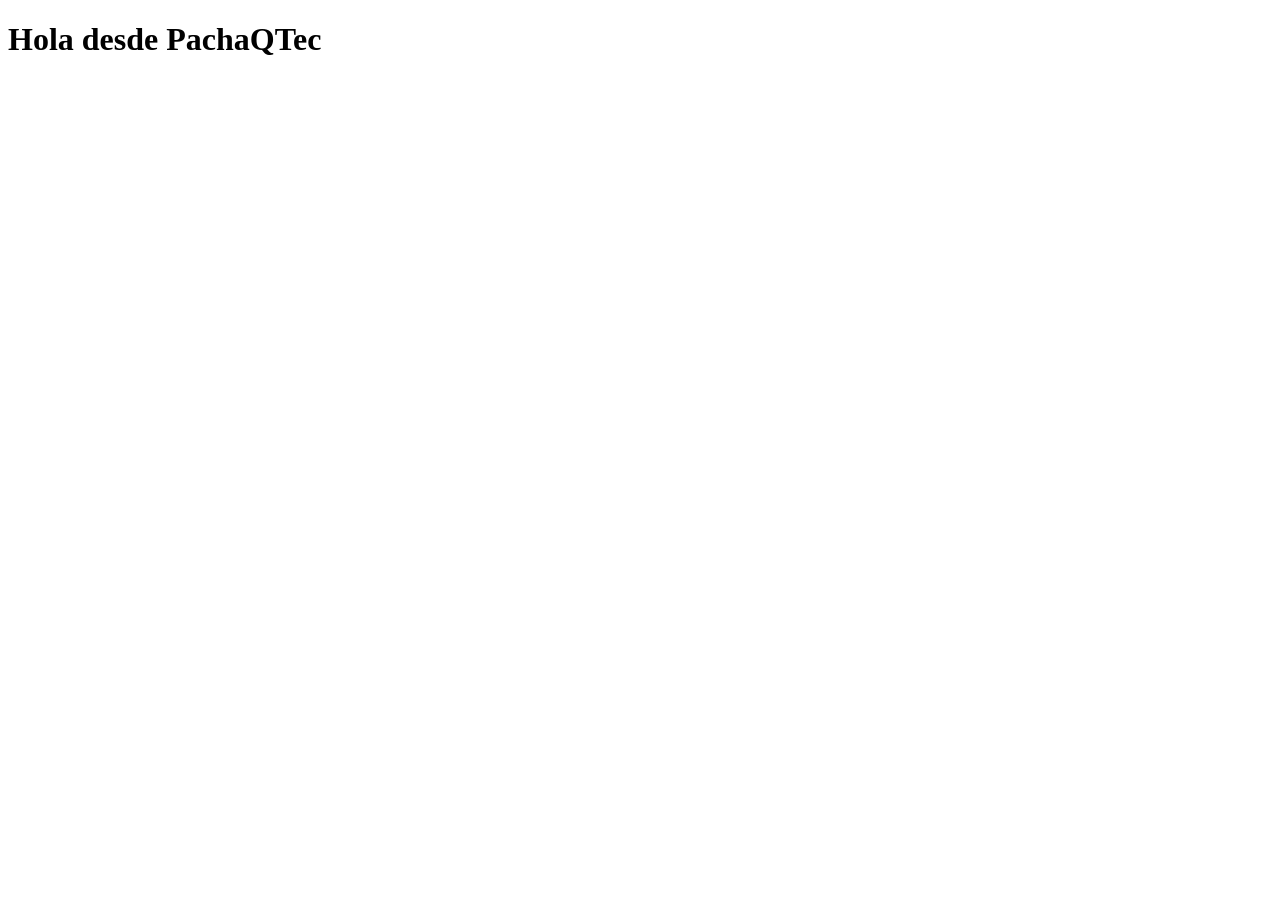
==== index.html @ 9135c5d6 "First commit" ====
<!DOCTYPE html>
<html lang="en">
<head>
    <meta charset="UTF-8">
    <meta http-equiv="X-UA-Compatible" content="IE=edge">
    <meta name="viewport" content="width=device-width, initial-scale=1.0">
    <title>Mi Primera Pagina</title>
</head>
<body>
    <h1>Hola desde PachaQTec</h1>
</body>
</html>
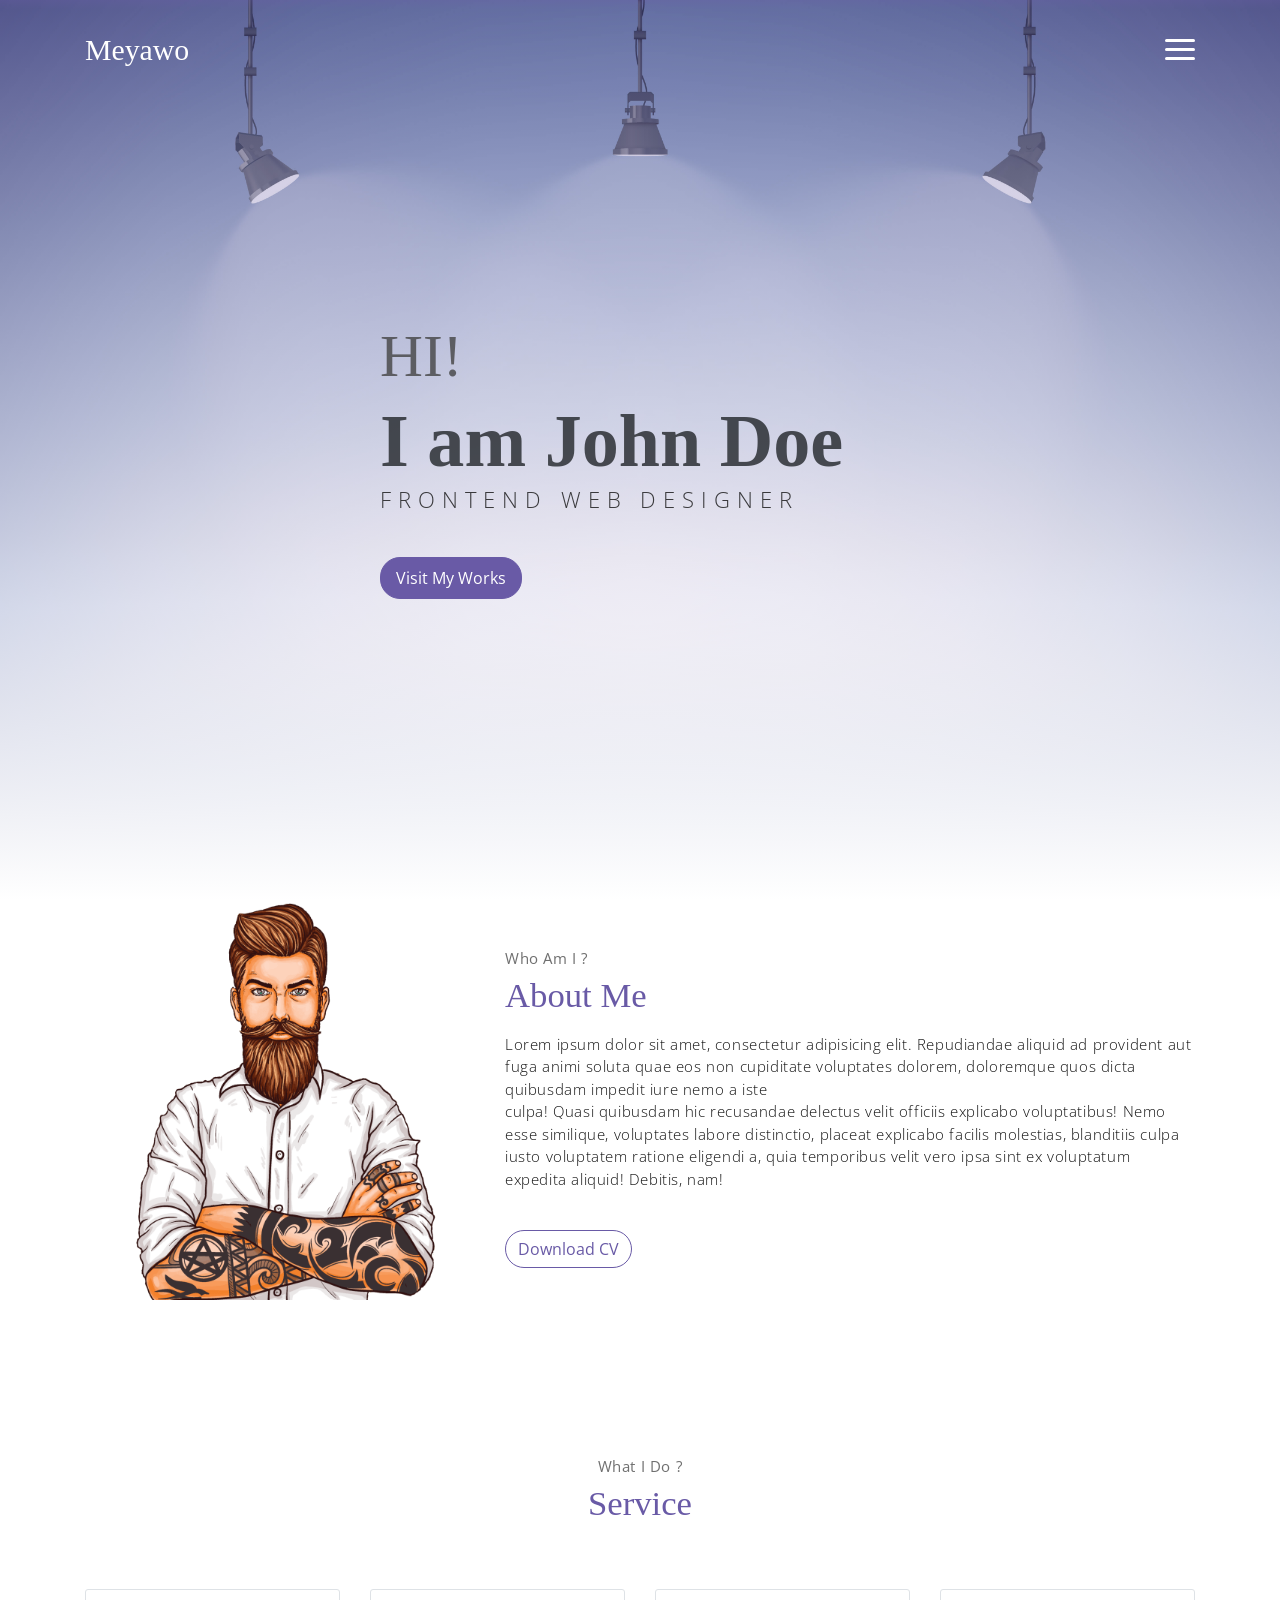
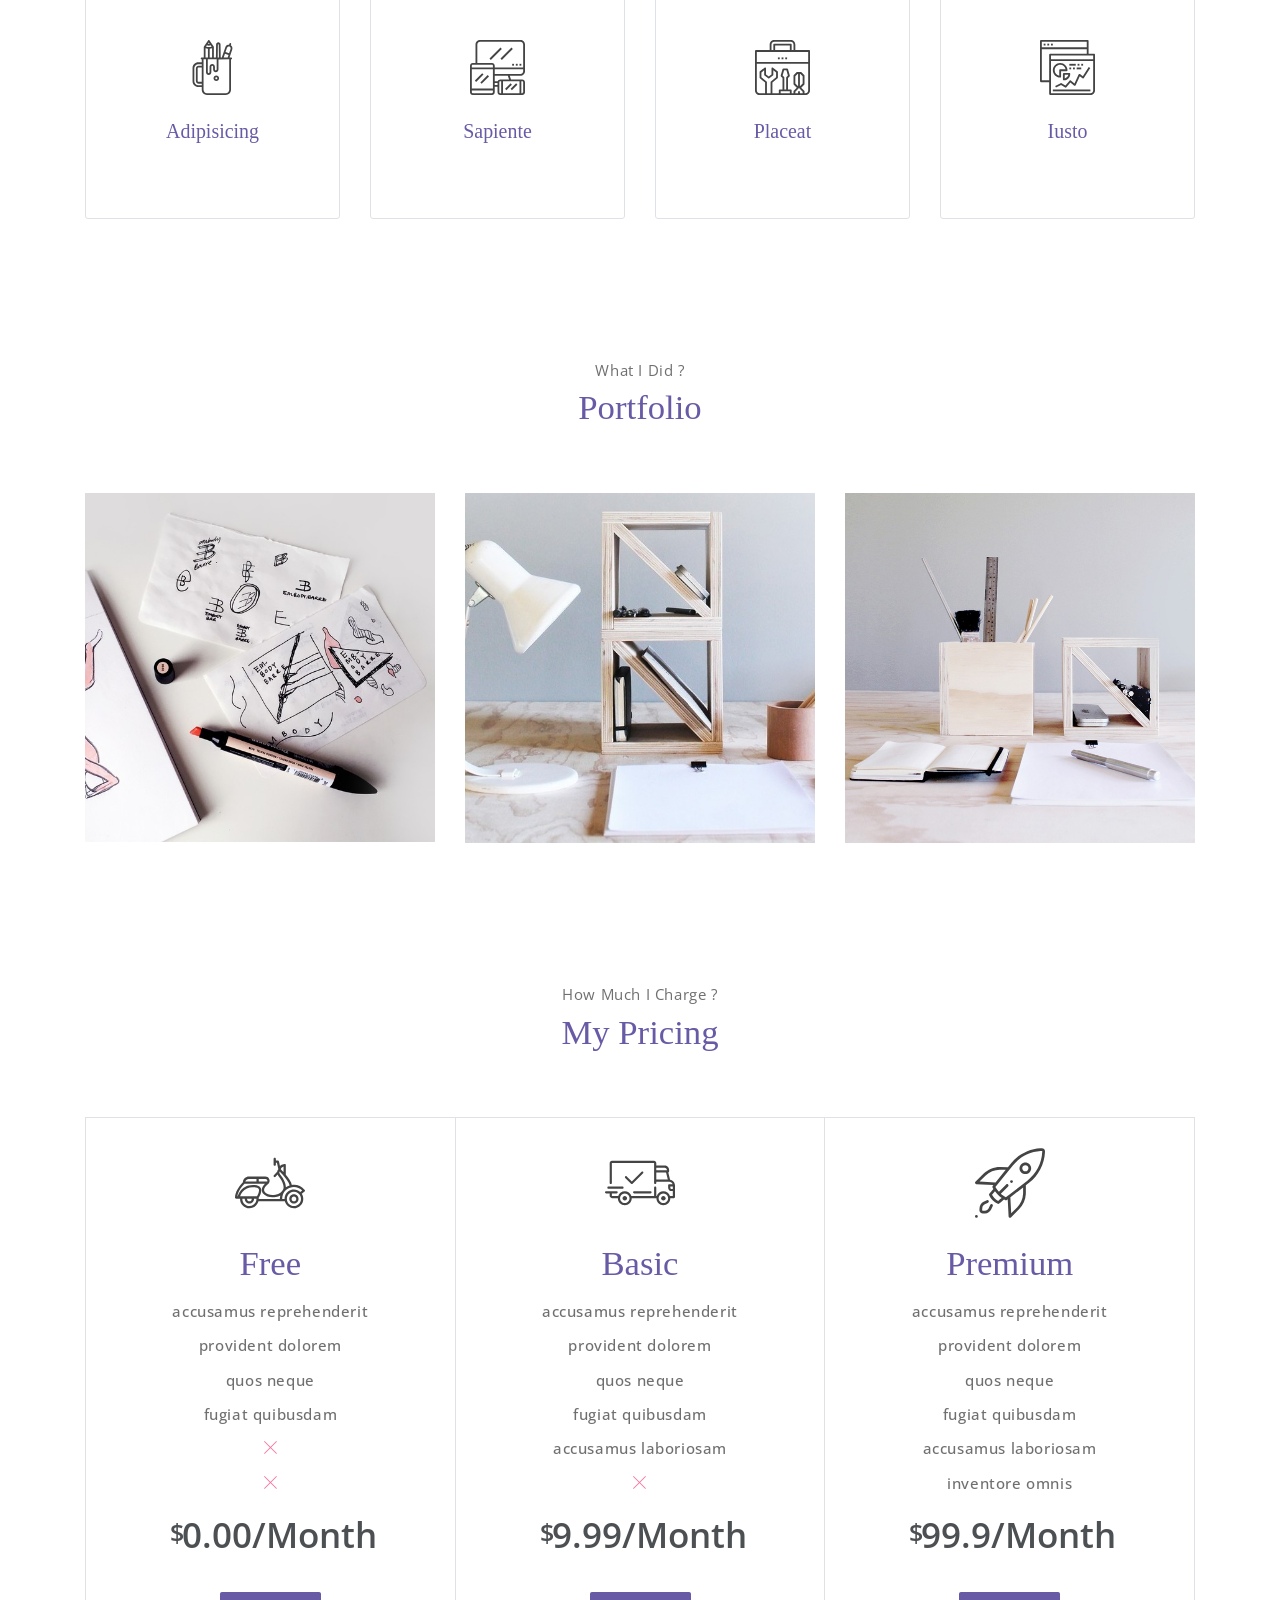
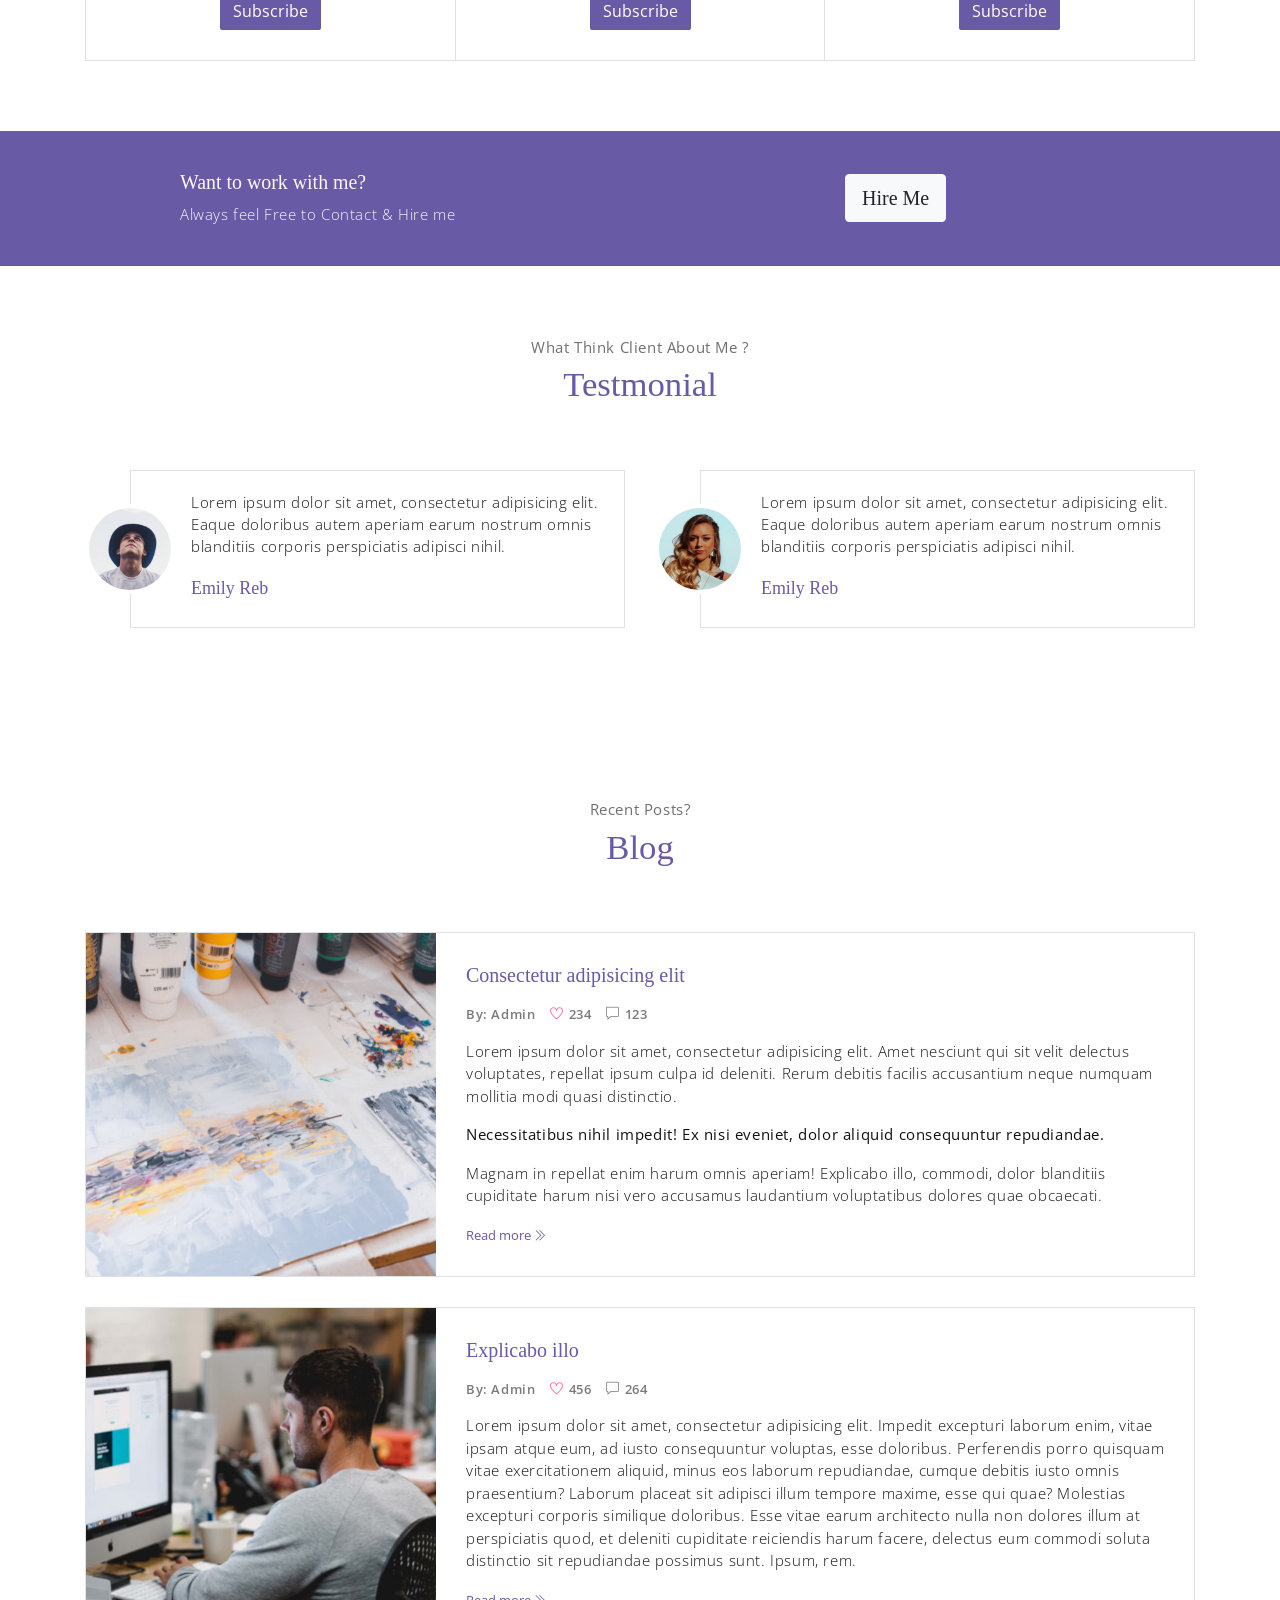
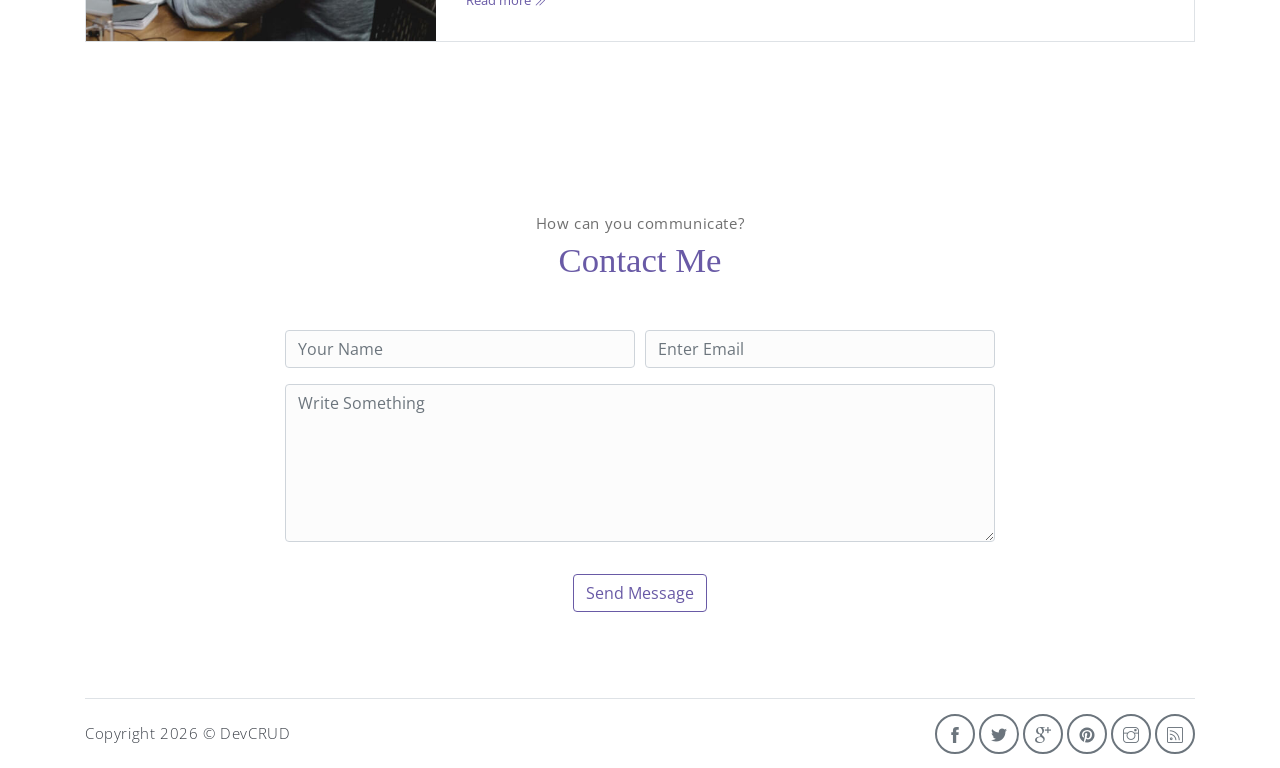
==== commit f02b9e07: "Adding Template" ====
--- a/index.html
+++ b/index.html
@@ -1,12 +1,406 @@
 <!DOCTYPE html>
 <html lang="en">
 <head>
-    <meta charset="UTF-8">
-    <meta http-equiv="X-UA-Compatible" content="IE=edge">
-    <meta name="viewport" content="width=device-width, initial-scale=1.0">
-    <title>Mi Primera Pagina</title>
+	<meta charset="utf-8">
+    <meta name="viewport" content="width=device-width, initial-scale=1, shrink-to-fit=no">
+    <meta name="description" content="Start your development with Meyawo landing page.">
+    <meta name="author" content="Devcrud">
+    <title>Meyawo Landing page | Free Bootstrap 4.3.x landing page</title>
+    <!-- font icons -->
+    <link rel="stylesheet" href="assets/vendors/themify-icons/css/themify-icons.css">
+    <!-- Bootstrap + Meyawo main styles -->
+	<link rel="stylesheet" href="assets/css/meyawo.css">
 </head>
-<body>
-    <h1>Hola desde PachaQTec</h1>
+<body data-spy="scroll" data-target=".navbar" data-offset="40" id="home">
+
+    <!-- Page Navbar -->
+    <nav class="custom-navbar" data-spy="affix" data-offset-top="20">
+        <div class="container">
+            <a class="logo" href="#">Meyawo</a>         
+            <ul class="nav">
+                <li class="item">
+                    <a class="link" href="#home">Home</a>
+                </li>
+                <li class="item">
+                    <a class="link" href="#about">About</a>
+                </li>
+                <li class="item">
+                    <a class="link" href="#portfolio">Portfolio</a>
+                </li>
+                <li class="item">
+                    <a class="link" href="#testmonial">Testmonial</a>
+                </li>
+                <li class="item">
+                    <a class="link" href="#blog">Blog</a>
+                </li>
+                <li class="item">
+                    <a class="link" href="#contact">Contact</a>
+                </li>
+                <li class="item ml-md-3">
+                    <a href="components.html" class="btn btn-primary">Components</a>
+                </li>
+            </ul>
+            <a href="javascript:void(0)" id="nav-toggle" class="hamburger hamburger--elastic">
+                <div class="hamburger-box">
+                  <div class="hamburger-inner"></div>
+                </div>
+            </a>
+        </div>          
+    </nav><!-- End of Page Navbar -->
+
+    <!-- page header -->
+    <header id="home" class="header">
+        <div class="overlay"></div>
+        <div class="header-content container">
+            <h1 class="header-title">
+                <span class="up">HI!</span>
+                <span class="down">I am John Doe</span>
+            </h1>
+            <p class="header-subtitle">FRONTEND WEB DESIGNER</p>            
+
+            <button class="btn btn-primary">Visit My Works</button>
+        </div>              
+    </header><!-- end of page header -->
+
+    <!-- about section -->
+    <section class="section pt-0" id="about">
+        <!-- container -->
+        <div class="container text-center">
+            <!-- about wrapper -->
+            <div class="about">
+                <div class="about-img-holder">
+                    <img src="assets/imgs/man.png" class="about-img" alt="Download free bootstrap 4 landing page, free boootstrap 4 templates, Download free bootstrap 4.1 landing page, free boootstrap 4.1.1 templates, meyawo Landing page">
+                </div>
+                <div class="about-caption">
+                    <p class="section-subtitle">Who Am I ?</p>
+                    <h2 class="section-title mb-3">About Me</h2>
+                    <p>
+                        Lorem ipsum dolor sit amet, consectetur adipisicing elit. Repudiandae aliquid ad provident aut fuga animi soluta quae eos non cupiditate voluptates dolorem, doloremque quos dicta quibusdam impedit iure nemo a iste 
+                        <br>culpa! Quasi quibusdam hic recusandae delectus velit officiis explicabo voluptatibus! Nemo esse similique, voluptates labore distinctio, placeat explicabo facilis molestias, blanditiis culpa iusto voluptatem ratione eligendi a, quia temporibus velit vero ipsa sint ex voluptatum expedita aliquid! Debitis, nam!              
+                    </p>
+                    <button class="btn-rounded btn btn-outline-primary mt-4">Download CV</button>
+                </div>              
+            </div><!-- end of about wrapper -->
+        </div><!-- end of container -->
+    </section> <!-- end of about section -->
+
+    <!-- service section -->
+    <section class="section" id="service">
+        <div class="container text-center">
+            <p class="section-subtitle">What I Do ?</p>
+            <h6 class="section-title mb-6">Service</h6>
+            <!-- row -->
+            <div class="row">
+                <div class="col-md-6 col-lg-3">
+                    <div class="service-card">
+                        <div class="body">
+                            <img src="assets/imgs/pencil-case.svg" alt="Download free bootstrap 4 landing page, free boootstrap 4 templates, Download free bootstrap 4.1 landing page, free boootstrap 4.1.1 templates, meyawo Landing page" class="icon">
+                            <h6 class="title">Adipisicing</h6>
+                            <p class="subtitle">Labore velit culpa adipisci excepturi consequuntur itaque in nam molestias dolorem iste quod.</p>
+                        </div>
+                    </div>
+                </div>
+                <div class="col-md-6 col-lg-3">
+                    <div class="service-card">
+                        <div class="body">
+                            <img src="assets/imgs/responsive.svg" alt="Download free bootstrap 4 landing page, free boootstrap 4 templates, Download free bootstrap 4.1 landing page, free boootstrap 4.1.1 templates, meyawo Landing page" class="icon">
+                            <h6 class="title">Sapiente</h6>
+                            <p class="subtitle">Labore velit culpa adipisci excepturi consequuntur itaque in nam molestias dolorem iste quod.</p>
+                        </div>
+                    </div>
+                </div>
+                <div class="col-md-6 col-lg-3">
+                    <div class="service-card">
+                        <div class="body">
+                            <img src="assets/imgs/toolbox.svg" alt="Download free bootstrap 4 landing page, free boootstrap 4 templates, Download free bootstrap 4.1 landing page, free boootstrap 4.1.1 templates, meyawo Landing page" class="icon">
+                            <h6 class="title">Placeat</h6>
+                            <p class="subtitle">Labore velit culpa adipisci excepturi consequuntur itaque in nam molestias dolorem iste quod.</p>
+                        </div>
+                    </div>
+                </div>
+                <div class="col-md-6 col-lg-3">
+                    <div class="service-card">
+                        <div class="body">
+                            <img src="assets/imgs/analytics.svg" alt="Download free bootstrap 4 landing page, free boootstrap 4 templates, Download free bootstrap 4.1 landing page, free boootstrap 4.1.1 templates, meyawo Landing page" class="icon">
+                            <h6 class="title">Iusto</h6>
+                            <p class="subtitle">Labore velit culpa adipisci excepturi consequuntur itaque in nam molestias dolorem iste quod.</p>
+                        </div>
+                    </div>
+                </div>
+            </div><!-- end of row -->
+        </div>
+    </section><!-- end of service section -->
+
+    <!-- portfolio section -->
+    <section class="section" id="portfolio">
+        <div class="container text-center">
+            <p class="section-subtitle">What I Did ?</p>
+            <h6 class="section-title mb-6">Portfolio</h6>
+            <!-- row -->
+            <div class="row">
+                <div class="col-md-4">
+                    <a href="#" class="portfolio-card">
+                        <img src="assets/imgs/folio-1.jpg" class="portfolio-card-img" alt="Download free bootstrap 4 landing page, free boootstrap 4 templates, Download free bootstrap 4.1 landing page, free boootstrap 4.1.1 templates, meyawo Landing page">    
+                        <span class="portfolio-card-overlay">
+                            <span class="portfolio-card-caption">
+                                <h4>Web Designing</h5>
+                                <p class="font-weight-normal">Category: Web Templates</p>
+                            </span>                         
+                        </span>                     
+                    </a>
+                </div>
+                <div class="col-md-4">
+                    <a href="#" class="portfolio-card">
+                        <img class="portfolio-card-img" src="assets/imgs/folio-2.jpg" class="img-responsive rounded" alt="Download free bootstrap 4 landing page, free boootstrap 4 templates, Download free bootstrap 4.1 landing page, free boootstrap 4.1.1 templates, meyawo Landing page">
+                        <span class="portfolio-card-overlay">
+                            <span class="portfolio-card-caption">
+                                <h4>Web Designing</h5>
+                                <p class="font-weight-normal">Category: Web Templates</p>
+                            </span>                         
+                        </span>                         
+                    </a>
+                </div>
+                <div class="col-md-4">
+                    <a href="#" class="portfolio-card">
+                        <img class="portfolio-card-img" src="assets/imgs/folio-3.jpg" class="img-responsive rounded" alt="Download free bootstrap 4 landing page, free boootstrap 4 templates, Download free bootstrap 4.1 landing page, free boootstrap 4.1.1 templates, meyawo Landing page">    
+                        <span class="portfolio-card-overlay">
+                            <span class="portfolio-card-caption">
+                                <h4>Web Designing</h5>
+                                <p class="font-weight-normal">Category: Web Templates</p>
+                            </span>                         
+                        </span>                     
+                    </a>
+                </div>
+            </div><!-- end of row -->
+        </div><!-- end of container -->
+    </section> <!-- end of portfolio section -->
+
+    <!-- pricing section -->
+    <section class="section" id="pricing">
+        <div class="container text-center">
+            <p class="section-subtitle">How Much I Charge ?</p>
+            <h6 class="section-title mb-6">My Pricing</h6>
+            <!-- row -->
+            <div class="pricing-wrapper">
+                <div class="pricing-card">
+                    <div class="pricing-card-header">
+                        <img class="pricing-card-icon" src="assets/imgs/scooter.svg" alt="Download free bootstrap 4 landing page, free boootstrap 4 templates, Download free bootstrap 4.1 landing page, free boootstrap 4.1.1 templates, meyawo Landing page">
+                    </div>
+                    <div class="pricing-card-body">
+                        <h6 class="pricing-card-title">Free</h6>
+                        <div class="pricing-card-list">
+                            <p>accusamus reprehenderit</p>
+                            <p>provident dolorem </p>
+                            <p>quos neque</p>
+                            <p>fugiat quibusdam</p>
+                            <p><i class="ti-close"></i></p>
+                            <p><i class="ti-close"></i></p>
+                        </div>
+                    </div>
+                    <div class="pricing-card-footer">
+                        <span>$</span>
+                        <span>0.00/Month</span>
+                    </div>
+                    <a href="#" class="btn btn-primary mt-3 pricing-card-btn">Subscribe</a>
+                </div>
+                <div class="pricing-card">
+                    <div class="pricing-card-header">
+                        <img class="pricing-card-icon" src="assets/imgs/shipped.svg" alt="Download free bootstrap 4 landing page, free boootstrap 4 templates, Download free bootstrap 4.1 landing page, free boootstrap 4.1.1 templates, meyawo Landing page">
+                    </div>
+                    <div class="pricing-card-body">
+                        <h6 class="pricing-card-title">Basic</h6>
+                        <div class="pricing-card-list">
+                            <p>accusamus reprehenderit</p>
+                            <p>provident dolorem </p>
+                            <p>quos neque</p>
+                            <p>fugiat quibusdam</p>
+                            <p>accusamus laboriosam</p>
+                            <p><i class="ti-close"></i></p>
+                        </div>
+                    </div>
+                    <div class="pricing-card-footer">
+                        <span>$</span>
+                        <span>9.99/Month</span>
+                    </div>
+                    <a href="#" class="btn btn-primary mt-3 pricing-card-btn">Subscribe</a>
+                </div>
+                <div class="pricing-card">
+                    <div class="pricing-card-header">
+                        <img class="pricing-card-icon" src="assets/imgs/startup.svg" alt="Download free bootstrap 4 landing page, free boootstrap 4 templates, Download free bootstrap 4.1 landing page, free boootstrap 4.1.1 templates, meyawo Landing page">
+                    </div>
+                    <div class="pricing-card-body">
+                        <h6 class="pricing-card-title">Premium</h6>
+                        <div class="pricing-card-list">
+                            <p>accusamus reprehenderit</p>
+                            <p>provident dolorem </p>
+                            <p>quos neque</p>
+                            <p>fugiat quibusdam</p>
+                            <p>accusamus laboriosam</p>
+                            <p>inventore omnis</p>
+                        </div>
+                    </div>
+                    <div class="pricing-card-footer">
+                        <span>$</span>
+                        <span>99.9/Month</span>
+                    </div>
+                    <a href="#" class="btn btn-primary mt-3 pricing-card-btn">Subscribe</a>
+                </div>
+
+            </div><!-- end of pricing wrapper -->
+        </div> <!-- end of container -->
+    </section><!-- end of pricing section -->
+
+    <!-- section -->
+    <section class="section-sm bg-primary">
+        <!-- container -->
+        <div class="container text-center text-sm-left">
+            <!-- row -->
+            <div class="row align-items-center">
+                <div class="col-sm offset-md-1 mb-4 mb-md-0">
+                    <h6 class="title text-light">Want to work with me?</h6>
+                    <p class="m-0 text-light">Always feel Free to Contact & Hire me</p>
+                </div>
+                <div class="col-sm offset-sm-2 offset-md-3">
+                    <button class="btn btn-lg my-font btn-light rounded">Hire Me</button>
+                </div>
+            </div> <!-- end of row -->
+        </div> <!-- end of container -->
+    </section> <!-- end of section -->
+
+    <!-- testimonial section -->
+    <section class="section" id="testmonial">
+        <div class="container text-center">
+            <p class="section-subtitle">What Think Client About Me ?</p>
+            <h6 class="section-title mb-6">Testmonial</h6>
+
+            <!-- row -->
+            <div class="row">
+                <div class="col-md-6">
+                    <div class="testimonial-card">
+                        <div class="testimonial-card-img-holder">
+                            <img src="assets/imgs/avatar2.jpg" class="testimonial-card-img" alt="Download free bootstrap 4 landing page, free boootstrap 4 templates, Download free bootstrap 4.1 landing page, free boootstrap 4.1.1 templates, meyawo Landing page">                           
+                        </div>
+                        <div class="testimonial-card-body">
+                            <p class="testimonial-card-subtitle">Lorem ipsum dolor sit amet, consectetur adipisicing elit. Eaque doloribus autem aperiam earum nostrum omnis blanditiis corporis perspiciatis adipisci nihil.</p>
+                            <h6 class="testimonial-card-title">Emily Reb</h6>
+                        </div>
+                    </div>
+                </div>
+                <div class="col-md-6">
+                    <div class="testimonial-card">
+                        <div class="testimonial-card-img-holder">
+                            <img src="assets/imgs/avatar3.jpg" class="testimonial-card-img" alt="Download free bootstrap 4 landing page, free boootstrap 4 templates, Download free bootstrap 4.1 landing page, free boootstrap 4.1.1 templates, meyawo Landing page">                        
+                        </div>
+                        <div class="testimonial-card-body">
+                            <p class="testimonial-card-subtitle">Lorem ipsum dolor sit amet, consectetur adipisicing elit. Eaque doloribus autem aperiam earum nostrum omnis blanditiis corporis perspiciatis adipisci nihil.</p>
+                            <h6 class="testimonial-card-title">Emily Reb</h6>
+                        </div>
+                    </div>
+                </div>
+            </div>
+        </div> <!-- end of container -->
+    </section> <!-- end of testimonial section -->
+    
+    <!-- blog section -->
+    <section class="section" id="blog">
+        <!-- container -->
+        <div class="container text-center">
+            <p class="section-subtitle">Recent Posts?</p>
+            <h6 class="section-title mb-6">Blog</h6>
+            <!-- blog-wrapper -->
+            <div class="blog-card">
+                <div class="blog-card-header">
+                    <img src="assets/imgs/img-1.jpg" class="blog-card-img" alt="Download free bootstrap 4 landing page, free boootstrap 4 templates, Download free bootstrap 4.1 landing page, free boootstrap 4.1.1 templates, meyawo Landing page">
+                </div>
+                <div class="blog-card-body">
+                    <h5 class="blog-card-title">Consectetur adipisicing elit</h6>
+
+                    <p class="blog-card-caption">
+                        <a href="#">By: Admin</a>
+                        <a href="#"><i class="ti-heart text-danger"></i> 234</a>
+                        <a href="#"><i class="ti-comment"></i> 123</a>
+                    </p>
+                    <p>Lorem ipsum dolor sit amet, consectetur adipisicing elit. Amet nesciunt qui sit velit delectus voluptates, repellat ipsum culpa id deleniti. Rerum debitis facilis accusantium neque numquam mollitia modi quasi distinctio.</p>
+
+                    <p><b>Necessitatibus nihil impedit! Ex nisi eveniet, dolor aliquid consequuntur repudiandae.</b></p>
+                    <p>Magnam in repellat enim harum omnis aperiam! Explicabo illo, commodi, dolor blanditiis cupiditate harum nisi vero accusamus laudantium voluptatibus dolores quae obcaecati.</p>
+
+                    <a href="#" class="blog-card-link">Read more <i class="ti-angle-double-right"></i></a>
+                </div>
+            </div><!-- end of blog wrapper -->
+
+            <!-- blog-wrapper -->
+            <div class="blog-card">
+                <div class="blog-card-header">
+                    <img src="assets/imgs/img-2.jpg" class="blog-card-img" alt="Download free bootstrap 4 landing page, free boootstrap 4 templates, Download free bootstrap 4.1 landing page, free boootstrap 4.1.1 templates, meyawo Landing page">
+                </div>
+                <div class="blog-card-body">
+                    <h5 class="blog-card-title">Explicabo illo</h6>
+
+                    <p class="blog-card-caption">
+                        <a href="#">By: Admin</a>
+                        <a href="#"><i class="ti-heart text-danger"></i> 456</a>
+                        <a href="#"><i class="ti-comment"></i> 264</a>
+                    </p>
+                    
+                    <p>Lorem ipsum dolor sit amet, consectetur adipisicing elit. Impedit excepturi laborum enim, vitae ipsam atque eum, ad iusto consequuntur voluptas, esse doloribus. Perferendis porro quisquam vitae exercitationem aliquid, minus eos laborum repudiandae, cumque debitis iusto omnis praesentium? Laborum placeat sit adipisci illum tempore maxime, esse qui quae? Molestias excepturi corporis similique doloribus. Esse vitae earum architecto nulla non dolores illum at perspiciatis quod, et deleniti cupiditate reiciendis harum facere, delectus eum commodi soluta distinctio sit repudiandae possimus sunt. Ipsum, rem.</p>
+
+                    <a href="#" class="blog-card-link">Read more <i class="ti-angle-double-right"></i></a>
+                </div>
+            </div><!-- end of blog wrapper -->
+
+        </div><!-- end of container -->
+    </section><!-- end of blog section -->
+
+    <!-- contact section -->
+    <section class="section" id="contact">
+        <div class="container text-center">
+            <p class="section-subtitle">How can you communicate?</p>
+            <h6 class="section-title mb-5">Contact Me</h6>
+            <!-- contact form -->
+            <form action="" class="contact-form col-md-10 col-lg-8 m-auto">
+                <div class="form-row">
+                    <div class="form-group col-sm-6">
+                        <input type="text" size="50" class="form-control" placeholder="Your Name" required>                 
+                    </div>
+                    <div class="form-group col-sm-6">
+                        <input type="email" class="form-control" placeholder="Enter Email"requried>                 
+                    </div>
+                    <div class="form-group col-sm-12">
+                        <textarea name="comment" id="comment" rows="6"   class="form-control" placeholder="Write Something"></textarea>
+                    </div>
+                    <div class="form-group col-sm-12 mt-3">
+                        <input type="submit" value="Send Message" class="btn btn-outline-primary rounded">                  
+                    </div>
+                </div>  
+            </form><!-- end of contact form -->
+        </div><!-- end of container -->
+    </section><!-- end of contact section -->
+
+    <!-- footer -->
+    <div class="container">
+        <footer class="footer">       
+            <p class="mb-0">Copyright <script>document.write(new Date().getFullYear())</script> &copy; <a href="http://www.devcrud.com">DevCRUD</a></p>
+            <div class="social-links text-right m-auto ml-sm-auto">
+                <a href="javascript:void(0)" class="link"><i class="ti-facebook"></i></a>
+                <a href="javascript:void(0)" class="link"><i class="ti-twitter-alt"></i></a>
+                <a href="javascript:void(0)" class="link"><i class="ti-google"></i></a>
+                <a href="javascript:void(0)" class="link"><i class="ti-pinterest-alt"></i></a>
+                <a href="javascript:void(0)" class="link"><i class="ti-instagram"></i></a>
+                <a href="javascript:void(0)" class="link"><i class="ti-rss"></i></a>
+            </div>
+        </footer>
+    </div> <!-- end of page footer -->
+	
+	<!-- core  -->
+    <script src="assets/vendors/jquery/jquery-3.4.1.js"></script>
+    <script src="assets/vendors/bootstrap/bootstrap.bundle.js"></script>
+
+    <!-- bootstrap 3 affix -->
+	<script src="assets/vendors/bootstrap/bootstrap.affix.js"></script>
+
+    <!-- Meyawo js -->
+    <script src="assets/js/meyawo.js"></script>
+
 </body>
-</html>+</html>
--- a/assets/vendors/themify-icons/css/themify-icons.css
+++ b/assets/vendors/themify-icons/css/themify-icons.css
@@ -0,0 +1,1081 @@
+@font-face {
+	font-family: 'themify';
+	src:url("../fonts/themify.eot?-fvbane");
+	src:url("../fonts/themify.eot?#iefix-fvbane") format("embedded-opentype"),
+		url("../fonts/themify.woff?-fvbane") format("woff"),
+		url("../fonts/themify.ttf?-fvbane") format("truetype"),
+		url("../fonts/themify.svg?-fvbane#themify") format("svg");
+	font-weight: normal;
+	font-style: normal;
+}
+
+[class^="ti-"], [class*=" ti-"] {
+	font-family: 'themify';
+	speak: none;
+	font-style: normal;
+	font-weight: normal;
+	font-variant: normal;
+	text-transform: none;
+	line-height: 1;
+
+	/* Better Font Rendering =========== */
+	-webkit-font-smoothing: antialiased;
+	-moz-osx-font-smoothing: grayscale;
+}
+
+.ti-wand:before {
+	content: "\e600";
+}
+.ti-volume:before {
+	content: "\e601";
+}
+.ti-user:before {
+	content: "\e602";
+}
+.ti-unlock:before {
+	content: "\e603";
+}
+.ti-unlink:before {
+	content: "\e604";
+}
+.ti-trash:before {
+	content: "\e605";
+}
+.ti-thought:before {
+	content: "\e606";
+}
+.ti-target:before {
+	content: "\e607";
+}
+.ti-tag:before {
+	content: "\e608";
+}
+.ti-tablet:before {
+	content: "\e609";
+}
+.ti-star:before {
+	content: "\e60a";
+}
+.ti-spray:before {
+	content: "\e60b";
+}
+.ti-signal:before {
+	content: "\e60c";
+}
+.ti-shopping-cart:before {
+	content: "\e60d";
+}
+.ti-shopping-cart-full:before {
+	content: "\e60e";
+}
+.ti-settings:before {
+	content: "\e60f";
+}
+.ti-search:before {
+	content: "\e610";
+}
+.ti-zoom-in:before {
+	content: "\e611";
+}
+.ti-zoom-out:before {
+	content: "\e612";
+}
+.ti-cut:before {
+	content: "\e613";
+}
+.ti-ruler:before {
+	content: "\e614";
+}
+.ti-ruler-pencil:before {
+	content: "\e615";
+}
+.ti-ruler-alt:before {
+	content: "\e616";
+}
+.ti-bookmark:before {
+	content: "\e617";
+}
+.ti-bookmark-alt:before {
+	content: "\e618";
+}
+.ti-reload:before {
+	content: "\e619";
+}
+.ti-plus:before {
+	content: "\e61a";
+}
+.ti-pin:before {
+	content: "\e61b";
+}
+.ti-pencil:before {
+	content: "\e61c";
+}
+.ti-pencil-alt:before {
+	content: "\e61d";
+}
+.ti-paint-roller:before {
+	content: "\e61e";
+}
+.ti-paint-bucket:before {
+	content: "\e61f";
+}
+.ti-na:before {
+	content: "\e620";
+}
+.ti-mobile:before {
+	content: "\e621";
+}
+.ti-minus:before {
+	content: "\e622";
+}
+.ti-medall:before {
+	content: "\e623";
+}
+.ti-medall-alt:before {
+	content: "\e624";
+}
+.ti-marker:before {
+	content: "\e625";
+}
+.ti-marker-alt:before {
+	content: "\e626";
+}
+.ti-arrow-up:before {
+	content: "\e627";
+}
+.ti-arrow-right:before {
+	content: "\e628";
+}
+.ti-arrow-left:before {
+	content: "\e629";
+}
+.ti-arrow-down:before {
+	content: "\e62a";
+}
+.ti-lock:before {
+	content: "\e62b";
+}
+.ti-location-arrow:before {
+	content: "\e62c";
+}
+.ti-link:before {
+	content: "\e62d";
+}
+.ti-layout:before {
+	content: "\e62e";
+}
+.ti-layers:before {
+	content: "\e62f";
+}
+.ti-layers-alt:before {
+	content: "\e630";
+}
+.ti-key:before {
+	content: "\e631";
+}
+.ti-import:before {
+	content: "\e632";
+}
+.ti-image:before {
+	content: "\e633";
+}
+.ti-heart:before {
+	content: "\e634";
+}
+.ti-heart-broken:before {
+	content: "\e635";
+}
+.ti-hand-stop:before {
+	content: "\e636";
+}
+.ti-hand-open:before {
+	content: "\e637";
+}
+.ti-hand-drag:before {
+	content: "\e638";
+}
+.ti-folder:before {
+	content: "\e639";
+}
+.ti-flag:before {
+	content: "\e63a";
+}
+.ti-flag-alt:before {
+	content: "\e63b";
+}
+.ti-flag-alt-2:before {
+	content: "\e63c";
+}
+.ti-eye:before {
+	content: "\e63d";
+}
+.ti-export:before {
+	content: "\e63e";
+}
+.ti-exchange-vertical:before {
+	content: "\e63f";
+}
+.ti-desktop:before {
+	content: "\e640";
+}
+.ti-cup:before {
+	content: "\e641";
+}
+.ti-crown:before {
+	content: "\e642";
+}
+.ti-comments:before {
+	content: "\e643";
+}
+.ti-comment:before {
+	content: "\e644";
+}
+.ti-comment-alt:before {
+	content: "\e645";
+}
+.ti-close:before {
+	content: "\e646";
+}
+.ti-clip:before {
+	content: "\e647";
+}
+.ti-angle-up:before {
+	content: "\e648";
+}
+.ti-angle-right:before {
+	content: "\e649";
+}
+.ti-angle-left:before {
+	content: "\e64a";
+}
+.ti-angle-down:before {
+	content: "\e64b";
+}
+.ti-check:before {
+	content: "\e64c";
+}
+.ti-check-box:before {
+	content: "\e64d";
+}
+.ti-camera:before {
+	content: "\e64e";
+}
+.ti-announcement:before {
+	content: "\e64f";
+}
+.ti-brush:before {
+	content: "\e650";
+}
+.ti-briefcase:before {
+	content: "\e651";
+}
+.ti-bolt:before {
+	content: "\e652";
+}
+.ti-bolt-alt:before {
+	content: "\e653";
+}
+.ti-blackboard:before {
+	content: "\e654";
+}
+.ti-bag:before {
+	content: "\e655";
+}
+.ti-move:before {
+	content: "\e656";
+}
+.ti-arrows-vertical:before {
+	content: "\e657";
+}
+.ti-arrows-horizontal:before {
+	content: "\e658";
+}
+.ti-fullscreen:before {
+	content: "\e659";
+}
+.ti-arrow-top-right:before {
+	content: "\e65a";
+}
+.ti-arrow-top-left:before {
+	content: "\e65b";
+}
+.ti-arrow-circle-up:before {
+	content: "\e65c";
+}
+.ti-arrow-circle-right:before {
+	content: "\e65d";
+}
+.ti-arrow-circle-left:before {
+	content: "\e65e";
+}
+.ti-arrow-circle-down:before {
+	content: "\e65f";
+}
+.ti-angle-double-up:before {
+	content: "\e660";
+}
+.ti-angle-double-right:before {
+	content: "\e661";
+}
+.ti-angle-double-left:before {
+	content: "\e662";
+}
+.ti-angle-double-down:before {
+	content: "\e663";
+}
+.ti-zip:before {
+	content: "\e664";
+}
+.ti-world:before {
+	content: "\e665";
+}
+.ti-wheelchair:before {
+	content: "\e666";
+}
+.ti-view-list:before {
+	content: "\e667";
+}
+.ti-view-list-alt:before {
+	content: "\e668";
+}
+.ti-view-grid:before {
+	content: "\e669";
+}
+.ti-uppercase:before {
+	content: "\e66a";
+}
+.ti-upload:before {
+	content: "\e66b";
+}
+.ti-underline:before {
+	content: "\e66c";
+}
+.ti-truck:before {
+	content: "\e66d";
+}
+.ti-timer:before {
+	content: "\e66e";
+}
+.ti-ticket:before {
+	content: "\e66f";
+}
+.ti-thumb-up:before {
+	content: "\e670";
+}
+.ti-thumb-down:before {
+	content: "\e671";
+}
+.ti-text:before {
+	content: "\e672";
+}
+.ti-stats-up:before {
+	content: "\e673";
+}
+.ti-stats-down:before {
+	content: "\e674";
+}
+.ti-split-v:before {
+	content: "\e675";
+}
+.ti-split-h:before {
+	content: "\e676";
+}
+.ti-smallcap:before {
+	content: "\e677";
+}
+.ti-shine:before {
+	content: "\e678";
+}
+.ti-shift-right:before {
+	content: "\e679";
+}
+.ti-shift-left:before {
+	content: "\e67a";
+}
+.ti-shield:before {
+	content: "\e67b";
+}
+.ti-notepad:before {
+	content: "\e67c";
+}
+.ti-server:before {
+	content: "\e67d";
+}
+.ti-quote-right:before {
+	content: "\e67e";
+}
+.ti-quote-left:before {
+	content: "\e67f";
+}
+.ti-pulse:before {
+	content: "\e680";
+}
+.ti-printer:before {
+	content: "\e681";
+}
+.ti-power-off:before {
+	content: "\e682";
+}
+.ti-plug:before {
+	content: "\e683";
+}
+.ti-pie-chart:before {
+	content: "\e684";
+}
+.ti-paragraph:before {
+	content: "\e685";
+}
+.ti-panel:before {
+	content: "\e686";
+}
+.ti-package:before {
+	content: "\e687";
+}
+.ti-music:before {
+	content: "\e688";
+}
+.ti-music-alt:before {
+	content: "\e689";
+}
+.ti-mouse:before {
+	content: "\e68a";
+}
+.ti-mouse-alt:before {
+	content: "\e68b";
+}
+.ti-money:before {
+	content: "\e68c";
+}
+.ti-microphone:before {
+	content: "\e68d";
+}
+.ti-menu:before {
+	content: "\e68e";
+}
+.ti-menu-alt:before {
+	content: "\e68f";
+}
+.ti-map:before {
+	content: "\e690";
+}
+.ti-map-alt:before {
+	content: "\e691";
+}
+.ti-loop:before {
+	content: "\e692";
+}
+.ti-location-pin:before {
+	content: "\e693";
+}
+.ti-list:before {
+	content: "\e694";
+}
+.ti-light-bulb:before {
+	content: "\e695";
+}
+.ti-Italic:before {
+	content: "\e696";
+}
+.ti-info:before {
+	content: "\e697";
+}
+.ti-infinite:before {
+	content: "\e698";
+}
+.ti-id-badge:before {
+	content: "\e699";
+}
+.ti-hummer:before {
+	content: "\e69a";
+}
+.ti-home:before {
+	content: "\e69b";
+}
+.ti-help:before {
+	content: "\e69c";
+}
+.ti-headphone:before {
+	content: "\e69d";
+}
+.ti-harddrives:before {
+	content: "\e69e";
+}
+.ti-harddrive:before {
+	content: "\e69f";
+}
+.ti-gift:before {
+	content: "\e6a0";
+}
+.ti-game:before {
+	content: "\e6a1";
+}
+.ti-filter:before {
+	content: "\e6a2";
+}
+.ti-files:before {
+	content: "\e6a3";
+}
+.ti-file:before {
+	content: "\e6a4";
+}
+.ti-eraser:before {
+	content: "\e6a5";
+}
+.ti-envelope:before {
+	content: "\e6a6";
+}
+.ti-download:before {
+	content: "\e6a7";
+}
+.ti-direction:before {
+	content: "\e6a8";
+}
+.ti-direction-alt:before {
+	content: "\e6a9";
+}
+.ti-dashboard:before {
+	content: "\e6aa";
+}
+.ti-control-stop:before {
+	content: "\e6ab";
+}
+.ti-control-shuffle:before {
+	content: "\e6ac";
+}
+.ti-control-play:before {
+	content: "\e6ad";
+}
+.ti-control-pause:before {
+	content: "\e6ae";
+}
+.ti-control-forward:before {
+	content: "\e6af";
+}
+.ti-control-backward:before {
+	content: "\e6b0";
+}
+.ti-cloud:before {
+	content: "\e6b1";
+}
+.ti-cloud-up:before {
+	content: "\e6b2";
+}
+.ti-cloud-down:before {
+	content: "\e6b3";
+}
+.ti-clipboard:before {
+	content: "\e6b4";
+}
+.ti-car:before {
+	content: "\e6b5";
+}
+.ti-calendar:before {
+	content: "\e6b6";
+}
+.ti-book:before {
+	content: "\e6b7";
+}
+.ti-bell:before {
+	content: "\e6b8";
+}
+.ti-basketball:before {
+	content: "\e6b9";
+}
+.ti-bar-chart:before {
+	content: "\e6ba";
+}
+.ti-bar-chart-alt:before {
+	content: "\e6bb";
+}
+.ti-back-right:before {
+	content: "\e6bc";
+}
+.ti-back-left:before {
+	content: "\e6bd";
+}
+.ti-arrows-corner:before {
+	content: "\e6be";
+}
+.ti-archive:before {
+	content: "\e6bf";
+}
+.ti-anchor:before {
+	content: "\e6c0";
+}
+.ti-align-right:before {
+	content: "\e6c1";
+}
+.ti-align-left:before {
+	content: "\e6c2";
+}
+.ti-align-justify:before {
+	content: "\e6c3";
+}
+.ti-align-center:before {
+	content: "\e6c4";
+}
+.ti-alert:before {
+	content: "\e6c5";
+}
+.ti-alarm-clock:before {
+	content: "\e6c6";
+}
+.ti-agenda:before {
+	content: "\e6c7";
+}
+.ti-write:before {
+	content: "\e6c8";
+}
+.ti-window:before {
+	content: "\e6c9";
+}
+.ti-widgetized:before {
+	content: "\e6ca";
+}
+.ti-widget:before {
+	content: "\e6cb";
+}
+.ti-widget-alt:before {
+	content: "\e6cc";
+}
+.ti-wallet:before {
+	content: "\e6cd";
+}
+.ti-video-clapper:before {
+	content: "\e6ce";
+}
+.ti-video-camera:before {
+	content: "\e6cf";
+}
+.ti-vector:before {
+	content: "\e6d0";
+}
+.ti-themify-logo:before {
+	content: "\e6d1";
+}
+.ti-themify-favicon:before {
+	content: "\e6d2";
+}
+.ti-themify-favicon-alt:before {
+	content: "\e6d3";
+}
+.ti-support:before {
+	content: "\e6d4";
+}
+.ti-stamp:before {
+	content: "\e6d5";
+}
+.ti-split-v-alt:before {
+	content: "\e6d6";
+}
+.ti-slice:before {
+	content: "\e6d7";
+}
+.ti-shortcode:before {
+	content: "\e6d8";
+}
+.ti-shift-right-alt:before {
+	content: "\e6d9";
+}
+.ti-shift-left-alt:before {
+	content: "\e6da";
+}
+.ti-ruler-alt-2:before {
+	content: "\e6db";
+}
+.ti-receipt:before {
+	content: "\e6dc";
+}
+.ti-pin2:before {
+	content: "\e6dd";
+}
+.ti-pin-alt:before {
+	content: "\e6de";
+}
+.ti-pencil-alt2:before {
+	content: "\e6df";
+}
+.ti-palette:before {
+	content: "\e6e0";
+}
+.ti-more:before {
+	content: "\e6e1";
+}
+.ti-more-alt:before {
+	content: "\e6e2";
+}
+.ti-microphone-alt:before {
+	content: "\e6e3";
+}
+.ti-magnet:before {
+	content: "\e6e4";
+}
+.ti-line-double:before {
+	content: "\e6e5";
+}
+.ti-line-dotted:before {
+	content: "\e6e6";
+}
+.ti-line-dashed:before {
+	content: "\e6e7";
+}
+.ti-layout-width-full:before {
+	content: "\e6e8";
+}
+.ti-layout-width-default:before {
+	content: "\e6e9";
+}
+.ti-layout-width-default-alt:before {
+	content: "\e6ea";
+}
+.ti-layout-tab:before {
+	content: "\e6eb";
+}
+.ti-layout-tab-window:before {
+	content: "\e6ec";
+}
+.ti-layout-tab-v:before {
+	content: "\e6ed";
+}
+.ti-layout-tab-min:before {
+	content: "\e6ee";
+}
+.ti-layout-slider:before {
+	content: "\e6ef";
+}
+.ti-layout-slider-alt:before {
+	content: "\e6f0";
+}
+.ti-layout-sidebar-right:before {
+	content: "\e6f1";
+}
+.ti-layout-sidebar-none:before {
+	content: "\e6f2";
+}
+.ti-layout-sidebar-left:before {
+	content: "\e6f3";
+}
+.ti-layout-placeholder:before {
+	content: "\e6f4";
+}
+.ti-layout-menu:before {
+	content: "\e6f5";
+}
+.ti-layout-menu-v:before {
+	content: "\e6f6";
+}
+.ti-layout-menu-separated:before {
+	content: "\e6f7";
+}
+.ti-layout-menu-full:before {
+	content: "\e6f8";
+}
+.ti-layout-media-right-alt:before {
+	content: "\e6f9";
+}
+.ti-layout-media-right:before {
+	content: "\e6fa";
+}
+.ti-layout-media-overlay:before {
+	content: "\e6fb";
+}
+.ti-layout-media-overlay-alt:before {
+	content: "\e6fc";
+}
+.ti-layout-media-overlay-alt-2:before {
+	content: "\e6fd";
+}
+.ti-layout-media-left-alt:before {
+	content: "\e6fe";
+}
+.ti-layout-media-left:before {
+	content: "\e6ff";
+}
+.ti-layout-media-center-alt:before {
+	content: "\e700";
+}
+.ti-layout-media-center:before {
+	content: "\e701";
+}
+.ti-layout-list-thumb:before {
+	content: "\e702";
+}
+.ti-layout-list-thumb-alt:before {
+	content: "\e703";
+}
+.ti-layout-list-post:before {
+	content: "\e704";
+}
+.ti-layout-list-large-image:before {
+	content: "\e705";
+}
+.ti-layout-line-solid:before {
+	content: "\e706";
+}
+.ti-layout-grid4:before {
+	content: "\e707";
+}
+.ti-layout-grid3:before {
+	content: "\e708";
+}
+.ti-layout-grid2:before {
+	content: "\e709";
+}
+.ti-layout-grid2-thumb:before {
+	content: "\e70a";
+}
+.ti-layout-cta-right:before {
+	content: "\e70b";
+}
+.ti-layout-cta-left:before {
+	content: "\e70c";
+}
+.ti-layout-cta-center:before {
+	content: "\e70d";
+}
+.ti-layout-cta-btn-right:before {
+	content: "\e70e";
+}
+.ti-layout-cta-btn-left:before {
+	content: "\e70f";
+}
+.ti-layout-column4:before {
+	content: "\e710";
+}
+.ti-layout-column3:before {
+	content: "\e711";
+}
+.ti-layout-column2:before {
+	content: "\e712";
+}
+.ti-layout-accordion-separated:before {
+	content: "\e713";
+}
+.ti-layout-accordion-merged:before {
+	content: "\e714";
+}
+.ti-layout-accordion-list:before {
+	content: "\e715";
+}
+.ti-ink-pen:before {
+	content: "\e716";
+}
+.ti-info-alt:before {
+	content: "\e717";
+}
+.ti-help-alt:before {
+	content: "\e718";
+}
+.ti-headphone-alt:before {
+	content: "\e719";
+}
+.ti-hand-point-up:before {
+	content: "\e71a";
+}
+.ti-hand-point-right:before {
+	content: "\e71b";
+}
+.ti-hand-point-left:before {
+	content: "\e71c";
+}
+.ti-hand-point-down:before {
+	content: "\e71d";
+}
+.ti-gallery:before {
+	content: "\e71e";
+}
+.ti-face-smile:before {
+	content: "\e71f";
+}
+.ti-face-sad:before {
+	content: "\e720";
+}
+.ti-credit-card:before {
+	content: "\e721";
+}
+.ti-control-skip-forward:before {
+	content: "\e722";
+}
+.ti-control-skip-backward:before {
+	content: "\e723";
+}
+.ti-control-record:before {
+	content: "\e724";
+}
+.ti-control-eject:before {
+	content: "\e725";
+}
+.ti-comments-smiley:before {
+	content: "\e726";
+}
+.ti-brush-alt:before {
+	content: "\e727";
+}
+.ti-youtube:before {
+	content: "\e728";
+}
+.ti-vimeo:before {
+	content: "\e729";
+}
+.ti-twitter:before {
+	content: "\e72a";
+}
+.ti-time:before {
+	content: "\e72b";
+}
+.ti-tumblr:before {
+	content: "\e72c";
+}
+.ti-skype:before {
+	content: "\e72d";
+}
+.ti-share:before {
+	content: "\e72e";
+}
+.ti-share-alt:before {
+	content: "\e72f";
+}
+.ti-rocket:before {
+	content: "\e730";
+}
+.ti-pinterest:before {
+	content: "\e731";
+}
+.ti-new-window:before {
+	content: "\e732";
+}
+.ti-microsoft:before {
+	content: "\e733";
+}
+.ti-list-ol:before {
+	content: "\e734";
+}
+.ti-linkedin:before {
+	content: "\e735";
+}
+.ti-layout-sidebar-2:before {
+	content: "\e736";
+}
+.ti-layout-grid4-alt:before {
+	content: "\e737";
+}
+.ti-layout-grid3-alt:before {
+	content: "\e738";
+}
+.ti-layout-grid2-alt:before {
+	content: "\e739";
+}
+.ti-layout-column4-alt:before {
+	content: "\e73a";
+}
+.ti-layout-column3-alt:before {
+	content: "\e73b";
+}
+.ti-layout-column2-alt:before {
+	content: "\e73c";
+}
+.ti-instagram:before {
+	content: "\e73d";
+}
+.ti-google:before {
+	content: "\e73e";
+}
+.ti-github:before {
+	content: "\e73f";
+}
+.ti-flickr:before {
+	content: "\e740";
+}
+.ti-facebook:before {
+	content: "\e741";
+}
+.ti-dropbox:before {
+	content: "\e742";
+}
+.ti-dribbble:before {
+	content: "\e743";
+}
+.ti-apple:before {
+	content: "\e744";
+}
+.ti-android:before {
+	content: "\e745";
+}
+.ti-save:before {
+	content: "\e746";
+}
+.ti-save-alt:before {
+	content: "\e747";
+}
+.ti-yahoo:before {
+	content: "\e748";
+}
+.ti-wordpress:before {
+	content: "\e749";
+}
+.ti-vimeo-alt:before {
+	content: "\e74a";
+}
+.ti-twitter-alt:before {
+	content: "\e74b";
+}
+.ti-tumblr-alt:before {
+	content: "\e74c";
+}
+.ti-trello:before {
+	content: "\e74d";
+}
+.ti-stack-overflow:before {
+	content: "\e74e";
+}
+.ti-soundcloud:before {
+	content: "\e74f";
+}
+.ti-sharethis:before {
+	content: "\e750";
+}
+.ti-sharethis-alt:before {
+	content: "\e751";
+}
+.ti-reddit:before {
+	content: "\e752";
+}
+.ti-pinterest-alt:before {
+	content: "\e753";
+}
+.ti-microsoft-alt:before {
+	content: "\e754";
+}
+.ti-linux:before {
+	content: "\e755";
+}
+.ti-jsfiddle:before {
+	content: "\e756";
+}
+.ti-joomla:before {
+	content: "\e757";
+}
+.ti-html5:before {
+	content: "\e758";
+}
+.ti-flickr-alt:before {
+	content: "\e759";
+}
+.ti-email:before {
+	content: "\e75a";
+}
+.ti-drupal:before {
+	content: "\e75b";
+}
+.ti-dropbox-alt:before {
+	content: "\e75c";
+}
+.ti-css3:before {
+	content: "\e75d";
+}
+.ti-rss:before {
+	content: "\e75e";
+}
+.ti-rss-alt:before {
+	content: "\e75f";
+}
--- a/assets/css/meyawo.css
+++ b/assets/css/meyawo.css
@@ -0,0 +1,12234 @@
+@charset "UTF-8";
+/*!
+=========================================================
+* Meyawo Landing page
+=========================================================
+
+* Copyright: 2019 DevCRUD (https://devcrud.com)
+* Licensed: (https://devcrud.com/licenses)
+* Coded by www.devcrud.com
+
+=========================================================
+
+* The above copyright notice and this permission notice shall be included in all copies or substantial portions of the Software.
+*/
+@import url("https://fonts.googleapis.com/css?family=Baloo+Paaji|Open+Sans:300,300i,400,400i,600,600i,700,700i");
+:root {
+  --blue: #1e549f;
+  --indigo: #695aa6;
+  --purple: #6f42c1;
+  --pink: #e83e8c;
+  --red: #ec185d;
+  --orange: #ff6d02;
+  --yellow: #ffc107;
+  --green: #1bb74f;
+  --teal: #20c997;
+  --cyan: #17a2b8;
+  --white: #fff;
+  --gray: #6c757d;
+  --gray-dark: #393e46;
+  --primary: #695aa6;
+  --secondary: #393e46;
+  --success: #1bb74f;
+  --info: #17a2b8;
+  --warning: #ff6d02;
+  --danger: #ec185d;
+  --light: #f8f9fa;
+  --dark: #212529;
+  --breakpoint-xs: 0;
+  --breakpoint-sm: 576px;
+  --breakpoint-md: 768px;
+  --breakpoint-lg: 992px;
+  --breakpoint-xl: 1200px;
+  --font-family-sans-serif: "Open Sans", sans-serif;
+  --font-family-monospace: SFMono-Regular, Menlo, Monaco, Consolas, "Liberation Mono", "Courier New", monospace;
+}
+
+*,
+*::before,
+*::after {
+  box-sizing: border-box;
+}
+
+html {
+  font-family: sans-serif;
+  line-height: 1.15;
+  -webkit-text-size-adjust: 100%;
+  -webkit-tap-highlight-color: rgba(0, 0, 0, 0);
+}
+
+article, aside, figcaption, figure, footer, header, hgroup, main, nav, section {
+  display: block;
+}
+
+body {
+  margin: 0;
+  font-family: "Open Sans", sans-serif;
+  font-size: 1rem;
+  font-weight: 400;
+  line-height: 1.5;
+  color: #212529;
+  text-align: left;
+  background-color: #fff;
+}
+
+[tabindex="-1"]:focus {
+  outline: 0 !important;
+}
+
+hr {
+  box-sizing: content-box;
+  height: 0;
+  overflow: visible;
+}
+
+h1, h2, h3, h4, h5, h6 {
+  margin-top: 0;
+  margin-bottom: 0.5rem;
+}
+
+p {
+  margin-top: 0;
+  margin-bottom: 1rem;
+}
+
+abbr[title],
+abbr[data-original-title] {
+  text-decoration: underline;
+  -webkit-text-decoration: underline dotted;
+          text-decoration: underline dotted;
+  cursor: help;
+  border-bottom: 0;
+  -webkit-text-decoration-skip-ink: none;
+          text-decoration-skip-ink: none;
+}
+
+address {
+  margin-bottom: 1rem;
+  font-style: normal;
+  line-height: inherit;
+}
+
+ol,
+ul,
+dl {
+  margin-top: 0;
+  margin-bottom: 1rem;
+}
+
+ol ol,
+ul ul,
+ol ul,
+ul ol {
+  margin-bottom: 0;
+}
+
+dt {
+  font-weight: 700;
+}
+
+dd {
+  margin-bottom: .5rem;
+  margin-left: 0;
+}
+
+blockquote {
+  margin: 0 0 1rem;
+}
+
+b,
+strong {
+  font-weight: bolder;
+}
+
+small {
+  font-size: 80%;
+}
+
+sub,
+sup {
+  position: relative;
+  font-size: 75%;
+  line-height: 0;
+  vertical-align: baseline;
+}
+
+sub {
+  bottom: -.25em;
+}
+
+sup {
+  top: -.5em;
+}
+
+a {
+  color: #695aa6;
+  text-decoration: none;
+  background-color: transparent;
+}
+
+a:hover {
+  color: #493f75;
+  text-decoration: none;
+}
+
+a:not([href]):not([tabindex]) {
+  color: inherit;
+  text-decoration: none;
+}
+
+a:not([href]):not([tabindex]):hover, a:not([href]):not([tabindex]):focus {
+  color: inherit;
+  text-decoration: none;
+}
+
+a:not([href]):not([tabindex]):focus {
+  outline: 0;
+}
+
+pre,
+code,
+kbd,
+samp {
+  font-family: SFMono-Regular, Menlo, Monaco, Consolas, "Liberation Mono", "Courier New", monospace;
+  font-size: 1em;
+}
+
+pre {
+  margin-top: 0;
+  margin-bottom: 1rem;
+  overflow: auto;
+}
+
+figure {
+  margin: 0 0 1rem;
+}
+
+img {
+  vertical-align: middle;
+  border-style: none;
+}
+
+svg {
+  overflow: hidden;
+  vertical-align: middle;
+}
+
+table {
+  border-collapse: collapse;
+}
+
+caption {
+  padding-top: 0.75rem;
+  padding-bottom: 0.75rem;
+  color: #6c757d;
+  text-align: left;
+  caption-side: bottom;
+}
+
+th {
+  text-align: inherit;
+}
+
+label {
+  display: inline-block;
+  margin-bottom: 0.5rem;
+}
+
+button {
+  border-radius: 0;
+}
+
+button:focus {
+  outline: 1px dotted;
+  outline: 5px auto -webkit-focus-ring-color;
+}
+
+input,
+button,
+select,
+optgroup,
+textarea {
+  margin: 0;
+  font-family: inherit;
+  font-size: inherit;
+  line-height: inherit;
+}
+
+button,
+input {
+  overflow: visible;
+}
+
+button,
+select {
+  text-transform: none;
+}
+
+select {
+  word-wrap: normal;
+}
+
+button,
+[type="button"],
+[type="reset"],
+[type="submit"] {
+  -webkit-appearance: button;
+}
+
+button:not(:disabled),
+[type="button"]:not(:disabled),
+[type="reset"]:not(:disabled),
+[type="submit"]:not(:disabled) {
+  cursor: pointer;
+}
+
+button::-moz-focus-inner,
+[type="button"]::-moz-focus-inner,
+[type="reset"]::-moz-focus-inner,
+[type="submit"]::-moz-focus-inner {
+  padding: 0;
+  border-style: none;
+}
+
+input[type="radio"],
+input[type="checkbox"] {
+  box-sizing: border-box;
+  padding: 0;
+}
+
+input[type="date"],
+input[type="time"],
+input[type="datetime-local"],
+input[type="month"] {
+  -webkit-appearance: listbox;
+}
+
+textarea {
+  overflow: auto;
+  resize: vertical;
+}
+
+fieldset {
+  min-width: 0;
+  padding: 0;
+  margin: 0;
+  border: 0;
+}
+
+legend {
+  display: block;
+  width: 100%;
+  max-width: 100%;
+  padding: 0;
+  margin-bottom: .5rem;
+  font-size: 1.5rem;
+  line-height: inherit;
+  color: inherit;
+  white-space: normal;
+}
+
+progress {
+  vertical-align: baseline;
+}
+
+[type="number"]::-webkit-inner-spin-button,
+[type="number"]::-webkit-outer-spin-button {
+  height: auto;
+}
+
+[type="search"] {
+  outline-offset: -2px;
+  -webkit-appearance: none;
+}
+
+[type="search"]::-webkit-search-decoration {
+  -webkit-appearance: none;
+}
+
+::-webkit-file-upload-button {
+  font: inherit;
+  -webkit-appearance: button;
+}
+
+output {
+  display: inline-block;
+}
+
+summary {
+  display: list-item;
+  cursor: pointer;
+}
+
+template {
+  display: none;
+}
+
+[hidden] {
+  display: none !important;
+}
+
+h1, h2, h3, h4, h5, h6,
+.h1, .h2, .h3, .h4, .h5, .h6 {
+  margin-bottom: 0.5rem;
+  font-weight: 500;
+  line-height: 1.2;
+}
+
+h1, .h1 {
+  font-size: 2.5rem;
+}
+
+h2, .h2 {
+  font-size: 2rem;
+}
+
+h3, .h3 {
+  font-size: 1.75rem;
+}
+
+h4, .h4 {
+  font-size: 1.5rem;
+}
+
+h5, .h5 {
+  font-size: 1.25rem;
+}
+
+h6, .h6 {
+  font-size: 1rem;
+}
+
+.lead {
+  font-size: 1.25rem;
+  font-weight: 300;
+}
+
+.display-1 {
+  font-size: 6rem;
+  font-weight: 300;
+  line-height: 1.2;
+}
+
+.display-2 {
+  font-size: 5.5rem;
+  font-weight: 300;
+  line-height: 1.2;
+}
+
+.display-3 {
+  font-size: 4.5rem;
+  font-weight: 300;
+  line-height: 1.2;
+}
+
+.display-4 {
+  font-size: 3.5rem;
+  font-weight: 300;
+  line-height: 1.2;
+}
+
+hr {
+  margin-top: 1rem;
+  margin-bottom: 1rem;
+  border: 0;
+  border-top: 1px solid rgba(0, 0, 0, 0.1);
+}
+
+small,
+.small {
+  font-size: 80%;
+  font-weight: 400;
+}
+
+mark,
+.mark {
+  padding: 0.2em;
+  background-color: #fcf8e3;
+}
+
+.list-unstyled {
+  padding-left: 0;
+  list-style: none;
+}
+
+.list-inline {
+  padding-left: 0;
+  list-style: none;
+}
+
+.list-inline-item {
+  display: inline-block;
+}
+
+.list-inline-item:not(:last-child) {
+  margin-right: 0.5rem;
+}
+
+.initialism {
+  font-size: 90%;
+  text-transform: uppercase;
+}
+
+.blockquote {
+  margin-bottom: 1rem;
+  font-size: 1.25rem;
+}
+
+.blockquote-footer {
+  display: block;
+  font-size: 80%;
+  color: #6c757d;
+}
+
+.blockquote-footer::before {
+  content: "\2014\00A0";
+}
+
+.img-fluid {
+  max-width: 100%;
+  height: auto;
+}
+
+.img-thumbnail {
+  padding: 0.25rem;
+  background-color: #fff;
+  border: 1px solid #dee2e6;
+  border-radius: 0.25rem;
+  max-width: 100%;
+  height: auto;
+}
+
+.figure {
+  display: inline-block;
+}
+
+.figure-img {
+  margin-bottom: 0.5rem;
+  line-height: 1;
+}
+
+.figure-caption {
+  font-size: 90%;
+  color: #6c757d;
+}
+
+code {
+  font-size: 87.5%;
+  color: #e83e8c;
+  word-break: break-word;
+}
+
+a > code {
+  color: inherit;
+}
+
+kbd {
+  padding: 0.2rem 0.4rem;
+  font-size: 87.5%;
+  color: #fff;
+  background-color: #212529;
+  border-radius: 0.2rem;
+}
+
+kbd kbd {
+  padding: 0;
+  font-size: 100%;
+  font-weight: 700;
+}
+
+pre {
+  display: block;
+  font-size: 87.5%;
+  color: #212529;
+}
+
+pre code {
+  font-size: inherit;
+  color: inherit;
+  word-break: normal;
+}
+
+.pre-scrollable {
+  max-height: 340px;
+  overflow-y: scroll;
+}
+
+.container {
+  width: 100%;
+  padding-right: 15px;
+  padding-left: 15px;
+  margin-right: auto;
+  margin-left: auto;
+}
+
+@media (min-width: 576px) {
+  .container {
+    max-width: 540px;
+  }
+}
+
+@media (min-width: 768px) {
+  .container {
+    max-width: 720px;
+  }
+}
+
+@media (min-width: 992px) {
+  .container {
+    max-width: 960px;
+  }
+}
+
+@media (min-width: 1200px) {
+  .container {
+    max-width: 1140px;
+  }
+}
+
+.container-fluid {
+  width: 100%;
+  padding-right: 15px;
+  padding-left: 15px;
+  margin-right: auto;
+  margin-left: auto;
+}
+
+.row {
+  display: -webkit-box;
+  display: -webkit-flex;
+  display: -ms-flexbox;
+  display: flex;
+  -webkit-flex-wrap: wrap;
+      -ms-flex-wrap: wrap;
+          flex-wrap: wrap;
+  margin-right: -15px;
+  margin-left: -15px;
+}
+
+.no-gutters {
+  margin-right: 0;
+  margin-left: 0;
+}
+
+.no-gutters > .col,
+.no-gutters > [class*="col-"] {
+  padding-right: 0;
+  padding-left: 0;
+}
+
+.col-1, .col-2, .col-3, .col-4, .col-5, .col-6, .col-7, .col-8, .col-9, .col-10, .col-11, .col-12, .col,
+.col-auto, .col-sm-1, .col-sm-2, .col-sm-3, .col-sm-4, .col-sm-5, .col-sm-6, .col-sm-7, .col-sm-8, .col-sm-9, .col-sm-10, .col-sm-11, .col-sm-12, .col-sm,
+.col-sm-auto, .col-md-1, .col-md-2, .col-md-3, .col-md-4, .col-md-5, .col-md-6, .col-md-7, .col-md-8, .col-md-9, .col-md-10, .col-md-11, .col-md-12, .col-md,
+.col-md-auto, .col-lg-1, .col-lg-2, .col-lg-3, .col-lg-4, .col-lg-5, .col-lg-6, .col-lg-7, .col-lg-8, .col-lg-9, .col-lg-10, .col-lg-11, .col-lg-12, .col-lg,
+.col-lg-auto, .col-xl-1, .col-xl-2, .col-xl-3, .col-xl-4, .col-xl-5, .col-xl-6, .col-xl-7, .col-xl-8, .col-xl-9, .col-xl-10, .col-xl-11, .col-xl-12, .col-xl,
+.col-xl-auto {
+  position: relative;
+  width: 100%;
+  padding-right: 15px;
+  padding-left: 15px;
+}
+
+.col {
+  -webkit-flex-basis: 0;
+      -ms-flex-preferred-size: 0;
+          flex-basis: 0;
+  -webkit-box-flex: 1;
+  -webkit-flex-grow: 1;
+      -ms-flex-positive: 1;
+          flex-grow: 1;
+  max-width: 100%;
+}
+
+.col-auto {
+  -webkit-box-flex: 0;
+  -webkit-flex: 0 0 auto;
+      -ms-flex: 0 0 auto;
+          flex: 0 0 auto;
+  width: auto;
+  max-width: 100%;
+}
+
+.col-1 {
+  -webkit-box-flex: 0;
+  -webkit-flex: 0 0 8.33333%;
+      -ms-flex: 0 0 8.33333%;
+          flex: 0 0 8.33333%;
+  max-width: 8.33333%;
+}
+
+.col-2 {
+  -webkit-box-flex: 0;
+  -webkit-flex: 0 0 16.66667%;
+      -ms-flex: 0 0 16.66667%;
+          flex: 0 0 16.66667%;
+  max-width: 16.66667%;
+}
+
+.col-3 {
+  -webkit-box-flex: 0;
+  -webkit-flex: 0 0 25%;
+      -ms-flex: 0 0 25%;
+          flex: 0 0 25%;
+  max-width: 25%;
+}
+
+.col-4 {
+  -webkit-box-flex: 0;
+  -webkit-flex: 0 0 33.33333%;
+      -ms-flex: 0 0 33.33333%;
+          flex: 0 0 33.33333%;
+  max-width: 33.33333%;
+}
+
+.col-5 {
+  -webkit-box-flex: 0;
+  -webkit-flex: 0 0 41.66667%;
+      -ms-flex: 0 0 41.66667%;
+          flex: 0 0 41.66667%;
+  max-width: 41.66667%;
+}
+
+.col-6 {
+  -webkit-box-flex: 0;
+  -webkit-flex: 0 0 50%;
+      -ms-flex: 0 0 50%;
+          flex: 0 0 50%;
+  max-width: 50%;
+}
+
+.col-7 {
+  -webkit-box-flex: 0;
+  -webkit-flex: 0 0 58.33333%;
+      -ms-flex: 0 0 58.33333%;
+          flex: 0 0 58.33333%;
+  max-width: 58.33333%;
+}
+
+.col-8 {
+  -webkit-box-flex: 0;
+  -webkit-flex: 0 0 66.66667%;
+      -ms-flex: 0 0 66.66667%;
+          flex: 0 0 66.66667%;
+  max-width: 66.66667%;
+}
+
+.col-9 {
+  -webkit-box-flex: 0;
+  -webkit-flex: 0 0 75%;
+      -ms-flex: 0 0 75%;
+          flex: 0 0 75%;
+  max-width: 75%;
+}
+
+.col-10 {
+  -webkit-box-flex: 0;
+  -webkit-flex: 0 0 83.33333%;
+      -ms-flex: 0 0 83.33333%;
+          flex: 0 0 83.33333%;
+  max-width: 83.33333%;
+}
+
+.col-11 {
+  -webkit-box-flex: 0;
+  -webkit-flex: 0 0 91.66667%;
+      -ms-flex: 0 0 91.66667%;
+          flex: 0 0 91.66667%;
+  max-width: 91.66667%;
+}
+
+.col-12 {
+  -webkit-box-flex: 0;
+  -webkit-flex: 0 0 100%;
+      -ms-flex: 0 0 100%;
+          flex: 0 0 100%;
+  max-width: 100%;
+}
+
+.order-first {
+  -webkit-box-ordinal-group: 0;
+  -webkit-order: -1;
+      -ms-flex-order: -1;
+          order: -1;
+}
+
+.order-last {
+  -webkit-box-ordinal-group: 14;
+  -webkit-order: 13;
+      -ms-flex-order: 13;
+          order: 13;
+}
+
+.order-0 {
+  -webkit-box-ordinal-group: 1;
+  -webkit-order: 0;
+      -ms-flex-order: 0;
+          order: 0;
+}
+
+.order-1 {
+  -webkit-box-ordinal-group: 2;
+  -webkit-order: 1;
+      -ms-flex-order: 1;
+          order: 1;
+}
+
+.order-2 {
+  -webkit-box-ordinal-group: 3;
+  -webkit-order: 2;
+      -ms-flex-order: 2;
+          order: 2;
+}
+
+.order-3 {
+  -webkit-box-ordinal-group: 4;
+  -webkit-order: 3;
+      -ms-flex-order: 3;
+          order: 3;
+}
+
+.order-4 {
+  -webkit-box-ordinal-group: 5;
+  -webkit-order: 4;
+      -ms-flex-order: 4;
+          order: 4;
+}
+
+.order-5 {
+  -webkit-box-ordinal-group: 6;
+  -webkit-order: 5;
+      -ms-flex-order: 5;
+          order: 5;
+}
+
+.order-6 {
+  -webkit-box-ordinal-group: 7;
+  -webkit-order: 6;
+      -ms-flex-order: 6;
+          order: 6;
+}
+
+.order-7 {
+  -webkit-box-ordinal-group: 8;
+  -webkit-order: 7;
+      -ms-flex-order: 7;
+          order: 7;
+}
+
+.order-8 {
+  -webkit-box-ordinal-group: 9;
+  -webkit-order: 8;
+      -ms-flex-order: 8;
+          order: 8;
+}
+
+.order-9 {
+  -webkit-box-ordinal-group: 10;
+  -webkit-order: 9;
+      -ms-flex-order: 9;
+          order: 9;
+}
+
+.order-10 {
+  -webkit-box-ordinal-group: 11;
+  -webkit-order: 10;
+      -ms-flex-order: 10;
+          order: 10;
+}
+
+.order-11 {
+  -webkit-box-ordinal-group: 12;
+  -webkit-order: 11;
+      -ms-flex-order: 11;
+          order: 11;
+}
+
+.order-12 {
+  -webkit-box-ordinal-group: 13;
+  -webkit-order: 12;
+      -ms-flex-order: 12;
+          order: 12;
+}
+
+.offset-1 {
+  margin-left: 8.33333%;
+}
+
+.offset-2 {
+  margin-left: 16.66667%;
+}
+
+.offset-3 {
+  margin-left: 25%;
+}
+
+.offset-4 {
+  margin-left: 33.33333%;
+}
+
+.offset-5 {
+  margin-left: 41.66667%;
+}
+
+.offset-6 {
+  margin-left: 50%;
+}
+
+.offset-7 {
+  margin-left: 58.33333%;
+}
+
+.offset-8 {
+  margin-left: 66.66667%;
+}
+
+.offset-9 {
+  margin-left: 75%;
+}
+
+.offset-10 {
+  margin-left: 83.33333%;
+}
+
+.offset-11 {
+  margin-left: 91.66667%;
+}
+
+@media (min-width: 576px) {
+  .col-sm {
+    -webkit-flex-basis: 0;
+        -ms-flex-preferred-size: 0;
+            flex-basis: 0;
+    -webkit-box-flex: 1;
+    -webkit-flex-grow: 1;
+        -ms-flex-positive: 1;
+            flex-grow: 1;
+    max-width: 100%;
+  }
+  .col-sm-auto {
+    -webkit-box-flex: 0;
+    -webkit-flex: 0 0 auto;
+        -ms-flex: 0 0 auto;
+            flex: 0 0 auto;
+    width: auto;
+    max-width: 100%;
+  }
+  .col-sm-1 {
+    -webkit-box-flex: 0;
+    -webkit-flex: 0 0 8.33333%;
+        -ms-flex: 0 0 8.33333%;
+            flex: 0 0 8.33333%;
+    max-width: 8.33333%;
+  }
+  .col-sm-2 {
+    -webkit-box-flex: 0;
+    -webkit-flex: 0 0 16.66667%;
+        -ms-flex: 0 0 16.66667%;
+            flex: 0 0 16.66667%;
+    max-width: 16.66667%;
+  }
+  .col-sm-3 {
+    -webkit-box-flex: 0;
+    -webkit-flex: 0 0 25%;
+        -ms-flex: 0 0 25%;
+            flex: 0 0 25%;
+    max-width: 25%;
+  }
+  .col-sm-4 {
+    -webkit-box-flex: 0;
+    -webkit-flex: 0 0 33.33333%;
+        -ms-flex: 0 0 33.33333%;
+            flex: 0 0 33.33333%;
+    max-width: 33.33333%;
+  }
+  .col-sm-5 {
+    -webkit-box-flex: 0;
+    -webkit-flex: 0 0 41.66667%;
+        -ms-flex: 0 0 41.66667%;
+            flex: 0 0 41.66667%;
+    max-width: 41.66667%;
+  }
+  .col-sm-6 {
+    -webkit-box-flex: 0;
+    -webkit-flex: 0 0 50%;
+        -ms-flex: 0 0 50%;
+            flex: 0 0 50%;
+    max-width: 50%;
+  }
+  .col-sm-7 {
+    -webkit-box-flex: 0;
+    -webkit-flex: 0 0 58.33333%;
+        -ms-flex: 0 0 58.33333%;
+            flex: 0 0 58.33333%;
+    max-width: 58.33333%;
+  }
+  .col-sm-8 {
+    -webkit-box-flex: 0;
+    -webkit-flex: 0 0 66.66667%;
+        -ms-flex: 0 0 66.66667%;
+            flex: 0 0 66.66667%;
+    max-width: 66.66667%;
+  }
+  .col-sm-9 {
+    -webkit-box-flex: 0;
+    -webkit-flex: 0 0 75%;
+        -ms-flex: 0 0 75%;
+            flex: 0 0 75%;
+    max-width: 75%;
+  }
+  .col-sm-10 {
+    -webkit-box-flex: 0;
+    -webkit-flex: 0 0 83.33333%;
+        -ms-flex: 0 0 83.33333%;
+            flex: 0 0 83.33333%;
+    max-width: 83.33333%;
+  }
+  .col-sm-11 {
+    -webkit-box-flex: 0;
+    -webkit-flex: 0 0 91.66667%;
+        -ms-flex: 0 0 91.66667%;
+            flex: 0 0 91.66667%;
+    max-width: 91.66667%;
+  }
+  .col-sm-12 {
+    -webkit-box-flex: 0;
+    -webkit-flex: 0 0 100%;
+        -ms-flex: 0 0 100%;
+            flex: 0 0 100%;
+    max-width: 100%;
+  }
+  .order-sm-first {
+    -webkit-box-ordinal-group: 0;
+    -webkit-order: -1;
+        -ms-flex-order: -1;
+            order: -1;
+  }
+  .order-sm-last {
+    -webkit-box-ordinal-group: 14;
+    -webkit-order: 13;
+        -ms-flex-order: 13;
+            order: 13;
+  }
+  .order-sm-0 {
+    -webkit-box-ordinal-group: 1;
+    -webkit-order: 0;
+        -ms-flex-order: 0;
+            order: 0;
+  }
+  .order-sm-1 {
+    -webkit-box-ordinal-group: 2;
+    -webkit-order: 1;
+        -ms-flex-order: 1;
+            order: 1;
+  }
+  .order-sm-2 {
+    -webkit-box-ordinal-group: 3;
+    -webkit-order: 2;
+        -ms-flex-order: 2;
+            order: 2;
+  }
+  .order-sm-3 {
+    -webkit-box-ordinal-group: 4;
+    -webkit-order: 3;
+        -ms-flex-order: 3;
+            order: 3;
+  }
+  .order-sm-4 {
+    -webkit-box-ordinal-group: 5;
+    -webkit-order: 4;
+        -ms-flex-order: 4;
+            order: 4;
+  }
+  .order-sm-5 {
+    -webkit-box-ordinal-group: 6;
+    -webkit-order: 5;
+        -ms-flex-order: 5;
+            order: 5;
+  }
+  .order-sm-6 {
+    -webkit-box-ordinal-group: 7;
+    -webkit-order: 6;
+        -ms-flex-order: 6;
+            order: 6;
+  }
+  .order-sm-7 {
+    -webkit-box-ordinal-group: 8;
+    -webkit-order: 7;
+        -ms-flex-order: 7;
+            order: 7;
+  }
+  .order-sm-8 {
+    -webkit-box-ordinal-group: 9;
+    -webkit-order: 8;
+        -ms-flex-order: 8;
+            order: 8;
+  }
+  .order-sm-9 {
+    -webkit-box-ordinal-group: 10;
+    -webkit-order: 9;
+        -ms-flex-order: 9;
+            order: 9;
+  }
+  .order-sm-10 {
+    -webkit-box-ordinal-group: 11;
+    -webkit-order: 10;
+        -ms-flex-order: 10;
+            order: 10;
+  }
+  .order-sm-11 {
+    -webkit-box-ordinal-group: 12;
+    -webkit-order: 11;
+        -ms-flex-order: 11;
+            order: 11;
+  }
+  .order-sm-12 {
+    -webkit-box-ordinal-group: 13;
+    -webkit-order: 12;
+        -ms-flex-order: 12;
+            order: 12;
+  }
+  .offset-sm-0 {
+    margin-left: 0;
+  }
+  .offset-sm-1 {
+    margin-left: 8.33333%;
+  }
+  .offset-sm-2 {
+    margin-left: 16.66667%;
+  }
+  .offset-sm-3 {
+    margin-left: 25%;
+  }
+  .offset-sm-4 {
+    margin-left: 33.33333%;
+  }
+  .offset-sm-5 {
+    margin-left: 41.66667%;
+  }
+  .offset-sm-6 {
+    margin-left: 50%;
+  }
+  .offset-sm-7 {
+    margin-left: 58.33333%;
+  }
+  .offset-sm-8 {
+    margin-left: 66.66667%;
+  }
+  .offset-sm-9 {
+    margin-left: 75%;
+  }
+  .offset-sm-10 {
+    margin-left: 83.33333%;
+  }
+  .offset-sm-11 {
+    margin-left: 91.66667%;
+  }
+}
+
+@media (min-width: 768px) {
+  .col-md {
+    -webkit-flex-basis: 0;
+        -ms-flex-preferred-size: 0;
+            flex-basis: 0;
+    -webkit-box-flex: 1;
+    -webkit-flex-grow: 1;
+        -ms-flex-positive: 1;
+            flex-grow: 1;
+    max-width: 100%;
+  }
+  .col-md-auto {
+    -webkit-box-flex: 0;
+    -webkit-flex: 0 0 auto;
+        -ms-flex: 0 0 auto;
+            flex: 0 0 auto;
+    width: auto;
+    max-width: 100%;
+  }
+  .col-md-1 {
+    -webkit-box-flex: 0;
+    -webkit-flex: 0 0 8.33333%;
+        -ms-flex: 0 0 8.33333%;
+            flex: 0 0 8.33333%;
+    max-width: 8.33333%;
+  }
+  .col-md-2 {
+    -webkit-box-flex: 0;
+    -webkit-flex: 0 0 16.66667%;
+        -ms-flex: 0 0 16.66667%;
+            flex: 0 0 16.66667%;
+    max-width: 16.66667%;
+  }
+  .col-md-3 {
+    -webkit-box-flex: 0;
+    -webkit-flex: 0 0 25%;
+        -ms-flex: 0 0 25%;
+            flex: 0 0 25%;
+    max-width: 25%;
+  }
+  .col-md-4 {
+    -webkit-box-flex: 0;
+    -webkit-flex: 0 0 33.33333%;
+        -ms-flex: 0 0 33.33333%;
+            flex: 0 0 33.33333%;
+    max-width: 33.33333%;
+  }
+  .col-md-5 {
+    -webkit-box-flex: 0;
+    -webkit-flex: 0 0 41.66667%;
+        -ms-flex: 0 0 41.66667%;
+            flex: 0 0 41.66667%;
+    max-width: 41.66667%;
+  }
+  .col-md-6 {
+    -webkit-box-flex: 0;
+    -webkit-flex: 0 0 50%;
+        -ms-flex: 0 0 50%;
+            flex: 0 0 50%;
+    max-width: 50%;
+  }
+  .col-md-7 {
+    -webkit-box-flex: 0;
+    -webkit-flex: 0 0 58.33333%;
+        -ms-flex: 0 0 58.33333%;
+            flex: 0 0 58.33333%;
+    max-width: 58.33333%;
+  }
+  .col-md-8 {
+    -webkit-box-flex: 0;
+    -webkit-flex: 0 0 66.66667%;
+        -ms-flex: 0 0 66.66667%;
+            flex: 0 0 66.66667%;
+    max-width: 66.66667%;
+  }
+  .col-md-9 {
+    -webkit-box-flex: 0;
+    -webkit-flex: 0 0 75%;
+        -ms-flex: 0 0 75%;
+            flex: 0 0 75%;
+    max-width: 75%;
+  }
+  .col-md-10 {
+    -webkit-box-flex: 0;
+    -webkit-flex: 0 0 83.33333%;
+        -ms-flex: 0 0 83.33333%;
+            flex: 0 0 83.33333%;
+    max-width: 83.33333%;
+  }
+  .col-md-11 {
+    -webkit-box-flex: 0;
+    -webkit-flex: 0 0 91.66667%;
+        -ms-flex: 0 0 91.66667%;
+            flex: 0 0 91.66667%;
+    max-width: 91.66667%;
+  }
+  .col-md-12 {
+    -webkit-box-flex: 0;
+    -webkit-flex: 0 0 100%;
+        -ms-flex: 0 0 100%;
+            flex: 0 0 100%;
+    max-width: 100%;
+  }
+  .order-md-first {
+    -webkit-box-ordinal-group: 0;
+    -webkit-order: -1;
+        -ms-flex-order: -1;
+            order: -1;
+  }
+  .order-md-last {
+    -webkit-box-ordinal-group: 14;
+    -webkit-order: 13;
+        -ms-flex-order: 13;
+            order: 13;
+  }
+  .order-md-0 {
+    -webkit-box-ordinal-group: 1;
+    -webkit-order: 0;
+        -ms-flex-order: 0;
+            order: 0;
+  }
+  .order-md-1 {
+    -webkit-box-ordinal-group: 2;
+    -webkit-order: 1;
+        -ms-flex-order: 1;
+            order: 1;
+  }
+  .order-md-2 {
+    -webkit-box-ordinal-group: 3;
+    -webkit-order: 2;
+        -ms-flex-order: 2;
+            order: 2;
+  }
+  .order-md-3 {
+    -webkit-box-ordinal-group: 4;
+    -webkit-order: 3;
+        -ms-flex-order: 3;
+            order: 3;
+  }
+  .order-md-4 {
+    -webkit-box-ordinal-group: 5;
+    -webkit-order: 4;
+        -ms-flex-order: 4;
+            order: 4;
+  }
+  .order-md-5 {
+    -webkit-box-ordinal-group: 6;
+    -webkit-order: 5;
+        -ms-flex-order: 5;
+            order: 5;
+  }
+  .order-md-6 {
+    -webkit-box-ordinal-group: 7;
+    -webkit-order: 6;
+        -ms-flex-order: 6;
+            order: 6;
+  }
+  .order-md-7 {
+    -webkit-box-ordinal-group: 8;
+    -webkit-order: 7;
+        -ms-flex-order: 7;
+            order: 7;
+  }
+  .order-md-8 {
+    -webkit-box-ordinal-group: 9;
+    -webkit-order: 8;
+        -ms-flex-order: 8;
+            order: 8;
+  }
+  .order-md-9 {
+    -webkit-box-ordinal-group: 10;
+    -webkit-order: 9;
+        -ms-flex-order: 9;
+            order: 9;
+  }
+  .order-md-10 {
+    -webkit-box-ordinal-group: 11;
+    -webkit-order: 10;
+        -ms-flex-order: 10;
+            order: 10;
+  }
+  .order-md-11 {
+    -webkit-box-ordinal-group: 12;
+    -webkit-order: 11;
+        -ms-flex-order: 11;
+            order: 11;
+  }
+  .order-md-12 {
+    -webkit-box-ordinal-group: 13;
+    -webkit-order: 12;
+        -ms-flex-order: 12;
+            order: 12;
+  }
+  .offset-md-0 {
+    margin-left: 0;
+  }
+  .offset-md-1 {
+    margin-left: 8.33333%;
+  }
+  .offset-md-2 {
+    margin-left: 16.66667%;
+  }
+  .offset-md-3 {
+    margin-left: 25%;
+  }
+  .offset-md-4 {
+    margin-left: 33.33333%;
+  }
+  .offset-md-5 {
+    margin-left: 41.66667%;
+  }
+  .offset-md-6 {
+    margin-left: 50%;
+  }
+  .offset-md-7 {
+    margin-left: 58.33333%;
+  }
+  .offset-md-8 {
+    margin-left: 66.66667%;
+  }
+  .offset-md-9 {
+    margin-left: 75%;
+  }
+  .offset-md-10 {
+    margin-left: 83.33333%;
+  }
+  .offset-md-11 {
+    margin-left: 91.66667%;
+  }
+}
+
+@media (min-width: 992px) {
+  .col-lg {
+    -webkit-flex-basis: 0;
+        -ms-flex-preferred-size: 0;
+            flex-basis: 0;
+    -webkit-box-flex: 1;
+    -webkit-flex-grow: 1;
+        -ms-flex-positive: 1;
+            flex-grow: 1;
+    max-width: 100%;
+  }
+  .col-lg-auto {
+    -webkit-box-flex: 0;
+    -webkit-flex: 0 0 auto;
+        -ms-flex: 0 0 auto;
+            flex: 0 0 auto;
+    width: auto;
+    max-width: 100%;
+  }
+  .col-lg-1 {
+    -webkit-box-flex: 0;
+    -webkit-flex: 0 0 8.33333%;
+        -ms-flex: 0 0 8.33333%;
+            flex: 0 0 8.33333%;
+    max-width: 8.33333%;
+  }
+  .col-lg-2 {
+    -webkit-box-flex: 0;
+    -webkit-flex: 0 0 16.66667%;
+        -ms-flex: 0 0 16.66667%;
+            flex: 0 0 16.66667%;
+    max-width: 16.66667%;
+  }
+  .col-lg-3 {
+    -webkit-box-flex: 0;
+    -webkit-flex: 0 0 25%;
+        -ms-flex: 0 0 25%;
+            flex: 0 0 25%;
+    max-width: 25%;
+  }
+  .col-lg-4 {
+    -webkit-box-flex: 0;
+    -webkit-flex: 0 0 33.33333%;
+        -ms-flex: 0 0 33.33333%;
+            flex: 0 0 33.33333%;
+    max-width: 33.33333%;
+  }
+  .col-lg-5 {
+    -webkit-box-flex: 0;
+    -webkit-flex: 0 0 41.66667%;
+        -ms-flex: 0 0 41.66667%;
+            flex: 0 0 41.66667%;
+    max-width: 41.66667%;
+  }
+  .col-lg-6 {
+    -webkit-box-flex: 0;
+    -webkit-flex: 0 0 50%;
+        -ms-flex: 0 0 50%;
+            flex: 0 0 50%;
+    max-width: 50%;
+  }
+  .col-lg-7 {
+    -webkit-box-flex: 0;
+    -webkit-flex: 0 0 58.33333%;
+        -ms-flex: 0 0 58.33333%;
+            flex: 0 0 58.33333%;
+    max-width: 58.33333%;
+  }
+  .col-lg-8 {
+    -webkit-box-flex: 0;
+    -webkit-flex: 0 0 66.66667%;
+        -ms-flex: 0 0 66.66667%;
+            flex: 0 0 66.66667%;
+    max-width: 66.66667%;
+  }
+  .col-lg-9 {
+    -webkit-box-flex: 0;
+    -webkit-flex: 0 0 75%;
+        -ms-flex: 0 0 75%;
+            flex: 0 0 75%;
+    max-width: 75%;
+  }
+  .col-lg-10 {
+    -webkit-box-flex: 0;
+    -webkit-flex: 0 0 83.33333%;
+        -ms-flex: 0 0 83.33333%;
+            flex: 0 0 83.33333%;
+    max-width: 83.33333%;
+  }
+  .col-lg-11 {
+    -webkit-box-flex: 0;
+    -webkit-flex: 0 0 91.66667%;
+        -ms-flex: 0 0 91.66667%;
+            flex: 0 0 91.66667%;
+    max-width: 91.66667%;
+  }
+  .col-lg-12 {
+    -webkit-box-flex: 0;
+    -webkit-flex: 0 0 100%;
+        -ms-flex: 0 0 100%;
+            flex: 0 0 100%;
+    max-width: 100%;
+  }
+  .order-lg-first {
+    -webkit-box-ordinal-group: 0;
+    -webkit-order: -1;
+        -ms-flex-order: -1;
+            order: -1;
+  }
+  .order-lg-last {
+    -webkit-box-ordinal-group: 14;
+    -webkit-order: 13;
+        -ms-flex-order: 13;
+            order: 13;
+  }
+  .order-lg-0 {
+    -webkit-box-ordinal-group: 1;
+    -webkit-order: 0;
+        -ms-flex-order: 0;
+            order: 0;
+  }
+  .order-lg-1 {
+    -webkit-box-ordinal-group: 2;
+    -webkit-order: 1;
+        -ms-flex-order: 1;
+            order: 1;
+  }
+  .order-lg-2 {
+    -webkit-box-ordinal-group: 3;
+    -webkit-order: 2;
+        -ms-flex-order: 2;
+            order: 2;
+  }
+  .order-lg-3 {
+    -webkit-box-ordinal-group: 4;
+    -webkit-order: 3;
+        -ms-flex-order: 3;
+            order: 3;
+  }
+  .order-lg-4 {
+    -webkit-box-ordinal-group: 5;
+    -webkit-order: 4;
+        -ms-flex-order: 4;
+            order: 4;
+  }
+  .order-lg-5 {
+    -webkit-box-ordinal-group: 6;
+    -webkit-order: 5;
+        -ms-flex-order: 5;
+            order: 5;
+  }
+  .order-lg-6 {
+    -webkit-box-ordinal-group: 7;
+    -webkit-order: 6;
+        -ms-flex-order: 6;
+            order: 6;
+  }
+  .order-lg-7 {
+    -webkit-box-ordinal-group: 8;
+    -webkit-order: 7;
+        -ms-flex-order: 7;
+            order: 7;
+  }
+  .order-lg-8 {
+    -webkit-box-ordinal-group: 9;
+    -webkit-order: 8;
+        -ms-flex-order: 8;
+            order: 8;
+  }
+  .order-lg-9 {
+    -webkit-box-ordinal-group: 10;
+    -webkit-order: 9;
+        -ms-flex-order: 9;
+            order: 9;
+  }
+  .order-lg-10 {
+    -webkit-box-ordinal-group: 11;
+    -webkit-order: 10;
+        -ms-flex-order: 10;
+            order: 10;
+  }
+  .order-lg-11 {
+    -webkit-box-ordinal-group: 12;
+    -webkit-order: 11;
+        -ms-flex-order: 11;
+            order: 11;
+  }
+  .order-lg-12 {
+    -webkit-box-ordinal-group: 13;
+    -webkit-order: 12;
+        -ms-flex-order: 12;
+            order: 12;
+  }
+  .offset-lg-0 {
+    margin-left: 0;
+  }
+  .offset-lg-1 {
+    margin-left: 8.33333%;
+  }
+  .offset-lg-2 {
+    margin-left: 16.66667%;
+  }
+  .offset-lg-3 {
+    margin-left: 25%;
+  }
+  .offset-lg-4 {
+    margin-left: 33.33333%;
+  }
+  .offset-lg-5 {
+    margin-left: 41.66667%;
+  }
+  .offset-lg-6 {
+    margin-left: 50%;
+  }
+  .offset-lg-7 {
+    margin-left: 58.33333%;
+  }
+  .offset-lg-8 {
+    margin-left: 66.66667%;
+  }
+  .offset-lg-9 {
+    margin-left: 75%;
+  }
+  .offset-lg-10 {
+    margin-left: 83.33333%;
+  }
+  .offset-lg-11 {
+    margin-left: 91.66667%;
+  }
+}
+
+@media (min-width: 1200px) {
+  .col-xl {
+    -webkit-flex-basis: 0;
+        -ms-flex-preferred-size: 0;
+            flex-basis: 0;
+    -webkit-box-flex: 1;
+    -webkit-flex-grow: 1;
+        -ms-flex-positive: 1;
+            flex-grow: 1;
+    max-width: 100%;
+  }
+  .col-xl-auto {
+    -webkit-box-flex: 0;
+    -webkit-flex: 0 0 auto;
+        -ms-flex: 0 0 auto;
+            flex: 0 0 auto;
+    width: auto;
+    max-width: 100%;
+  }
+  .col-xl-1 {
+    -webkit-box-flex: 0;
+    -webkit-flex: 0 0 8.33333%;
+        -ms-flex: 0 0 8.33333%;
+            flex: 0 0 8.33333%;
+    max-width: 8.33333%;
+  }
+  .col-xl-2 {
+    -webkit-box-flex: 0;
+    -webkit-flex: 0 0 16.66667%;
+        -ms-flex: 0 0 16.66667%;
+            flex: 0 0 16.66667%;
+    max-width: 16.66667%;
+  }
+  .col-xl-3 {
+    -webkit-box-flex: 0;
+    -webkit-flex: 0 0 25%;
+        -ms-flex: 0 0 25%;
+            flex: 0 0 25%;
+    max-width: 25%;
+  }
+  .col-xl-4 {
+    -webkit-box-flex: 0;
+    -webkit-flex: 0 0 33.33333%;
+        -ms-flex: 0 0 33.33333%;
+            flex: 0 0 33.33333%;
+    max-width: 33.33333%;
+  }
+  .col-xl-5 {
+    -webkit-box-flex: 0;
+    -webkit-flex: 0 0 41.66667%;
+        -ms-flex: 0 0 41.66667%;
+            flex: 0 0 41.66667%;
+    max-width: 41.66667%;
+  }
+  .col-xl-6 {
+    -webkit-box-flex: 0;
+    -webkit-flex: 0 0 50%;
+        -ms-flex: 0 0 50%;
+            flex: 0 0 50%;
+    max-width: 50%;
+  }
+  .col-xl-7 {
+    -webkit-box-flex: 0;
+    -webkit-flex: 0 0 58.33333%;
+        -ms-flex: 0 0 58.33333%;
+            flex: 0 0 58.33333%;
+    max-width: 58.33333%;
+  }
+  .col-xl-8 {
+    -webkit-box-flex: 0;
+    -webkit-flex: 0 0 66.66667%;
+        -ms-flex: 0 0 66.66667%;
+            flex: 0 0 66.66667%;
+    max-width: 66.66667%;
+  }
+  .col-xl-9 {
+    -webkit-box-flex: 0;
+    -webkit-flex: 0 0 75%;
+        -ms-flex: 0 0 75%;
+            flex: 0 0 75%;
+    max-width: 75%;
+  }
+  .col-xl-10 {
+    -webkit-box-flex: 0;
+    -webkit-flex: 0 0 83.33333%;
+        -ms-flex: 0 0 83.33333%;
+            flex: 0 0 83.33333%;
+    max-width: 83.33333%;
+  }
+  .col-xl-11 {
+    -webkit-box-flex: 0;
+    -webkit-flex: 0 0 91.66667%;
+        -ms-flex: 0 0 91.66667%;
+            flex: 0 0 91.66667%;
+    max-width: 91.66667%;
+  }
+  .col-xl-12 {
+    -webkit-box-flex: 0;
+    -webkit-flex: 0 0 100%;
+        -ms-flex: 0 0 100%;
+            flex: 0 0 100%;
+    max-width: 100%;
+  }
+  .order-xl-first {
+    -webkit-box-ordinal-group: 0;
+    -webkit-order: -1;
+        -ms-flex-order: -1;
+            order: -1;
+  }
+  .order-xl-last {
+    -webkit-box-ordinal-group: 14;
+    -webkit-order: 13;
+        -ms-flex-order: 13;
+            order: 13;
+  }
+  .order-xl-0 {
+    -webkit-box-ordinal-group: 1;
+    -webkit-order: 0;
+        -ms-flex-order: 0;
+            order: 0;
+  }
+  .order-xl-1 {
+    -webkit-box-ordinal-group: 2;
+    -webkit-order: 1;
+        -ms-flex-order: 1;
+            order: 1;
+  }
+  .order-xl-2 {
+    -webkit-box-ordinal-group: 3;
+    -webkit-order: 2;
+        -ms-flex-order: 2;
+            order: 2;
+  }
+  .order-xl-3 {
+    -webkit-box-ordinal-group: 4;
+    -webkit-order: 3;
+        -ms-flex-order: 3;
+            order: 3;
+  }
+  .order-xl-4 {
+    -webkit-box-ordinal-group: 5;
+    -webkit-order: 4;
+        -ms-flex-order: 4;
+            order: 4;
+  }
+  .order-xl-5 {
+    -webkit-box-ordinal-group: 6;
+    -webkit-order: 5;
+        -ms-flex-order: 5;
+            order: 5;
+  }
+  .order-xl-6 {
+    -webkit-box-ordinal-group: 7;
+    -webkit-order: 6;
+        -ms-flex-order: 6;
+            order: 6;
+  }
+  .order-xl-7 {
+    -webkit-box-ordinal-group: 8;
+    -webkit-order: 7;
+        -ms-flex-order: 7;
+            order: 7;
+  }
+  .order-xl-8 {
+    -webkit-box-ordinal-group: 9;
+    -webkit-order: 8;
+        -ms-flex-order: 8;
+            order: 8;
+  }
+  .order-xl-9 {
+    -webkit-box-ordinal-group: 10;
+    -webkit-order: 9;
+        -ms-flex-order: 9;
+            order: 9;
+  }
+  .order-xl-10 {
+    -webkit-box-ordinal-group: 11;
+    -webkit-order: 10;
+        -ms-flex-order: 10;
+            order: 10;
+  }
+  .order-xl-11 {
+    -webkit-box-ordinal-group: 12;
+    -webkit-order: 11;
+        -ms-flex-order: 11;
+            order: 11;
+  }
+  .order-xl-12 {
+    -webkit-box-ordinal-group: 13;
+    -webkit-order: 12;
+        -ms-flex-order: 12;
+            order: 12;
+  }
+  .offset-xl-0 {
+    margin-left: 0;
+  }
+  .offset-xl-1 {
+    margin-left: 8.33333%;
+  }
+  .offset-xl-2 {
+    margin-left: 16.66667%;
+  }
+  .offset-xl-3 {
+    margin-left: 25%;
+  }
+  .offset-xl-4 {
+    margin-left: 33.33333%;
+  }
+  .offset-xl-5 {
+    margin-left: 41.66667%;
+  }
+  .offset-xl-6 {
+    margin-left: 50%;
+  }
+  .offset-xl-7 {
+    margin-left: 58.33333%;
+  }
+  .offset-xl-8 {
+    margin-left: 66.66667%;
+  }
+  .offset-xl-9 {
+    margin-left: 75%;
+  }
+  .offset-xl-10 {
+    margin-left: 83.33333%;
+  }
+  .offset-xl-11 {
+    margin-left: 91.66667%;
+  }
+}
+
+.table {
+  width: 100%;
+  margin-bottom: 1rem;
+  color: #212529;
+}
+
+.table th,
+.table td {
+  padding: 0.75rem;
+  vertical-align: top;
+  border-top: 1px solid #dee2e6;
+}
+
+.table thead th {
+  vertical-align: bottom;
+  border-bottom: 2px solid #dee2e6;
+}
+
+.table tbody + tbody {
+  border-top: 2px solid #dee2e6;
+}
+
+.table-sm th,
+.table-sm td {
+  padding: 0.3rem;
+}
+
+.table-bordered {
+  border: 1px solid #dee2e6;
+}
+
+.table-bordered th,
+.table-bordered td {
+  border: 1px solid #dee2e6;
+}
+
+.table-bordered thead th,
+.table-bordered thead td {
+  border-bottom-width: 2px;
+}
+
+.table-borderless th,
+.table-borderless td,
+.table-borderless thead th,
+.table-borderless tbody + tbody {
+  border: 0;
+}
+
+.table-striped tbody tr:nth-of-type(odd) {
+  background-color: rgba(0, 0, 0, 0.05);
+}
+
+.table-hover tbody tr:hover {
+  color: #212529;
+  background-color: rgba(0, 0, 0, 0.075);
+}
+
+.table-primary,
+.table-primary > th,
+.table-primary > td {
+  background-color: #d5d1e6;
+}
+
+.table-primary th,
+.table-primary td,
+.table-primary thead th,
+.table-primary tbody + tbody {
+  border-color: #b1a9d1;
+}
+
+.table-hover .table-primary:hover {
+  background-color: #c6c0dd;
+}
+
+.table-hover .table-primary:hover > td,
+.table-hover .table-primary:hover > th {
+  background-color: #c6c0dd;
+}
+
+.table-secondary,
+.table-secondary > th,
+.table-secondary > td {
+  background-color: #c8c9cb;
+}
+
+.table-secondary th,
+.table-secondary td,
+.table-secondary thead th,
+.table-secondary tbody + tbody {
+  border-color: #989b9f;
+}
+
+.table-hover .table-secondary:hover {
+  background-color: #bbbcbf;
+}
+
+.table-hover .table-secondary:hover > td,
+.table-hover .table-secondary:hover > th {
+  background-color: #bbbcbf;
+}
+
+.table-success,
+.table-success > th,
+.table-success > td {
+  background-color: #bfebce;
+}
+
+.table-success th,
+.table-success td,
+.table-success thead th,
+.table-success tbody + tbody {
+  border-color: #88daa3;
+}
+
+.table-hover .table-success:hover {
+  background-color: #ace5bf;
+}
+
+.table-hover .table-success:hover > td,
+.table-hover .table-success:hover > th {
+  background-color: #ace5bf;
+}
+
+.table-info,
+.table-info > th,
+.table-info > td {
+  background-color: #bee5eb;
+}
+
+.table-info th,
+.table-info td,
+.table-info thead th,
+.table-info tbody + tbody {
+  border-color: #86cfda;
+}
+
+.table-hover .table-info:hover {
+  background-color: #abdde5;
+}
+
+.table-hover .table-info:hover > td,
+.table-hover .table-info:hover > th {
+  background-color: #abdde5;
+}
+
+.table-warning,
+.table-warning > th,
+.table-warning > td {
+  background-color: #ffd6b8;
+}
+
+.table-warning th,
+.table-warning td,
+.table-warning thead th,
+.table-warning tbody + tbody {
+  border-color: #ffb37b;
+}
+
+.table-hover .table-warning:hover {
+  background-color: #ffc79f;
+}
+
+.table-hover .table-warning:hover > td,
+.table-hover .table-warning:hover > th {
+  background-color: #ffc79f;
+}
+
+.table-danger,
+.table-danger > th,
+.table-danger > td {
+  background-color: #fabed2;
+}
+
+.table-danger th,
+.table-danger td,
+.table-danger thead th,
+.table-danger tbody + tbody {
+  border-color: #f587ab;
+}
+
+.table-hover .table-danger:hover {
+  background-color: #f8a6c2;
+}
+
+.table-hover .table-danger:hover > td,
+.table-hover .table-danger:hover > th {
+  background-color: #f8a6c2;
+}
+
+.table-light,
+.table-light > th,
+.table-light > td {
+  background-color: #fdfdfe;
+}
+
+.table-light th,
+.table-light td,
+.table-light thead th,
+.table-light tbody + tbody {
+  border-color: #fbfcfc;
+}
+
+.table-hover .table-light:hover {
+  background-color: #ececf6;
+}
+
+.table-hover .table-light:hover > td,
+.table-hover .table-light:hover > th {
+  background-color: #ececf6;
+}
+
+.table-dark,
+.table-dark > th,
+.table-dark > td {
+  background-color: #c1c2c3;
+}
+
+.table-dark th,
+.table-dark td,
+.table-dark thead th,
+.table-dark tbody + tbody {
+  border-color: #8c8e90;
+}
+
+.table-hover .table-dark:hover {
+  background-color: #b4b5b6;
+}
+
+.table-hover .table-dark:hover > td,
+.table-hover .table-dark:hover > th {
+  background-color: #b4b5b6;
+}
+
+.table-active,
+.table-active > th,
+.table-active > td {
+  background-color: rgba(0, 0, 0, 0.075);
+}
+
+.table-hover .table-active:hover {
+  background-color: rgba(0, 0, 0, 0.075);
+}
+
+.table-hover .table-active:hover > td,
+.table-hover .table-active:hover > th {
+  background-color: rgba(0, 0, 0, 0.075);
+}
+
+.table .thead-dark th {
+  color: #fff;
+  background-color: #393e46;
+  border-color: #4a515b;
+}
+
+.table .thead-light th {
+  color: #495057;
+  background-color: #e9ecef;
+  border-color: #dee2e6;
+}
+
+.table-dark {
+  color: #fff;
+  background-color: #393e46;
+}
+
+.table-dark th,
+.table-dark td,
+.table-dark thead th {
+  border-color: #4a515b;
+}
+
+.table-dark.table-bordered {
+  border: 0;
+}
+
+.table-dark.table-striped tbody tr:nth-of-type(odd) {
+  background-color: rgba(255, 255, 255, 0.05);
+}
+
+.table-dark.table-hover tbody tr:hover {
+  color: #fff;
+  background-color: rgba(255, 255, 255, 0.075);
+}
+
+@media (max-width: 575.98px) {
+  .table-responsive-sm {
+    display: block;
+    width: 100%;
+    overflow-x: auto;
+    -webkit-overflow-scrolling: touch;
+  }
+  .table-responsive-sm > .table-bordered {
+    border: 0;
+  }
+}
+
+@media (max-width: 767.98px) {
+  .table-responsive-md {
+    display: block;
+    width: 100%;
+    overflow-x: auto;
+    -webkit-overflow-scrolling: touch;
+  }
+  .table-responsive-md > .table-bordered {
+    border: 0;
+  }
+}
+
+@media (max-width: 991.98px) {
+  .table-responsive-lg {
+    display: block;
+    width: 100%;
+    overflow-x: auto;
+    -webkit-overflow-scrolling: touch;
+  }
+  .table-responsive-lg > .table-bordered {
+    border: 0;
+  }
+}
+
+@media (max-width: 1199.98px) {
+  .table-responsive-xl {
+    display: block;
+    width: 100%;
+    overflow-x: auto;
+    -webkit-overflow-scrolling: touch;
+  }
+  .table-responsive-xl > .table-bordered {
+    border: 0;
+  }
+}
+
+.table-responsive {
+  display: block;
+  width: 100%;
+  overflow-x: auto;
+  -webkit-overflow-scrolling: touch;
+}
+
+.table-responsive > .table-bordered {
+  border: 0;
+}
+
+.form-control {
+  display: block;
+  width: 100%;
+  height: calc(1.5em + 0.75rem + 2px);
+  padding: 0.375rem 0.75rem;
+  font-size: 1rem;
+  font-weight: 400;
+  line-height: 1.5;
+  color: #495057;
+  background-color: rgba(0, 0, 0, 0.01);
+  background-clip: padding-box;
+  border: 1px solid #ced4da;
+  border-radius: 0.25rem;
+  -webkit-transition: border-color 0.15s ease-in-out, box-shadow 0.15s ease-in-out;
+  transition: border-color 0.15s ease-in-out, box-shadow 0.15s ease-in-out;
+}
+
+@media (prefers-reduced-motion: reduce) {
+  .form-control {
+    -webkit-transition: none;
+    transition: none;
+  }
+}
+
+.form-control::-ms-expand {
+  background-color: transparent;
+  border: 0;
+}
+
+.form-control:focus {
+  color: #495057;
+  background-color: rgba(0, 0, 0, 0.01);
+  border-color: #b4add3;
+  outline: 0;
+  box-shadow: 0 0 0 0.2rem rgba(105, 90, 166, 0.25);
+}
+
+.form-control::-webkit-input-placeholder {
+  color: #6c757d;
+  opacity: 1;
+}
+
+.form-control::-moz-placeholder {
+  color: #6c757d;
+  opacity: 1;
+}
+
+.form-control:-ms-input-placeholder {
+  color: #6c757d;
+  opacity: 1;
+}
+
+.form-control::-ms-input-placeholder {
+  color: #6c757d;
+  opacity: 1;
+}
+
+.form-control::placeholder {
+  color: #6c757d;
+  opacity: 1;
+}
+
+.form-control:disabled, .form-control[readonly] {
+  background-color: #e9ecef;
+  opacity: 1;
+}
+
+select.form-control:focus::-ms-value {
+  color: #495057;
+  background-color: rgba(0, 0, 0, 0.01);
+}
+
+.form-control-file,
+.form-control-range {
+  display: block;
+  width: 100%;
+}
+
+.col-form-label {
+  padding-top: calc(0.375rem + 1px);
+  padding-bottom: calc(0.375rem + 1px);
+  margin-bottom: 0;
+  font-size: inherit;
+  line-height: 1.5;
+}
+
+.col-form-label-lg {
+  padding-top: calc(0.5rem + 1px);
+  padding-bottom: calc(0.5rem + 1px);
+  font-size: 1.25rem;
+  line-height: 1.5;
+}
+
+.col-form-label-sm {
+  padding-top: calc(0.25rem + 1px);
+  padding-bottom: calc(0.25rem + 1px);
+  font-size: 0.875rem;
+  line-height: 1.5;
+}
+
+.form-control-plaintext {
+  display: block;
+  width: 100%;
+  padding-top: 0.375rem;
+  padding-bottom: 0.375rem;
+  margin-bottom: 0;
+  line-height: 1.5;
+  color: #212529;
+  background-color: transparent;
+  border: solid transparent;
+  border-width: 1px 0;
+}
+
+.form-control-plaintext.form-control-sm, .form-control-plaintext.form-control-lg {
+  padding-right: 0;
+  padding-left: 0;
+}
+
+.form-control-sm {
+  height: calc(1.5em + 0.5rem + 2px);
+  padding: 0.25rem 0.5rem;
+  font-size: 0.875rem;
+  line-height: 1.5;
+  border-radius: 0.2rem;
+}
+
+.form-control-lg {
+  height: calc(1.5em + 1rem + 2px);
+  padding: 0.5rem 1rem;
+  font-size: 1.25rem;
+  line-height: 1.5;
+  border-radius: 0.3rem;
+}
+
+select.form-control[size], select.form-control[multiple] {
+  height: auto;
+}
+
+textarea.form-control {
+  height: auto;
+}
+
+.form-group {
+  margin-bottom: 1rem;
+}
+
+.form-text {
+  display: block;
+  margin-top: 0.25rem;
+}
+
+.form-row {
+  display: -webkit-box;
+  display: -webkit-flex;
+  display: -ms-flexbox;
+  display: flex;
+  -webkit-flex-wrap: wrap;
+      -ms-flex-wrap: wrap;
+          flex-wrap: wrap;
+  margin-right: -5px;
+  margin-left: -5px;
+}
+
+.form-row > .col,
+.form-row > [class*="col-"] {
+  padding-right: 5px;
+  padding-left: 5px;
+}
+
+.form-check {
+  position: relative;
+  display: block;
+  padding-left: 1.25rem;
+}
+
+.form-check-input {
+  position: absolute;
+  margin-top: 0.3rem;
+  margin-left: -1.25rem;
+}
+
+.form-check-input:disabled ~ .form-check-label {
+  color: #6c757d;
+}
+
+.form-check-label {
+  margin-bottom: 0;
+}
+
+.form-check-inline {
+  display: -webkit-inline-box;
+  display: -webkit-inline-flex;
+  display: -ms-inline-flexbox;
+  display: inline-flex;
+  -webkit-box-align: center;
+  -webkit-align-items: center;
+      -ms-flex-align: center;
+          align-items: center;
+  padding-left: 0;
+  margin-right: 0.75rem;
+}
+
+.form-check-inline .form-check-input {
+  position: static;
+  margin-top: 0;
+  margin-right: 0.3125rem;
+  margin-left: 0;
+}
+
+.valid-feedback {
+  display: none;
+  width: 100%;
+  margin-top: 0.25rem;
+  font-size: 80%;
+  color: #1bb74f;
+}
+
+.valid-tooltip {
+  position: absolute;
+  top: 100%;
+  z-index: 5;
+  display: none;
+  max-width: 100%;
+  padding: 0.25rem 0.5rem;
+  margin-top: .1rem;
+  font-size: 0.875rem;
+  line-height: 1.5;
+  color: #fff;
+  background-color: rgba(27, 183, 79, 0.9);
+  border-radius: 0.25rem;
+}
+
+.was-validated .form-control:valid, .form-control.is-valid {
+  border-color: #1bb74f;
+  padding-right: calc(1.5em + 0.75rem);
+  background-image: url("data:image/svg+xml,%3csvg xmlns='http://www.w3.org/2000/svg' viewBox='0 0 8 8'%3e%3cpath fill='%231bb74f' d='M2.3 6.73L.6 4.53c-.4-1.04.46-1.4 1.1-.8l1.1 1.4 3.4-3.8c.6-.63 1.6-.27 1.2.7l-4 4.6c-.43.5-.8.4-1.1.1z'/%3e%3c/svg%3e");
+  background-repeat: no-repeat;
+  background-position: center right calc(0.375em + 0.1875rem);
+  background-size: calc(0.75em + 0.375rem) calc(0.75em + 0.375rem);
+}
+
+.was-validated .form-control:valid:focus, .form-control.is-valid:focus {
+  border-color: #1bb74f;
+  box-shadow: 0 0 0 0.2rem rgba(27, 183, 79, 0.25);
+}
+
+.was-validated .form-control:valid ~ .valid-feedback,
+.was-validated .form-control:valid ~ .valid-tooltip, .form-control.is-valid ~ .valid-feedback,
+.form-control.is-valid ~ .valid-tooltip {
+  display: block;
+}
+
+.was-validated textarea.form-control:valid, textarea.form-control.is-valid {
+  padding-right: calc(1.5em + 0.75rem);
+  background-position: top calc(0.375em + 0.1875rem) right calc(0.375em + 0.1875rem);
+}
+
+.was-validated .custom-select:valid, .custom-select.is-valid {
+  border-color: #1bb74f;
+  padding-right: calc((1em + 0.75rem) * 3 / 4 + 1.75rem);
+  background: url("data:image/svg+xml,%3csvg xmlns='http://www.w3.org/2000/svg' viewBox='0 0 4 5'%3e%3cpath fill='%23393e46' d='M2 0L0 2h4zm0 5L0 3h4z'/%3e%3c/svg%3e") no-repeat right 0.75rem center/8px 10px, url("data:image/svg+xml,%3csvg xmlns='http://www.w3.org/2000/svg' viewBox='0 0 8 8'%3e%3cpath fill='%231bb74f' d='M2.3 6.73L.6 4.53c-.4-1.04.46-1.4 1.1-.8l1.1 1.4 3.4-3.8c.6-.63 1.6-.27 1.2.7l-4 4.6c-.43.5-.8.4-1.1.1z'/%3e%3c/svg%3e") rgba(0, 0, 0, 0.01) no-repeat center right 1.75rem/calc(0.75em + 0.375rem) calc(0.75em + 0.375rem);
+}
+
+.was-validated .custom-select:valid:focus, .custom-select.is-valid:focus {
+  border-color: #1bb74f;
+  box-shadow: 0 0 0 0.2rem rgba(27, 183, 79, 0.25);
+}
+
+.was-validated .custom-select:valid ~ .valid-feedback,
+.was-validated .custom-select:valid ~ .valid-tooltip, .custom-select.is-valid ~ .valid-feedback,
+.custom-select.is-valid ~ .valid-tooltip {
+  display: block;
+}
+
+.was-validated .form-control-file:valid ~ .valid-feedback,
+.was-validated .form-control-file:valid ~ .valid-tooltip, .form-control-file.is-valid ~ .valid-feedback,
+.form-control-file.is-valid ~ .valid-tooltip {
+  display: block;
+}
+
+.was-validated .form-check-input:valid ~ .form-check-label, .form-check-input.is-valid ~ .form-check-label {
+  color: #1bb74f;
+}
+
+.was-validated .form-check-input:valid ~ .valid-feedback,
+.was-validated .form-check-input:valid ~ .valid-tooltip, .form-check-input.is-valid ~ .valid-feedback,
+.form-check-input.is-valid ~ .valid-tooltip {
+  display: block;
+}
+
+.was-validated .custom-control-input:valid ~ .custom-control-label, .custom-control-input.is-valid ~ .custom-control-label {
+  color: #1bb74f;
+}
+
+.was-validated .custom-control-input:valid ~ .custom-control-label::before, .custom-control-input.is-valid ~ .custom-control-label::before {
+  border-color: #1bb74f;
+}
+
+.was-validated .custom-control-input:valid ~ .valid-feedback,
+.was-validated .custom-control-input:valid ~ .valid-tooltip, .custom-control-input.is-valid ~ .valid-feedback,
+.custom-control-input.is-valid ~ .valid-tooltip {
+  display: block;
+}
+
+.was-validated .custom-control-input:valid:checked ~ .custom-control-label::before, .custom-control-input.is-valid:checked ~ .custom-control-label::before {
+  border-color: #26df64;
+  background-color: #26df64;
+}
+
+.was-validated .custom-control-input:valid:focus ~ .custom-control-label::before, .custom-control-input.is-valid:focus ~ .custom-control-label::before {
+  box-shadow: 0 0 0 0.2rem rgba(27, 183, 79, 0.25);
+}
+
+.was-validated .custom-control-input:valid:focus:not(:checked) ~ .custom-control-label::before, .custom-control-input.is-valid:focus:not(:checked) ~ .custom-control-label::before {
+  border-color: #1bb74f;
+}
+
+.was-validated .custom-file-input:valid ~ .custom-file-label, .custom-file-input.is-valid ~ .custom-file-label {
+  border-color: #1bb74f;
+}
+
+.was-validated .custom-file-input:valid ~ .valid-feedback,
+.was-validated .custom-file-input:valid ~ .valid-tooltip, .custom-file-input.is-valid ~ .valid-feedback,
+.custom-file-input.is-valid ~ .valid-tooltip {
+  display: block;
+}
+
+.was-validated .custom-file-input:valid:focus ~ .custom-file-label, .custom-file-input.is-valid:focus ~ .custom-file-label {
+  border-color: #1bb74f;
+  box-shadow: 0 0 0 0.2rem rgba(27, 183, 79, 0.25);
+}
+
+.invalid-feedback {
+  display: none;
+  width: 100%;
+  margin-top: 0.25rem;
+  font-size: 80%;
+  color: #ec185d;
+}
+
+.invalid-tooltip {
+  position: absolute;
+  top: 100%;
+  z-index: 5;
+  display: none;
+  max-width: 100%;
+  padding: 0.25rem 0.5rem;
+  margin-top: .1rem;
+  font-size: 0.875rem;
+  line-height: 1.5;
+  color: #fff;
+  background-color: rgba(236, 24, 93, 0.9);
+  border-radius: 0.25rem;
+}
+
+.was-validated .form-control:invalid, .form-control.is-invalid {
+  border-color: #ec185d;
+  padding-right: calc(1.5em + 0.75rem);
+  background-image: url("data:image/svg+xml,%3csvg xmlns='http://www.w3.org/2000/svg' fill='%23ec185d' viewBox='-2 -2 7 7'%3e%3cpath stroke='%23ec185d' d='M0 0l3 3m0-3L0 3'/%3e%3ccircle r='.5'/%3e%3ccircle cx='3' r='.5'/%3e%3ccircle cy='3' r='.5'/%3e%3ccircle cx='3' cy='3' r='.5'/%3e%3c/svg%3E");
+  background-repeat: no-repeat;
+  background-position: center right calc(0.375em + 0.1875rem);
+  background-size: calc(0.75em + 0.375rem) calc(0.75em + 0.375rem);
+}
+
+.was-validated .form-control:invalid:focus, .form-control.is-invalid:focus {
+  border-color: #ec185d;
+  box-shadow: 0 0 0 0.2rem rgba(236, 24, 93, 0.25);
+}
+
+.was-validated .form-control:invalid ~ .invalid-feedback,
+.was-validated .form-control:invalid ~ .invalid-tooltip, .form-control.is-invalid ~ .invalid-feedback,
+.form-control.is-invalid ~ .invalid-tooltip {
+  display: block;
+}
+
+.was-validated textarea.form-control:invalid, textarea.form-control.is-invalid {
+  padding-right: calc(1.5em + 0.75rem);
+  background-position: top calc(0.375em + 0.1875rem) right calc(0.375em + 0.1875rem);
+}
+
+.was-validated .custom-select:invalid, .custom-select.is-invalid {
+  border-color: #ec185d;
+  padding-right: calc((1em + 0.75rem) * 3 / 4 + 1.75rem);
+  background: url("data:image/svg+xml,%3csvg xmlns='http://www.w3.org/2000/svg' viewBox='0 0 4 5'%3e%3cpath fill='%23393e46' d='M2 0L0 2h4zm0 5L0 3h4z'/%3e%3c/svg%3e") no-repeat right 0.75rem center/8px 10px, url("data:image/svg+xml,%3csvg xmlns='http://www.w3.org/2000/svg' fill='%23ec185d' viewBox='-2 -2 7 7'%3e%3cpath stroke='%23ec185d' d='M0 0l3 3m0-3L0 3'/%3e%3ccircle r='.5'/%3e%3ccircle cx='3' r='.5'/%3e%3ccircle cy='3' r='.5'/%3e%3ccircle cx='3' cy='3' r='.5'/%3e%3c/svg%3E") rgba(0, 0, 0, 0.01) no-repeat center right 1.75rem/calc(0.75em + 0.375rem) calc(0.75em + 0.375rem);
+}
+
+.was-validated .custom-select:invalid:focus, .custom-select.is-invalid:focus {
+  border-color: #ec185d;
+  box-shadow: 0 0 0 0.2rem rgba(236, 24, 93, 0.25);
+}
+
+.was-validated .custom-select:invalid ~ .invalid-feedback,
+.was-validated .custom-select:invalid ~ .invalid-tooltip, .custom-select.is-invalid ~ .invalid-feedback,
+.custom-select.is-invalid ~ .invalid-tooltip {
+  display: block;
+}
+
+.was-validated .form-control-file:invalid ~ .invalid-feedback,
+.was-validated .form-control-file:invalid ~ .invalid-tooltip, .form-control-file.is-invalid ~ .invalid-feedback,
+.form-control-file.is-invalid ~ .invalid-tooltip {
+  display: block;
+}
+
+.was-validated .form-check-input:invalid ~ .form-check-label, .form-check-input.is-invalid ~ .form-check-label {
+  color: #ec185d;
+}
+
+.was-validated .form-check-input:invalid ~ .invalid-feedback,
+.was-validated .form-check-input:invalid ~ .invalid-tooltip, .form-check-input.is-invalid ~ .invalid-feedback,
+.form-check-input.is-invalid ~ .invalid-tooltip {
+  display: block;
+}
+
+.was-validated .custom-control-input:invalid ~ .custom-control-label, .custom-control-input.is-invalid ~ .custom-control-label {
+  color: #ec185d;
+}
+
+.was-validated .custom-control-input:invalid ~ .custom-control-label::before, .custom-control-input.is-invalid ~ .custom-control-label::before {
+  border-color: #ec185d;
+}
+
+.was-validated .custom-control-input:invalid ~ .invalid-feedback,
+.was-validated .custom-control-input:invalid ~ .invalid-tooltip, .custom-control-input.is-invalid ~ .invalid-feedback,
+.custom-control-input.is-invalid ~ .invalid-tooltip {
+  display: block;
+}
+
+.was-validated .custom-control-input:invalid:checked ~ .custom-control-label::before, .custom-control-input.is-invalid:checked ~ .custom-control-label::before {
+  border-color: #f0477e;
+  background-color: #f0477e;
+}
+
+.was-validated .custom-control-input:invalid:focus ~ .custom-control-label::before, .custom-control-input.is-invalid:focus ~ .custom-control-label::before {
+  box-shadow: 0 0 0 0.2rem rgba(236, 24, 93, 0.25);
+}
+
+.was-validated .custom-control-input:invalid:focus:not(:checked) ~ .custom-control-label::before, .custom-control-input.is-invalid:focus:not(:checked) ~ .custom-control-label::before {
+  border-color: #ec185d;
+}
+
+.was-validated .custom-file-input:invalid ~ .custom-file-label, .custom-file-input.is-invalid ~ .custom-file-label {
+  border-color: #ec185d;
+}
+
+.was-validated .custom-file-input:invalid ~ .invalid-feedback,
+.was-validated .custom-file-input:invalid ~ .invalid-tooltip, .custom-file-input.is-invalid ~ .invalid-feedback,
+.custom-file-input.is-invalid ~ .invalid-tooltip {
+  display: block;
+}
+
+.was-validated .custom-file-input:invalid:focus ~ .custom-file-label, .custom-file-input.is-invalid:focus ~ .custom-file-label {
+  border-color: #ec185d;
+  box-shadow: 0 0 0 0.2rem rgba(236, 24, 93, 0.25);
+}
+
+.form-inline {
+  display: -webkit-box;
+  display: -webkit-flex;
+  display: -ms-flexbox;
+  display: flex;
+  -webkit-box-orient: horizontal;
+  -webkit-box-direction: normal;
+  -webkit-flex-flow: row wrap;
+      -ms-flex-flow: row wrap;
+          flex-flow: row wrap;
+  -webkit-box-align: center;
+  -webkit-align-items: center;
+      -ms-flex-align: center;
+          align-items: center;
+}
+
+.form-inline .form-check {
+  width: 100%;
+}
+
+@media (min-width: 576px) {
+  .form-inline label {
+    display: -webkit-box;
+    display: -webkit-flex;
+    display: -ms-flexbox;
+    display: flex;
+    -webkit-box-align: center;
+    -webkit-align-items: center;
+        -ms-flex-align: center;
+            align-items: center;
+    -webkit-box-pack: center;
+    -webkit-justify-content: center;
+        -ms-flex-pack: center;
+            justify-content: center;
+    margin-bottom: 0;
+  }
+  .form-inline .form-group {
+    display: -webkit-box;
+    display: -webkit-flex;
+    display: -ms-flexbox;
+    display: flex;
+    -webkit-box-flex: 0;
+    -webkit-flex: 0 0 auto;
+        -ms-flex: 0 0 auto;
+            flex: 0 0 auto;
+    -webkit-box-orient: horizontal;
+    -webkit-box-direction: normal;
+    -webkit-flex-flow: row wrap;
+        -ms-flex-flow: row wrap;
+            flex-flow: row wrap;
+    -webkit-box-align: center;
+    -webkit-align-items: center;
+        -ms-flex-align: center;
+            align-items: center;
+    margin-bottom: 0;
+  }
+  .form-inline .form-control {
+    display: inline-block;
+    width: auto;
+    vertical-align: middle;
+  }
+  .form-inline .form-control-plaintext {
+    display: inline-block;
+  }
+  .form-inline .input-group,
+  .form-inline .custom-select {
+    width: auto;
+  }
+  .form-inline .form-check {
+    display: -webkit-box;
+    display: -webkit-flex;
+    display: -ms-flexbox;
+    display: flex;
+    -webkit-box-align: center;
+    -webkit-align-items: center;
+        -ms-flex-align: center;
+            align-items: center;
+    -webkit-box-pack: center;
+    -webkit-justify-content: center;
+        -ms-flex-pack: center;
+            justify-content: center;
+    width: auto;
+    padding-left: 0;
+  }
+  .form-inline .form-check-input {
+    position: relative;
+    -webkit-flex-shrink: 0;
+        -ms-flex-negative: 0;
+            flex-shrink: 0;
+    margin-top: 0;
+    margin-right: 0.25rem;
+    margin-left: 0;
+  }
+  .form-inline .custom-control {
+    -webkit-box-align: center;
+    -webkit-align-items: center;
+        -ms-flex-align: center;
+            align-items: center;
+    -webkit-box-pack: center;
+    -webkit-justify-content: center;
+        -ms-flex-pack: center;
+            justify-content: center;
+  }
+  .form-inline .custom-control-label {
+    margin-bottom: 0;
+  }
+}
+
+.btn {
+  display: inline-block;
+  font-weight: 400;
+  color: #212529;
+  text-align: center;
+  vertical-align: middle;
+  -webkit-user-select: none;
+     -moz-user-select: none;
+      -ms-user-select: none;
+          user-select: none;
+  background-color: transparent;
+  border: 1px solid transparent;
+  padding: 0.375rem 0.75rem;
+  font-size: 1rem;
+  line-height: 1.5;
+  border-radius: 0.1rem;
+  -webkit-transition: color 0.15s ease-in-out, background-color 0.15s ease-in-out, border-color 0.15s ease-in-out, box-shadow 0.15s ease-in-out;
+  transition: color 0.15s ease-in-out, background-color 0.15s ease-in-out, border-color 0.15s ease-in-out, box-shadow 0.15s ease-in-out;
+}
+
+@media (prefers-reduced-motion: reduce) {
+  .btn {
+    -webkit-transition: none;
+    transition: none;
+  }
+}
+
+.btn:hover {
+  color: #212529;
+  text-decoration: none;
+}
+
+.btn:focus, .btn.focus {
+  outline: 0;
+  box-shadow: 0 0 0 0.2rem rgba(105, 90, 166, 0.25);
+}
+
+.btn.disabled, .btn:disabled {
+  opacity: 0.65;
+}
+
+a.btn.disabled,
+fieldset:disabled a.btn {
+  pointer-events: none;
+}
+
+.btn-primary {
+  color: #fff;
+  background-color: #695aa6;
+  border-color: #695aa6;
+}
+
+.btn-primary:hover {
+  color: #fff;
+  background-color: #594c8d;
+  border-color: #544885;
+}
+
+.btn-primary:focus, .btn-primary.focus {
+  box-shadow: 0 0 0 0.2rem rgba(128, 115, 179, 0.5);
+}
+
+.btn-primary.disabled, .btn-primary:disabled {
+  color: #fff;
+  background-color: #695aa6;
+  border-color: #695aa6;
+}
+
+.btn-primary:not(:disabled):not(.disabled):active, .btn-primary:not(:disabled):not(.disabled).active,
+.show > .btn-primary.dropdown-toggle {
+  color: #fff;
+  background-color: #544885;
+  border-color: #4f437d;
+}
+
+.btn-primary:not(:disabled):not(.disabled):active:focus, .btn-primary:not(:disabled):not(.disabled).active:focus,
+.show > .btn-primary.dropdown-toggle:focus {
+  box-shadow: 0 0 0 0.2rem rgba(128, 115, 179, 0.5);
+}
+
+.btn-secondary {
+  color: #fff;
+  background-color: #393e46;
+  border-color: #393e46;
+}
+
+.btn-secondary:hover {
+  color: #fff;
+  background-color: #282b31;
+  border-color: #22252a;
+}
+
+.btn-secondary:focus, .btn-secondary.focus {
+  box-shadow: 0 0 0 0.2rem rgba(87, 91, 98, 0.5);
+}
+
+.btn-secondary.disabled, .btn-secondary:disabled {
+  color: #fff;
+  background-color: #393e46;
+  border-color: #393e46;
+}
+
+.btn-secondary:not(:disabled):not(.disabled):active, .btn-secondary:not(:disabled):not(.disabled).active,
+.show > .btn-secondary.dropdown-toggle {
+  color: #fff;
+  background-color: #22252a;
+  border-color: #1c1f23;
+}
+
+.btn-secondary:not(:disabled):not(.disabled):active:focus, .btn-secondary:not(:disabled):not(.disabled).active:focus,
+.show > .btn-secondary.dropdown-toggle:focus {
+  box-shadow: 0 0 0 0.2rem rgba(87, 91, 98, 0.5);
+}
+
+.btn-success {
+  color: #fff;
+  background-color: #1bb74f;
+  border-color: #1bb74f;
+}
+
+.btn-success:hover {
+  color: #fff;
+  background-color: #169641;
+  border-color: #148b3c;
+}
+
+.btn-success:focus, .btn-success.focus {
+  box-shadow: 0 0 0 0.2rem rgba(61, 194, 105, 0.5);
+}
+
+.btn-success.disabled, .btn-success:disabled {
+  color: #fff;
+  background-color: #1bb74f;
+  border-color: #1bb74f;
+}
+
+.btn-success:not(:disabled):not(.disabled):active, .btn-success:not(:disabled):not(.disabled).active,
+.show > .btn-success.dropdown-toggle {
+  color: #fff;
+  background-color: #148b3c;
+  border-color: #137f37;
+}
+
+.btn-success:not(:disabled):not(.disabled):active:focus, .btn-success:not(:disabled):not(.disabled).active:focus,
+.show > .btn-success.dropdown-toggle:focus {
+  box-shadow: 0 0 0 0.2rem rgba(61, 194, 105, 0.5);
+}
+
+.btn-info {
+  color: #fff;
+  background-color: #17a2b8;
+  border-color: #17a2b8;
+}
+
+.btn-info:hover {
+  color: #fff;
+  background-color: #138496;
+  border-color: #117a8b;
+}
+
+.btn-info:focus, .btn-info.focus {
+  box-shadow: 0 0 0 0.2rem rgba(58, 176, 195, 0.5);
+}
+
+.btn-info.disabled, .btn-info:disabled {
+  color: #fff;
+  background-color: #17a2b8;
+  border-color: #17a2b8;
+}
+
+.btn-info:not(:disabled):not(.disabled):active, .btn-info:not(:disabled):not(.disabled).active,
+.show > .btn-info.dropdown-toggle {
+  color: #fff;
+  background-color: #117a8b;
+  border-color: #10707f;
+}
+
+.btn-info:not(:disabled):not(.disabled):active:focus, .btn-info:not(:disabled):not(.disabled).active:focus,
+.show > .btn-info.dropdown-toggle:focus {
+  box-shadow: 0 0 0 0.2rem rgba(58, 176, 195, 0.5);
+}
+
+.btn-warning {
+  color: #fff;
+  background-color: #ff6d02;
+  border-color: #ff6d02;
+}
+
+.btn-warning:hover {
+  color: #fff;
+  background-color: #db5d00;
+  border-color: #ce5700;
+}
+
+.btn-warning:focus, .btn-warning.focus {
+  box-shadow: 0 0 0 0.2rem rgba(255, 131, 40, 0.5);
+}
+
+.btn-warning.disabled, .btn-warning:disabled {
+  color: #fff;
+  background-color: #ff6d02;
+  border-color: #ff6d02;
+}
+
+.btn-warning:not(:disabled):not(.disabled):active, .btn-warning:not(:disabled):not(.disabled).active,
+.show > .btn-warning.dropdown-toggle {
+  color: #fff;
+  background-color: #ce5700;
+  border-color: #c15200;
+}
+
+.btn-warning:not(:disabled):not(.disabled):active:focus, .btn-warning:not(:disabled):not(.disabled).active:focus,
+.show > .btn-warning.dropdown-toggle:focus {
+  box-shadow: 0 0 0 0.2rem rgba(255, 131, 40, 0.5);
+}
+
+.btn-danger {
+  color: #fff;
+  background-color: #ec185d;
+  border-color: #ec185d;
+}
+
+.btn-danger:hover {
+  color: #fff;
+  background-color: #cd114e;
+  border-color: #c1104a;
+}
+
+.btn-danger:focus, .btn-danger.focus {
+  box-shadow: 0 0 0 0.2rem rgba(239, 59, 117, 0.5);
+}
+
+.btn-danger.disabled, .btn-danger:disabled {
+  color: #fff;
+  background-color: #ec185d;
+  border-color: #ec185d;
+}
+
+.btn-danger:not(:disabled):not(.disabled):active, .btn-danger:not(:disabled):not(.disabled).active,
+.show > .btn-danger.dropdown-toggle {
+  color: #fff;
+  background-color: #c1104a;
+  border-color: #b50f45;
+}
+
+.btn-danger:not(:disabled):not(.disabled):active:focus, .btn-danger:not(:disabled):not(.disabled).active:focus,
+.show > .btn-danger.dropdown-toggle:focus {
+  box-shadow: 0 0 0 0.2rem rgba(239, 59, 117, 0.5);
+}
+
+.btn-light {
+  color: #212529;
+  background-color: #f8f9fa;
+  border-color: #f8f9fa;
+}
+
+.btn-light:hover {
+  color: #212529;
+  background-color: #e2e6ea;
+  border-color: #dae0e5;
+}
+
+.btn-light:focus, .btn-light.focus {
+  box-shadow: 0 0 0 0.2rem rgba(216, 217, 219, 0.5);
+}
+
+.btn-light.disabled, .btn-light:disabled {
+  color: #212529;
+  background-color: #f8f9fa;
+  border-color: #f8f9fa;
+}
+
+.btn-light:not(:disabled):not(.disabled):active, .btn-light:not(:disabled):not(.disabled).active,
+.show > .btn-light.dropdown-toggle {
+  color: #212529;
+  background-color: #dae0e5;
+  border-color: #d3d9df;
+}
+
+.btn-light:not(:disabled):not(.disabled):active:focus, .btn-light:not(:disabled):not(.disabled).active:focus,
+.show > .btn-light.dropdown-toggle:focus {
+  box-shadow: 0 0 0 0.2rem rgba(216, 217, 219, 0.5);
+}
+
+.btn-dark {
+  color: #fff;
+  background-color: #212529;
+  border-color: #212529;
+}
+
+.btn-dark:hover {
+  color: #fff;
+  background-color: #101214;
+  border-color: #0a0c0d;
+}
+
+.btn-dark:focus, .btn-dark.focus {
+  box-shadow: 0 0 0 0.2rem rgba(66, 70, 73, 0.5);
+}
+
+.btn-dark.disabled, .btn-dark:disabled {
+  color: #fff;
+  background-color: #212529;
+  border-color: #212529;
+}
+
+.btn-dark:not(:disabled):not(.disabled):active, .btn-dark:not(:disabled):not(.disabled).active,
+.show > .btn-dark.dropdown-toggle {
+  color: #fff;
+  background-color: #0a0c0d;
+  border-color: #050506;
+}
+
+.btn-dark:not(:disabled):not(.disabled):active:focus, .btn-dark:not(:disabled):not(.disabled).active:focus,
+.show > .btn-dark.dropdown-toggle:focus {
+  box-shadow: 0 0 0 0.2rem rgba(66, 70, 73, 0.5);
+}
+
+.btn-outline-primary {
+  color: #695aa6;
+  border-color: #695aa6;
+}
+
+.btn-outline-primary:hover {
+  color: #fff;
+  background-color: #695aa6;
+  border-color: #695aa6;
+}
+
+.btn-outline-primary:focus, .btn-outline-primary.focus {
+  box-shadow: 0 0 0 0.2rem rgba(105, 90, 166, 0.5);
+}
+
+.btn-outline-primary.disabled, .btn-outline-primary:disabled {
+  color: #695aa6;
+  background-color: transparent;
+}
+
+.btn-outline-primary:not(:disabled):not(.disabled):active, .btn-outline-primary:not(:disabled):not(.disabled).active,
+.show > .btn-outline-primary.dropdown-toggle {
+  color: #fff;
+  background-color: #695aa6;
+  border-color: #695aa6;
+}
+
+.btn-outline-primary:not(:disabled):not(.disabled):active:focus, .btn-outline-primary:not(:disabled):not(.disabled).active:focus,
+.show > .btn-outline-primary.dropdown-toggle:focus {
+  box-shadow: 0 0 0 0.2rem rgba(105, 90, 166, 0.5);
+}
+
+.btn-outline-secondary {
+  color: #393e46;
+  border-color: #393e46;
+}
+
+.btn-outline-secondary:hover {
+  color: #fff;
+  background-color: #393e46;
+  border-color: #393e46;
+}
+
+.btn-outline-secondary:focus, .btn-outline-secondary.focus {
+  box-shadow: 0 0 0 0.2rem rgba(57, 62, 70, 0.5);
+}
+
+.btn-outline-secondary.disabled, .btn-outline-secondary:disabled {
+  color: #393e46;
+  background-color: transparent;
+}
+
+.btn-outline-secondary:not(:disabled):not(.disabled):active, .btn-outline-secondary:not(:disabled):not(.disabled).active,
+.show > .btn-outline-secondary.dropdown-toggle {
+  color: #fff;
+  background-color: #393e46;
+  border-color: #393e46;
+}
+
+.btn-outline-secondary:not(:disabled):not(.disabled):active:focus, .btn-outline-secondary:not(:disabled):not(.disabled).active:focus,
+.show > .btn-outline-secondary.dropdown-toggle:focus {
+  box-shadow: 0 0 0 0.2rem rgba(57, 62, 70, 0.5);
+}
+
+.btn-outline-success {
+  color: #1bb74f;
+  border-color: #1bb74f;
+}
+
+.btn-outline-success:hover {
+  color: #fff;
+  background-color: #1bb74f;
+  border-color: #1bb74f;
+}
+
+.btn-outline-success:focus, .btn-outline-success.focus {
+  box-shadow: 0 0 0 0.2rem rgba(27, 183, 79, 0.5);
+}
+
+.btn-outline-success.disabled, .btn-outline-success:disabled {
+  color: #1bb74f;
+  background-color: transparent;
+}
+
+.btn-outline-success:not(:disabled):not(.disabled):active, .btn-outline-success:not(:disabled):not(.disabled).active,
+.show > .btn-outline-success.dropdown-toggle {
+  color: #fff;
+  background-color: #1bb74f;
+  border-color: #1bb74f;
+}
+
+.btn-outline-success:not(:disabled):not(.disabled):active:focus, .btn-outline-success:not(:disabled):not(.disabled).active:focus,
+.show > .btn-outline-success.dropdown-toggle:focus {
+  box-shadow: 0 0 0 0.2rem rgba(27, 183, 79, 0.5);
+}
+
+.btn-outline-info {
+  color: #17a2b8;
+  border-color: #17a2b8;
+}
+
+.btn-outline-info:hover {
+  color: #fff;
+  background-color: #17a2b8;
+  border-color: #17a2b8;
+}
+
+.btn-outline-info:focus, .btn-outline-info.focus {
+  box-shadow: 0 0 0 0.2rem rgba(23, 162, 184, 0.5);
+}
+
+.btn-outline-info.disabled, .btn-outline-info:disabled {
+  color: #17a2b8;
+  background-color: transparent;
+}
+
+.btn-outline-info:not(:disabled):not(.disabled):active, .btn-outline-info:not(:disabled):not(.disabled).active,
+.show > .btn-outline-info.dropdown-toggle {
+  color: #fff;
+  background-color: #17a2b8;
+  border-color: #17a2b8;
+}
+
+.btn-outline-info:not(:disabled):not(.disabled):active:focus, .btn-outline-info:not(:disabled):not(.disabled).active:focus,
+.show > .btn-outline-info.dropdown-toggle:focus {
+  box-shadow: 0 0 0 0.2rem rgba(23, 162, 184, 0.5);
+}
+
+.btn-outline-warning {
+  color: #ff6d02;
+  border-color: #ff6d02;
+}
+
+.btn-outline-warning:hover {
+  color: #fff;
+  background-color: #ff6d02;
+  border-color: #ff6d02;
+}
+
+.btn-outline-warning:focus, .btn-outline-warning.focus {
+  box-shadow: 0 0 0 0.2rem rgba(255, 109, 2, 0.5);
+}
+
+.btn-outline-warning.disabled, .btn-outline-warning:disabled {
+  color: #ff6d02;
+  background-color: transparent;
+}
+
+.btn-outline-warning:not(:disabled):not(.disabled):active, .btn-outline-warning:not(:disabled):not(.disabled).active,
+.show > .btn-outline-warning.dropdown-toggle {
+  color: #fff;
+  background-color: #ff6d02;
+  border-color: #ff6d02;
+}
+
+.btn-outline-warning:not(:disabled):not(.disabled):active:focus, .btn-outline-warning:not(:disabled):not(.disabled).active:focus,
+.show > .btn-outline-warning.dropdown-toggle:focus {
+  box-shadow: 0 0 0 0.2rem rgba(255, 109, 2, 0.5);
+}
+
+.btn-outline-danger {
+  color: #ec185d;
+  border-color: #ec185d;
+}
+
+.btn-outline-danger:hover {
+  color: #fff;
+  background-color: #ec185d;
+  border-color: #ec185d;
+}
+
+.btn-outline-danger:focus, .btn-outline-danger.focus {
+  box-shadow: 0 0 0 0.2rem rgba(236, 24, 93, 0.5);
+}
+
+.btn-outline-danger.disabled, .btn-outline-danger:disabled {
+  color: #ec185d;
+  background-color: transparent;
+}
+
+.btn-outline-danger:not(:disabled):not(.disabled):active, .btn-outline-danger:not(:disabled):not(.disabled).active,
+.show > .btn-outline-danger.dropdown-toggle {
+  color: #fff;
+  background-color: #ec185d;
+  border-color: #ec185d;
+}
+
+.btn-outline-danger:not(:disabled):not(.disabled):active:focus, .btn-outline-danger:not(:disabled):not(.disabled).active:focus,
+.show > .btn-outline-danger.dropdown-toggle:focus {
+  box-shadow: 0 0 0 0.2rem rgba(236, 24, 93, 0.5);
+}
+
+.btn-outline-light {
+  color: #f8f9fa;
+  border-color: #f8f9fa;
+}
+
+.btn-outline-light:hover {
+  color: #212529;
+  background-color: #f8f9fa;
+  border-color: #f8f9fa;
+}
+
+.btn-outline-light:focus, .btn-outline-light.focus {
+  box-shadow: 0 0 0 0.2rem rgba(248, 249, 250, 0.5);
+}
+
+.btn-outline-light.disabled, .btn-outline-light:disabled {
+  color: #f8f9fa;
+  background-color: transparent;
+}
+
+.btn-outline-light:not(:disabled):not(.disabled):active, .btn-outline-light:not(:disabled):not(.disabled).active,
+.show > .btn-outline-light.dropdown-toggle {
+  color: #212529;
+  background-color: #f8f9fa;
+  border-color: #f8f9fa;
+}
+
+.btn-outline-light:not(:disabled):not(.disabled):active:focus, .btn-outline-light:not(:disabled):not(.disabled).active:focus,
+.show > .btn-outline-light.dropdown-toggle:focus {
+  box-shadow: 0 0 0 0.2rem rgba(248, 249, 250, 0.5);
+}
+
+.btn-outline-dark {
+  color: #212529;
+  border-color: #212529;
+}
+
+.btn-outline-dark:hover {
+  color: #fff;
+  background-color: #212529;
+  border-color: #212529;
+}
+
+.btn-outline-dark:focus, .btn-outline-dark.focus {
+  box-shadow: 0 0 0 0.2rem rgba(33, 37, 41, 0.5);
+}
+
+.btn-outline-dark.disabled, .btn-outline-dark:disabled {
+  color: #212529;
+  background-color: transparent;
+}
+
+.btn-outline-dark:not(:disabled):not(.disabled):active, .btn-outline-dark:not(:disabled):not(.disabled).active,
+.show > .btn-outline-dark.dropdown-toggle {
+  color: #fff;
+  background-color: #212529;
+  border-color: #212529;
+}
+
+.btn-outline-dark:not(:disabled):not(.disabled):active:focus, .btn-outline-dark:not(:disabled):not(.disabled).active:focus,
+.show > .btn-outline-dark.dropdown-toggle:focus {
+  box-shadow: 0 0 0 0.2rem rgba(33, 37, 41, 0.5);
+}
+
+.btn-link {
+  font-weight: 400;
+  color: #695aa6;
+  text-decoration: none;
+}
+
+.btn-link:hover {
+  color: #493f75;
+  text-decoration: none;
+}
+
+.btn-link:focus, .btn-link.focus {
+  text-decoration: none;
+  box-shadow: none;
+}
+
+.btn-link:disabled, .btn-link.disabled {
+  color: #6c757d;
+  pointer-events: none;
+}
+
+.btn-lg, .btn-group-lg > .btn {
+  padding: 0.5rem 1rem;
+  font-size: 1.25rem;
+  line-height: 1.5;
+  border-radius: 0.3rem;
+}
+
+.btn-sm, .btn-group-sm > .btn {
+  padding: 0.25rem 0.5rem;
+  font-size: 0.875rem;
+  line-height: 1.5;
+  border-radius: 0.05rem;
+}
+
+.btn-block {
+  display: block;
+  width: 100%;
+}
+
+.btn-block + .btn-block {
+  margin-top: 0.5rem;
+}
+
+input[type="submit"].btn-block,
+input[type="reset"].btn-block,
+input[type="button"].btn-block {
+  width: 100%;
+}
+
+.fade {
+  -webkit-transition: opacity 0.15s linear;
+  transition: opacity 0.15s linear;
+}
+
+@media (prefers-reduced-motion: reduce) {
+  .fade {
+    -webkit-transition: none;
+    transition: none;
+  }
+}
+
+.fade:not(.show) {
+  opacity: 0;
+}
+
+.collapse:not(.show) {
+  display: none;
+}
+
+.collapsing {
+  position: relative;
+  height: 0;
+  overflow: hidden;
+  -webkit-transition: height 0.35s ease;
+  transition: height 0.35s ease;
+}
+
+@media (prefers-reduced-motion: reduce) {
+  .collapsing {
+    -webkit-transition: none;
+    transition: none;
+  }
+}
+
+.dropup,
+.dropright,
+.dropdown,
+.dropleft {
+  position: relative;
+}
+
+.dropdown-toggle {
+  white-space: nowrap;
+}
+
+.dropdown-toggle::after {
+  display: inline-block;
+  margin-left: 0.255em;
+  vertical-align: 0.255em;
+  content: "";
+  border-top: 0.3em solid;
+  border-right: 0.3em solid transparent;
+  border-bottom: 0;
+  border-left: 0.3em solid transparent;
+}
+
+.dropdown-toggle:empty::after {
+  margin-left: 0;
+}
+
+.dropdown-menu {
+  position: absolute;
+  top: 100%;
+  left: 0;
+  z-index: 1000;
+  display: none;
+  float: left;
+  min-width: 10rem;
+  padding: 0.5rem 0;
+  margin: 0.125rem 0 0;
+  font-size: 1rem;
+  color: #212529;
+  text-align: left;
+  list-style: none;
+  background-color: #fff;
+  background-clip: padding-box;
+  border: 1px solid rgba(0, 0, 0, 0.15);
+  border-radius: 0.25rem;
+}
+
+.dropdown-menu-left {
+  right: auto;
+  left: 0;
+}
+
+.dropdown-menu-right {
+  right: 0;
+  left: auto;
+}
+
+@media (min-width: 576px) {
+  .dropdown-menu-sm-left {
+    right: auto;
+    left: 0;
+  }
+  .dropdown-menu-sm-right {
+    right: 0;
+    left: auto;
+  }
+}
+
+@media (min-width: 768px) {
+  .dropdown-menu-md-left {
+    right: auto;
+    left: 0;
+  }
+  .dropdown-menu-md-right {
+    right: 0;
+    left: auto;
+  }
+}
+
+@media (min-width: 992px) {
+  .dropdown-menu-lg-left {
+    right: auto;
+    left: 0;
+  }
+  .dropdown-menu-lg-right {
+    right: 0;
+    left: auto;
+  }
+}
+
+@media (min-width: 1200px) {
+  .dropdown-menu-xl-left {
+    right: auto;
+    left: 0;
+  }
+  .dropdown-menu-xl-right {
+    right: 0;
+    left: auto;
+  }
+}
+
+.dropup .dropdown-menu {
+  top: auto;
+  bottom: 100%;
+  margin-top: 0;
+  margin-bottom: 0.125rem;
+}
+
+.dropup .dropdown-toggle::after {
+  display: inline-block;
+  margin-left: 0.255em;
+  vertical-align: 0.255em;
+  content: "";
+  border-top: 0;
+  border-right: 0.3em solid transparent;
+  border-bottom: 0.3em solid;
+  border-left: 0.3em solid transparent;
+}
+
+.dropup .dropdown-toggle:empty::after {
+  margin-left: 0;
+}
+
+.dropright .dropdown-menu {
+  top: 0;
+  right: auto;
+  left: 100%;
+  margin-top: 0;
+  margin-left: 0.125rem;
+}
+
+.dropright .dropdown-toggle::after {
+  display: inline-block;
+  margin-left: 0.255em;
+  vertical-align: 0.255em;
+  content: "";
+  border-top: 0.3em solid transparent;
+  border-right: 0;
+  border-bottom: 0.3em solid transparent;
+  border-left: 0.3em solid;
+}
+
+.dropright .dropdown-toggle:empty::after {
+  margin-left: 0;
+}
+
+.dropright .dropdown-toggle::after {
+  vertical-align: 0;
+}
+
+.dropleft .dropdown-menu {
+  top: 0;
+  right: 100%;
+  left: auto;
+  margin-top: 0;
+  margin-right: 0.125rem;
+}
+
+.dropleft .dropdown-toggle::after {
+  display: inline-block;
+  margin-left: 0.255em;
+  vertical-align: 0.255em;
+  content: "";
+}
+
+.dropleft .dropdown-toggle::after {
+  display: none;
+}
+
+.dropleft .dropdown-toggle::before {
+  display: inline-block;
+  margin-right: 0.255em;
+  vertical-align: 0.255em;
+  content: "";
+  border-top: 0.3em solid transparent;
+  border-right: 0.3em solid;
+  border-bottom: 0.3em solid transparent;
+}
+
+.dropleft .dropdown-toggle:empty::after {
+  margin-left: 0;
+}
+
+.dropleft .dropdown-toggle::before {
+  vertical-align: 0;
+}
+
+.dropdown-menu[x-placement^="top"], .dropdown-menu[x-placement^="right"], .dropdown-menu[x-placement^="bottom"], .dropdown-menu[x-placement^="left"] {
+  right: auto;
+  bottom: auto;
+}
+
+.dropdown-divider {
+  height: 0;
+  margin: 0.5rem 0;
+  overflow: hidden;
+  border-top: 1px solid #e9ecef;
+}
+
+.dropdown-item {
+  display: block;
+  width: 100%;
+  padding: 0.25rem 1.5rem;
+  clear: both;
+  font-weight: 400;
+  color: #212529;
+  text-align: inherit;
+  white-space: nowrap;
+  background-color: transparent;
+  border: 0;
+}
+
+.dropdown-item:hover, .dropdown-item:focus {
+  color: #16181b;
+  text-decoration: none;
+  background-color: #f8f9fa;
+}
+
+.dropdown-item.active, .dropdown-item:active {
+  color: #fff;
+  text-decoration: none;
+  background-color: #695aa6;
+}
+
+.dropdown-item.disabled, .dropdown-item:disabled {
+  color: #6c757d;
+  pointer-events: none;
+  background-color: transparent;
+}
+
+.dropdown-menu.show {
+  display: block;
+}
+
+.dropdown-header {
+  display: block;
+  padding: 0.5rem 1.5rem;
+  margin-bottom: 0;
+  font-size: 0.875rem;
+  color: #6c757d;
+  white-space: nowrap;
+}
+
+.dropdown-item-text {
+  display: block;
+  padding: 0.25rem 1.5rem;
+  color: #212529;
+}
+
+.btn-group,
+.btn-group-vertical {
+  position: relative;
+  display: -webkit-inline-box;
+  display: -webkit-inline-flex;
+  display: -ms-inline-flexbox;
+  display: inline-flex;
+  vertical-align: middle;
+}
+
+.btn-group > .btn,
+.btn-group-vertical > .btn {
+  position: relative;
+  -webkit-box-flex: 1;
+  -webkit-flex: 1 1 auto;
+      -ms-flex: 1 1 auto;
+          flex: 1 1 auto;
+}
+
+.btn-group > .btn:hover,
+.btn-group-vertical > .btn:hover {
+  z-index: 1;
+}
+
+.btn-group > .btn:focus, .btn-group > .btn:active, .btn-group > .btn.active,
+.btn-group-vertical > .btn:focus,
+.btn-group-vertical > .btn:active,
+.btn-group-vertical > .btn.active {
+  z-index: 1;
+}
+
+.btn-toolbar {
+  display: -webkit-box;
+  display: -webkit-flex;
+  display: -ms-flexbox;
+  display: flex;
+  -webkit-flex-wrap: wrap;
+      -ms-flex-wrap: wrap;
+          flex-wrap: wrap;
+  -webkit-box-pack: start;
+  -webkit-justify-content: flex-start;
+      -ms-flex-pack: start;
+          justify-content: flex-start;
+}
+
+.btn-toolbar .input-group {
+  width: auto;
+}
+
+.btn-group > .btn:not(:first-child),
+.btn-group > .btn-group:not(:first-child) {
+  margin-left: -1px;
+}
+
+.btn-group > .btn:not(:last-child):not(.dropdown-toggle),
+.btn-group > .btn-group:not(:last-child) > .btn {
+  border-top-right-radius: 0;
+  border-bottom-right-radius: 0;
+}
+
+.btn-group > .btn:not(:first-child),
+.btn-group > .btn-group:not(:first-child) > .btn {
+  border-top-left-radius: 0;
+  border-bottom-left-radius: 0;
+}
+
+.dropdown-toggle-split {
+  padding-right: 0.5625rem;
+  padding-left: 0.5625rem;
+}
+
+.dropdown-toggle-split::after,
+.dropup .dropdown-toggle-split::after,
+.dropright .dropdown-toggle-split::after {
+  margin-left: 0;
+}
+
+.dropleft .dropdown-toggle-split::before {
+  margin-right: 0;
+}
+
+.btn-sm + .dropdown-toggle-split, .btn-group-sm > .btn + .dropdown-toggle-split {
+  padding-right: 0.375rem;
+  padding-left: 0.375rem;
+}
+
+.btn-lg + .dropdown-toggle-split, .btn-group-lg > .btn + .dropdown-toggle-split {
+  padding-right: 0.75rem;
+  padding-left: 0.75rem;
+}
+
+.btn-group-vertical {
+  -webkit-box-orient: vertical;
+  -webkit-box-direction: normal;
+  -webkit-flex-direction: column;
+      -ms-flex-direction: column;
+          flex-direction: column;
+  -webkit-box-align: start;
+  -webkit-align-items: flex-start;
+      -ms-flex-align: start;
+          align-items: flex-start;
+  -webkit-box-pack: center;
+  -webkit-justify-content: center;
+      -ms-flex-pack: center;
+          justify-content: center;
+}
+
+.btn-group-vertical > .btn,
+.btn-group-vertical > .btn-group {
+  width: 100%;
+}
+
+.btn-group-vertical > .btn:not(:first-child),
+.btn-group-vertical > .btn-group:not(:first-child) {
+  margin-top: -1px;
+}
+
+.btn-group-vertical > .btn:not(:last-child):not(.dropdown-toggle),
+.btn-group-vertical > .btn-group:not(:last-child) > .btn {
+  border-bottom-right-radius: 0;
+  border-bottom-left-radius: 0;
+}
+
+.btn-group-vertical > .btn:not(:first-child),
+.btn-group-vertical > .btn-group:not(:first-child) > .btn {
+  border-top-left-radius: 0;
+  border-top-right-radius: 0;
+}
+
+.btn-group-toggle > .btn,
+.btn-group-toggle > .btn-group > .btn {
+  margin-bottom: 0;
+}
+
+.btn-group-toggle > .btn input[type="radio"],
+.btn-group-toggle > .btn input[type="checkbox"],
+.btn-group-toggle > .btn-group > .btn input[type="radio"],
+.btn-group-toggle > .btn-group > .btn input[type="checkbox"] {
+  position: absolute;
+  clip: rect(0, 0, 0, 0);
+  pointer-events: none;
+}
+
+.input-group {
+  position: relative;
+  display: -webkit-box;
+  display: -webkit-flex;
+  display: -ms-flexbox;
+  display: flex;
+  -webkit-flex-wrap: wrap;
+      -ms-flex-wrap: wrap;
+          flex-wrap: wrap;
+  -webkit-box-align: stretch;
+  -webkit-align-items: stretch;
+      -ms-flex-align: stretch;
+          align-items: stretch;
+  width: 100%;
+}
+
+.input-group > .form-control,
+.input-group > .form-control-plaintext,
+.input-group > .custom-select,
+.input-group > .custom-file {
+  position: relative;
+  -webkit-box-flex: 1;
+  -webkit-flex: 1 1 auto;
+      -ms-flex: 1 1 auto;
+          flex: 1 1 auto;
+  width: 1%;
+  margin-bottom: 0;
+}
+
+.input-group > .form-control + .form-control,
+.input-group > .form-control + .custom-select,
+.input-group > .form-control + .custom-file,
+.input-group > .form-control-plaintext + .form-control,
+.input-group > .form-control-plaintext + .custom-select,
+.input-group > .form-control-plaintext + .custom-file,
+.input-group > .custom-select + .form-control,
+.input-group > .custom-select + .custom-select,
+.input-group > .custom-select + .custom-file,
+.input-group > .custom-file + .form-control,
+.input-group > .custom-file + .custom-select,
+.input-group > .custom-file + .custom-file {
+  margin-left: -1px;
+}
+
+.input-group > .form-control:focus,
+.input-group > .custom-select:focus,
+.input-group > .custom-file .custom-file-input:focus ~ .custom-file-label {
+  z-index: 3;
+}
+
+.input-group > .custom-file .custom-file-input:focus {
+  z-index: 4;
+}
+
+.input-group > .form-control:not(:last-child),
+.input-group > .custom-select:not(:last-child) {
+  border-top-right-radius: 0;
+  border-bottom-right-radius: 0;
+}
+
+.input-group > .form-control:not(:first-child),
+.input-group > .custom-select:not(:first-child) {
+  border-top-left-radius: 0;
+  border-bottom-left-radius: 0;
+}
+
+.input-group > .custom-file {
+  display: -webkit-box;
+  display: -webkit-flex;
+  display: -ms-flexbox;
+  display: flex;
+  -webkit-box-align: center;
+  -webkit-align-items: center;
+      -ms-flex-align: center;
+          align-items: center;
+}
+
+.input-group > .custom-file:not(:last-child) .custom-file-label,
+.input-group > .custom-file:not(:last-child) .custom-file-label::after {
+  border-top-right-radius: 0;
+  border-bottom-right-radius: 0;
+}
+
+.input-group > .custom-file:not(:first-child) .custom-file-label {
+  border-top-left-radius: 0;
+  border-bottom-left-radius: 0;
+}
+
+.input-group-prepend,
+.input-group-append {
+  display: -webkit-box;
+  display: -webkit-flex;
+  display: -ms-flexbox;
+  display: flex;
+}
+
+.input-group-prepend .btn,
+.input-group-append .btn {
+  position: relative;
+  z-index: 2;
+}
+
+.input-group-prepend .btn:focus,
+.input-group-append .btn:focus {
+  z-index: 3;
+}
+
+.input-group-prepend .btn + .btn,
+.input-group-prepend .btn + .input-group-text,
+.input-group-prepend .input-group-text + .input-group-text,
+.input-group-prepend .input-group-text + .btn,
+.input-group-append .btn + .btn,
+.input-group-append .btn + .input-group-text,
+.input-group-append .input-group-text + .input-group-text,
+.input-group-append .input-group-text + .btn {
+  margin-left: -1px;
+}
+
+.input-group-prepend {
+  margin-right: -1px;
+}
+
+.input-group-append {
+  margin-left: -1px;
+}
+
+.input-group-text {
+  display: -webkit-box;
+  display: -webkit-flex;
+  display: -ms-flexbox;
+  display: flex;
+  -webkit-box-align: center;
+  -webkit-align-items: center;
+      -ms-flex-align: center;
+          align-items: center;
+  padding: 0.375rem 0.75rem;
+  margin-bottom: 0;
+  font-size: 1rem;
+  font-weight: 400;
+  line-height: 1.5;
+  color: #495057;
+  text-align: center;
+  white-space: nowrap;
+  background-color: #e9ecef;
+  border: 1px solid #ced4da;
+  border-radius: 0.25rem;
+}
+
+.input-group-text input[type="radio"],
+.input-group-text input[type="checkbox"] {
+  margin-top: 0;
+}
+
+.input-group-lg > .form-control:not(textarea),
+.input-group-lg > .custom-select {
+  height: calc(1.5em + 1rem + 2px);
+}
+
+.input-group-lg > .form-control,
+.input-group-lg > .custom-select,
+.input-group-lg > .input-group-prepend > .input-group-text,
+.input-group-lg > .input-group-append > .input-group-text,
+.input-group-lg > .input-group-prepend > .btn,
+.input-group-lg > .input-group-append > .btn {
+  padding: 0.5rem 1rem;
+  font-size: 1.25rem;
+  line-height: 1.5;
+  border-radius: 0.3rem;
+}
+
+.input-group-sm > .form-control:not(textarea),
+.input-group-sm > .custom-select {
+  height: calc(1.5em + 0.5rem + 2px);
+}
+
+.input-group-sm > .form-control,
+.input-group-sm > .custom-select,
+.input-group-sm > .input-group-prepend > .input-group-text,
+.input-group-sm > .input-group-append > .input-group-text,
+.input-group-sm > .input-group-prepend > .btn,
+.input-group-sm > .input-group-append > .btn {
+  padding: 0.25rem 0.5rem;
+  font-size: 0.875rem;
+  line-height: 1.5;
+  border-radius: 0.2rem;
+}
+
+.input-group-lg > .custom-select,
+.input-group-sm > .custom-select {
+  padding-right: 1.75rem;
+}
+
+.input-group > .input-group-prepend > .btn,
+.input-group > .input-group-prepend > .input-group-text,
+.input-group > .input-group-append:not(:last-child) > .btn,
+.input-group > .input-group-append:not(:last-child) > .input-group-text,
+.input-group > .input-group-append:last-child > .btn:not(:last-child):not(.dropdown-toggle),
+.input-group > .input-group-append:last-child > .input-group-text:not(:last-child) {
+  border-top-right-radius: 0;
+  border-bottom-right-radius: 0;
+}
+
+.input-group > .input-group-append > .btn,
+.input-group > .input-group-append > .input-group-text,
+.input-group > .input-group-prepend:not(:first-child) > .btn,
+.input-group > .input-group-prepend:not(:first-child) > .input-group-text,
+.input-group > .input-group-prepend:first-child > .btn:not(:first-child),
+.input-group > .input-group-prepend:first-child > .input-group-text:not(:first-child) {
+  border-top-left-radius: 0;
+  border-bottom-left-radius: 0;
+}
+
+.custom-control {
+  position: relative;
+  display: block;
+  min-height: 1.5rem;
+  padding-left: 1.5rem;
+}
+
+.custom-control-inline {
+  display: -webkit-inline-box;
+  display: -webkit-inline-flex;
+  display: -ms-inline-flexbox;
+  display: inline-flex;
+  margin-right: 1rem;
+}
+
+.custom-control-input {
+  position: absolute;
+  z-index: -1;
+  opacity: 0;
+}
+
+.custom-control-input:checked ~ .custom-control-label::before {
+  color: #fff;
+  border-color: #695aa6;
+  background-color: #695aa6;
+}
+
+.custom-control-input:focus ~ .custom-control-label::before {
+  box-shadow: 0 0 0 0.2rem rgba(105, 90, 166, 0.25);
+}
+
+.custom-control-input:focus:not(:checked) ~ .custom-control-label::before {
+  border-color: #b4add3;
+}
+
+.custom-control-input:not(:disabled):active ~ .custom-control-label::before {
+  color: #fff;
+  background-color: #d2cee5;
+  border-color: #d2cee5;
+}
+
+.custom-control-input:disabled ~ .custom-control-label {
+  color: #6c757d;
+}
+
+.custom-control-input:disabled ~ .custom-control-label::before {
+  background-color: #e9ecef;
+}
+
+.custom-control-label {
+  position: relative;
+  margin-bottom: 0;
+  vertical-align: top;
+}
+
+.custom-control-label::before {
+  position: absolute;
+  top: 0.25rem;
+  left: -1.5rem;
+  display: block;
+  width: 1rem;
+  height: 1rem;
+  pointer-events: none;
+  content: "";
+  background-color: rgba(0, 0, 0, 0.01);
+  border: #adb5bd solid 1px;
+}
+
+.custom-control-label::after {
+  position: absolute;
+  top: 0.25rem;
+  left: -1.5rem;
+  display: block;
+  width: 1rem;
+  height: 1rem;
+  content: "";
+  background: no-repeat 50% / 50% 50%;
+}
+
+.custom-checkbox .custom-control-label::before {
+  border-radius: 0.25rem;
+}
+
+.custom-checkbox .custom-control-input:checked ~ .custom-control-label::after {
+  background-image: url("data:image/svg+xml,%3csvg xmlns='http://www.w3.org/2000/svg' viewBox='0 0 8 8'%3e%3cpath fill='%23fff' d='M6.564.75l-3.59 3.612-1.538-1.55L0 4.26 2.974 7.25 8 2.193z'/%3e%3c/svg%3e");
+}
+
+.custom-checkbox .custom-control-input:indeterminate ~ .custom-control-label::before {
+  border-color: #695aa6;
+  background-color: #695aa6;
+}
+
+.custom-checkbox .custom-control-input:indeterminate ~ .custom-control-label::after {
+  background-image: url("data:image/svg+xml,%3csvg xmlns='http://www.w3.org/2000/svg' viewBox='0 0 4 4'%3e%3cpath stroke='%23fff' d='M0 2h4'/%3e%3c/svg%3e");
+}
+
+.custom-checkbox .custom-control-input:disabled:checked ~ .custom-control-label::before {
+  background-color: rgba(105, 90, 166, 0.5);
+}
+
+.custom-checkbox .custom-control-input:disabled:indeterminate ~ .custom-control-label::before {
+  background-color: rgba(105, 90, 166, 0.5);
+}
+
+.custom-radio .custom-control-label::before {
+  border-radius: 50%;
+}
+
+.custom-radio .custom-control-input:checked ~ .custom-control-label::after {
+  background-image: url("data:image/svg+xml,%3csvg xmlns='http://www.w3.org/2000/svg' viewBox='-4 -4 8 8'%3e%3ccircle r='3' fill='%23fff'/%3e%3c/svg%3e");
+}
+
+.custom-radio .custom-control-input:disabled:checked ~ .custom-control-label::before {
+  background-color: rgba(105, 90, 166, 0.5);
+}
+
+.custom-switch {
+  padding-left: 2.25rem;
+}
+
+.custom-switch .custom-control-label::before {
+  left: -2.25rem;
+  width: 1.75rem;
+  pointer-events: all;
+  border-radius: 0.5rem;
+}
+
+.custom-switch .custom-control-label::after {
+  top: calc(0.25rem + 2px);
+  left: calc(-2.25rem + 2px);
+  width: calc(1rem - 4px);
+  height: calc(1rem - 4px);
+  background-color: #adb5bd;
+  border-radius: 0.5rem;
+  -webkit-transition: background-color 0.15s ease-in-out, border-color 0.15s ease-in-out, box-shadow 0.15s ease-in-out, -webkit-transform 0.15s ease-in-out;
+  transition: background-color 0.15s ease-in-out, border-color 0.15s ease-in-out, box-shadow 0.15s ease-in-out, -webkit-transform 0.15s ease-in-out;
+  transition: transform 0.15s ease-in-out, background-color 0.15s ease-in-out, border-color 0.15s ease-in-out, box-shadow 0.15s ease-in-out;
+  transition: transform 0.15s ease-in-out, background-color 0.15s ease-in-out, border-color 0.15s ease-in-out, box-shadow 0.15s ease-in-out, -webkit-transform 0.15s ease-in-out;
+}
+
+@media (prefers-reduced-motion: reduce) {
+  .custom-switch .custom-control-label::after {
+    -webkit-transition: none;
+    transition: none;
+  }
+}
+
+.custom-switch .custom-control-input:checked ~ .custom-control-label::after {
+  background-color: rgba(0, 0, 0, 0.01);
+  -webkit-transform: translateX(0.75rem);
+      -ms-transform: translateX(0.75rem);
+          transform: translateX(0.75rem);
+}
+
+.custom-switch .custom-control-input:disabled:checked ~ .custom-control-label::before {
+  background-color: rgba(105, 90, 166, 0.5);
+}
+
+.custom-select {
+  display: inline-block;
+  width: 100%;
+  height: calc(1.5em + 0.75rem + 2px);
+  padding: 0.375rem 1.75rem 0.375rem 0.75rem;
+  font-size: 1rem;
+  font-weight: 400;
+  line-height: 1.5;
+  color: #495057;
+  vertical-align: middle;
+  background: url("data:image/svg+xml,%3csvg xmlns='http://www.w3.org/2000/svg' viewBox='0 0 4 5'%3e%3cpath fill='%23393e46' d='M2 0L0 2h4zm0 5L0 3h4z'/%3e%3c/svg%3e") no-repeat right 0.75rem center/8px 10px;
+  background-color: rgba(0, 0, 0, 0.01);
+  border: 1px solid #ced4da;
+  border-radius: 0.25rem;
+  -webkit-appearance: none;
+     -moz-appearance: none;
+          appearance: none;
+}
+
+.custom-select:focus {
+  border-color: #b4add3;
+  outline: 0;
+  box-shadow: 0 0 0 0.2rem rgba(105, 90, 166, 0.25);
+}
+
+.custom-select:focus::-ms-value {
+  color: #495057;
+  background-color: rgba(0, 0, 0, 0.01);
+}
+
+.custom-select[multiple], .custom-select[size]:not([size="1"]) {
+  height: auto;
+  padding-right: 0.75rem;
+  background-image: none;
+}
+
+.custom-select:disabled {
+  color: #6c757d;
+  background-color: #e9ecef;
+}
+
+.custom-select::-ms-expand {
+  display: none;
+}
+
+.custom-select-sm {
+  height: calc(1.5em + 0.5rem + 2px);
+  padding-top: 0.25rem;
+  padding-bottom: 0.25rem;
+  padding-left: 0.5rem;
+  font-size: 0.875rem;
+}
+
+.custom-select-lg {
+  height: calc(1.5em + 1rem + 2px);
+  padding-top: 0.5rem;
+  padding-bottom: 0.5rem;
+  padding-left: 1rem;
+  font-size: 1.25rem;
+}
+
+.custom-file {
+  position: relative;
+  display: inline-block;
+  width: 100%;
+  height: calc(1.5em + 0.75rem + 2px);
+  margin-bottom: 0;
+}
+
+.custom-file-input {
+  position: relative;
+  z-index: 2;
+  width: 100%;
+  height: calc(1.5em + 0.75rem + 2px);
+  margin: 0;
+  opacity: 0;
+}
+
+.custom-file-input:focus ~ .custom-file-label {
+  border-color: #b4add3;
+  box-shadow: 0 0 0 0.2rem rgba(105, 90, 166, 0.25);
+}
+
+.custom-file-input:disabled ~ .custom-file-label {
+  background-color: #e9ecef;
+}
+
+.custom-file-input:lang(en) ~ .custom-file-label::after {
+  content: "Browse";
+}
+
+.custom-file-input ~ .custom-file-label[data-browse]::after {
+  content: attr(data-browse);
+}
+
+.custom-file-label {
+  position: absolute;
+  top: 0;
+  right: 0;
+  left: 0;
+  z-index: 1;
+  height: calc(1.5em + 0.75rem + 2px);
+  padding: 0.375rem 0.75rem;
+  font-weight: 400;
+  line-height: 1.5;
+  color: #495057;
+  background-color: rgba(0, 0, 0, 0.01);
+  border: 1px solid #ced4da;
+  border-radius: 0.25rem;
+}
+
+.custom-file-label::after {
+  position: absolute;
+  top: 0;
+  right: 0;
+  bottom: 0;
+  z-index: 3;
+  display: block;
+  height: calc(1.5em + 0.75rem);
+  padding: 0.375rem 0.75rem;
+  line-height: 1.5;
+  color: #495057;
+  content: "Browse";
+  background-color: #e9ecef;
+  border-left: inherit;
+  border-radius: 0 0.25rem 0.25rem 0;
+}
+
+.custom-range {
+  width: 100%;
+  height: calc(1rem + 0.4rem);
+  padding: 0;
+  background-color: transparent;
+  -webkit-appearance: none;
+     -moz-appearance: none;
+          appearance: none;
+}
+
+.custom-range:focus {
+  outline: none;
+}
+
+.custom-range:focus::-webkit-slider-thumb {
+  box-shadow: 0 0 0 1px #fff, 0 0 0 0.2rem rgba(105, 90, 166, 0.25);
+}
+
+.custom-range:focus::-moz-range-thumb {
+  box-shadow: 0 0 0 1px #fff, 0 0 0 0.2rem rgba(105, 90, 166, 0.25);
+}
+
+.custom-range:focus::-ms-thumb {
+  box-shadow: 0 0 0 1px #fff, 0 0 0 0.2rem rgba(105, 90, 166, 0.25);
+}
+
+.custom-range::-moz-focus-outer {
+  border: 0;
+}
+
+.custom-range::-webkit-slider-thumb {
+  width: 1rem;
+  height: 1rem;
+  margin-top: -0.25rem;
+  background-color: #695aa6;
+  border: 0;
+  border-radius: 1rem;
+  -webkit-transition: background-color 0.15s ease-in-out, border-color 0.15s ease-in-out, box-shadow 0.15s ease-in-out;
+  transition: background-color 0.15s ease-in-out, border-color 0.15s ease-in-out, box-shadow 0.15s ease-in-out;
+  -webkit-appearance: none;
+          appearance: none;
+}
+
+@media (prefers-reduced-motion: reduce) {
+  .custom-range::-webkit-slider-thumb {
+    -webkit-transition: none;
+    transition: none;
+  }
+}
+
+.custom-range::-webkit-slider-thumb:active {
+  background-color: #d2cee5;
+}
+
+.custom-range::-webkit-slider-runnable-track {
+  width: 100%;
+  height: 0.5rem;
+  color: transparent;
+  cursor: pointer;
+  background-color: #dee2e6;
+  border-color: transparent;
+  border-radius: 1rem;
+}
+
+.custom-range::-moz-range-thumb {
+  width: 1rem;
+  height: 1rem;
+  background-color: #695aa6;
+  border: 0;
+  border-radius: 1rem;
+  -webkit-transition: background-color 0.15s ease-in-out, border-color 0.15s ease-in-out, box-shadow 0.15s ease-in-out;
+  transition: background-color 0.15s ease-in-out, border-color 0.15s ease-in-out, box-shadow 0.15s ease-in-out;
+  -moz-appearance: none;
+       appearance: none;
+}
+
+@media (prefers-reduced-motion: reduce) {
+  .custom-range::-moz-range-thumb {
+    -webkit-transition: none;
+    transition: none;
+  }
+}
+
+.custom-range::-moz-range-thumb:active {
+  background-color: #d2cee5;
+}
+
+.custom-range::-moz-range-track {
+  width: 100%;
+  height: 0.5rem;
+  color: transparent;
+  cursor: pointer;
+  background-color: #dee2e6;
+  border-color: transparent;
+  border-radius: 1rem;
+}
+
+.custom-range::-ms-thumb {
+  width: 1rem;
+  height: 1rem;
+  margin-top: 0;
+  margin-right: 0.2rem;
+  margin-left: 0.2rem;
+  background-color: #695aa6;
+  border: 0;
+  border-radius: 1rem;
+  -webkit-transition: background-color 0.15s ease-in-out, border-color 0.15s ease-in-out, box-shadow 0.15s ease-in-out;
+  transition: background-color 0.15s ease-in-out, border-color 0.15s ease-in-out, box-shadow 0.15s ease-in-out;
+  appearance: none;
+}
+
+@media (prefers-reduced-motion: reduce) {
+  .custom-range::-ms-thumb {
+    -webkit-transition: none;
+    transition: none;
+  }
+}
+
+.custom-range::-ms-thumb:active {
+  background-color: #d2cee5;
+}
+
+.custom-range::-ms-track {
+  width: 100%;
+  height: 0.5rem;
+  color: transparent;
+  cursor: pointer;
+  background-color: transparent;
+  border-color: transparent;
+  border-width: 0.5rem;
+}
+
+.custom-range::-ms-fill-lower {
+  background-color: #dee2e6;
+  border-radius: 1rem;
+}
+
+.custom-range::-ms-fill-upper {
+  margin-right: 15px;
+  background-color: #dee2e6;
+  border-radius: 1rem;
+}
+
+.custom-range:disabled::-webkit-slider-thumb {
+  background-color: #adb5bd;
+}
+
+.custom-range:disabled::-webkit-slider-runnable-track {
+  cursor: default;
+}
+
+.custom-range:disabled::-moz-range-thumb {
+  background-color: #adb5bd;
+}
+
+.custom-range:disabled::-moz-range-track {
+  cursor: default;
+}
+
+.custom-range:disabled::-ms-thumb {
+  background-color: #adb5bd;
+}
+
+.custom-control-label::before,
+.custom-file-label,
+.custom-select {
+  -webkit-transition: background-color 0.15s ease-in-out, border-color 0.15s ease-in-out, box-shadow 0.15s ease-in-out;
+  transition: background-color 0.15s ease-in-out, border-color 0.15s ease-in-out, box-shadow 0.15s ease-in-out;
+}
+
+@media (prefers-reduced-motion: reduce) {
+  .custom-control-label::before,
+  .custom-file-label,
+  .custom-select {
+    -webkit-transition: none;
+    transition: none;
+  }
+}
+
+.nav {
+  display: -webkit-box;
+  display: -webkit-flex;
+  display: -ms-flexbox;
+  display: flex;
+  -webkit-flex-wrap: wrap;
+      -ms-flex-wrap: wrap;
+          flex-wrap: wrap;
+  padding-left: 0;
+  margin-bottom: 0;
+  list-style: none;
+}
+
+.nav-link {
+  display: block;
+  padding: 0.5rem 1rem;
+}
+
+.nav-link:hover, .nav-link:focus {
+  text-decoration: none;
+}
+
+.nav-link.disabled {
+  color: #6c757d;
+  pointer-events: none;
+  cursor: default;
+}
+
+.nav-tabs {
+  border-bottom: 1px solid #dee2e6;
+}
+
+.nav-tabs .nav-item {
+  margin-bottom: -1px;
+}
+
+.nav-tabs .nav-link {
+  border: 1px solid transparent;
+  border-top-left-radius: 0.25rem;
+  border-top-right-radius: 0.25rem;
+}
+
+.nav-tabs .nav-link:hover, .nav-tabs .nav-link:focus {
+  border-color: #e9ecef #e9ecef #dee2e6;
+}
+
+.nav-tabs .nav-link.disabled {
+  color: #6c757d;
+  background-color: transparent;
+  border-color: transparent;
+}
+
+.nav-tabs .nav-link.active,
+.nav-tabs .nav-item.show .nav-link {
+  color: #495057;
+  background-color: #fff;
+  border-color: #dee2e6 #dee2e6 #fff;
+}
+
+.nav-tabs .dropdown-menu {
+  margin-top: -1px;
+  border-top-left-radius: 0;
+  border-top-right-radius: 0;
+}
+
+.nav-pills .nav-link {
+  border-radius: 0.25rem;
+}
+
+.nav-pills .nav-link.active,
+.nav-pills .show > .nav-link {
+  color: #fff;
+  background-color: #695aa6;
+}
+
+.nav-fill .nav-item {
+  -webkit-box-flex: 1;
+  -webkit-flex: 1 1 auto;
+      -ms-flex: 1 1 auto;
+          flex: 1 1 auto;
+  text-align: center;
+}
+
+.nav-justified .nav-item {
+  -webkit-flex-basis: 0;
+      -ms-flex-preferred-size: 0;
+          flex-basis: 0;
+  -webkit-box-flex: 1;
+  -webkit-flex-grow: 1;
+      -ms-flex-positive: 1;
+          flex-grow: 1;
+  text-align: center;
+}
+
+.tab-content > .tab-pane {
+  display: none;
+}
+
+.tab-content > .active {
+  display: block;
+}
+
+.navbar {
+  position: relative;
+  display: -webkit-box;
+  display: -webkit-flex;
+  display: -ms-flexbox;
+  display: flex;
+  -webkit-flex-wrap: wrap;
+      -ms-flex-wrap: wrap;
+          flex-wrap: wrap;
+  -webkit-box-align: center;
+  -webkit-align-items: center;
+      -ms-flex-align: center;
+          align-items: center;
+  -webkit-box-pack: justify;
+  -webkit-justify-content: space-between;
+      -ms-flex-pack: justify;
+          justify-content: space-between;
+  padding: 0.8rem 1rem;
+}
+
+.navbar > .container,
+.navbar > .container-fluid {
+  display: -webkit-box;
+  display: -webkit-flex;
+  display: -ms-flexbox;
+  display: flex;
+  -webkit-flex-wrap: wrap;
+      -ms-flex-wrap: wrap;
+          flex-wrap: wrap;
+  -webkit-box-align: center;
+  -webkit-align-items: center;
+      -ms-flex-align: center;
+          align-items: center;
+  -webkit-box-pack: justify;
+  -webkit-justify-content: space-between;
+      -ms-flex-pack: justify;
+          justify-content: space-between;
+}
+
+.navbar-brand {
+  display: inline-block;
+  padding-top: 0.3125rem;
+  padding-bottom: 0.3125rem;
+  margin-right: 1rem;
+  font-size: 1.25rem;
+  line-height: inherit;
+  white-space: nowrap;
+}
+
+.navbar-brand:hover, .navbar-brand:focus {
+  text-decoration: none;
+}
+
+.navbar-nav {
+  display: -webkit-box;
+  display: -webkit-flex;
+  display: -ms-flexbox;
+  display: flex;
+  -webkit-box-orient: vertical;
+  -webkit-box-direction: normal;
+  -webkit-flex-direction: column;
+      -ms-flex-direction: column;
+          flex-direction: column;
+  padding-left: 0;
+  margin-bottom: 0;
+  list-style: none;
+}
+
+.navbar-nav .nav-link {
+  padding-right: 0;
+  padding-left: 0;
+}
+
+.navbar-nav .dropdown-menu {
+  position: static;
+  float: none;
+}
+
+.navbar-text {
+  display: inline-block;
+  padding-top: 0.5rem;
+  padding-bottom: 0.5rem;
+}
+
+.navbar-collapse {
+  -webkit-flex-basis: 100%;
+      -ms-flex-preferred-size: 100%;
+          flex-basis: 100%;
+  -webkit-box-flex: 1;
+  -webkit-flex-grow: 1;
+      -ms-flex-positive: 1;
+          flex-grow: 1;
+  -webkit-box-align: center;
+  -webkit-align-items: center;
+      -ms-flex-align: center;
+          align-items: center;
+}
+
+.navbar-toggler {
+  padding: 0 0;
+  font-size: 1.25rem;
+  line-height: 1;
+  background-color: transparent;
+  border: 1px solid transparent;
+  border-radius: 0;
+}
+
+.navbar-toggler:hover, .navbar-toggler:focus {
+  text-decoration: none;
+}
+
+.navbar-toggler-icon {
+  display: inline-block;
+  width: 1.5em;
+  height: 1.5em;
+  vertical-align: middle;
+  content: "";
+  background: no-repeat center center;
+  background-size: 100% 100%;
+}
+
+@media (max-width: 575.98px) {
+  .navbar-expand-sm > .container,
+  .navbar-expand-sm > .container-fluid {
+    padding-right: 0;
+    padding-left: 0;
+  }
+}
+
+@media (min-width: 576px) {
+  .navbar-expand-sm {
+    -webkit-box-orient: horizontal;
+    -webkit-box-direction: normal;
+    -webkit-flex-flow: row nowrap;
+        -ms-flex-flow: row nowrap;
+            flex-flow: row nowrap;
+    -webkit-box-pack: start;
+    -webkit-justify-content: flex-start;
+        -ms-flex-pack: start;
+            justify-content: flex-start;
+  }
+  .navbar-expand-sm .navbar-nav {
+    -webkit-box-orient: horizontal;
+    -webkit-box-direction: normal;
+    -webkit-flex-direction: row;
+        -ms-flex-direction: row;
+            flex-direction: row;
+  }
+  .navbar-expand-sm .navbar-nav .dropdown-menu {
+    position: absolute;
+  }
+  .navbar-expand-sm .navbar-nav .nav-link {
+    padding-right: 0.8rem;
+    padding-left: 0.8rem;
+  }
+  .navbar-expand-sm > .container,
+  .navbar-expand-sm > .container-fluid {
+    -webkit-flex-wrap: nowrap;
+        -ms-flex-wrap: nowrap;
+            flex-wrap: nowrap;
+  }
+  .navbar-expand-sm .navbar-collapse {
+    display: -webkit-box !important;
+    display: -webkit-flex !important;
+    display: -ms-flexbox !important;
+    display: flex !important;
+    -webkit-flex-basis: auto;
+        -ms-flex-preferred-size: auto;
+            flex-basis: auto;
+  }
+  .navbar-expand-sm .navbar-toggler {
+    display: none;
+  }
+}
+
+@media (max-width: 767.98px) {
+  .navbar-expand-md > .container,
+  .navbar-expand-md > .container-fluid {
+    padding-right: 0;
+    padding-left: 0;
+  }
+}
+
+@media (min-width: 768px) {
+  .navbar-expand-md {
+    -webkit-box-orient: horizontal;
+    -webkit-box-direction: normal;
+    -webkit-flex-flow: row nowrap;
+        -ms-flex-flow: row nowrap;
+            flex-flow: row nowrap;
+    -webkit-box-pack: start;
+    -webkit-justify-content: flex-start;
+        -ms-flex-pack: start;
+            justify-content: flex-start;
+  }
+  .navbar-expand-md .navbar-nav {
+    -webkit-box-orient: horizontal;
+    -webkit-box-direction: normal;
+    -webkit-flex-direction: row;
+        -ms-flex-direction: row;
+            flex-direction: row;
+  }
+  .navbar-expand-md .navbar-nav .dropdown-menu {
+    position: absolute;
+  }
+  .navbar-expand-md .navbar-nav .nav-link {
+    padding-right: 0.8rem;
+    padding-left: 0.8rem;
+  }
+  .navbar-expand-md > .container,
+  .navbar-expand-md > .container-fluid {
+    -webkit-flex-wrap: nowrap;
+        -ms-flex-wrap: nowrap;
+            flex-wrap: nowrap;
+  }
+  .navbar-expand-md .navbar-collapse {
+    display: -webkit-box !important;
+    display: -webkit-flex !important;
+    display: -ms-flexbox !important;
+    display: flex !important;
+    -webkit-flex-basis: auto;
+        -ms-flex-preferred-size: auto;
+            flex-basis: auto;
+  }
+  .navbar-expand-md .navbar-toggler {
+    display: none;
+  }
+}
+
+@media (max-width: 991.98px) {
+  .navbar-expand-lg > .container,
+  .navbar-expand-lg > .container-fluid {
+    padding-right: 0;
+    padding-left: 0;
+  }
+}
+
+@media (min-width: 992px) {
+  .navbar-expand-lg {
+    -webkit-box-orient: horizontal;
+    -webkit-box-direction: normal;
+    -webkit-flex-flow: row nowrap;
+        -ms-flex-flow: row nowrap;
+            flex-flow: row nowrap;
+    -webkit-box-pack: start;
+    -webkit-justify-content: flex-start;
+        -ms-flex-pack: start;
+            justify-content: flex-start;
+  }
+  .navbar-expand-lg .navbar-nav {
+    -webkit-box-orient: horizontal;
+    -webkit-box-direction: normal;
+    -webkit-flex-direction: row;
+        -ms-flex-direction: row;
+            flex-direction: row;
+  }
+  .navbar-expand-lg .navbar-nav .dropdown-menu {
+    position: absolute;
+  }
+  .navbar-expand-lg .navbar-nav .nav-link {
+    padding-right: 0.8rem;
+    padding-left: 0.8rem;
+  }
+  .navbar-expand-lg > .container,
+  .navbar-expand-lg > .container-fluid {
+    -webkit-flex-wrap: nowrap;
+        -ms-flex-wrap: nowrap;
+            flex-wrap: nowrap;
+  }
+  .navbar-expand-lg .navbar-collapse {
+    display: -webkit-box !important;
+    display: -webkit-flex !important;
+    display: -ms-flexbox !important;
+    display: flex !important;
+    -webkit-flex-basis: auto;
+        -ms-flex-preferred-size: auto;
+            flex-basis: auto;
+  }
+  .navbar-expand-lg .navbar-toggler {
+    display: none;
+  }
+}
+
+@media (max-width: 1199.98px) {
+  .navbar-expand-xl > .container,
+  .navbar-expand-xl > .container-fluid {
+    padding-right: 0;
+    padding-left: 0;
+  }
+}
+
+@media (min-width: 1200px) {
+  .navbar-expand-xl {
+    -webkit-box-orient: horizontal;
+    -webkit-box-direction: normal;
+    -webkit-flex-flow: row nowrap;
+        -ms-flex-flow: row nowrap;
+            flex-flow: row nowrap;
+    -webkit-box-pack: start;
+    -webkit-justify-content: flex-start;
+        -ms-flex-pack: start;
+            justify-content: flex-start;
+  }
+  .navbar-expand-xl .navbar-nav {
+    -webkit-box-orient: horizontal;
+    -webkit-box-direction: normal;
+    -webkit-flex-direction: row;
+        -ms-flex-direction: row;
+            flex-direction: row;
+  }
+  .navbar-expand-xl .navbar-nav .dropdown-menu {
+    position: absolute;
+  }
+  .navbar-expand-xl .navbar-nav .nav-link {
+    padding-right: 0.8rem;
+    padding-left: 0.8rem;
+  }
+  .navbar-expand-xl > .container,
+  .navbar-expand-xl > .container-fluid {
+    -webkit-flex-wrap: nowrap;
+        -ms-flex-wrap: nowrap;
+            flex-wrap: nowrap;
+  }
+  .navbar-expand-xl .navbar-collapse {
+    display: -webkit-box !important;
+    display: -webkit-flex !important;
+    display: -ms-flexbox !important;
+    display: flex !important;
+    -webkit-flex-basis: auto;
+        -ms-flex-preferred-size: auto;
+            flex-basis: auto;
+  }
+  .navbar-expand-xl .navbar-toggler {
+    display: none;
+  }
+}
+
+.navbar-expand {
+  -webkit-box-orient: horizontal;
+  -webkit-box-direction: normal;
+  -webkit-flex-flow: row nowrap;
+      -ms-flex-flow: row nowrap;
+          flex-flow: row nowrap;
+  -webkit-box-pack: start;
+  -webkit-justify-content: flex-start;
+      -ms-flex-pack: start;
+          justify-content: flex-start;
+}
+
+.navbar-expand > .container,
+.navbar-expand > .container-fluid {
+  padding-right: 0;
+  padding-left: 0;
+}
+
+.navbar-expand .navbar-nav {
+  -webkit-box-orient: horizontal;
+  -webkit-box-direction: normal;
+  -webkit-flex-direction: row;
+      -ms-flex-direction: row;
+          flex-direction: row;
+}
+
+.navbar-expand .navbar-nav .dropdown-menu {
+  position: absolute;
+}
+
+.navbar-expand .navbar-nav .nav-link {
+  padding-right: 0.8rem;
+  padding-left: 0.8rem;
+}
+
+.navbar-expand > .container,
+.navbar-expand > .container-fluid {
+  -webkit-flex-wrap: nowrap;
+      -ms-flex-wrap: nowrap;
+          flex-wrap: nowrap;
+}
+
+.navbar-expand .navbar-collapse {
+  display: -webkit-box !important;
+  display: -webkit-flex !important;
+  display: -ms-flexbox !important;
+  display: flex !important;
+  -webkit-flex-basis: auto;
+      -ms-flex-preferred-size: auto;
+          flex-basis: auto;
+}
+
+.navbar-expand .navbar-toggler {
+  display: none;
+}
+
+.navbar-light .navbar-brand {
+  color: rgba(0, 0, 0, 0.9);
+}
+
+.navbar-light .navbar-brand:hover, .navbar-light .navbar-brand:focus {
+  color: rgba(0, 0, 0, 0.9);
+}
+
+.navbar-light .navbar-nav .nav-link {
+  color: rgba(0, 0, 0, 0.7);
+}
+
+.navbar-light .navbar-nav .nav-link:hover, .navbar-light .navbar-nav .nav-link:focus {
+  color: rgba(0, 0, 0, 0.95);
+}
+
+.navbar-light .navbar-nav .nav-link.disabled {
+  color: rgba(0, 0, 0, 0.3);
+}
+
+.navbar-light .navbar-nav .show > .nav-link,
+.navbar-light .navbar-nav .active > .nav-link,
+.navbar-light .navbar-nav .nav-link.show,
+.navbar-light .navbar-nav .nav-link.active {
+  color: rgba(0, 0, 0, 0.9);
+}
+
+.navbar-light .navbar-toggler {
+  color: rgba(0, 0, 0, 0.7);
+  border-color: rgba(0, 0, 0, 0.1);
+}
+
+.navbar-light .navbar-toggler-icon {
+  background-image: url("data:image/svg+xml,%3csvg viewBox='0 0 30 30' xmlns='http://www.w3.org/2000/svg'%3e%3cpath stroke='rgba(0, 0, 0, 0.7)' stroke-width='2' stroke-linecap='round' stroke-miterlimit='10' d='M4 7h22M4 15h22M4 23h22'/%3e%3c/svg%3e");
+}
+
+.navbar-light .navbar-text {
+  color: rgba(0, 0, 0, 0.7);
+}
+
+.navbar-light .navbar-text a {
+  color: rgba(0, 0, 0, 0.9);
+}
+
+.navbar-light .navbar-text a:hover, .navbar-light .navbar-text a:focus {
+  color: rgba(0, 0, 0, 0.9);
+}
+
+.navbar-dark .navbar-brand {
+  color: #fff;
+}
+
+.navbar-dark .navbar-brand:hover, .navbar-dark .navbar-brand:focus {
+  color: #fff;
+}
+
+.navbar-dark .navbar-nav .nav-link {
+  color: rgba(255, 255, 255, 0.8);
+}
+
+.navbar-dark .navbar-nav .nav-link:hover, .navbar-dark .navbar-nav .nav-link:focus {
+  color: rgba(255, 255, 255, 0.95);
+}
+
+.navbar-dark .navbar-nav .nav-link.disabled {
+  color: rgba(255, 255, 255, 0.25);
+}
+
+.navbar-dark .navbar-nav .show > .nav-link,
+.navbar-dark .navbar-nav .active > .nav-link,
+.navbar-dark .navbar-nav .nav-link.show,
+.navbar-dark .navbar-nav .nav-link.active {
+  color: #fff;
+}
+
+.navbar-dark .navbar-toggler {
+  color: rgba(255, 255, 255, 0.8);
+  border-color: rgba(255, 255, 255, 0.1);
+}
+
+.navbar-dark .navbar-toggler-icon {
+  background-image: url("data:image/svg+xml,%3csvg viewBox='0 0 30 30' xmlns='http://www.w3.org/2000/svg'%3e%3cpath stroke='rgba(255, 255, 255, 0.8)' stroke-width='2' stroke-linecap='round' stroke-miterlimit='10' d='M4 7h22M4 15h22M4 23h22'/%3e%3c/svg%3e");
+}
+
+.navbar-dark .navbar-text {
+  color: rgba(255, 255, 255, 0.8);
+}
+
+.navbar-dark .navbar-text a {
+  color: #fff;
+}
+
+.navbar-dark .navbar-text a:hover, .navbar-dark .navbar-text a:focus {
+  color: #fff;
+}
+
+.card {
+  position: relative;
+  display: -webkit-box;
+  display: -webkit-flex;
+  display: -ms-flexbox;
+  display: flex;
+  -webkit-box-orient: vertical;
+  -webkit-box-direction: normal;
+  -webkit-flex-direction: column;
+      -ms-flex-direction: column;
+          flex-direction: column;
+  min-width: 0;
+  word-wrap: break-word;
+  background-color: #fff;
+  background-clip: border-box;
+  border: 1px solid rgba(0, 0, 0, 0.125);
+  border-radius: 0;
+}
+
+.card > hr {
+  margin-right: 0;
+  margin-left: 0;
+}
+
+.card > .list-group:first-child .list-group-item:first-child {
+  border-top-left-radius: 0;
+  border-top-right-radius: 0;
+}
+
+.card > .list-group:last-child .list-group-item:last-child {
+  border-bottom-right-radius: 0;
+  border-bottom-left-radius: 0;
+}
+
+.card-body {
+  -webkit-box-flex: 1;
+  -webkit-flex: 1 1 auto;
+      -ms-flex: 1 1 auto;
+          flex: 1 1 auto;
+  padding: 1.25rem;
+}
+
+.card-title {
+  margin-bottom: 0.75rem;
+}
+
+.card-subtitle {
+  margin-top: -0.375rem;
+  margin-bottom: 0;
+}
+
+.card-text:last-child {
+  margin-bottom: 0;
+}
+
+.card-link:hover {
+  text-decoration: none;
+}
+
+.card-link + .card-link {
+  margin-left: 1.25rem;
+}
+
+.card-header {
+  padding: 0.75rem 1.25rem;
+  margin-bottom: 0;
+  background-color: rgba(0, 0, 0, 0.03);
+  border-bottom: 1px solid rgba(0, 0, 0, 0.125);
+}
+
+.card-header:first-child {
+  border-radius: calc(0 - 1px) calc(0 - 1px) 0 0;
+}
+
+.card-header + .list-group .list-group-item:first-child {
+  border-top: 0;
+}
+
+.card-footer {
+  padding: 0.75rem 1.25rem;
+  background-color: rgba(0, 0, 0, 0.03);
+  border-top: 1px solid rgba(0, 0, 0, 0.125);
+}
+
+.card-footer:last-child {
+  border-radius: 0 0 calc(0 - 1px) calc(0 - 1px);
+}
+
+.card-header-tabs {
+  margin-right: -0.625rem;
+  margin-bottom: -0.75rem;
+  margin-left: -0.625rem;
+  border-bottom: 0;
+}
+
+.card-header-pills {
+  margin-right: -0.625rem;
+  margin-left: -0.625rem;
+}
+
+.card-img-overlay {
+  position: absolute;
+  top: 0;
+  right: 0;
+  bottom: 0;
+  left: 0;
+  padding: 1.25rem;
+}
+
+.card-img {
+  width: 100%;
+  border-radius: calc(0 - 1px);
+}
+
+.card-img-top {
+  width: 100%;
+  border-top-left-radius: calc(0 - 1px);
+  border-top-right-radius: calc(0 - 1px);
+}
+
+.card-img-bottom {
+  width: 100%;
+  border-bottom-right-radius: calc(0 - 1px);
+  border-bottom-left-radius: calc(0 - 1px);
+}
+
+.card-deck {
+  display: -webkit-box;
+  display: -webkit-flex;
+  display: -ms-flexbox;
+  display: flex;
+  -webkit-box-orient: vertical;
+  -webkit-box-direction: normal;
+  -webkit-flex-direction: column;
+      -ms-flex-direction: column;
+          flex-direction: column;
+}
+
+.card-deck .card {
+  margin-bottom: 15px;
+}
+
+@media (min-width: 576px) {
+  .card-deck {
+    -webkit-box-orient: horizontal;
+    -webkit-box-direction: normal;
+    -webkit-flex-flow: row wrap;
+        -ms-flex-flow: row wrap;
+            flex-flow: row wrap;
+    margin-right: -15px;
+    margin-left: -15px;
+  }
+  .card-deck .card {
+    display: -webkit-box;
+    display: -webkit-flex;
+    display: -ms-flexbox;
+    display: flex;
+    -webkit-box-flex: 1;
+    -webkit-flex: 1 0 0%;
+        -ms-flex: 1 0 0%;
+            flex: 1 0 0%;
+    -webkit-box-orient: vertical;
+    -webkit-box-direction: normal;
+    -webkit-flex-direction: column;
+        -ms-flex-direction: column;
+            flex-direction: column;
+    margin-right: 15px;
+    margin-bottom: 0;
+    margin-left: 15px;
+  }
+}
+
+.card-group {
+  display: -webkit-box;
+  display: -webkit-flex;
+  display: -ms-flexbox;
+  display: flex;
+  -webkit-box-orient: vertical;
+  -webkit-box-direction: normal;
+  -webkit-flex-direction: column;
+      -ms-flex-direction: column;
+          flex-direction: column;
+}
+
+.card-group > .card {
+  margin-bottom: 15px;
+}
+
+@media (min-width: 576px) {
+  .card-group {
+    -webkit-box-orient: horizontal;
+    -webkit-box-direction: normal;
+    -webkit-flex-flow: row wrap;
+        -ms-flex-flow: row wrap;
+            flex-flow: row wrap;
+  }
+  .card-group > .card {
+    -webkit-box-flex: 1;
+    -webkit-flex: 1 0 0%;
+        -ms-flex: 1 0 0%;
+            flex: 1 0 0%;
+    margin-bottom: 0;
+  }
+  .card-group > .card + .card {
+    margin-left: 0;
+    border-left: 0;
+  }
+  .card-group > .card:not(:last-child) {
+    border-top-right-radius: 0;
+    border-bottom-right-radius: 0;
+  }
+  .card-group > .card:not(:last-child) .card-img-top,
+  .card-group > .card:not(:last-child) .card-header {
+    border-top-right-radius: 0;
+  }
+  .card-group > .card:not(:last-child) .card-img-bottom,
+  .card-group > .card:not(:last-child) .card-footer {
+    border-bottom-right-radius: 0;
+  }
+  .card-group > .card:not(:first-child) {
+    border-top-left-radius: 0;
+    border-bottom-left-radius: 0;
+  }
+  .card-group > .card:not(:first-child) .card-img-top,
+  .card-group > .card:not(:first-child) .card-header {
+    border-top-left-radius: 0;
+  }
+  .card-group > .card:not(:first-child) .card-img-bottom,
+  .card-group > .card:not(:first-child) .card-footer {
+    border-bottom-left-radius: 0;
+  }
+}
+
+.card-columns .card {
+  margin-bottom: 0.75rem;
+}
+
+@media (min-width: 576px) {
+  .card-columns {
+    -webkit-column-count: 3;
+       -moz-column-count: 3;
+            column-count: 3;
+    -webkit-column-gap: 1.25rem;
+       -moz-column-gap: 1.25rem;
+            column-gap: 1.25rem;
+    orphans: 1;
+    widows: 1;
+  }
+  .card-columns .card {
+    display: inline-block;
+    width: 100%;
+  }
+}
+
+.accordion > .card {
+  overflow: hidden;
+}
+
+.accordion > .card:not(:first-of-type) .card-header:first-child {
+  border-radius: 0;
+}
+
+.accordion > .card:not(:first-of-type):not(:last-of-type) {
+  border-bottom: 0;
+  border-radius: 0;
+}
+
+.accordion > .card:first-of-type {
+  border-bottom: 0;
+  border-bottom-right-radius: 0;
+  border-bottom-left-radius: 0;
+}
+
+.accordion > .card:last-of-type {
+  border-top-left-radius: 0;
+  border-top-right-radius: 0;
+}
+
+.accordion > .card .card-header {
+  margin-bottom: -1px;
+}
+
+.breadcrumb {
+  display: -webkit-box;
+  display: -webkit-flex;
+  display: -ms-flexbox;
+  display: flex;
+  -webkit-flex-wrap: wrap;
+      -ms-flex-wrap: wrap;
+          flex-wrap: wrap;
+  padding: 0.55rem 1rem;
+  margin-bottom: 1rem;
+  list-style: none;
+  background-color: transparent;
+  border-radius: 0.25rem;
+}
+
+.breadcrumb-item + .breadcrumb-item {
+  padding-left: 0.5rem;
+}
+
+.breadcrumb-item + .breadcrumb-item::before {
+  display: inline-block;
+  padding-right: 0.5rem;
+  color: #212529;
+  content: "·";
+}
+
+.breadcrumb-item + .breadcrumb-item:hover::before {
+  text-decoration: underline;
+}
+
+.breadcrumb-item + .breadcrumb-item:hover::before {
+  text-decoration: none;
+}
+
+.breadcrumb-item.active {
+  color: #495057;
+}
+
+.pagination {
+  display: -webkit-box;
+  display: -webkit-flex;
+  display: -ms-flexbox;
+  display: flex;
+  padding-left: 0;
+  list-style: none;
+  border-radius: 0.25rem;
+}
+
+.page-link {
+  position: relative;
+  display: block;
+  padding: 0.3rem 0.7rem;
+  margin-left: -1px;
+  line-height: 1.25;
+  color: #393e46;
+  background-color: #fff;
+  border: 1px solid transparent;
+}
+
+.page-link:hover {
+  z-index: 2;
+  color: #493f75;
+  text-decoration: none;
+  background-color: rgba(105, 90, 166, 0.3);
+  border-color: transparent;
+}
+
+.page-link:focus {
+  z-index: 2;
+  outline: 0;
+  box-shadow: 0 0 0 0.2rem rgba(105, 90, 166, 0.25);
+}
+
+.page-item:first-child .page-link {
+  margin-left: 0;
+  border-top-left-radius: 0.25rem;
+  border-bottom-left-radius: 0.25rem;
+}
+
+.page-item:last-child .page-link {
+  border-top-right-radius: 0.25rem;
+  border-bottom-right-radius: 0.25rem;
+}
+
+.page-item.active .page-link {
+  z-index: 1;
+  color: #fff;
+  background-color: #695aa6;
+  border-color: #695aa6;
+}
+
+.page-item.disabled .page-link {
+  color: #6c757d;
+  pointer-events: none;
+  cursor: auto;
+  background-color: #fff;
+  border-color: #dee2e6;
+}
+
+.pagination-lg .page-link {
+  padding: 0.4rem 1rem;
+  font-size: 1.25rem;
+  line-height: 1.5;
+}
+
+.pagination-lg .page-item:first-child .page-link {
+  border-top-left-radius: 0.3rem;
+  border-bottom-left-radius: 0.3rem;
+}
+
+.pagination-lg .page-item:last-child .page-link {
+  border-top-right-radius: 0.3rem;
+  border-bottom-right-radius: 0.3rem;
+}
+
+.pagination-sm .page-link {
+  padding: 0.15rem 0.5rem;
+  font-size: 0.875rem;
+  line-height: 1.5;
+}
+
+.pagination-sm .page-item:first-child .page-link {
+  border-top-left-radius: 0.2rem;
+  border-bottom-left-radius: 0.2rem;
+}
+
+.pagination-sm .page-item:last-child .page-link {
+  border-top-right-radius: 0.2rem;
+  border-bottom-right-radius: 0.2rem;
+}
+
+.badge {
+  display: inline-block;
+  padding: 0.25em 0.4em;
+  font-size: 75%;
+  font-weight: 700;
+  line-height: 1;
+  text-align: center;
+  white-space: nowrap;
+  vertical-align: baseline;
+  border-radius: 0.25rem;
+  -webkit-transition: color 0.15s ease-in-out, background-color 0.15s ease-in-out, border-color 0.15s ease-in-out, box-shadow 0.15s ease-in-out;
+  transition: color 0.15s ease-in-out, background-color 0.15s ease-in-out, border-color 0.15s ease-in-out, box-shadow 0.15s ease-in-out;
+}
+
+@media (prefers-reduced-motion: reduce) {
+  .badge {
+    -webkit-transition: none;
+    transition: none;
+  }
+}
+
+a.badge:hover, a.badge:focus {
+  text-decoration: none;
+}
+
+.badge:empty {
+  display: none;
+}
+
+.btn .badge {
+  position: relative;
+  top: -1px;
+}
+
+.badge-pill {
+  padding-right: 0.6em;
+  padding-left: 0.6em;
+  border-radius: 10rem;
+}
+
+.badge-primary {
+  color: #fff;
+  background-color: #695aa6;
+}
+
+a.badge-primary:hover, a.badge-primary:focus {
+  color: #fff;
+  background-color: #544885;
+}
+
+a.badge-primary:focus, a.badge-primary.focus {
+  outline: 0;
+  box-shadow: 0 0 0 0.2rem rgba(105, 90, 166, 0.5);
+}
+
+.badge-secondary {
+  color: #fff;
+  background-color: #393e46;
+}
+
+a.badge-secondary:hover, a.badge-secondary:focus {
+  color: #fff;
+  background-color: #22252a;
+}
+
+a.badge-secondary:focus, a.badge-secondary.focus {
+  outline: 0;
+  box-shadow: 0 0 0 0.2rem rgba(57, 62, 70, 0.5);
+}
+
+.badge-success {
+  color: #fff;
+  background-color: #1bb74f;
+}
+
+a.badge-success:hover, a.badge-success:focus {
+  color: #fff;
+  background-color: #148b3c;
+}
+
+a.badge-success:focus, a.badge-success.focus {
+  outline: 0;
+  box-shadow: 0 0 0 0.2rem rgba(27, 183, 79, 0.5);
+}
+
+.badge-info {
+  color: #fff;
+  background-color: #17a2b8;
+}
+
+a.badge-info:hover, a.badge-info:focus {
+  color: #fff;
+  background-color: #117a8b;
+}
+
+a.badge-info:focus, a.badge-info.focus {
+  outline: 0;
+  box-shadow: 0 0 0 0.2rem rgba(23, 162, 184, 0.5);
+}
+
+.badge-warning {
+  color: #fff;
+  background-color: #ff6d02;
+}
+
+a.badge-warning:hover, a.badge-warning:focus {
+  color: #fff;
+  background-color: #ce5700;
+}
+
+a.badge-warning:focus, a.badge-warning.focus {
+  outline: 0;
+  box-shadow: 0 0 0 0.2rem rgba(255, 109, 2, 0.5);
+}
+
+.badge-danger {
+  color: #fff;
+  background-color: #ec185d;
+}
+
+a.badge-danger:hover, a.badge-danger:focus {
+  color: #fff;
+  background-color: #c1104a;
+}
+
+a.badge-danger:focus, a.badge-danger.focus {
+  outline: 0;
+  box-shadow: 0 0 0 0.2rem rgba(236, 24, 93, 0.5);
+}
+
+.badge-light {
+  color: #212529;
+  background-color: #f8f9fa;
+}
+
+a.badge-light:hover, a.badge-light:focus {
+  color: #212529;
+  background-color: #dae0e5;
+}
+
+a.badge-light:focus, a.badge-light.focus {
+  outline: 0;
+  box-shadow: 0 0 0 0.2rem rgba(248, 249, 250, 0.5);
+}
+
+.badge-dark {
+  color: #fff;
+  background-color: #212529;
+}
+
+a.badge-dark:hover, a.badge-dark:focus {
+  color: #fff;
+  background-color: #0a0c0d;
+}
+
+a.badge-dark:focus, a.badge-dark.focus {
+  outline: 0;
+  box-shadow: 0 0 0 0.2rem rgba(33, 37, 41, 0.5);
+}
+
+.jumbotron {
+  padding: 2rem 1rem;
+  margin-bottom: 2rem;
+  background-color: #e9ecef;
+  border-radius: 0.3rem;
+}
+
+@media (min-width: 576px) {
+  .jumbotron {
+    padding: 4rem 2rem;
+  }
+}
+
+.jumbotron-fluid {
+  padding-right: 0;
+  padding-left: 0;
+  border-radius: 0;
+}
+
+.alert {
+  position: relative;
+  padding: 0.75rem 1.25rem;
+  margin-bottom: 1rem;
+  border: 1px solid transparent;
+  border-radius: 0.25rem;
+}
+
+.alert-heading {
+  color: inherit;
+}
+
+.alert-link {
+  font-weight: 700;
+}
+
+.alert-dismissible {
+  padding-right: 4rem;
+}
+
+.alert-dismissible .close {
+  position: absolute;
+  top: 0;
+  right: 0;
+  padding: 0.75rem 1.25rem;
+  color: inherit;
+}
+
+.alert-primary {
+  color: #372f56;
+  background-color: #e1deed;
+  border-color: #d5d1e6;
+}
+
+.alert-primary hr {
+  border-top-color: #c6c0dd;
+}
+
+.alert-primary .alert-link {
+  color: #221d35;
+}
+
+.alert-secondary {
+  color: #1e2024;
+  background-color: #d7d8da;
+  border-color: #c8c9cb;
+}
+
+.alert-secondary hr {
+  border-top-color: #bbbcbf;
+}
+
+.alert-secondary .alert-link {
+  color: #070708;
+}
+
+.alert-success {
+  color: #0e5f29;
+  background-color: #d1f1dc;
+  border-color: #bfebce;
+}
+
+.alert-success hr {
+  border-top-color: #ace5bf;
+}
+
+.alert-success .alert-link {
+  color: #073316;
+}
+
+.alert-info {
+  color: #0c5460;
+  background-color: #d1ecf1;
+  border-color: #bee5eb;
+}
+
+.alert-info hr {
+  border-top-color: #abdde5;
+}
+
+.alert-info .alert-link {
+  color: #062c33;
+}
+
+.alert-warning {
+  color: #853901;
+  background-color: #ffe2cc;
+  border-color: #ffd6b8;
+}
+
+.alert-warning hr {
+  border-top-color: #ffc79f;
+}
+
+.alert-warning .alert-link {
+  color: #522301;
+}
+
+.alert-danger {
+  color: #7b0c30;
+  background-color: #fbd1df;
+  border-color: #fabed2;
+}
+
+.alert-danger hr {
+  border-top-color: #f8a6c2;
+}
+
+.alert-danger .alert-link {
+  color: #4d071e;
+}
+
+.alert-light {
+  color: #818182;
+  background-color: #fefefe;
+  border-color: #fdfdfe;
+}
+
+.alert-light hr {
+  border-top-color: #ececf6;
+}
+
+.alert-light .alert-link {
+  color: #686868;
+}
+
+.alert-dark {
+  color: #111315;
+  background-color: #d3d3d4;
+  border-color: #c1c2c3;
+}
+
+.alert-dark hr {
+  border-top-color: #b4b5b6;
+}
+
+.alert-dark .alert-link {
+  color: black;
+}
+
+@-webkit-keyframes progress-bar-stripes {
+  from {
+    background-position: 0.3rem 0;
+  }
+  to {
+    background-position: 0 0;
+  }
+}
+
+@keyframes progress-bar-stripes {
+  from {
+    background-position: 0.3rem 0;
+  }
+  to {
+    background-position: 0 0;
+  }
+}
+
+.progress {
+  display: -webkit-box;
+  display: -webkit-flex;
+  display: -ms-flexbox;
+  display: flex;
+  height: 0.3rem;
+  overflow: hidden;
+  font-size: 0.75rem;
+  background-color: #e9ecef;
+  border-radius: 0.25rem;
+}
+
+.progress-bar {
+  display: -webkit-box;
+  display: -webkit-flex;
+  display: -ms-flexbox;
+  display: flex;
+  -webkit-box-orient: vertical;
+  -webkit-box-direction: normal;
+  -webkit-flex-direction: column;
+      -ms-flex-direction: column;
+          flex-direction: column;
+  -webkit-box-pack: center;
+  -webkit-justify-content: center;
+      -ms-flex-pack: center;
+          justify-content: center;
+  color: #fff;
+  text-align: center;
+  white-space: nowrap;
+  background-color: #695aa6;
+  -webkit-transition: width 0.6s ease;
+  transition: width 0.6s ease;
+}
+
+@media (prefers-reduced-motion: reduce) {
+  .progress-bar {
+    -webkit-transition: none;
+    transition: none;
+  }
+}
+
+.progress-bar-striped {
+  background-image: -webkit-linear-gradient(45deg, rgba(255, 255, 255, 0.15) 25%, transparent 25%, transparent 50%, rgba(255, 255, 255, 0.15) 50%, rgba(255, 255, 255, 0.15) 75%, transparent 75%, transparent);
+  background-image: linear-gradient(45deg, rgba(255, 255, 255, 0.15) 25%, transparent 25%, transparent 50%, rgba(255, 255, 255, 0.15) 50%, rgba(255, 255, 255, 0.15) 75%, transparent 75%, transparent);
+  background-size: 0.3rem 0.3rem;
+}
+
+.progress-bar-animated {
+  -webkit-animation: progress-bar-stripes 1s linear infinite;
+          animation: progress-bar-stripes 1s linear infinite;
+}
+
+@media (prefers-reduced-motion: reduce) {
+  .progress-bar-animated {
+    -webkit-animation: none;
+            animation: none;
+  }
+}
+
+.media {
+  display: -webkit-box;
+  display: -webkit-flex;
+  display: -ms-flexbox;
+  display: flex;
+  -webkit-box-align: start;
+  -webkit-align-items: flex-start;
+      -ms-flex-align: start;
+          align-items: flex-start;
+}
+
+.media-body {
+  -webkit-box-flex: 1;
+  -webkit-flex: 1;
+      -ms-flex: 1;
+          flex: 1;
+}
+
+.list-group {
+  display: -webkit-box;
+  display: -webkit-flex;
+  display: -ms-flexbox;
+  display: flex;
+  -webkit-box-orient: vertical;
+  -webkit-box-direction: normal;
+  -webkit-flex-direction: column;
+      -ms-flex-direction: column;
+          flex-direction: column;
+  padding-left: 0;
+  margin-bottom: 0;
+}
+
+.list-group-item-action {
+  width: 100%;
+  color: #495057;
+  text-align: inherit;
+}
+
+.list-group-item-action:hover, .list-group-item-action:focus {
+  z-index: 1;
+  color: #495057;
+  text-decoration: none;
+  background-color: #f8f9fa;
+}
+
+.list-group-item-action:active {
+  color: #212529;
+  background-color: #e9ecef;
+}
+
+.list-group-item {
+  position: relative;
+  display: block;
+  padding: 0.75rem 1.25rem;
+  margin-bottom: -1px;
+  background-color: #fff;
+  border: 1px solid rgba(0, 0, 0, 0.125);
+}
+
+.list-group-item:first-child {
+  border-top-left-radius: 0.25rem;
+  border-top-right-radius: 0.25rem;
+}
+
+.list-group-item:last-child {
+  margin-bottom: 0;
+  border-bottom-right-radius: 0.25rem;
+  border-bottom-left-radius: 0.25rem;
+}
+
+.list-group-item.disabled, .list-group-item:disabled {
+  color: #6c757d;
+  pointer-events: none;
+  background-color: #fff;
+}
+
+.list-group-item.active {
+  z-index: 2;
+  color: #fff;
+  background-color: #695aa6;
+  border-color: #695aa6;
+}
+
+.list-group-horizontal {
+  -webkit-box-orient: horizontal;
+  -webkit-box-direction: normal;
+  -webkit-flex-direction: row;
+      -ms-flex-direction: row;
+          flex-direction: row;
+}
+
+.list-group-horizontal .list-group-item {
+  margin-right: -1px;
+  margin-bottom: 0;
+}
+
+.list-group-horizontal .list-group-item:first-child {
+  border-top-left-radius: 0.25rem;
+  border-bottom-left-radius: 0.25rem;
+  border-top-right-radius: 0;
+}
+
+.list-group-horizontal .list-group-item:last-child {
+  margin-right: 0;
+  border-top-right-radius: 0.25rem;
+  border-bottom-right-radius: 0.25rem;
+  border-bottom-left-radius: 0;
+}
+
+@media (min-width: 576px) {
+  .list-group-horizontal-sm {
+    -webkit-box-orient: horizontal;
+    -webkit-box-direction: normal;
+    -webkit-flex-direction: row;
+        -ms-flex-direction: row;
+            flex-direction: row;
+  }
+  .list-group-horizontal-sm .list-group-item {
+    margin-right: -1px;
+    margin-bottom: 0;
+  }
+  .list-group-horizontal-sm .list-group-item:first-child {
+    border-top-left-radius: 0.25rem;
+    border-bottom-left-radius: 0.25rem;
+    border-top-right-radius: 0;
+  }
+  .list-group-horizontal-sm .list-group-item:last-child {
+    margin-right: 0;
+    border-top-right-radius: 0.25rem;
+    border-bottom-right-radius: 0.25rem;
+    border-bottom-left-radius: 0;
+  }
+}
+
+@media (min-width: 768px) {
+  .list-group-horizontal-md {
+    -webkit-box-orient: horizontal;
+    -webkit-box-direction: normal;
+    -webkit-flex-direction: row;
+        -ms-flex-direction: row;
+            flex-direction: row;
+  }
+  .list-group-horizontal-md .list-group-item {
+    margin-right: -1px;
+    margin-bottom: 0;
+  }
+  .list-group-horizontal-md .list-group-item:first-child {
+    border-top-left-radius: 0.25rem;
+    border-bottom-left-radius: 0.25rem;
+    border-top-right-radius: 0;
+  }
+  .list-group-horizontal-md .list-group-item:last-child {
+    margin-right: 0;
+    border-top-right-radius: 0.25rem;
+    border-bottom-right-radius: 0.25rem;
+    border-bottom-left-radius: 0;
+  }
+}
+
+@media (min-width: 992px) {
+  .list-group-horizontal-lg {
+    -webkit-box-orient: horizontal;
+    -webkit-box-direction: normal;
+    -webkit-flex-direction: row;
+        -ms-flex-direction: row;
+            flex-direction: row;
+  }
+  .list-group-horizontal-lg .list-group-item {
+    margin-right: -1px;
+    margin-bottom: 0;
+  }
+  .list-group-horizontal-lg .list-group-item:first-child {
+    border-top-left-radius: 0.25rem;
+    border-bottom-left-radius: 0.25rem;
+    border-top-right-radius: 0;
+  }
+  .list-group-horizontal-lg .list-group-item:last-child {
+    margin-right: 0;
+    border-top-right-radius: 0.25rem;
+    border-bottom-right-radius: 0.25rem;
+    border-bottom-left-radius: 0;
+  }
+}
+
+@media (min-width: 1200px) {
+  .list-group-horizontal-xl {
+    -webkit-box-orient: horizontal;
+    -webkit-box-direction: normal;
+    -webkit-flex-direction: row;
+        -ms-flex-direction: row;
+            flex-direction: row;
+  }
+  .list-group-horizontal-xl .list-group-item {
+    margin-right: -1px;
+    margin-bottom: 0;
+  }
+  .list-group-horizontal-xl .list-group-item:first-child {
+    border-top-left-radius: 0.25rem;
+    border-bottom-left-radius: 0.25rem;
+    border-top-right-radius: 0;
+  }
+  .list-group-horizontal-xl .list-group-item:last-child {
+    margin-right: 0;
+    border-top-right-radius: 0.25rem;
+    border-bottom-right-radius: 0.25rem;
+    border-bottom-left-radius: 0;
+  }
+}
+
+.list-group-flush .list-group-item {
+  border-right: 0;
+  border-left: 0;
+  border-radius: 0;
+}
+
+.list-group-flush .list-group-item:last-child {
+  margin-bottom: -1px;
+}
+
+.list-group-flush:first-child .list-group-item:first-child {
+  border-top: 0;
+}
+
+.list-group-flush:last-child .list-group-item:last-child {
+  margin-bottom: 0;
+  border-bottom: 0;
+}
+
+.list-group-item-primary {
+  color: #372f56;
+  background-color: #d5d1e6;
+}
+
+.list-group-item-primary.list-group-item-action:hover, .list-group-item-primary.list-group-item-action:focus {
+  color: #372f56;
+  background-color: #c6c0dd;
+}
+
+.list-group-item-primary.list-group-item-action.active {
+  color: #fff;
+  background-color: #372f56;
+  border-color: #372f56;
+}
+
+.list-group-item-secondary {
+  color: #1e2024;
+  background-color: #c8c9cb;
+}
+
+.list-group-item-secondary.list-group-item-action:hover, .list-group-item-secondary.list-group-item-action:focus {
+  color: #1e2024;
+  background-color: #bbbcbf;
+}
+
+.list-group-item-secondary.list-group-item-action.active {
+  color: #fff;
+  background-color: #1e2024;
+  border-color: #1e2024;
+}
+
+.list-group-item-success {
+  color: #0e5f29;
+  background-color: #bfebce;
+}
+
+.list-group-item-success.list-group-item-action:hover, .list-group-item-success.list-group-item-action:focus {
+  color: #0e5f29;
+  background-color: #ace5bf;
+}
+
+.list-group-item-success.list-group-item-action.active {
+  color: #fff;
+  background-color: #0e5f29;
+  border-color: #0e5f29;
+}
+
+.list-group-item-info {
+  color: #0c5460;
+  background-color: #bee5eb;
+}
+
+.list-group-item-info.list-group-item-action:hover, .list-group-item-info.list-group-item-action:focus {
+  color: #0c5460;
+  background-color: #abdde5;
+}
+
+.list-group-item-info.list-group-item-action.active {
+  color: #fff;
+  background-color: #0c5460;
+  border-color: #0c5460;
+}
+
+.list-group-item-warning {
+  color: #853901;
+  background-color: #ffd6b8;
+}
+
+.list-group-item-warning.list-group-item-action:hover, .list-group-item-warning.list-group-item-action:focus {
+  color: #853901;
+  background-color: #ffc79f;
+}
+
+.list-group-item-warning.list-group-item-action.active {
+  color: #fff;
+  background-color: #853901;
+  border-color: #853901;
+}
+
+.list-group-item-danger {
+  color: #7b0c30;
+  background-color: #fabed2;
+}
+
+.list-group-item-danger.list-group-item-action:hover, .list-group-item-danger.list-group-item-action:focus {
+  color: #7b0c30;
+  background-color: #f8a6c2;
+}
+
+.list-group-item-danger.list-group-item-action.active {
+  color: #fff;
+  background-color: #7b0c30;
+  border-color: #7b0c30;
+}
+
+.list-group-item-light {
+  color: #818182;
+  background-color: #fdfdfe;
+}
+
+.list-group-item-light.list-group-item-action:hover, .list-group-item-light.list-group-item-action:focus {
+  color: #818182;
+  background-color: #ececf6;
+}
+
+.list-group-item-light.list-group-item-action.active {
+  color: #fff;
+  background-color: #818182;
+  border-color: #818182;
+}
+
+.list-group-item-dark {
+  color: #111315;
+  background-color: #c1c2c3;
+}
+
+.list-group-item-dark.list-group-item-action:hover, .list-group-item-dark.list-group-item-action:focus {
+  color: #111315;
+  background-color: #b4b5b6;
+}
+
+.list-group-item-dark.list-group-item-action.active {
+  color: #fff;
+  background-color: #111315;
+  border-color: #111315;
+}
+
+.close {
+  float: right;
+  font-size: 1.5rem;
+  font-weight: 700;
+  line-height: 1;
+  color: #000;
+  text-shadow: 0 1px 0 #fff;
+  opacity: .5;
+}
+
+.close:hover {
+  color: #000;
+  text-decoration: none;
+}
+
+.close:not(:disabled):not(.disabled):hover, .close:not(:disabled):not(.disabled):focus {
+  opacity: .75;
+}
+
+button.close {
+  padding: 0;
+  background-color: transparent;
+  border: 0;
+  -webkit-appearance: none;
+     -moz-appearance: none;
+          appearance: none;
+}
+
+a.close.disabled {
+  pointer-events: none;
+}
+
+.toast {
+  max-width: 350px;
+  overflow: hidden;
+  font-size: 0.875rem;
+  background-color: rgba(255, 255, 255, 0.85);
+  background-clip: padding-box;
+  border: 1px solid rgba(0, 0, 0, 0.1);
+  box-shadow: 0 0.25rem 0.75rem rgba(0, 0, 0, 0.1);
+  -webkit-backdrop-filter: blur(10px);
+          backdrop-filter: blur(10px);
+  opacity: 0;
+  border-radius: 0.25rem;
+}
+
+.toast:not(:last-child) {
+  margin-bottom: 0.75rem;
+}
+
+.toast.showing {
+  opacity: 1;
+}
+
+.toast.show {
+  display: block;
+  opacity: 1;
+}
+
+.toast.hide {
+  display: none;
+}
+
+.toast-header {
+  display: -webkit-box;
+  display: -webkit-flex;
+  display: -ms-flexbox;
+  display: flex;
+  -webkit-box-align: center;
+  -webkit-align-items: center;
+      -ms-flex-align: center;
+          align-items: center;
+  padding: 0.25rem 0.75rem;
+  color: #6c757d;
+  background-color: rgba(255, 255, 255, 0.85);
+  background-clip: padding-box;
+  border-bottom: 1px solid rgba(0, 0, 0, 0.05);
+}
+
+.toast-body {
+  padding: 0.75rem;
+}
+
+.modal-open {
+  overflow: hidden;
+}
+
+.modal-open .modal {
+  overflow-x: hidden;
+  overflow-y: auto;
+}
+
+.modal {
+  position: fixed;
+  top: 0;
+  left: 0;
+  z-index: 1050;
+  display: none;
+  width: 100%;
+  height: 100%;
+  overflow: hidden;
+  outline: 0;
+}
+
+.modal-dialog {
+  position: relative;
+  width: auto;
+  margin: 0.5rem;
+  pointer-events: none;
+}
+
+.modal.fade .modal-dialog {
+  -webkit-transition: -webkit-transform 0.3s ease-out;
+  transition: -webkit-transform 0.3s ease-out;
+  transition: transform 0.3s ease-out;
+  transition: transform 0.3s ease-out, -webkit-transform 0.3s ease-out;
+  -webkit-transform: translate(0, -50px);
+      -ms-transform: translate(0, -50px);
+          transform: translate(0, -50px);
+}
+
+@media (prefers-reduced-motion: reduce) {
+  .modal.fade .modal-dialog {
+    -webkit-transition: none;
+    transition: none;
+  }
+}
+
+.modal.show .modal-dialog {
+  -webkit-transform: none;
+      -ms-transform: none;
+          transform: none;
+}
+
+.modal-dialog-scrollable {
+  display: -webkit-box;
+  display: -webkit-flex;
+  display: -ms-flexbox;
+  display: flex;
+  max-height: calc(100% - 1rem);
+}
+
+.modal-dialog-scrollable .modal-content {
+  max-height: calc(100vh - 1rem);
+  overflow: hidden;
+}
+
+.modal-dialog-scrollable .modal-header,
+.modal-dialog-scrollable .modal-footer {
+  -webkit-flex-shrink: 0;
+      -ms-flex-negative: 0;
+          flex-shrink: 0;
+}
+
+.modal-dialog-scrollable .modal-body {
+  overflow-y: auto;
+}
+
+.modal-dialog-centered {
+  display: -webkit-box;
+  display: -webkit-flex;
+  display: -ms-flexbox;
+  display: flex;
+  -webkit-box-align: center;
+  -webkit-align-items: center;
+      -ms-flex-align: center;
+          align-items: center;
+  min-height: calc(100% - 1rem);
+}
+
+.modal-dialog-centered::before {
+  display: block;
+  height: calc(100vh - 1rem);
+  content: "";
+}
+
+.modal-dialog-centered.modal-dialog-scrollable {
+  -webkit-box-orient: vertical;
+  -webkit-box-direction: normal;
+  -webkit-flex-direction: column;
+      -ms-flex-direction: column;
+          flex-direction: column;
+  -webkit-box-pack: center;
+  -webkit-justify-content: center;
+      -ms-flex-pack: center;
+          justify-content: center;
+  height: 100%;
+}
+
+.modal-dialog-centered.modal-dialog-scrollable .modal-content {
+  max-height: none;
+}
+
+.modal-dialog-centered.modal-dialog-scrollable::before {
+  content: none;
+}
+
+.modal-content {
+  position: relative;
+  display: -webkit-box;
+  display: -webkit-flex;
+  display: -ms-flexbox;
+  display: flex;
+  -webkit-box-orient: vertical;
+  -webkit-box-direction: normal;
+  -webkit-flex-direction: column;
+      -ms-flex-direction: column;
+          flex-direction: column;
+  width: 100%;
+  pointer-events: auto;
+  background-color: #fff;
+  background-clip: padding-box;
+  border: 1px solid rgba(0, 0, 0, 0.2);
+  border-radius: 0.3rem;
+  outline: 0;
+}
+
+.modal-backdrop {
+  position: fixed;
+  top: 0;
+  left: 0;
+  z-index: 1040;
+  width: 100vw;
+  height: 100vh;
+  background-color: #000;
+}
+
+.modal-backdrop.fade {
+  opacity: 0;
+}
+
+.modal-backdrop.show {
+  opacity: 0.5;
+}
+
+.modal-header {
+  display: -webkit-box;
+  display: -webkit-flex;
+  display: -ms-flexbox;
+  display: flex;
+  -webkit-box-align: start;
+  -webkit-align-items: flex-start;
+      -ms-flex-align: start;
+          align-items: flex-start;
+  -webkit-box-pack: justify;
+  -webkit-justify-content: space-between;
+      -ms-flex-pack: justify;
+          justify-content: space-between;
+  padding: 1rem 1rem;
+  border-bottom: 1px solid #dee2e6;
+  border-top-left-radius: 0.3rem;
+  border-top-right-radius: 0.3rem;
+}
+
+.modal-header .close {
+  padding: 1rem 1rem;
+  margin: -1rem -1rem -1rem auto;
+}
+
+.modal-title {
+  margin-bottom: 0;
+  line-height: 1.5;
+}
+
+.modal-body {
+  position: relative;
+  -webkit-box-flex: 1;
+  -webkit-flex: 1 1 auto;
+      -ms-flex: 1 1 auto;
+          flex: 1 1 auto;
+  padding: 1rem;
+}
+
+.modal-footer {
+  display: -webkit-box;
+  display: -webkit-flex;
+  display: -ms-flexbox;
+  display: flex;
+  -webkit-box-align: center;
+  -webkit-align-items: center;
+      -ms-flex-align: center;
+          align-items: center;
+  -webkit-box-pack: end;
+  -webkit-justify-content: flex-end;
+      -ms-flex-pack: end;
+          justify-content: flex-end;
+  padding: 1rem;
+  border-top: 1px solid #dee2e6;
+  border-bottom-right-radius: 0.3rem;
+  border-bottom-left-radius: 0.3rem;
+}
+
+.modal-footer > :not(:first-child) {
+  margin-left: .25rem;
+}
+
+.modal-footer > :not(:last-child) {
+  margin-right: .25rem;
+}
+
+.modal-scrollbar-measure {
+  position: absolute;
+  top: -9999px;
+  width: 50px;
+  height: 50px;
+  overflow: scroll;
+}
+
+@media (min-width: 576px) {
+  .modal-dialog {
+    max-width: 500px;
+    margin: 1.75rem auto;
+  }
+  .modal-dialog-scrollable {
+    max-height: calc(100% - 3.5rem);
+  }
+  .modal-dialog-scrollable .modal-content {
+    max-height: calc(100vh - 3.5rem);
+  }
+  .modal-dialog-centered {
+    min-height: calc(100% - 3.5rem);
+  }
+  .modal-dialog-centered::before {
+    height: calc(100vh - 3.5rem);
+  }
+  .modal-sm {
+    max-width: 300px;
+  }
+}
+
+@media (min-width: 992px) {
+  .modal-lg,
+  .modal-xl {
+    max-width: 800px;
+  }
+}
+
+@media (min-width: 1200px) {
+  .modal-xl {
+    max-width: 1140px;
+  }
+}
+
+.tooltip {
+  position: absolute;
+  z-index: 1070;
+  display: block;
+  margin: 0;
+  font-family: "Open Sans", sans-serif;
+  font-style: normal;
+  font-weight: 400;
+  line-height: 1.5;
+  text-align: left;
+  text-align: start;
+  text-decoration: none;
+  text-shadow: none;
+  text-transform: none;
+  letter-spacing: normal;
+  word-break: normal;
+  word-spacing: normal;
+  white-space: normal;
+  line-break: auto;
+  font-size: 0.875rem;
+  word-wrap: break-word;
+  opacity: 0;
+}
+
+.tooltip.show {
+  opacity: 0.9;
+}
+
+.tooltip .arrow {
+  position: absolute;
+  display: block;
+  width: 0.8rem;
+  height: 0.4rem;
+}
+
+.tooltip .arrow::before {
+  position: absolute;
+  content: "";
+  border-color: transparent;
+  border-style: solid;
+}
+
+.bs-tooltip-top, .bs-tooltip-auto[x-placement^="top"] {
+  padding: 0.4rem 0;
+}
+
+.bs-tooltip-top .arrow, .bs-tooltip-auto[x-placement^="top"] .arrow {
+  bottom: 0;
+}
+
+.bs-tooltip-top .arrow::before, .bs-tooltip-auto[x-placement^="top"] .arrow::before {
+  top: 0;
+  border-width: 0.4rem 0.4rem 0;
+  border-top-color: #000;
+}
+
+.bs-tooltip-right, .bs-tooltip-auto[x-placement^="right"] {
+  padding: 0 0.4rem;
+}
+
+.bs-tooltip-right .arrow, .bs-tooltip-auto[x-placement^="right"] .arrow {
+  left: 0;
+  width: 0.4rem;
+  height: 0.8rem;
+}
+
+.bs-tooltip-right .arrow::before, .bs-tooltip-auto[x-placement^="right"] .arrow::before {
+  right: 0;
+  border-width: 0.4rem 0.4rem 0.4rem 0;
+  border-right-color: #000;
+}
+
+.bs-tooltip-bottom, .bs-tooltip-auto[x-placement^="bottom"] {
+  padding: 0.4rem 0;
+}
+
+.bs-tooltip-bottom .arrow, .bs-tooltip-auto[x-placement^="bottom"] .arrow {
+  top: 0;
+}
+
+.bs-tooltip-bottom .arrow::before, .bs-tooltip-auto[x-placement^="bottom"] .arrow::before {
+  bottom: 0;
+  border-width: 0 0.4rem 0.4rem;
+  border-bottom-color: #000;
+}
+
+.bs-tooltip-left, .bs-tooltip-auto[x-placement^="left"] {
+  padding: 0 0.4rem;
+}
+
+.bs-tooltip-left .arrow, .bs-tooltip-auto[x-placement^="left"] .arrow {
+  right: 0;
+  width: 0.4rem;
+  height: 0.8rem;
+}
+
+.bs-tooltip-left .arrow::before, .bs-tooltip-auto[x-placement^="left"] .arrow::before {
+  left: 0;
+  border-width: 0.4rem 0 0.4rem 0.4rem;
+  border-left-color: #000;
+}
+
+.tooltip-inner {
+  max-width: 200px;
+  padding: 0.25rem 0.5rem;
+  color: #fff;
+  text-align: center;
+  background-color: #000;
+  border-radius: 0.25rem;
+}
+
+.popover {
+  position: absolute;
+  top: 0;
+  left: 0;
+  z-index: 1060;
+  display: block;
+  max-width: 276px;
+  font-family: "Open Sans", sans-serif;
+  font-style: normal;
+  font-weight: 400;
+  line-height: 1.5;
+  text-align: left;
+  text-align: start;
+  text-decoration: none;
+  text-shadow: none;
+  text-transform: none;
+  letter-spacing: normal;
+  word-break: normal;
+  word-spacing: normal;
+  white-space: normal;
+  line-break: auto;
+  font-size: 0.875rem;
+  word-wrap: break-word;
+  background-color: #fff;
+  background-clip: padding-box;
+  border: 1px solid rgba(0, 0, 0, 0.2);
+  border-radius: 0.3rem;
+}
+
+.popover .arrow {
+  position: absolute;
+  display: block;
+  width: 1rem;
+  height: 0.5rem;
+  margin: 0 0.3rem;
+}
+
+.popover .arrow::before, .popover .arrow::after {
+  position: absolute;
+  display: block;
+  content: "";
+  border-color: transparent;
+  border-style: solid;
+}
+
+.bs-popover-top, .bs-popover-auto[x-placement^="top"] {
+  margin-bottom: 0.5rem;
+}
+
+.bs-popover-top > .arrow, .bs-popover-auto[x-placement^="top"] > .arrow {
+  bottom: calc((0.5rem + 1px) * -1);
+}
+
+.bs-popover-top > .arrow::before, .bs-popover-auto[x-placement^="top"] > .arrow::before {
+  bottom: 0;
+  border-width: 0.5rem 0.5rem 0;
+  border-top-color: rgba(0, 0, 0, 0.25);
+}
+
+.bs-popover-top > .arrow::after, .bs-popover-auto[x-placement^="top"] > .arrow::after {
+  bottom: 1px;
+  border-width: 0.5rem 0.5rem 0;
+  border-top-color: #fff;
+}
+
+.bs-popover-right, .bs-popover-auto[x-placement^="right"] {
+  margin-left: 0.5rem;
+}
+
+.bs-popover-right > .arrow, .bs-popover-auto[x-placement^="right"] > .arrow {
+  left: calc((0.5rem + 1px) * -1);
+  width: 0.5rem;
+  height: 1rem;
+  margin: 0.3rem 0;
+}
+
+.bs-popover-right > .arrow::before, .bs-popover-auto[x-placement^="right"] > .arrow::before {
+  left: 0;
+  border-width: 0.5rem 0.5rem 0.5rem 0;
+  border-right-color: rgba(0, 0, 0, 0.25);
+}
+
+.bs-popover-right > .arrow::after, .bs-popover-auto[x-placement^="right"] > .arrow::after {
+  left: 1px;
+  border-width: 0.5rem 0.5rem 0.5rem 0;
+  border-right-color: #fff;
+}
+
+.bs-popover-bottom, .bs-popover-auto[x-placement^="bottom"] {
+  margin-top: 0.5rem;
+}
+
+.bs-popover-bottom > .arrow, .bs-popover-auto[x-placement^="bottom"] > .arrow {
+  top: calc((0.5rem + 1px) * -1);
+}
+
+.bs-popover-bottom > .arrow::before, .bs-popover-auto[x-placement^="bottom"] > .arrow::before {
+  top: 0;
+  border-width: 0 0.5rem 0.5rem 0.5rem;
+  border-bottom-color: rgba(0, 0, 0, 0.25);
+}
+
+.bs-popover-bottom > .arrow::after, .bs-popover-auto[x-placement^="bottom"] > .arrow::after {
+  top: 1px;
+  border-width: 0 0.5rem 0.5rem 0.5rem;
+  border-bottom-color: #fff;
+}
+
+.bs-popover-bottom .popover-header::before, .bs-popover-auto[x-placement^="bottom"] .popover-header::before {
+  position: absolute;
+  top: 0;
+  left: 50%;
+  display: block;
+  width: 1rem;
+  margin-left: -0.5rem;
+  content: "";
+  border-bottom: 1px solid #f7f7f7;
+}
+
+.bs-popover-left, .bs-popover-auto[x-placement^="left"] {
+  margin-right: 0.5rem;
+}
+
+.bs-popover-left > .arrow, .bs-popover-auto[x-placement^="left"] > .arrow {
+  right: calc((0.5rem + 1px) * -1);
+  width: 0.5rem;
+  height: 1rem;
+  margin: 0.3rem 0;
+}
+
+.bs-popover-left > .arrow::before, .bs-popover-auto[x-placement^="left"] > .arrow::before {
+  right: 0;
+  border-width: 0.5rem 0 0.5rem 0.5rem;
+  border-left-color: rgba(0, 0, 0, 0.25);
+}
+
+.bs-popover-left > .arrow::after, .bs-popover-auto[x-placement^="left"] > .arrow::after {
+  right: 1px;
+  border-width: 0.5rem 0 0.5rem 0.5rem;
+  border-left-color: #fff;
+}
+
+.popover-header {
+  padding: 0.5rem 0.75rem;
+  margin-bottom: 0;
+  font-size: 1rem;
+  background-color: #f7f7f7;
+  border-bottom: 1px solid #ebebeb;
+  border-top-left-radius: calc(0.3rem - 1px);
+  border-top-right-radius: calc(0.3rem - 1px);
+}
+
+.popover-header:empty {
+  display: none;
+}
+
+.popover-body {
+  padding: 0.5rem 0.75rem;
+  color: #212529;
+}
+
+.carousel {
+  position: relative;
+}
+
+.carousel.pointer-event {
+  -ms-touch-action: pan-y;
+      touch-action: pan-y;
+}
+
+.carousel-inner {
+  position: relative;
+  width: 100%;
+  overflow: hidden;
+}
+
+.carousel-inner::after {
+  display: block;
+  clear: both;
+  content: "";
+}
+
+.carousel-item {
+  position: relative;
+  display: none;
+  float: left;
+  width: 100%;
+  margin-right: -100%;
+  -webkit-backface-visibility: hidden;
+          backface-visibility: hidden;
+  -webkit-transition: -webkit-transform 0.6s ease-in-out;
+  transition: -webkit-transform 0.6s ease-in-out;
+  transition: transform 0.6s ease-in-out;
+  transition: transform 0.6s ease-in-out, -webkit-transform 0.6s ease-in-out;
+}
+
+@media (prefers-reduced-motion: reduce) {
+  .carousel-item {
+    -webkit-transition: none;
+    transition: none;
+  }
+}
+
+.carousel-item.active,
+.carousel-item-next,
+.carousel-item-prev {
+  display: block;
+}
+
+.carousel-item-next:not(.carousel-item-left),
+.active.carousel-item-right {
+  -webkit-transform: translateX(100%);
+      -ms-transform: translateX(100%);
+          transform: translateX(100%);
+}
+
+.carousel-item-prev:not(.carousel-item-right),
+.active.carousel-item-left {
+  -webkit-transform: translateX(-100%);
+      -ms-transform: translateX(-100%);
+          transform: translateX(-100%);
+}
+
+.carousel-fade .carousel-item {
+  opacity: 0;
+  -webkit-transition-property: opacity;
+  transition-property: opacity;
+  -webkit-transform: none;
+      -ms-transform: none;
+          transform: none;
+}
+
+.carousel-fade .carousel-item.active,
+.carousel-fade .carousel-item-next.carousel-item-left,
+.carousel-fade .carousel-item-prev.carousel-item-right {
+  z-index: 1;
+  opacity: 1;
+}
+
+.carousel-fade .active.carousel-item-left,
+.carousel-fade .active.carousel-item-right {
+  z-index: 0;
+  opacity: 0;
+  -webkit-transition: 0s 0.6s opacity;
+  transition: 0s 0.6s opacity;
+}
+
+@media (prefers-reduced-motion: reduce) {
+  .carousel-fade .active.carousel-item-left,
+  .carousel-fade .active.carousel-item-right {
+    -webkit-transition: none;
+    transition: none;
+  }
+}
+
+.carousel-control-prev,
+.carousel-control-next {
+  position: absolute;
+  top: 0;
+  bottom: 0;
+  z-index: 1;
+  display: -webkit-box;
+  display: -webkit-flex;
+  display: -ms-flexbox;
+  display: flex;
+  -webkit-box-align: center;
+  -webkit-align-items: center;
+      -ms-flex-align: center;
+          align-items: center;
+  -webkit-box-pack: center;
+  -webkit-justify-content: center;
+      -ms-flex-pack: center;
+          justify-content: center;
+  width: 15%;
+  color: #fff;
+  text-align: center;
+  opacity: 0.5;
+  -webkit-transition: opacity 0.15s ease;
+  transition: opacity 0.15s ease;
+}
+
+@media (prefers-reduced-motion: reduce) {
+  .carousel-control-prev,
+  .carousel-control-next {
+    -webkit-transition: none;
+    transition: none;
+  }
+}
+
+.carousel-control-prev:hover, .carousel-control-prev:focus,
+.carousel-control-next:hover,
+.carousel-control-next:focus {
+  color: #fff;
+  text-decoration: none;
+  outline: 0;
+  opacity: 0.9;
+}
+
+.carousel-control-prev {
+  left: 0;
+}
+
+.carousel-control-next {
+  right: 0;
+}
+
+.carousel-control-prev-icon,
+.carousel-control-next-icon {
+  display: inline-block;
+  width: 20px;
+  height: 20px;
+  background: no-repeat 50% / 100% 100%;
+}
+
+.carousel-control-prev-icon {
+  background-image: url("data:image/svg+xml,%3csvg xmlns='http://www.w3.org/2000/svg' fill='%23fff' viewBox='0 0 8 8'%3e%3cpath d='M5.25 0l-4 4 4 4 1.5-1.5-2.5-2.5 2.5-2.5-1.5-1.5z'/%3e%3c/svg%3e");
+}
+
+.carousel-control-next-icon {
+  background-image: url("data:image/svg+xml,%3csvg xmlns='http://www.w3.org/2000/svg' fill='%23fff' viewBox='0 0 8 8'%3e%3cpath d='M2.75 0l-1.5 1.5 2.5 2.5-2.5 2.5 1.5 1.5 4-4-4-4z'/%3e%3c/svg%3e");
+}
+
+.carousel-indicators {
+  position: absolute;
+  right: 0;
+  bottom: 0;
+  left: 0;
+  z-index: 15;
+  display: -webkit-box;
+  display: -webkit-flex;
+  display: -ms-flexbox;
+  display: flex;
+  -webkit-box-pack: center;
+  -webkit-justify-content: center;
+      -ms-flex-pack: center;
+          justify-content: center;
+  padding-left: 0;
+  margin-right: 15%;
+  margin-left: 15%;
+  list-style: none;
+}
+
+.carousel-indicators li {
+  box-sizing: content-box;
+  -webkit-box-flex: 0;
+  -webkit-flex: 0 1 auto;
+      -ms-flex: 0 1 auto;
+          flex: 0 1 auto;
+  width: 30px;
+  height: 3px;
+  margin-right: 3px;
+  margin-left: 3px;
+  text-indent: -999px;
+  cursor: pointer;
+  background-color: #fff;
+  background-clip: padding-box;
+  border-top: 10px solid transparent;
+  border-bottom: 10px solid transparent;
+  opacity: .5;
+  -webkit-transition: opacity 0.6s ease;
+  transition: opacity 0.6s ease;
+}
+
+@media (prefers-reduced-motion: reduce) {
+  .carousel-indicators li {
+    -webkit-transition: none;
+    transition: none;
+  }
+}
+
+.carousel-indicators .active {
+  opacity: 1;
+}
+
+.carousel-caption {
+  position: absolute;
+  right: 15%;
+  bottom: 20px;
+  left: 15%;
+  z-index: 10;
+  padding-top: 20px;
+  padding-bottom: 20px;
+  color: #fff;
+  text-align: center;
+}
+
+@-webkit-keyframes spinner-border {
+  to {
+    -webkit-transform: rotate(360deg);
+            transform: rotate(360deg);
+  }
+}
+
+@keyframes spinner-border {
+  to {
+    -webkit-transform: rotate(360deg);
+            transform: rotate(360deg);
+  }
+}
+
+.spinner-border {
+  display: inline-block;
+  width: 2rem;
+  height: 2rem;
+  vertical-align: text-bottom;
+  border: 0.25em solid currentColor;
+  border-right-color: transparent;
+  border-radius: 50%;
+  -webkit-animation: spinner-border .75s linear infinite;
+          animation: spinner-border .75s linear infinite;
+}
+
+.spinner-border-sm {
+  width: 1rem;
+  height: 1rem;
+  border-width: 0.2em;
+}
+
+@-webkit-keyframes spinner-grow {
+  0% {
+    -webkit-transform: scale(0);
+            transform: scale(0);
+  }
+  50% {
+    opacity: 1;
+  }
+}
+
+@keyframes spinner-grow {
+  0% {
+    -webkit-transform: scale(0);
+            transform: scale(0);
+  }
+  50% {
+    opacity: 1;
+  }
+}
+
+.spinner-grow {
+  display: inline-block;
+  width: 2rem;
+  height: 2rem;
+  vertical-align: text-bottom;
+  background-color: currentColor;
+  border-radius: 50%;
+  opacity: 0;
+  -webkit-animation: spinner-grow .75s linear infinite;
+          animation: spinner-grow .75s linear infinite;
+}
+
+.spinner-grow-sm {
+  width: 1rem;
+  height: 1rem;
+}
+
+.align-baseline {
+  vertical-align: baseline !important;
+}
+
+.align-top {
+  vertical-align: top !important;
+}
+
+.align-middle {
+  vertical-align: middle !important;
+}
+
+.align-bottom {
+  vertical-align: bottom !important;
+}
+
+.align-text-bottom {
+  vertical-align: text-bottom !important;
+}
+
+.align-text-top {
+  vertical-align: text-top !important;
+}
+
+.bg-primary {
+  background-color: #695aa6 !important;
+}
+
+a.bg-primary:hover, a.bg-primary:focus,
+button.bg-primary:hover,
+button.bg-primary:focus {
+  background-color: #544885 !important;
+}
+
+.bg-secondary {
+  background-color: #393e46 !important;
+}
+
+a.bg-secondary:hover, a.bg-secondary:focus,
+button.bg-secondary:hover,
+button.bg-secondary:focus {
+  background-color: #22252a !important;
+}
+
+.bg-success {
+  background-color: #1bb74f !important;
+}
+
+a.bg-success:hover, a.bg-success:focus,
+button.bg-success:hover,
+button.bg-success:focus {
+  background-color: #148b3c !important;
+}
+
+.bg-info {
+  background-color: #17a2b8 !important;
+}
+
+a.bg-info:hover, a.bg-info:focus,
+button.bg-info:hover,
+button.bg-info:focus {
+  background-color: #117a8b !important;
+}
+
+.bg-warning {
+  background-color: #ff6d02 !important;
+}
+
+a.bg-warning:hover, a.bg-warning:focus,
+button.bg-warning:hover,
+button.bg-warning:focus {
+  background-color: #ce5700 !important;
+}
+
+.bg-danger {
+  background-color: #ec185d !important;
+}
+
+a.bg-danger:hover, a.bg-danger:focus,
+button.bg-danger:hover,
+button.bg-danger:focus {
+  background-color: #c1104a !important;
+}
+
+.bg-light {
+  background-color: #f8f9fa !important;
+}
+
+a.bg-light:hover, a.bg-light:focus,
+button.bg-light:hover,
+button.bg-light:focus {
+  background-color: #dae0e5 !important;
+}
+
+.bg-dark {
+  background-color: #212529 !important;
+}
+
+a.bg-dark:hover, a.bg-dark:focus,
+button.bg-dark:hover,
+button.bg-dark:focus {
+  background-color: #0a0c0d !important;
+}
+
+.bg-white {
+  background-color: #fff !important;
+}
+
+.bg-transparent {
+  background-color: transparent !important;
+}
+
+.border {
+  border: 1px solid #dee2e6 !important;
+}
+
+.border-top {
+  border-top: 1px solid #dee2e6 !important;
+}
+
+.border-right {
+  border-right: 1px solid #dee2e6 !important;
+}
+
+.border-bottom {
+  border-bottom: 1px solid #dee2e6 !important;
+}
+
+.border-left {
+  border-left: 1px solid #dee2e6 !important;
+}
+
+.border-0 {
+  border: 0 !important;
+}
+
+.border-top-0 {
+  border-top: 0 !important;
+}
+
+.border-right-0 {
+  border-right: 0 !important;
+}
+
+.border-bottom-0 {
+  border-bottom: 0 !important;
+}
+
+.border-left-0 {
+  border-left: 0 !important;
+}
+
+.border-primary {
+  border-color: #695aa6 !important;
+}
+
+.border-secondary {
+  border-color: #393e46 !important;
+}
+
+.border-success {
+  border-color: #1bb74f !important;
+}
+
+.border-info {
+  border-color: #17a2b8 !important;
+}
+
+.border-warning {
+  border-color: #ff6d02 !important;
+}
+
+.border-danger {
+  border-color: #ec185d !important;
+}
+
+.border-light {
+  border-color: #f8f9fa !important;
+}
+
+.border-dark {
+  border-color: #212529 !important;
+}
+
+.border-white {
+  border-color: #fff !important;
+}
+
+.rounded-sm {
+  border-radius: 0.2rem !important;
+}
+
+.rounded {
+  border-radius: 0.25rem !important;
+}
+
+.rounded-top {
+  border-top-left-radius: 0.25rem !important;
+  border-top-right-radius: 0.25rem !important;
+}
+
+.rounded-right {
+  border-top-right-radius: 0.25rem !important;
+  border-bottom-right-radius: 0.25rem !important;
+}
+
+.rounded-bottom {
+  border-bottom-right-radius: 0.25rem !important;
+  border-bottom-left-radius: 0.25rem !important;
+}
+
+.rounded-left {
+  border-top-left-radius: 0.25rem !important;
+  border-bottom-left-radius: 0.25rem !important;
+}
+
+.rounded-lg {
+  border-radius: 0.3rem !important;
+}
+
+.rounded-circle {
+  border-radius: 50% !important;
+}
+
+.rounded-pill {
+  border-radius: 50rem !important;
+}
+
+.rounded-0 {
+  border-radius: 0 !important;
+}
+
+.clearfix::after {
+  display: block;
+  clear: both;
+  content: "";
+}
+
+.d-none {
+  display: none !important;
+}
+
+.d-inline {
+  display: inline !important;
+}
+
+.d-inline-block {
+  display: inline-block !important;
+}
+
+.d-block {
+  display: block !important;
+}
+
+.d-table {
+  display: table !important;
+}
+
+.d-table-row {
+  display: table-row !important;
+}
+
+.d-table-cell {
+  display: table-cell !important;
+}
+
+.d-flex {
+  display: -webkit-box !important;
+  display: -webkit-flex !important;
+  display: -ms-flexbox !important;
+  display: flex !important;
+}
+
+.d-inline-flex {
+  display: -webkit-inline-box !important;
+  display: -webkit-inline-flex !important;
+  display: -ms-inline-flexbox !important;
+  display: inline-flex !important;
+}
+
+@media (min-width: 576px) {
+  .d-sm-none {
+    display: none !important;
+  }
+  .d-sm-inline {
+    display: inline !important;
+  }
+  .d-sm-inline-block {
+    display: inline-block !important;
+  }
+  .d-sm-block {
+    display: block !important;
+  }
+  .d-sm-table {
+    display: table !important;
+  }
+  .d-sm-table-row {
+    display: table-row !important;
+  }
+  .d-sm-table-cell {
+    display: table-cell !important;
+  }
+  .d-sm-flex {
+    display: -webkit-box !important;
+    display: -webkit-flex !important;
+    display: -ms-flexbox !important;
+    display: flex !important;
+  }
+  .d-sm-inline-flex {
+    display: -webkit-inline-box !important;
+    display: -webkit-inline-flex !important;
+    display: -ms-inline-flexbox !important;
+    display: inline-flex !important;
+  }
+}
+
+@media (min-width: 768px) {
+  .d-md-none {
+    display: none !important;
+  }
+  .d-md-inline {
+    display: inline !important;
+  }
+  .d-md-inline-block {
+    display: inline-block !important;
+  }
+  .d-md-block {
+    display: block !important;
+  }
+  .d-md-table {
+    display: table !important;
+  }
+  .d-md-table-row {
+    display: table-row !important;
+  }
+  .d-md-table-cell {
+    display: table-cell !important;
+  }
+  .d-md-flex {
+    display: -webkit-box !important;
+    display: -webkit-flex !important;
+    display: -ms-flexbox !important;
+    display: flex !important;
+  }
+  .d-md-inline-flex {
+    display: -webkit-inline-box !important;
+    display: -webkit-inline-flex !important;
+    display: -ms-inline-flexbox !important;
+    display: inline-flex !important;
+  }
+}
+
+@media (min-width: 992px) {
+  .d-lg-none {
+    display: none !important;
+  }
+  .d-lg-inline {
+    display: inline !important;
+  }
+  .d-lg-inline-block {
+    display: inline-block !important;
+  }
+  .d-lg-block {
+    display: block !important;
+  }
+  .d-lg-table {
+    display: table !important;
+  }
+  .d-lg-table-row {
+    display: table-row !important;
+  }
+  .d-lg-table-cell {
+    display: table-cell !important;
+  }
+  .d-lg-flex {
+    display: -webkit-box !important;
+    display: -webkit-flex !important;
+    display: -ms-flexbox !important;
+    display: flex !important;
+  }
+  .d-lg-inline-flex {
+    display: -webkit-inline-box !important;
+    display: -webkit-inline-flex !important;
+    display: -ms-inline-flexbox !important;
+    display: inline-flex !important;
+  }
+}
+
+@media (min-width: 1200px) {
+  .d-xl-none {
+    display: none !important;
+  }
+  .d-xl-inline {
+    display: inline !important;
+  }
+  .d-xl-inline-block {
+    display: inline-block !important;
+  }
+  .d-xl-block {
+    display: block !important;
+  }
+  .d-xl-table {
+    display: table !important;
+  }
+  .d-xl-table-row {
+    display: table-row !important;
+  }
+  .d-xl-table-cell {
+    display: table-cell !important;
+  }
+  .d-xl-flex {
+    display: -webkit-box !important;
+    display: -webkit-flex !important;
+    display: -ms-flexbox !important;
+    display: flex !important;
+  }
+  .d-xl-inline-flex {
+    display: -webkit-inline-box !important;
+    display: -webkit-inline-flex !important;
+    display: -ms-inline-flexbox !important;
+    display: inline-flex !important;
+  }
+}
+
+@media print {
+  .d-print-none {
+    display: none !important;
+  }
+  .d-print-inline {
+    display: inline !important;
+  }
+  .d-print-inline-block {
+    display: inline-block !important;
+  }
+  .d-print-block {
+    display: block !important;
+  }
+  .d-print-table {
+    display: table !important;
+  }
+  .d-print-table-row {
+    display: table-row !important;
+  }
+  .d-print-table-cell {
+    display: table-cell !important;
+  }
+  .d-print-flex {
+    display: -webkit-box !important;
+    display: -webkit-flex !important;
+    display: -ms-flexbox !important;
+    display: flex !important;
+  }
+  .d-print-inline-flex {
+    display: -webkit-inline-box !important;
+    display: -webkit-inline-flex !important;
+    display: -ms-inline-flexbox !important;
+    display: inline-flex !important;
+  }
+}
+
+.embed-responsive {
+  position: relative;
+  display: block;
+  width: 100%;
+  padding: 0;
+  overflow: hidden;
+}
+
+.embed-responsive::before {
+  display: block;
+  content: "";
+}
+
+.embed-responsive .embed-responsive-item,
+.embed-responsive iframe,
+.embed-responsive embed,
+.embed-responsive object,
+.embed-responsive video {
+  position: absolute;
+  top: 0;
+  bottom: 0;
+  left: 0;
+  width: 100%;
+  height: 100%;
+  border: 0;
+}
+
+.embed-responsive-21by9::before {
+  padding-top: 42.85714%;
+}
+
+.embed-responsive-16by9::before {
+  padding-top: 56.25%;
+}
+
+.embed-responsive-4by3::before {
+  padding-top: 75%;
+}
+
+.embed-responsive-1by1::before {
+  padding-top: 100%;
+}
+
+.flex-row {
+  -webkit-box-orient: horizontal !important;
+  -webkit-box-direction: normal !important;
+  -webkit-flex-direction: row !important;
+      -ms-flex-direction: row !important;
+          flex-direction: row !important;
+}
+
+.flex-column {
+  -webkit-box-orient: vertical !important;
+  -webkit-box-direction: normal !important;
+  -webkit-flex-direction: column !important;
+      -ms-flex-direction: column !important;
+          flex-direction: column !important;
+}
+
+.flex-row-reverse {
+  -webkit-box-orient: horizontal !important;
+  -webkit-box-direction: reverse !important;
+  -webkit-flex-direction: row-reverse !important;
+      -ms-flex-direction: row-reverse !important;
+          flex-direction: row-reverse !important;
+}
+
+.flex-column-reverse {
+  -webkit-box-orient: vertical !important;
+  -webkit-box-direction: reverse !important;
+  -webkit-flex-direction: column-reverse !important;
+      -ms-flex-direction: column-reverse !important;
+          flex-direction: column-reverse !important;
+}
+
+.flex-wrap {
+  -webkit-flex-wrap: wrap !important;
+      -ms-flex-wrap: wrap !important;
+          flex-wrap: wrap !important;
+}
+
+.flex-nowrap {
+  -webkit-flex-wrap: nowrap !important;
+      -ms-flex-wrap: nowrap !important;
+          flex-wrap: nowrap !important;
+}
+
+.flex-wrap-reverse {
+  -webkit-flex-wrap: wrap-reverse !important;
+      -ms-flex-wrap: wrap-reverse !important;
+          flex-wrap: wrap-reverse !important;
+}
+
+.flex-fill {
+  -webkit-box-flex: 1 !important;
+  -webkit-flex: 1 1 auto !important;
+      -ms-flex: 1 1 auto !important;
+          flex: 1 1 auto !important;
+}
+
+.flex-grow-0 {
+  -webkit-box-flex: 0 !important;
+  -webkit-flex-grow: 0 !important;
+      -ms-flex-positive: 0 !important;
+          flex-grow: 0 !important;
+}
+
+.flex-grow-1 {
+  -webkit-box-flex: 1 !important;
+  -webkit-flex-grow: 1 !important;
+      -ms-flex-positive: 1 !important;
+          flex-grow: 1 !important;
+}
+
+.flex-shrink-0 {
+  -webkit-flex-shrink: 0 !important;
+      -ms-flex-negative: 0 !important;
+          flex-shrink: 0 !important;
+}
+
+.flex-shrink-1 {
+  -webkit-flex-shrink: 1 !important;
+      -ms-flex-negative: 1 !important;
+          flex-shrink: 1 !important;
+}
+
+.justify-content-start {
+  -webkit-box-pack: start !important;
+  -webkit-justify-content: flex-start !important;
+      -ms-flex-pack: start !important;
+          justify-content: flex-start !important;
+}
+
+.justify-content-end {
+  -webkit-box-pack: end !important;
+  -webkit-justify-content: flex-end !important;
+      -ms-flex-pack: end !important;
+          justify-content: flex-end !important;
+}
+
+.justify-content-center {
+  -webkit-box-pack: center !important;
+  -webkit-justify-content: center !important;
+      -ms-flex-pack: center !important;
+          justify-content: center !important;
+}
+
+.justify-content-between {
+  -webkit-box-pack: justify !important;
+  -webkit-justify-content: space-between !important;
+      -ms-flex-pack: justify !important;
+          justify-content: space-between !important;
+}
+
+.justify-content-around {
+  -webkit-justify-content: space-around !important;
+      -ms-flex-pack: distribute !important;
+          justify-content: space-around !important;
+}
+
+.align-items-start {
+  -webkit-box-align: start !important;
+  -webkit-align-items: flex-start !important;
+      -ms-flex-align: start !important;
+          align-items: flex-start !important;
+}
+
+.align-items-end {
+  -webkit-box-align: end !important;
+  -webkit-align-items: flex-end !important;
+      -ms-flex-align: end !important;
+          align-items: flex-end !important;
+}
+
+.align-items-center {
+  -webkit-box-align: center !important;
+  -webkit-align-items: center !important;
+      -ms-flex-align: center !important;
+          align-items: center !important;
+}
+
+.align-items-baseline {
+  -webkit-box-align: baseline !important;
+  -webkit-align-items: baseline !important;
+      -ms-flex-align: baseline !important;
+          align-items: baseline !important;
+}
+
+.align-items-stretch {
+  -webkit-box-align: stretch !important;
+  -webkit-align-items: stretch !important;
+      -ms-flex-align: stretch !important;
+          align-items: stretch !important;
+}
+
+.align-content-start {
+  -webkit-align-content: flex-start !important;
+      -ms-flex-line-pack: start !important;
+          align-content: flex-start !important;
+}
+
+.align-content-end {
+  -webkit-align-content: flex-end !important;
+      -ms-flex-line-pack: end !important;
+          align-content: flex-end !important;
+}
+
+.align-content-center {
+  -webkit-align-content: center !important;
+      -ms-flex-line-pack: center !important;
+          align-content: center !important;
+}
+
+.align-content-between {
+  -webkit-align-content: space-between !important;
+      -ms-flex-line-pack: justify !important;
+          align-content: space-between !important;
+}
+
+.align-content-around {
+  -webkit-align-content: space-around !important;
+      -ms-flex-line-pack: distribute !important;
+          align-content: space-around !important;
+}
+
+.align-content-stretch {
+  -webkit-align-content: stretch !important;
+      -ms-flex-line-pack: stretch !important;
+          align-content: stretch !important;
+}
+
+.align-self-auto {
+  -webkit-align-self: auto !important;
+      -ms-flex-item-align: auto !important;
+          align-self: auto !important;
+}
+
+.align-self-start {
+  -webkit-align-self: flex-start !important;
+      -ms-flex-item-align: start !important;
+          align-self: flex-start !important;
+}
+
+.align-self-end {
+  -webkit-align-self: flex-end !important;
+      -ms-flex-item-align: end !important;
+          align-self: flex-end !important;
+}
+
+.align-self-center {
+  -webkit-align-self: center !important;
+      -ms-flex-item-align: center !important;
+          align-self: center !important;
+}
+
+.align-self-baseline {
+  -webkit-align-self: baseline !important;
+      -ms-flex-item-align: baseline !important;
+          align-self: baseline !important;
+}
+
+.align-self-stretch {
+  -webkit-align-self: stretch !important;
+      -ms-flex-item-align: stretch !important;
+          align-self: stretch !important;
+}
+
+@media (min-width: 576px) {
+  .flex-sm-row {
+    -webkit-box-orient: horizontal !important;
+    -webkit-box-direction: normal !important;
+    -webkit-flex-direction: row !important;
+        -ms-flex-direction: row !important;
+            flex-direction: row !important;
+  }
+  .flex-sm-column {
+    -webkit-box-orient: vertical !important;
+    -webkit-box-direction: normal !important;
+    -webkit-flex-direction: column !important;
+        -ms-flex-direction: column !important;
+            flex-direction: column !important;
+  }
+  .flex-sm-row-reverse {
+    -webkit-box-orient: horizontal !important;
+    -webkit-box-direction: reverse !important;
+    -webkit-flex-direction: row-reverse !important;
+        -ms-flex-direction: row-reverse !important;
+            flex-direction: row-reverse !important;
+  }
+  .flex-sm-column-reverse {
+    -webkit-box-orient: vertical !important;
+    -webkit-box-direction: reverse !important;
+    -webkit-flex-direction: column-reverse !important;
+        -ms-flex-direction: column-reverse !important;
+            flex-direction: column-reverse !important;
+  }
+  .flex-sm-wrap {
+    -webkit-flex-wrap: wrap !important;
+        -ms-flex-wrap: wrap !important;
+            flex-wrap: wrap !important;
+  }
+  .flex-sm-nowrap {
+    -webkit-flex-wrap: nowrap !important;
+        -ms-flex-wrap: nowrap !important;
+            flex-wrap: nowrap !important;
+  }
+  .flex-sm-wrap-reverse {
+    -webkit-flex-wrap: wrap-reverse !important;
+        -ms-flex-wrap: wrap-reverse !important;
+            flex-wrap: wrap-reverse !important;
+  }
+  .flex-sm-fill {
+    -webkit-box-flex: 1 !important;
+    -webkit-flex: 1 1 auto !important;
+        -ms-flex: 1 1 auto !important;
+            flex: 1 1 auto !important;
+  }
+  .flex-sm-grow-0 {
+    -webkit-box-flex: 0 !important;
+    -webkit-flex-grow: 0 !important;
+        -ms-flex-positive: 0 !important;
+            flex-grow: 0 !important;
+  }
+  .flex-sm-grow-1 {
+    -webkit-box-flex: 1 !important;
+    -webkit-flex-grow: 1 !important;
+        -ms-flex-positive: 1 !important;
+            flex-grow: 1 !important;
+  }
+  .flex-sm-shrink-0 {
+    -webkit-flex-shrink: 0 !important;
+        -ms-flex-negative: 0 !important;
+            flex-shrink: 0 !important;
+  }
+  .flex-sm-shrink-1 {
+    -webkit-flex-shrink: 1 !important;
+        -ms-flex-negative: 1 !important;
+            flex-shrink: 1 !important;
+  }
+  .justify-content-sm-start {
+    -webkit-box-pack: start !important;
+    -webkit-justify-content: flex-start !important;
+        -ms-flex-pack: start !important;
+            justify-content: flex-start !important;
+  }
+  .justify-content-sm-end {
+    -webkit-box-pack: end !important;
+    -webkit-justify-content: flex-end !important;
+        -ms-flex-pack: end !important;
+            justify-content: flex-end !important;
+  }
+  .justify-content-sm-center {
+    -webkit-box-pack: center !important;
+    -webkit-justify-content: center !important;
+        -ms-flex-pack: center !important;
+            justify-content: center !important;
+  }
+  .justify-content-sm-between {
+    -webkit-box-pack: justify !important;
+    -webkit-justify-content: space-between !important;
+        -ms-flex-pack: justify !important;
+            justify-content: space-between !important;
+  }
+  .justify-content-sm-around {
+    -webkit-justify-content: space-around !important;
+        -ms-flex-pack: distribute !important;
+            justify-content: space-around !important;
+  }
+  .align-items-sm-start {
+    -webkit-box-align: start !important;
+    -webkit-align-items: flex-start !important;
+        -ms-flex-align: start !important;
+            align-items: flex-start !important;
+  }
+  .align-items-sm-end {
+    -webkit-box-align: end !important;
+    -webkit-align-items: flex-end !important;
+        -ms-flex-align: end !important;
+            align-items: flex-end !important;
+  }
+  .align-items-sm-center {
+    -webkit-box-align: center !important;
+    -webkit-align-items: center !important;
+        -ms-flex-align: center !important;
+            align-items: center !important;
+  }
+  .align-items-sm-baseline {
+    -webkit-box-align: baseline !important;
+    -webkit-align-items: baseline !important;
+        -ms-flex-align: baseline !important;
+            align-items: baseline !important;
+  }
+  .align-items-sm-stretch {
+    -webkit-box-align: stretch !important;
+    -webkit-align-items: stretch !important;
+        -ms-flex-align: stretch !important;
+            align-items: stretch !important;
+  }
+  .align-content-sm-start {
+    -webkit-align-content: flex-start !important;
+        -ms-flex-line-pack: start !important;
+            align-content: flex-start !important;
+  }
+  .align-content-sm-end {
+    -webkit-align-content: flex-end !important;
+        -ms-flex-line-pack: end !important;
+            align-content: flex-end !important;
+  }
+  .align-content-sm-center {
+    -webkit-align-content: center !important;
+        -ms-flex-line-pack: center !important;
+            align-content: center !important;
+  }
+  .align-content-sm-between {
+    -webkit-align-content: space-between !important;
+        -ms-flex-line-pack: justify !important;
+            align-content: space-between !important;
+  }
+  .align-content-sm-around {
+    -webkit-align-content: space-around !important;
+        -ms-flex-line-pack: distribute !important;
+            align-content: space-around !important;
+  }
+  .align-content-sm-stretch {
+    -webkit-align-content: stretch !important;
+        -ms-flex-line-pack: stretch !important;
+            align-content: stretch !important;
+  }
+  .align-self-sm-auto {
+    -webkit-align-self: auto !important;
+        -ms-flex-item-align: auto !important;
+            align-self: auto !important;
+  }
+  .align-self-sm-start {
+    -webkit-align-self: flex-start !important;
+        -ms-flex-item-align: start !important;
+            align-self: flex-start !important;
+  }
+  .align-self-sm-end {
+    -webkit-align-self: flex-end !important;
+        -ms-flex-item-align: end !important;
+            align-self: flex-end !important;
+  }
+  .align-self-sm-center {
+    -webkit-align-self: center !important;
+        -ms-flex-item-align: center !important;
+            align-self: center !important;
+  }
+  .align-self-sm-baseline {
+    -webkit-align-self: baseline !important;
+        -ms-flex-item-align: baseline !important;
+            align-self: baseline !important;
+  }
+  .align-self-sm-stretch {
+    -webkit-align-self: stretch !important;
+        -ms-flex-item-align: stretch !important;
+            align-self: stretch !important;
+  }
+}
+
+@media (min-width: 768px) {
+  .flex-md-row {
+    -webkit-box-orient: horizontal !important;
+    -webkit-box-direction: normal !important;
+    -webkit-flex-direction: row !important;
+        -ms-flex-direction: row !important;
+            flex-direction: row !important;
+  }
+  .flex-md-column {
+    -webkit-box-orient: vertical !important;
+    -webkit-box-direction: normal !important;
+    -webkit-flex-direction: column !important;
+        -ms-flex-direction: column !important;
+            flex-direction: column !important;
+  }
+  .flex-md-row-reverse {
+    -webkit-box-orient: horizontal !important;
+    -webkit-box-direction: reverse !important;
+    -webkit-flex-direction: row-reverse !important;
+        -ms-flex-direction: row-reverse !important;
+            flex-direction: row-reverse !important;
+  }
+  .flex-md-column-reverse {
+    -webkit-box-orient: vertical !important;
+    -webkit-box-direction: reverse !important;
+    -webkit-flex-direction: column-reverse !important;
+        -ms-flex-direction: column-reverse !important;
+            flex-direction: column-reverse !important;
+  }
+  .flex-md-wrap {
+    -webkit-flex-wrap: wrap !important;
+        -ms-flex-wrap: wrap !important;
+            flex-wrap: wrap !important;
+  }
+  .flex-md-nowrap {
+    -webkit-flex-wrap: nowrap !important;
+        -ms-flex-wrap: nowrap !important;
+            flex-wrap: nowrap !important;
+  }
+  .flex-md-wrap-reverse {
+    -webkit-flex-wrap: wrap-reverse !important;
+        -ms-flex-wrap: wrap-reverse !important;
+            flex-wrap: wrap-reverse !important;
+  }
+  .flex-md-fill {
+    -webkit-box-flex: 1 !important;
+    -webkit-flex: 1 1 auto !important;
+        -ms-flex: 1 1 auto !important;
+            flex: 1 1 auto !important;
+  }
+  .flex-md-grow-0 {
+    -webkit-box-flex: 0 !important;
+    -webkit-flex-grow: 0 !important;
+        -ms-flex-positive: 0 !important;
+            flex-grow: 0 !important;
+  }
+  .flex-md-grow-1 {
+    -webkit-box-flex: 1 !important;
+    -webkit-flex-grow: 1 !important;
+        -ms-flex-positive: 1 !important;
+            flex-grow: 1 !important;
+  }
+  .flex-md-shrink-0 {
+    -webkit-flex-shrink: 0 !important;
+        -ms-flex-negative: 0 !important;
+            flex-shrink: 0 !important;
+  }
+  .flex-md-shrink-1 {
+    -webkit-flex-shrink: 1 !important;
+        -ms-flex-negative: 1 !important;
+            flex-shrink: 1 !important;
+  }
+  .justify-content-md-start {
+    -webkit-box-pack: start !important;
+    -webkit-justify-content: flex-start !important;
+        -ms-flex-pack: start !important;
+            justify-content: flex-start !important;
+  }
+  .justify-content-md-end {
+    -webkit-box-pack: end !important;
+    -webkit-justify-content: flex-end !important;
+        -ms-flex-pack: end !important;
+            justify-content: flex-end !important;
+  }
+  .justify-content-md-center {
+    -webkit-box-pack: center !important;
+    -webkit-justify-content: center !important;
+        -ms-flex-pack: center !important;
+            justify-content: center !important;
+  }
+  .justify-content-md-between {
+    -webkit-box-pack: justify !important;
+    -webkit-justify-content: space-between !important;
+        -ms-flex-pack: justify !important;
+            justify-content: space-between !important;
+  }
+  .justify-content-md-around {
+    -webkit-justify-content: space-around !important;
+        -ms-flex-pack: distribute !important;
+            justify-content: space-around !important;
+  }
+  .align-items-md-start {
+    -webkit-box-align: start !important;
+    -webkit-align-items: flex-start !important;
+        -ms-flex-align: start !important;
+            align-items: flex-start !important;
+  }
+  .align-items-md-end {
+    -webkit-box-align: end !important;
+    -webkit-align-items: flex-end !important;
+        -ms-flex-align: end !important;
+            align-items: flex-end !important;
+  }
+  .align-items-md-center {
+    -webkit-box-align: center !important;
+    -webkit-align-items: center !important;
+        -ms-flex-align: center !important;
+            align-items: center !important;
+  }
+  .align-items-md-baseline {
+    -webkit-box-align: baseline !important;
+    -webkit-align-items: baseline !important;
+        -ms-flex-align: baseline !important;
+            align-items: baseline !important;
+  }
+  .align-items-md-stretch {
+    -webkit-box-align: stretch !important;
+    -webkit-align-items: stretch !important;
+        -ms-flex-align: stretch !important;
+            align-items: stretch !important;
+  }
+  .align-content-md-start {
+    -webkit-align-content: flex-start !important;
+        -ms-flex-line-pack: start !important;
+            align-content: flex-start !important;
+  }
+  .align-content-md-end {
+    -webkit-align-content: flex-end !important;
+        -ms-flex-line-pack: end !important;
+            align-content: flex-end !important;
+  }
+  .align-content-md-center {
+    -webkit-align-content: center !important;
+        -ms-flex-line-pack: center !important;
+            align-content: center !important;
+  }
+  .align-content-md-between {
+    -webkit-align-content: space-between !important;
+        -ms-flex-line-pack: justify !important;
+            align-content: space-between !important;
+  }
+  .align-content-md-around {
+    -webkit-align-content: space-around !important;
+        -ms-flex-line-pack: distribute !important;
+            align-content: space-around !important;
+  }
+  .align-content-md-stretch {
+    -webkit-align-content: stretch !important;
+        -ms-flex-line-pack: stretch !important;
+            align-content: stretch !important;
+  }
+  .align-self-md-auto {
+    -webkit-align-self: auto !important;
+        -ms-flex-item-align: auto !important;
+            align-self: auto !important;
+  }
+  .align-self-md-start {
+    -webkit-align-self: flex-start !important;
+        -ms-flex-item-align: start !important;
+            align-self: flex-start !important;
+  }
+  .align-self-md-end {
+    -webkit-align-self: flex-end !important;
+        -ms-flex-item-align: end !important;
+            align-self: flex-end !important;
+  }
+  .align-self-md-center {
+    -webkit-align-self: center !important;
+        -ms-flex-item-align: center !important;
+            align-self: center !important;
+  }
+  .align-self-md-baseline {
+    -webkit-align-self: baseline !important;
+        -ms-flex-item-align: baseline !important;
+            align-self: baseline !important;
+  }
+  .align-self-md-stretch {
+    -webkit-align-self: stretch !important;
+        -ms-flex-item-align: stretch !important;
+            align-self: stretch !important;
+  }
+}
+
+@media (min-width: 992px) {
+  .flex-lg-row {
+    -webkit-box-orient: horizontal !important;
+    -webkit-box-direction: normal !important;
+    -webkit-flex-direction: row !important;
+        -ms-flex-direction: row !important;
+            flex-direction: row !important;
+  }
+  .flex-lg-column {
+    -webkit-box-orient: vertical !important;
+    -webkit-box-direction: normal !important;
+    -webkit-flex-direction: column !important;
+        -ms-flex-direction: column !important;
+            flex-direction: column !important;
+  }
+  .flex-lg-row-reverse {
+    -webkit-box-orient: horizontal !important;
+    -webkit-box-direction: reverse !important;
+    -webkit-flex-direction: row-reverse !important;
+        -ms-flex-direction: row-reverse !important;
+            flex-direction: row-reverse !important;
+  }
+  .flex-lg-column-reverse {
+    -webkit-box-orient: vertical !important;
+    -webkit-box-direction: reverse !important;
+    -webkit-flex-direction: column-reverse !important;
+        -ms-flex-direction: column-reverse !important;
+            flex-direction: column-reverse !important;
+  }
+  .flex-lg-wrap {
+    -webkit-flex-wrap: wrap !important;
+        -ms-flex-wrap: wrap !important;
+            flex-wrap: wrap !important;
+  }
+  .flex-lg-nowrap {
+    -webkit-flex-wrap: nowrap !important;
+        -ms-flex-wrap: nowrap !important;
+            flex-wrap: nowrap !important;
+  }
+  .flex-lg-wrap-reverse {
+    -webkit-flex-wrap: wrap-reverse !important;
+        -ms-flex-wrap: wrap-reverse !important;
+            flex-wrap: wrap-reverse !important;
+  }
+  .flex-lg-fill {
+    -webkit-box-flex: 1 !important;
+    -webkit-flex: 1 1 auto !important;
+        -ms-flex: 1 1 auto !important;
+            flex: 1 1 auto !important;
+  }
+  .flex-lg-grow-0 {
+    -webkit-box-flex: 0 !important;
+    -webkit-flex-grow: 0 !important;
+        -ms-flex-positive: 0 !important;
+            flex-grow: 0 !important;
+  }
+  .flex-lg-grow-1 {
+    -webkit-box-flex: 1 !important;
+    -webkit-flex-grow: 1 !important;
+        -ms-flex-positive: 1 !important;
+            flex-grow: 1 !important;
+  }
+  .flex-lg-shrink-0 {
+    -webkit-flex-shrink: 0 !important;
+        -ms-flex-negative: 0 !important;
+            flex-shrink: 0 !important;
+  }
+  .flex-lg-shrink-1 {
+    -webkit-flex-shrink: 1 !important;
+        -ms-flex-negative: 1 !important;
+            flex-shrink: 1 !important;
+  }
+  .justify-content-lg-start {
+    -webkit-box-pack: start !important;
+    -webkit-justify-content: flex-start !important;
+        -ms-flex-pack: start !important;
+            justify-content: flex-start !important;
+  }
+  .justify-content-lg-end {
+    -webkit-box-pack: end !important;
+    -webkit-justify-content: flex-end !important;
+        -ms-flex-pack: end !important;
+            justify-content: flex-end !important;
+  }
+  .justify-content-lg-center {
+    -webkit-box-pack: center !important;
+    -webkit-justify-content: center !important;
+        -ms-flex-pack: center !important;
+            justify-content: center !important;
+  }
+  .justify-content-lg-between {
+    -webkit-box-pack: justify !important;
+    -webkit-justify-content: space-between !important;
+        -ms-flex-pack: justify !important;
+            justify-content: space-between !important;
+  }
+  .justify-content-lg-around {
+    -webkit-justify-content: space-around !important;
+        -ms-flex-pack: distribute !important;
+            justify-content: space-around !important;
+  }
+  .align-items-lg-start {
+    -webkit-box-align: start !important;
+    -webkit-align-items: flex-start !important;
+        -ms-flex-align: start !important;
+            align-items: flex-start !important;
+  }
+  .align-items-lg-end {
+    -webkit-box-align: end !important;
+    -webkit-align-items: flex-end !important;
+        -ms-flex-align: end !important;
+            align-items: flex-end !important;
+  }
+  .align-items-lg-center {
+    -webkit-box-align: center !important;
+    -webkit-align-items: center !important;
+        -ms-flex-align: center !important;
+            align-items: center !important;
+  }
+  .align-items-lg-baseline {
+    -webkit-box-align: baseline !important;
+    -webkit-align-items: baseline !important;
+        -ms-flex-align: baseline !important;
+            align-items: baseline !important;
+  }
+  .align-items-lg-stretch {
+    -webkit-box-align: stretch !important;
+    -webkit-align-items: stretch !important;
+        -ms-flex-align: stretch !important;
+            align-items: stretch !important;
+  }
+  .align-content-lg-start {
+    -webkit-align-content: flex-start !important;
+        -ms-flex-line-pack: start !important;
+            align-content: flex-start !important;
+  }
+  .align-content-lg-end {
+    -webkit-align-content: flex-end !important;
+        -ms-flex-line-pack: end !important;
+            align-content: flex-end !important;
+  }
+  .align-content-lg-center {
+    -webkit-align-content: center !important;
+        -ms-flex-line-pack: center !important;
+            align-content: center !important;
+  }
+  .align-content-lg-between {
+    -webkit-align-content: space-between !important;
+        -ms-flex-line-pack: justify !important;
+            align-content: space-between !important;
+  }
+  .align-content-lg-around {
+    -webkit-align-content: space-around !important;
+        -ms-flex-line-pack: distribute !important;
+            align-content: space-around !important;
+  }
+  .align-content-lg-stretch {
+    -webkit-align-content: stretch !important;
+        -ms-flex-line-pack: stretch !important;
+            align-content: stretch !important;
+  }
+  .align-self-lg-auto {
+    -webkit-align-self: auto !important;
+        -ms-flex-item-align: auto !important;
+            align-self: auto !important;
+  }
+  .align-self-lg-start {
+    -webkit-align-self: flex-start !important;
+        -ms-flex-item-align: start !important;
+            align-self: flex-start !important;
+  }
+  .align-self-lg-end {
+    -webkit-align-self: flex-end !important;
+        -ms-flex-item-align: end !important;
+            align-self: flex-end !important;
+  }
+  .align-self-lg-center {
+    -webkit-align-self: center !important;
+        -ms-flex-item-align: center !important;
+            align-self: center !important;
+  }
+  .align-self-lg-baseline {
+    -webkit-align-self: baseline !important;
+        -ms-flex-item-align: baseline !important;
+            align-self: baseline !important;
+  }
+  .align-self-lg-stretch {
+    -webkit-align-self: stretch !important;
+        -ms-flex-item-align: stretch !important;
+            align-self: stretch !important;
+  }
+}
+
+@media (min-width: 1200px) {
+  .flex-xl-row {
+    -webkit-box-orient: horizontal !important;
+    -webkit-box-direction: normal !important;
+    -webkit-flex-direction: row !important;
+        -ms-flex-direction: row !important;
+            flex-direction: row !important;
+  }
+  .flex-xl-column {
+    -webkit-box-orient: vertical !important;
+    -webkit-box-direction: normal !important;
+    -webkit-flex-direction: column !important;
+        -ms-flex-direction: column !important;
+            flex-direction: column !important;
+  }
+  .flex-xl-row-reverse {
+    -webkit-box-orient: horizontal !important;
+    -webkit-box-direction: reverse !important;
+    -webkit-flex-direction: row-reverse !important;
+        -ms-flex-direction: row-reverse !important;
+            flex-direction: row-reverse !important;
+  }
+  .flex-xl-column-reverse {
+    -webkit-box-orient: vertical !important;
+    -webkit-box-direction: reverse !important;
+    -webkit-flex-direction: column-reverse !important;
+        -ms-flex-direction: column-reverse !important;
+            flex-direction: column-reverse !important;
+  }
+  .flex-xl-wrap {
+    -webkit-flex-wrap: wrap !important;
+        -ms-flex-wrap: wrap !important;
+            flex-wrap: wrap !important;
+  }
+  .flex-xl-nowrap {
+    -webkit-flex-wrap: nowrap !important;
+        -ms-flex-wrap: nowrap !important;
+            flex-wrap: nowrap !important;
+  }
+  .flex-xl-wrap-reverse {
+    -webkit-flex-wrap: wrap-reverse !important;
+        -ms-flex-wrap: wrap-reverse !important;
+            flex-wrap: wrap-reverse !important;
+  }
+  .flex-xl-fill {
+    -webkit-box-flex: 1 !important;
+    -webkit-flex: 1 1 auto !important;
+        -ms-flex: 1 1 auto !important;
+            flex: 1 1 auto !important;
+  }
+  .flex-xl-grow-0 {
+    -webkit-box-flex: 0 !important;
+    -webkit-flex-grow: 0 !important;
+        -ms-flex-positive: 0 !important;
+            flex-grow: 0 !important;
+  }
+  .flex-xl-grow-1 {
+    -webkit-box-flex: 1 !important;
+    -webkit-flex-grow: 1 !important;
+        -ms-flex-positive: 1 !important;
+            flex-grow: 1 !important;
+  }
+  .flex-xl-shrink-0 {
+    -webkit-flex-shrink: 0 !important;
+        -ms-flex-negative: 0 !important;
+            flex-shrink: 0 !important;
+  }
+  .flex-xl-shrink-1 {
+    -webkit-flex-shrink: 1 !important;
+        -ms-flex-negative: 1 !important;
+            flex-shrink: 1 !important;
+  }
+  .justify-content-xl-start {
+    -webkit-box-pack: start !important;
+    -webkit-justify-content: flex-start !important;
+        -ms-flex-pack: start !important;
+            justify-content: flex-start !important;
+  }
+  .justify-content-xl-end {
+    -webkit-box-pack: end !important;
+    -webkit-justify-content: flex-end !important;
+        -ms-flex-pack: end !important;
+            justify-content: flex-end !important;
+  }
+  .justify-content-xl-center {
+    -webkit-box-pack: center !important;
+    -webkit-justify-content: center !important;
+        -ms-flex-pack: center !important;
+            justify-content: center !important;
+  }
+  .justify-content-xl-between {
+    -webkit-box-pack: justify !important;
+    -webkit-justify-content: space-between !important;
+        -ms-flex-pack: justify !important;
+            justify-content: space-between !important;
+  }
+  .justify-content-xl-around {
+    -webkit-justify-content: space-around !important;
+        -ms-flex-pack: distribute !important;
+            justify-content: space-around !important;
+  }
+  .align-items-xl-start {
+    -webkit-box-align: start !important;
+    -webkit-align-items: flex-start !important;
+        -ms-flex-align: start !important;
+            align-items: flex-start !important;
+  }
+  .align-items-xl-end {
+    -webkit-box-align: end !important;
+    -webkit-align-items: flex-end !important;
+        -ms-flex-align: end !important;
+            align-items: flex-end !important;
+  }
+  .align-items-xl-center {
+    -webkit-box-align: center !important;
+    -webkit-align-items: center !important;
+        -ms-flex-align: center !important;
+            align-items: center !important;
+  }
+  .align-items-xl-baseline {
+    -webkit-box-align: baseline !important;
+    -webkit-align-items: baseline !important;
+        -ms-flex-align: baseline !important;
+            align-items: baseline !important;
+  }
+  .align-items-xl-stretch {
+    -webkit-box-align: stretch !important;
+    -webkit-align-items: stretch !important;
+        -ms-flex-align: stretch !important;
+            align-items: stretch !important;
+  }
+  .align-content-xl-start {
+    -webkit-align-content: flex-start !important;
+        -ms-flex-line-pack: start !important;
+            align-content: flex-start !important;
+  }
+  .align-content-xl-end {
+    -webkit-align-content: flex-end !important;
+        -ms-flex-line-pack: end !important;
+            align-content: flex-end !important;
+  }
+  .align-content-xl-center {
+    -webkit-align-content: center !important;
+        -ms-flex-line-pack: center !important;
+            align-content: center !important;
+  }
+  .align-content-xl-between {
+    -webkit-align-content: space-between !important;
+        -ms-flex-line-pack: justify !important;
+            align-content: space-between !important;
+  }
+  .align-content-xl-around {
+    -webkit-align-content: space-around !important;
+        -ms-flex-line-pack: distribute !important;
+            align-content: space-around !important;
+  }
+  .align-content-xl-stretch {
+    -webkit-align-content: stretch !important;
+        -ms-flex-line-pack: stretch !important;
+            align-content: stretch !important;
+  }
+  .align-self-xl-auto {
+    -webkit-align-self: auto !important;
+        -ms-flex-item-align: auto !important;
+            align-self: auto !important;
+  }
+  .align-self-xl-start {
+    -webkit-align-self: flex-start !important;
+        -ms-flex-item-align: start !important;
+            align-self: flex-start !important;
+  }
+  .align-self-xl-end {
+    -webkit-align-self: flex-end !important;
+        -ms-flex-item-align: end !important;
+            align-self: flex-end !important;
+  }
+  .align-self-xl-center {
+    -webkit-align-self: center !important;
+        -ms-flex-item-align: center !important;
+            align-self: center !important;
+  }
+  .align-self-xl-baseline {
+    -webkit-align-self: baseline !important;
+        -ms-flex-item-align: baseline !important;
+            align-self: baseline !important;
+  }
+  .align-self-xl-stretch {
+    -webkit-align-self: stretch !important;
+        -ms-flex-item-align: stretch !important;
+            align-self: stretch !important;
+  }
+}
+
+.float-left {
+  float: left !important;
+}
+
+.float-right {
+  float: right !important;
+}
+
+.float-none {
+  float: none !important;
+}
+
+@media (min-width: 576px) {
+  .float-sm-left {
+    float: left !important;
+  }
+  .float-sm-right {
+    float: right !important;
+  }
+  .float-sm-none {
+    float: none !important;
+  }
+}
+
+@media (min-width: 768px) {
+  .float-md-left {
+    float: left !important;
+  }
+  .float-md-right {
+    float: right !important;
+  }
+  .float-md-none {
+    float: none !important;
+  }
+}
+
+@media (min-width: 992px) {
+  .float-lg-left {
+    float: left !important;
+  }
+  .float-lg-right {
+    float: right !important;
+  }
+  .float-lg-none {
+    float: none !important;
+  }
+}
+
+@media (min-width: 1200px) {
+  .float-xl-left {
+    float: left !important;
+  }
+  .float-xl-right {
+    float: right !important;
+  }
+  .float-xl-none {
+    float: none !important;
+  }
+}
+
+.overflow-auto {
+  overflow: auto !important;
+}
+
+.overflow-hidden {
+  overflow: hidden !important;
+}
+
+.position-static {
+  position: static !important;
+}
+
+.position-relative {
+  position: relative !important;
+}
+
+.position-absolute {
+  position: absolute !important;
+}
+
+.position-fixed {
+  position: fixed !important;
+}
+
+.position-sticky {
+  position: -webkit-sticky !important;
+  position: sticky !important;
+}
+
+.fixed-top {
+  position: fixed;
+  top: 0;
+  right: 0;
+  left: 0;
+  z-index: 1030;
+}
+
+.fixed-bottom {
+  position: fixed;
+  right: 0;
+  bottom: 0;
+  left: 0;
+  z-index: 1030;
+}
+
+@supports ((position: -webkit-sticky) or (position: sticky)) {
+  .sticky-top {
+    position: -webkit-sticky;
+    position: sticky;
+    top: 0;
+    z-index: 1020;
+  }
+}
+
+.sr-only {
+  position: absolute;
+  width: 1px;
+  height: 1px;
+  padding: 0;
+  overflow: hidden;
+  clip: rect(0, 0, 0, 0);
+  white-space: nowrap;
+  border: 0;
+}
+
+.sr-only-focusable:active, .sr-only-focusable:focus {
+  position: static;
+  width: auto;
+  height: auto;
+  overflow: visible;
+  clip: auto;
+  white-space: normal;
+}
+
+.shadow-sm {
+  box-shadow: 0 0.125rem 0.25rem rgba(0, 0, 0, 0.075) !important;
+}
+
+.shadow {
+  box-shadow: 0 1px 1px rgba(0, 0, 0, 0.2) !important;
+}
+
+.shadow-lg {
+  box-shadow: 0 1rem 3rem rgba(0, 0, 0, 0.175) !important;
+}
+
+.shadow-none {
+  box-shadow: none !important;
+}
+
+.w-25 {
+  width: 25% !important;
+}
+
+.w-50 {
+  width: 50% !important;
+}
+
+.w-75 {
+  width: 75% !important;
+}
+
+.w-100 {
+  width: 100% !important;
+}
+
+.w-auto {
+  width: auto !important;
+}
+
+.h-25 {
+  height: 25% !important;
+}
+
+.h-50 {
+  height: 50% !important;
+}
+
+.h-75 {
+  height: 75% !important;
+}
+
+.h-100 {
+  height: 100% !important;
+}
+
+.h-auto {
+  height: auto !important;
+}
+
+.mw-100 {
+  max-width: 100% !important;
+}
+
+.mh-100 {
+  max-height: 100% !important;
+}
+
+.min-vw-100 {
+  min-width: 100vw !important;
+}
+
+.min-vh-100 {
+  min-height: 100vh !important;
+}
+
+.vw-100 {
+  width: 100vw !important;
+}
+
+.vh-100 {
+  height: 100vh !important;
+}
+
+.stretched-link::after {
+  position: absolute;
+  top: 0;
+  right: 0;
+  bottom: 0;
+  left: 0;
+  z-index: 1;
+  pointer-events: auto;
+  content: "";
+  background-color: rgba(0, 0, 0, 0);
+}
+
+.m-0 {
+  margin: 0 !important;
+}
+
+.mt-0,
+.my-0 {
+  margin-top: 0 !important;
+}
+
+.mr-0,
+.mx-0 {
+  margin-right: 0 !important;
+}
+
+.mb-0,
+.my-0 {
+  margin-bottom: 0 !important;
+}
+
+.ml-0,
+.mx-0 {
+  margin-left: 0 !important;
+}
+
+.m-1 {
+  margin: 0.25rem !important;
+}
+
+.mt-1,
+.my-1 {
+  margin-top: 0.25rem !important;
+}
+
+.mr-1,
+.mx-1 {
+  margin-right: 0.25rem !important;
+}
+
+.mb-1,
+.my-1 {
+  margin-bottom: 0.25rem !important;
+}
+
+.ml-1,
+.mx-1 {
+  margin-left: 0.25rem !important;
+}
+
+.m-2 {
+  margin: 0.5rem !important;
+}
+
+.mt-2,
+.my-2 {
+  margin-top: 0.5rem !important;
+}
+
+.mr-2,
+.mx-2 {
+  margin-right: 0.5rem !important;
+}
+
+.mb-2,
+.my-2 {
+  margin-bottom: 0.5rem !important;
+}
+
+.ml-2,
+.mx-2 {
+  margin-left: 0.5rem !important;
+}
+
+.m-3 {
+  margin: 1rem !important;
+}
+
+.mt-3,
+.my-3 {
+  margin-top: 1rem !important;
+}
+
+.mr-3,
+.mx-3 {
+  margin-right: 1rem !important;
+}
+
+.mb-3,
+.my-3 {
+  margin-bottom: 1rem !important;
+}
+
+.ml-3,
+.mx-3 {
+  margin-left: 1rem !important;
+}
+
+.m-4 {
+  margin: 1.5rem !important;
+}
+
+.mt-4,
+.my-4 {
+  margin-top: 1.5rem !important;
+}
+
+.mr-4,
+.mx-4 {
+  margin-right: 1.5rem !important;
+}
+
+.mb-4,
+.my-4 {
+  margin-bottom: 1.5rem !important;
+}
+
+.ml-4,
+.mx-4 {
+  margin-left: 1.5rem !important;
+}
+
+.m-5 {
+  margin: 3rem !important;
+}
+
+.mt-5,
+.my-5 {
+  margin-top: 3rem !important;
+}
+
+.mr-5,
+.mx-5 {
+  margin-right: 3rem !important;
+}
+
+.mb-5,
+.my-5 {
+  margin-bottom: 3rem !important;
+}
+
+.ml-5,
+.mx-5 {
+  margin-left: 3rem !important;
+}
+
+.p-0 {
+  padding: 0 !important;
+}
+
+.pt-0,
+.py-0 {
+  padding-top: 0 !important;
+}
+
+.pr-0,
+.px-0 {
+  padding-right: 0 !important;
+}
+
+.pb-0,
+.py-0 {
+  padding-bottom: 0 !important;
+}
+
+.pl-0,
+.px-0 {
+  padding-left: 0 !important;
+}
+
+.p-1 {
+  padding: 0.25rem !important;
+}
+
+.pt-1,
+.py-1 {
+  padding-top: 0.25rem !important;
+}
+
+.pr-1,
+.px-1 {
+  padding-right: 0.25rem !important;
+}
+
+.pb-1,
+.py-1 {
+  padding-bottom: 0.25rem !important;
+}
+
+.pl-1,
+.px-1 {
+  padding-left: 0.25rem !important;
+}
+
+.p-2 {
+  padding: 0.5rem !important;
+}
+
+.pt-2,
+.py-2 {
+  padding-top: 0.5rem !important;
+}
+
+.pr-2,
+.px-2 {
+  padding-right: 0.5rem !important;
+}
+
+.pb-2,
+.py-2 {
+  padding-bottom: 0.5rem !important;
+}
+
+.pl-2,
+.px-2 {
+  padding-left: 0.5rem !important;
+}
+
+.p-3 {
+  padding: 1rem !important;
+}
+
+.pt-3,
+.py-3 {
+  padding-top: 1rem !important;
+}
+
+.pr-3,
+.px-3 {
+  padding-right: 1rem !important;
+}
+
+.pb-3,
+.py-3 {
+  padding-bottom: 1rem !important;
+}
+
+.pl-3,
+.px-3 {
+  padding-left: 1rem !important;
+}
+
+.p-4 {
+  padding: 1.5rem !important;
+}
+
+.pt-4,
+.py-4 {
+  padding-top: 1.5rem !important;
+}
+
+.pr-4,
+.px-4 {
+  padding-right: 1.5rem !important;
+}
+
+.pb-4,
+.py-4 {
+  padding-bottom: 1.5rem !important;
+}
+
+.pl-4,
+.px-4 {
+  padding-left: 1.5rem !important;
+}
+
+.p-5 {
+  padding: 3rem !important;
+}
+
+.pt-5,
+.py-5 {
+  padding-top: 3rem !important;
+}
+
+.pr-5,
+.px-5 {
+  padding-right: 3rem !important;
+}
+
+.pb-5,
+.py-5 {
+  padding-bottom: 3rem !important;
+}
+
+.pl-5,
+.px-5 {
+  padding-left: 3rem !important;
+}
+
+.m-n1 {
+  margin: -0.25rem !important;
+}
+
+.mt-n1,
+.my-n1 {
+  margin-top: -0.25rem !important;
+}
+
+.mr-n1,
+.mx-n1 {
+  margin-right: -0.25rem !important;
+}
+
+.mb-n1,
+.my-n1 {
+  margin-bottom: -0.25rem !important;
+}
+
+.ml-n1,
+.mx-n1 {
+  margin-left: -0.25rem !important;
+}
+
+.m-n2 {
+  margin: -0.5rem !important;
+}
+
+.mt-n2,
+.my-n2 {
+  margin-top: -0.5rem !important;
+}
+
+.mr-n2,
+.mx-n2 {
+  margin-right: -0.5rem !important;
+}
+
+.mb-n2,
+.my-n2 {
+  margin-bottom: -0.5rem !important;
+}
+
+.ml-n2,
+.mx-n2 {
+  margin-left: -0.5rem !important;
+}
+
+.m-n3 {
+  margin: -1rem !important;
+}
+
+.mt-n3,
+.my-n3 {
+  margin-top: -1rem !important;
+}
+
+.mr-n3,
+.mx-n3 {
+  margin-right: -1rem !important;
+}
+
+.mb-n3,
+.my-n3 {
+  margin-bottom: -1rem !important;
+}
+
+.ml-n3,
+.mx-n3 {
+  margin-left: -1rem !important;
+}
+
+.m-n4 {
+  margin: -1.5rem !important;
+}
+
+.mt-n4,
+.my-n4 {
+  margin-top: -1.5rem !important;
+}
+
+.mr-n4,
+.mx-n4 {
+  margin-right: -1.5rem !important;
+}
+
+.mb-n4,
+.my-n4 {
+  margin-bottom: -1.5rem !important;
+}
+
+.ml-n4,
+.mx-n4 {
+  margin-left: -1.5rem !important;
+}
+
+.m-n5 {
+  margin: -3rem !important;
+}
+
+.mt-n5,
+.my-n5 {
+  margin-top: -3rem !important;
+}
+
+.mr-n5,
+.mx-n5 {
+  margin-right: -3rem !important;
+}
+
+.mb-n5,
+.my-n5 {
+  margin-bottom: -3rem !important;
+}
+
+.ml-n5,
+.mx-n5 {
+  margin-left: -3rem !important;
+}
+
+.m-auto {
+  margin: auto !important;
+}
+
+.mt-auto,
+.my-auto {
+  margin-top: auto !important;
+}
+
+.mr-auto,
+.mx-auto {
+  margin-right: auto !important;
+}
+
+.mb-auto,
+.my-auto {
+  margin-bottom: auto !important;
+}
+
+.ml-auto,
+.mx-auto {
+  margin-left: auto !important;
+}
+
+@media (min-width: 576px) {
+  .m-sm-0 {
+    margin: 0 !important;
+  }
+  .mt-sm-0,
+  .my-sm-0 {
+    margin-top: 0 !important;
+  }
+  .mr-sm-0,
+  .mx-sm-0 {
+    margin-right: 0 !important;
+  }
+  .mb-sm-0,
+  .my-sm-0 {
+    margin-bottom: 0 !important;
+  }
+  .ml-sm-0,
+  .mx-sm-0 {
+    margin-left: 0 !important;
+  }
+  .m-sm-1 {
+    margin: 0.25rem !important;
+  }
+  .mt-sm-1,
+  .my-sm-1 {
+    margin-top: 0.25rem !important;
+  }
+  .mr-sm-1,
+  .mx-sm-1 {
+    margin-right: 0.25rem !important;
+  }
+  .mb-sm-1,
+  .my-sm-1 {
+    margin-bottom: 0.25rem !important;
+  }
+  .ml-sm-1,
+  .mx-sm-1 {
+    margin-left: 0.25rem !important;
+  }
+  .m-sm-2 {
+    margin: 0.5rem !important;
+  }
+  .mt-sm-2,
+  .my-sm-2 {
+    margin-top: 0.5rem !important;
+  }
+  .mr-sm-2,
+  .mx-sm-2 {
+    margin-right: 0.5rem !important;
+  }
+  .mb-sm-2,
+  .my-sm-2 {
+    margin-bottom: 0.5rem !important;
+  }
+  .ml-sm-2,
+  .mx-sm-2 {
+    margin-left: 0.5rem !important;
+  }
+  .m-sm-3 {
+    margin: 1rem !important;
+  }
+  .mt-sm-3,
+  .my-sm-3 {
+    margin-top: 1rem !important;
+  }
+  .mr-sm-3,
+  .mx-sm-3 {
+    margin-right: 1rem !important;
+  }
+  .mb-sm-3,
+  .my-sm-3 {
+    margin-bottom: 1rem !important;
+  }
+  .ml-sm-3,
+  .mx-sm-3 {
+    margin-left: 1rem !important;
+  }
+  .m-sm-4 {
+    margin: 1.5rem !important;
+  }
+  .mt-sm-4,
+  .my-sm-4 {
+    margin-top: 1.5rem !important;
+  }
+  .mr-sm-4,
+  .mx-sm-4 {
+    margin-right: 1.5rem !important;
+  }
+  .mb-sm-4,
+  .my-sm-4 {
+    margin-bottom: 1.5rem !important;
+  }
+  .ml-sm-4,
+  .mx-sm-4 {
+    margin-left: 1.5rem !important;
+  }
+  .m-sm-5 {
+    margin: 3rem !important;
+  }
+  .mt-sm-5,
+  .my-sm-5 {
+    margin-top: 3rem !important;
+  }
+  .mr-sm-5,
+  .mx-sm-5 {
+    margin-right: 3rem !important;
+  }
+  .mb-sm-5,
+  .my-sm-5 {
+    margin-bottom: 3rem !important;
+  }
+  .ml-sm-5,
+  .mx-sm-5 {
+    margin-left: 3rem !important;
+  }
+  .p-sm-0 {
+    padding: 0 !important;
+  }
+  .pt-sm-0,
+  .py-sm-0 {
+    padding-top: 0 !important;
+  }
+  .pr-sm-0,
+  .px-sm-0 {
+    padding-right: 0 !important;
+  }
+  .pb-sm-0,
+  .py-sm-0 {
+    padding-bottom: 0 !important;
+  }
+  .pl-sm-0,
+  .px-sm-0 {
+    padding-left: 0 !important;
+  }
+  .p-sm-1 {
+    padding: 0.25rem !important;
+  }
+  .pt-sm-1,
+  .py-sm-1 {
+    padding-top: 0.25rem !important;
+  }
+  .pr-sm-1,
+  .px-sm-1 {
+    padding-right: 0.25rem !important;
+  }
+  .pb-sm-1,
+  .py-sm-1 {
+    padding-bottom: 0.25rem !important;
+  }
+  .pl-sm-1,
+  .px-sm-1 {
+    padding-left: 0.25rem !important;
+  }
+  .p-sm-2 {
+    padding: 0.5rem !important;
+  }
+  .pt-sm-2,
+  .py-sm-2 {
+    padding-top: 0.5rem !important;
+  }
+  .pr-sm-2,
+  .px-sm-2 {
+    padding-right: 0.5rem !important;
+  }
+  .pb-sm-2,
+  .py-sm-2 {
+    padding-bottom: 0.5rem !important;
+  }
+  .pl-sm-2,
+  .px-sm-2 {
+    padding-left: 0.5rem !important;
+  }
+  .p-sm-3 {
+    padding: 1rem !important;
+  }
+  .pt-sm-3,
+  .py-sm-3 {
+    padding-top: 1rem !important;
+  }
+  .pr-sm-3,
+  .px-sm-3 {
+    padding-right: 1rem !important;
+  }
+  .pb-sm-3,
+  .py-sm-3 {
+    padding-bottom: 1rem !important;
+  }
+  .pl-sm-3,
+  .px-sm-3 {
+    padding-left: 1rem !important;
+  }
+  .p-sm-4 {
+    padding: 1.5rem !important;
+  }
+  .pt-sm-4,
+  .py-sm-4 {
+    padding-top: 1.5rem !important;
+  }
+  .pr-sm-4,
+  .px-sm-4 {
+    padding-right: 1.5rem !important;
+  }
+  .pb-sm-4,
+  .py-sm-4 {
+    padding-bottom: 1.5rem !important;
+  }
+  .pl-sm-4,
+  .px-sm-4 {
+    padding-left: 1.5rem !important;
+  }
+  .p-sm-5 {
+    padding: 3rem !important;
+  }
+  .pt-sm-5,
+  .py-sm-5 {
+    padding-top: 3rem !important;
+  }
+  .pr-sm-5,
+  .px-sm-5 {
+    padding-right: 3rem !important;
+  }
+  .pb-sm-5,
+  .py-sm-5 {
+    padding-bottom: 3rem !important;
+  }
+  .pl-sm-5,
+  .px-sm-5 {
+    padding-left: 3rem !important;
+  }
+  .m-sm-n1 {
+    margin: -0.25rem !important;
+  }
+  .mt-sm-n1,
+  .my-sm-n1 {
+    margin-top: -0.25rem !important;
+  }
+  .mr-sm-n1,
+  .mx-sm-n1 {
+    margin-right: -0.25rem !important;
+  }
+  .mb-sm-n1,
+  .my-sm-n1 {
+    margin-bottom: -0.25rem !important;
+  }
+  .ml-sm-n1,
+  .mx-sm-n1 {
+    margin-left: -0.25rem !important;
+  }
+  .m-sm-n2 {
+    margin: -0.5rem !important;
+  }
+  .mt-sm-n2,
+  .my-sm-n2 {
+    margin-top: -0.5rem !important;
+  }
+  .mr-sm-n2,
+  .mx-sm-n2 {
+    margin-right: -0.5rem !important;
+  }
+  .mb-sm-n2,
+  .my-sm-n2 {
+    margin-bottom: -0.5rem !important;
+  }
+  .ml-sm-n2,
+  .mx-sm-n2 {
+    margin-left: -0.5rem !important;
+  }
+  .m-sm-n3 {
+    margin: -1rem !important;
+  }
+  .mt-sm-n3,
+  .my-sm-n3 {
+    margin-top: -1rem !important;
+  }
+  .mr-sm-n3,
+  .mx-sm-n3 {
+    margin-right: -1rem !important;
+  }
+  .mb-sm-n3,
+  .my-sm-n3 {
+    margin-bottom: -1rem !important;
+  }
+  .ml-sm-n3,
+  .mx-sm-n3 {
+    margin-left: -1rem !important;
+  }
+  .m-sm-n4 {
+    margin: -1.5rem !important;
+  }
+  .mt-sm-n4,
+  .my-sm-n4 {
+    margin-top: -1.5rem !important;
+  }
+  .mr-sm-n4,
+  .mx-sm-n4 {
+    margin-right: -1.5rem !important;
+  }
+  .mb-sm-n4,
+  .my-sm-n4 {
+    margin-bottom: -1.5rem !important;
+  }
+  .ml-sm-n4,
+  .mx-sm-n4 {
+    margin-left: -1.5rem !important;
+  }
+  .m-sm-n5 {
+    margin: -3rem !important;
+  }
+  .mt-sm-n5,
+  .my-sm-n5 {
+    margin-top: -3rem !important;
+  }
+  .mr-sm-n5,
+  .mx-sm-n5 {
+    margin-right: -3rem !important;
+  }
+  .mb-sm-n5,
+  .my-sm-n5 {
+    margin-bottom: -3rem !important;
+  }
+  .ml-sm-n5,
+  .mx-sm-n5 {
+    margin-left: -3rem !important;
+  }
+  .m-sm-auto {
+    margin: auto !important;
+  }
+  .mt-sm-auto,
+  .my-sm-auto {
+    margin-top: auto !important;
+  }
+  .mr-sm-auto,
+  .mx-sm-auto {
+    margin-right: auto !important;
+  }
+  .mb-sm-auto,
+  .my-sm-auto {
+    margin-bottom: auto !important;
+  }
+  .ml-sm-auto,
+  .mx-sm-auto {
+    margin-left: auto !important;
+  }
+}
+
+@media (min-width: 768px) {
+  .m-md-0 {
+    margin: 0 !important;
+  }
+  .mt-md-0,
+  .my-md-0 {
+    margin-top: 0 !important;
+  }
+  .mr-md-0,
+  .mx-md-0 {
+    margin-right: 0 !important;
+  }
+  .mb-md-0,
+  .my-md-0 {
+    margin-bottom: 0 !important;
+  }
+  .ml-md-0,
+  .mx-md-0 {
+    margin-left: 0 !important;
+  }
+  .m-md-1 {
+    margin: 0.25rem !important;
+  }
+  .mt-md-1,
+  .my-md-1 {
+    margin-top: 0.25rem !important;
+  }
+  .mr-md-1,
+  .mx-md-1 {
+    margin-right: 0.25rem !important;
+  }
+  .mb-md-1,
+  .my-md-1 {
+    margin-bottom: 0.25rem !important;
+  }
+  .ml-md-1,
+  .mx-md-1 {
+    margin-left: 0.25rem !important;
+  }
+  .m-md-2 {
+    margin: 0.5rem !important;
+  }
+  .mt-md-2,
+  .my-md-2 {
+    margin-top: 0.5rem !important;
+  }
+  .mr-md-2,
+  .mx-md-2 {
+    margin-right: 0.5rem !important;
+  }
+  .mb-md-2,
+  .my-md-2 {
+    margin-bottom: 0.5rem !important;
+  }
+  .ml-md-2,
+  .mx-md-2 {
+    margin-left: 0.5rem !important;
+  }
+  .m-md-3 {
+    margin: 1rem !important;
+  }
+  .mt-md-3,
+  .my-md-3 {
+    margin-top: 1rem !important;
+  }
+  .mr-md-3,
+  .mx-md-3 {
+    margin-right: 1rem !important;
+  }
+  .mb-md-3,
+  .my-md-3 {
+    margin-bottom: 1rem !important;
+  }
+  .ml-md-3,
+  .mx-md-3 {
+    margin-left: 1rem !important;
+  }
+  .m-md-4 {
+    margin: 1.5rem !important;
+  }
+  .mt-md-4,
+  .my-md-4 {
+    margin-top: 1.5rem !important;
+  }
+  .mr-md-4,
+  .mx-md-4 {
+    margin-right: 1.5rem !important;
+  }
+  .mb-md-4,
+  .my-md-4 {
+    margin-bottom: 1.5rem !important;
+  }
+  .ml-md-4,
+  .mx-md-4 {
+    margin-left: 1.5rem !important;
+  }
+  .m-md-5 {
+    margin: 3rem !important;
+  }
+  .mt-md-5,
+  .my-md-5 {
+    margin-top: 3rem !important;
+  }
+  .mr-md-5,
+  .mx-md-5 {
+    margin-right: 3rem !important;
+  }
+  .mb-md-5,
+  .my-md-5 {
+    margin-bottom: 3rem !important;
+  }
+  .ml-md-5,
+  .mx-md-5 {
+    margin-left: 3rem !important;
+  }
+  .p-md-0 {
+    padding: 0 !important;
+  }
+  .pt-md-0,
+  .py-md-0 {
+    padding-top: 0 !important;
+  }
+  .pr-md-0,
+  .px-md-0 {
+    padding-right: 0 !important;
+  }
+  .pb-md-0,
+  .py-md-0 {
+    padding-bottom: 0 !important;
+  }
+  .pl-md-0,
+  .px-md-0 {
+    padding-left: 0 !important;
+  }
+  .p-md-1 {
+    padding: 0.25rem !important;
+  }
+  .pt-md-1,
+  .py-md-1 {
+    padding-top: 0.25rem !important;
+  }
+  .pr-md-1,
+  .px-md-1 {
+    padding-right: 0.25rem !important;
+  }
+  .pb-md-1,
+  .py-md-1 {
+    padding-bottom: 0.25rem !important;
+  }
+  .pl-md-1,
+  .px-md-1 {
+    padding-left: 0.25rem !important;
+  }
+  .p-md-2 {
+    padding: 0.5rem !important;
+  }
+  .pt-md-2,
+  .py-md-2 {
+    padding-top: 0.5rem !important;
+  }
+  .pr-md-2,
+  .px-md-2 {
+    padding-right: 0.5rem !important;
+  }
+  .pb-md-2,
+  .py-md-2 {
+    padding-bottom: 0.5rem !important;
+  }
+  .pl-md-2,
+  .px-md-2 {
+    padding-left: 0.5rem !important;
+  }
+  .p-md-3 {
+    padding: 1rem !important;
+  }
+  .pt-md-3,
+  .py-md-3 {
+    padding-top: 1rem !important;
+  }
+  .pr-md-3,
+  .px-md-3 {
+    padding-right: 1rem !important;
+  }
+  .pb-md-3,
+  .py-md-3 {
+    padding-bottom: 1rem !important;
+  }
+  .pl-md-3,
+  .px-md-3 {
+    padding-left: 1rem !important;
+  }
+  .p-md-4 {
+    padding: 1.5rem !important;
+  }
+  .pt-md-4,
+  .py-md-4 {
+    padding-top: 1.5rem !important;
+  }
+  .pr-md-4,
+  .px-md-4 {
+    padding-right: 1.5rem !important;
+  }
+  .pb-md-4,
+  .py-md-4 {
+    padding-bottom: 1.5rem !important;
+  }
+  .pl-md-4,
+  .px-md-4 {
+    padding-left: 1.5rem !important;
+  }
+  .p-md-5 {
+    padding: 3rem !important;
+  }
+  .pt-md-5,
+  .py-md-5 {
+    padding-top: 3rem !important;
+  }
+  .pr-md-5,
+  .px-md-5 {
+    padding-right: 3rem !important;
+  }
+  .pb-md-5,
+  .py-md-5 {
+    padding-bottom: 3rem !important;
+  }
+  .pl-md-5,
+  .px-md-5 {
+    padding-left: 3rem !important;
+  }
+  .m-md-n1 {
+    margin: -0.25rem !important;
+  }
+  .mt-md-n1,
+  .my-md-n1 {
+    margin-top: -0.25rem !important;
+  }
+  .mr-md-n1,
+  .mx-md-n1 {
+    margin-right: -0.25rem !important;
+  }
+  .mb-md-n1,
+  .my-md-n1 {
+    margin-bottom: -0.25rem !important;
+  }
+  .ml-md-n1,
+  .mx-md-n1 {
+    margin-left: -0.25rem !important;
+  }
+  .m-md-n2 {
+    margin: -0.5rem !important;
+  }
+  .mt-md-n2,
+  .my-md-n2 {
+    margin-top: -0.5rem !important;
+  }
+  .mr-md-n2,
+  .mx-md-n2 {
+    margin-right: -0.5rem !important;
+  }
+  .mb-md-n2,
+  .my-md-n2 {
+    margin-bottom: -0.5rem !important;
+  }
+  .ml-md-n2,
+  .mx-md-n2 {
+    margin-left: -0.5rem !important;
+  }
+  .m-md-n3 {
+    margin: -1rem !important;
+  }
+  .mt-md-n3,
+  .my-md-n3 {
+    margin-top: -1rem !important;
+  }
+  .mr-md-n3,
+  .mx-md-n3 {
+    margin-right: -1rem !important;
+  }
+  .mb-md-n3,
+  .my-md-n3 {
+    margin-bottom: -1rem !important;
+  }
+  .ml-md-n3,
+  .mx-md-n3 {
+    margin-left: -1rem !important;
+  }
+  .m-md-n4 {
+    margin: -1.5rem !important;
+  }
+  .mt-md-n4,
+  .my-md-n4 {
+    margin-top: -1.5rem !important;
+  }
+  .mr-md-n4,
+  .mx-md-n4 {
+    margin-right: -1.5rem !important;
+  }
+  .mb-md-n4,
+  .my-md-n4 {
+    margin-bottom: -1.5rem !important;
+  }
+  .ml-md-n4,
+  .mx-md-n4 {
+    margin-left: -1.5rem !important;
+  }
+  .m-md-n5 {
+    margin: -3rem !important;
+  }
+  .mt-md-n5,
+  .my-md-n5 {
+    margin-top: -3rem !important;
+  }
+  .mr-md-n5,
+  .mx-md-n5 {
+    margin-right: -3rem !important;
+  }
+  .mb-md-n5,
+  .my-md-n5 {
+    margin-bottom: -3rem !important;
+  }
+  .ml-md-n5,
+  .mx-md-n5 {
+    margin-left: -3rem !important;
+  }
+  .m-md-auto {
+    margin: auto !important;
+  }
+  .mt-md-auto,
+  .my-md-auto {
+    margin-top: auto !important;
+  }
+  .mr-md-auto,
+  .mx-md-auto {
+    margin-right: auto !important;
+  }
+  .mb-md-auto,
+  .my-md-auto {
+    margin-bottom: auto !important;
+  }
+  .ml-md-auto,
+  .mx-md-auto {
+    margin-left: auto !important;
+  }
+}
+
+@media (min-width: 992px) {
+  .m-lg-0 {
+    margin: 0 !important;
+  }
+  .mt-lg-0,
+  .my-lg-0 {
+    margin-top: 0 !important;
+  }
+  .mr-lg-0,
+  .mx-lg-0 {
+    margin-right: 0 !important;
+  }
+  .mb-lg-0,
+  .my-lg-0 {
+    margin-bottom: 0 !important;
+  }
+  .ml-lg-0,
+  .mx-lg-0 {
+    margin-left: 0 !important;
+  }
+  .m-lg-1 {
+    margin: 0.25rem !important;
+  }
+  .mt-lg-1,
+  .my-lg-1 {
+    margin-top: 0.25rem !important;
+  }
+  .mr-lg-1,
+  .mx-lg-1 {
+    margin-right: 0.25rem !important;
+  }
+  .mb-lg-1,
+  .my-lg-1 {
+    margin-bottom: 0.25rem !important;
+  }
+  .ml-lg-1,
+  .mx-lg-1 {
+    margin-left: 0.25rem !important;
+  }
+  .m-lg-2 {
+    margin: 0.5rem !important;
+  }
+  .mt-lg-2,
+  .my-lg-2 {
+    margin-top: 0.5rem !important;
+  }
+  .mr-lg-2,
+  .mx-lg-2 {
+    margin-right: 0.5rem !important;
+  }
+  .mb-lg-2,
+  .my-lg-2 {
+    margin-bottom: 0.5rem !important;
+  }
+  .ml-lg-2,
+  .mx-lg-2 {
+    margin-left: 0.5rem !important;
+  }
+  .m-lg-3 {
+    margin: 1rem !important;
+  }
+  .mt-lg-3,
+  .my-lg-3 {
+    margin-top: 1rem !important;
+  }
+  .mr-lg-3,
+  .mx-lg-3 {
+    margin-right: 1rem !important;
+  }
+  .mb-lg-3,
+  .my-lg-3 {
+    margin-bottom: 1rem !important;
+  }
+  .ml-lg-3,
+  .mx-lg-3 {
+    margin-left: 1rem !important;
+  }
+  .m-lg-4 {
+    margin: 1.5rem !important;
+  }
+  .mt-lg-4,
+  .my-lg-4 {
+    margin-top: 1.5rem !important;
+  }
+  .mr-lg-4,
+  .mx-lg-4 {
+    margin-right: 1.5rem !important;
+  }
+  .mb-lg-4,
+  .my-lg-4 {
+    margin-bottom: 1.5rem !important;
+  }
+  .ml-lg-4,
+  .mx-lg-4 {
+    margin-left: 1.5rem !important;
+  }
+  .m-lg-5 {
+    margin: 3rem !important;
+  }
+  .mt-lg-5,
+  .my-lg-5 {
+    margin-top: 3rem !important;
+  }
+  .mr-lg-5,
+  .mx-lg-5 {
+    margin-right: 3rem !important;
+  }
+  .mb-lg-5,
+  .my-lg-5 {
+    margin-bottom: 3rem !important;
+  }
+  .ml-lg-5,
+  .mx-lg-5 {
+    margin-left: 3rem !important;
+  }
+  .p-lg-0 {
+    padding: 0 !important;
+  }
+  .pt-lg-0,
+  .py-lg-0 {
+    padding-top: 0 !important;
+  }
+  .pr-lg-0,
+  .px-lg-0 {
+    padding-right: 0 !important;
+  }
+  .pb-lg-0,
+  .py-lg-0 {
+    padding-bottom: 0 !important;
+  }
+  .pl-lg-0,
+  .px-lg-0 {
+    padding-left: 0 !important;
+  }
+  .p-lg-1 {
+    padding: 0.25rem !important;
+  }
+  .pt-lg-1,
+  .py-lg-1 {
+    padding-top: 0.25rem !important;
+  }
+  .pr-lg-1,
+  .px-lg-1 {
+    padding-right: 0.25rem !important;
+  }
+  .pb-lg-1,
+  .py-lg-1 {
+    padding-bottom: 0.25rem !important;
+  }
+  .pl-lg-1,
+  .px-lg-1 {
+    padding-left: 0.25rem !important;
+  }
+  .p-lg-2 {
+    padding: 0.5rem !important;
+  }
+  .pt-lg-2,
+  .py-lg-2 {
+    padding-top: 0.5rem !important;
+  }
+  .pr-lg-2,
+  .px-lg-2 {
+    padding-right: 0.5rem !important;
+  }
+  .pb-lg-2,
+  .py-lg-2 {
+    padding-bottom: 0.5rem !important;
+  }
+  .pl-lg-2,
+  .px-lg-2 {
+    padding-left: 0.5rem !important;
+  }
+  .p-lg-3 {
+    padding: 1rem !important;
+  }
+  .pt-lg-3,
+  .py-lg-3 {
+    padding-top: 1rem !important;
+  }
+  .pr-lg-3,
+  .px-lg-3 {
+    padding-right: 1rem !important;
+  }
+  .pb-lg-3,
+  .py-lg-3 {
+    padding-bottom: 1rem !important;
+  }
+  .pl-lg-3,
+  .px-lg-3 {
+    padding-left: 1rem !important;
+  }
+  .p-lg-4 {
+    padding: 1.5rem !important;
+  }
+  .pt-lg-4,
+  .py-lg-4 {
+    padding-top: 1.5rem !important;
+  }
+  .pr-lg-4,
+  .px-lg-4 {
+    padding-right: 1.5rem !important;
+  }
+  .pb-lg-4,
+  .py-lg-4 {
+    padding-bottom: 1.5rem !important;
+  }
+  .pl-lg-4,
+  .px-lg-4 {
+    padding-left: 1.5rem !important;
+  }
+  .p-lg-5 {
+    padding: 3rem !important;
+  }
+  .pt-lg-5,
+  .py-lg-5 {
+    padding-top: 3rem !important;
+  }
+  .pr-lg-5,
+  .px-lg-5 {
+    padding-right: 3rem !important;
+  }
+  .pb-lg-5,
+  .py-lg-5 {
+    padding-bottom: 3rem !important;
+  }
+  .pl-lg-5,
+  .px-lg-5 {
+    padding-left: 3rem !important;
+  }
+  .m-lg-n1 {
+    margin: -0.25rem !important;
+  }
+  .mt-lg-n1,
+  .my-lg-n1 {
+    margin-top: -0.25rem !important;
+  }
+  .mr-lg-n1,
+  .mx-lg-n1 {
+    margin-right: -0.25rem !important;
+  }
+  .mb-lg-n1,
+  .my-lg-n1 {
+    margin-bottom: -0.25rem !important;
+  }
+  .ml-lg-n1,
+  .mx-lg-n1 {
+    margin-left: -0.25rem !important;
+  }
+  .m-lg-n2 {
+    margin: -0.5rem !important;
+  }
+  .mt-lg-n2,
+  .my-lg-n2 {
+    margin-top: -0.5rem !important;
+  }
+  .mr-lg-n2,
+  .mx-lg-n2 {
+    margin-right: -0.5rem !important;
+  }
+  .mb-lg-n2,
+  .my-lg-n2 {
+    margin-bottom: -0.5rem !important;
+  }
+  .ml-lg-n2,
+  .mx-lg-n2 {
+    margin-left: -0.5rem !important;
+  }
+  .m-lg-n3 {
+    margin: -1rem !important;
+  }
+  .mt-lg-n3,
+  .my-lg-n3 {
+    margin-top: -1rem !important;
+  }
+  .mr-lg-n3,
+  .mx-lg-n3 {
+    margin-right: -1rem !important;
+  }
+  .mb-lg-n3,
+  .my-lg-n3 {
+    margin-bottom: -1rem !important;
+  }
+  .ml-lg-n3,
+  .mx-lg-n3 {
+    margin-left: -1rem !important;
+  }
+  .m-lg-n4 {
+    margin: -1.5rem !important;
+  }
+  .mt-lg-n4,
+  .my-lg-n4 {
+    margin-top: -1.5rem !important;
+  }
+  .mr-lg-n4,
+  .mx-lg-n4 {
+    margin-right: -1.5rem !important;
+  }
+  .mb-lg-n4,
+  .my-lg-n4 {
+    margin-bottom: -1.5rem !important;
+  }
+  .ml-lg-n4,
+  .mx-lg-n4 {
+    margin-left: -1.5rem !important;
+  }
+  .m-lg-n5 {
+    margin: -3rem !important;
+  }
+  .mt-lg-n5,
+  .my-lg-n5 {
+    margin-top: -3rem !important;
+  }
+  .mr-lg-n5,
+  .mx-lg-n5 {
+    margin-right: -3rem !important;
+  }
+  .mb-lg-n5,
+  .my-lg-n5 {
+    margin-bottom: -3rem !important;
+  }
+  .ml-lg-n5,
+  .mx-lg-n5 {
+    margin-left: -3rem !important;
+  }
+  .m-lg-auto {
+    margin: auto !important;
+  }
+  .mt-lg-auto,
+  .my-lg-auto {
+    margin-top: auto !important;
+  }
+  .mr-lg-auto,
+  .mx-lg-auto {
+    margin-right: auto !important;
+  }
+  .mb-lg-auto,
+  .my-lg-auto {
+    margin-bottom: auto !important;
+  }
+  .ml-lg-auto,
+  .mx-lg-auto {
+    margin-left: auto !important;
+  }
+}
+
+@media (min-width: 1200px) {
+  .m-xl-0 {
+    margin: 0 !important;
+  }
+  .mt-xl-0,
+  .my-xl-0 {
+    margin-top: 0 !important;
+  }
+  .mr-xl-0,
+  .mx-xl-0 {
+    margin-right: 0 !important;
+  }
+  .mb-xl-0,
+  .my-xl-0 {
+    margin-bottom: 0 !important;
+  }
+  .ml-xl-0,
+  .mx-xl-0 {
+    margin-left: 0 !important;
+  }
+  .m-xl-1 {
+    margin: 0.25rem !important;
+  }
+  .mt-xl-1,
+  .my-xl-1 {
+    margin-top: 0.25rem !important;
+  }
+  .mr-xl-1,
+  .mx-xl-1 {
+    margin-right: 0.25rem !important;
+  }
+  .mb-xl-1,
+  .my-xl-1 {
+    margin-bottom: 0.25rem !important;
+  }
+  .ml-xl-1,
+  .mx-xl-1 {
+    margin-left: 0.25rem !important;
+  }
+  .m-xl-2 {
+    margin: 0.5rem !important;
+  }
+  .mt-xl-2,
+  .my-xl-2 {
+    margin-top: 0.5rem !important;
+  }
+  .mr-xl-2,
+  .mx-xl-2 {
+    margin-right: 0.5rem !important;
+  }
+  .mb-xl-2,
+  .my-xl-2 {
+    margin-bottom: 0.5rem !important;
+  }
+  .ml-xl-2,
+  .mx-xl-2 {
+    margin-left: 0.5rem !important;
+  }
+  .m-xl-3 {
+    margin: 1rem !important;
+  }
+  .mt-xl-3,
+  .my-xl-3 {
+    margin-top: 1rem !important;
+  }
+  .mr-xl-3,
+  .mx-xl-3 {
+    margin-right: 1rem !important;
+  }
+  .mb-xl-3,
+  .my-xl-3 {
+    margin-bottom: 1rem !important;
+  }
+  .ml-xl-3,
+  .mx-xl-3 {
+    margin-left: 1rem !important;
+  }
+  .m-xl-4 {
+    margin: 1.5rem !important;
+  }
+  .mt-xl-4,
+  .my-xl-4 {
+    margin-top: 1.5rem !important;
+  }
+  .mr-xl-4,
+  .mx-xl-4 {
+    margin-right: 1.5rem !important;
+  }
+  .mb-xl-4,
+  .my-xl-4 {
+    margin-bottom: 1.5rem !important;
+  }
+  .ml-xl-4,
+  .mx-xl-4 {
+    margin-left: 1.5rem !important;
+  }
+  .m-xl-5 {
+    margin: 3rem !important;
+  }
+  .mt-xl-5,
+  .my-xl-5 {
+    margin-top: 3rem !important;
+  }
+  .mr-xl-5,
+  .mx-xl-5 {
+    margin-right: 3rem !important;
+  }
+  .mb-xl-5,
+  .my-xl-5 {
+    margin-bottom: 3rem !important;
+  }
+  .ml-xl-5,
+  .mx-xl-5 {
+    margin-left: 3rem !important;
+  }
+  .p-xl-0 {
+    padding: 0 !important;
+  }
+  .pt-xl-0,
+  .py-xl-0 {
+    padding-top: 0 !important;
+  }
+  .pr-xl-0,
+  .px-xl-0 {
+    padding-right: 0 !important;
+  }
+  .pb-xl-0,
+  .py-xl-0 {
+    padding-bottom: 0 !important;
+  }
+  .pl-xl-0,
+  .px-xl-0 {
+    padding-left: 0 !important;
+  }
+  .p-xl-1 {
+    padding: 0.25rem !important;
+  }
+  .pt-xl-1,
+  .py-xl-1 {
+    padding-top: 0.25rem !important;
+  }
+  .pr-xl-1,
+  .px-xl-1 {
+    padding-right: 0.25rem !important;
+  }
+  .pb-xl-1,
+  .py-xl-1 {
+    padding-bottom: 0.25rem !important;
+  }
+  .pl-xl-1,
+  .px-xl-1 {
+    padding-left: 0.25rem !important;
+  }
+  .p-xl-2 {
+    padding: 0.5rem !important;
+  }
+  .pt-xl-2,
+  .py-xl-2 {
+    padding-top: 0.5rem !important;
+  }
+  .pr-xl-2,
+  .px-xl-2 {
+    padding-right: 0.5rem !important;
+  }
+  .pb-xl-2,
+  .py-xl-2 {
+    padding-bottom: 0.5rem !important;
+  }
+  .pl-xl-2,
+  .px-xl-2 {
+    padding-left: 0.5rem !important;
+  }
+  .p-xl-3 {
+    padding: 1rem !important;
+  }
+  .pt-xl-3,
+  .py-xl-3 {
+    padding-top: 1rem !important;
+  }
+  .pr-xl-3,
+  .px-xl-3 {
+    padding-right: 1rem !important;
+  }
+  .pb-xl-3,
+  .py-xl-3 {
+    padding-bottom: 1rem !important;
+  }
+  .pl-xl-3,
+  .px-xl-3 {
+    padding-left: 1rem !important;
+  }
+  .p-xl-4 {
+    padding: 1.5rem !important;
+  }
+  .pt-xl-4,
+  .py-xl-4 {
+    padding-top: 1.5rem !important;
+  }
+  .pr-xl-4,
+  .px-xl-4 {
+    padding-right: 1.5rem !important;
+  }
+  .pb-xl-4,
+  .py-xl-4 {
+    padding-bottom: 1.5rem !important;
+  }
+  .pl-xl-4,
+  .px-xl-4 {
+    padding-left: 1.5rem !important;
+  }
+  .p-xl-5 {
+    padding: 3rem !important;
+  }
+  .pt-xl-5,
+  .py-xl-5 {
+    padding-top: 3rem !important;
+  }
+  .pr-xl-5,
+  .px-xl-5 {
+    padding-right: 3rem !important;
+  }
+  .pb-xl-5,
+  .py-xl-5 {
+    padding-bottom: 3rem !important;
+  }
+  .pl-xl-5,
+  .px-xl-5 {
+    padding-left: 3rem !important;
+  }
+  .m-xl-n1 {
+    margin: -0.25rem !important;
+  }
+  .mt-xl-n1,
+  .my-xl-n1 {
+    margin-top: -0.25rem !important;
+  }
+  .mr-xl-n1,
+  .mx-xl-n1 {
+    margin-right: -0.25rem !important;
+  }
+  .mb-xl-n1,
+  .my-xl-n1 {
+    margin-bottom: -0.25rem !important;
+  }
+  .ml-xl-n1,
+  .mx-xl-n1 {
+    margin-left: -0.25rem !important;
+  }
+  .m-xl-n2 {
+    margin: -0.5rem !important;
+  }
+  .mt-xl-n2,
+  .my-xl-n2 {
+    margin-top: -0.5rem !important;
+  }
+  .mr-xl-n2,
+  .mx-xl-n2 {
+    margin-right: -0.5rem !important;
+  }
+  .mb-xl-n2,
+  .my-xl-n2 {
+    margin-bottom: -0.5rem !important;
+  }
+  .ml-xl-n2,
+  .mx-xl-n2 {
+    margin-left: -0.5rem !important;
+  }
+  .m-xl-n3 {
+    margin: -1rem !important;
+  }
+  .mt-xl-n3,
+  .my-xl-n3 {
+    margin-top: -1rem !important;
+  }
+  .mr-xl-n3,
+  .mx-xl-n3 {
+    margin-right: -1rem !important;
+  }
+  .mb-xl-n3,
+  .my-xl-n3 {
+    margin-bottom: -1rem !important;
+  }
+  .ml-xl-n3,
+  .mx-xl-n3 {
+    margin-left: -1rem !important;
+  }
+  .m-xl-n4 {
+    margin: -1.5rem !important;
+  }
+  .mt-xl-n4,
+  .my-xl-n4 {
+    margin-top: -1.5rem !important;
+  }
+  .mr-xl-n4,
+  .mx-xl-n4 {
+    margin-right: -1.5rem !important;
+  }
+  .mb-xl-n4,
+  .my-xl-n4 {
+    margin-bottom: -1.5rem !important;
+  }
+  .ml-xl-n4,
+  .mx-xl-n4 {
+    margin-left: -1.5rem !important;
+  }
+  .m-xl-n5 {
+    margin: -3rem !important;
+  }
+  .mt-xl-n5,
+  .my-xl-n5 {
+    margin-top: -3rem !important;
+  }
+  .mr-xl-n5,
+  .mx-xl-n5 {
+    margin-right: -3rem !important;
+  }
+  .mb-xl-n5,
+  .my-xl-n5 {
+    margin-bottom: -3rem !important;
+  }
+  .ml-xl-n5,
+  .mx-xl-n5 {
+    margin-left: -3rem !important;
+  }
+  .m-xl-auto {
+    margin: auto !important;
+  }
+  .mt-xl-auto,
+  .my-xl-auto {
+    margin-top: auto !important;
+  }
+  .mr-xl-auto,
+  .mx-xl-auto {
+    margin-right: auto !important;
+  }
+  .mb-xl-auto,
+  .my-xl-auto {
+    margin-bottom: auto !important;
+  }
+  .ml-xl-auto,
+  .mx-xl-auto {
+    margin-left: auto !important;
+  }
+}
+
+.text-monospace {
+  font-family: SFMono-Regular, Menlo, Monaco, Consolas, "Liberation Mono", "Courier New", monospace !important;
+}
+
+.text-justify {
+  text-align: justify !important;
+}
+
+.text-wrap {
+  white-space: normal !important;
+}
+
+.text-nowrap {
+  white-space: nowrap !important;
+}
+
+.text-truncate {
+  overflow: hidden;
+  text-overflow: ellipsis;
+  white-space: nowrap;
+}
+
+.text-left {
+  text-align: left !important;
+}
+
+.text-right {
+  text-align: right !important;
+}
+
+.text-center {
+  text-align: center !important;
+}
+
+@media (min-width: 576px) {
+  .text-sm-left {
+    text-align: left !important;
+  }
+  .text-sm-right {
+    text-align: right !important;
+  }
+  .text-sm-center {
+    text-align: center !important;
+  }
+}
+
+@media (min-width: 768px) {
+  .text-md-left {
+    text-align: left !important;
+  }
+  .text-md-right {
+    text-align: right !important;
+  }
+  .text-md-center {
+    text-align: center !important;
+  }
+}
+
+@media (min-width: 992px) {
+  .text-lg-left {
+    text-align: left !important;
+  }
+  .text-lg-right {
+    text-align: right !important;
+  }
+  .text-lg-center {
+    text-align: center !important;
+  }
+}
+
+@media (min-width: 1200px) {
+  .text-xl-left {
+    text-align: left !important;
+  }
+  .text-xl-right {
+    text-align: right !important;
+  }
+  .text-xl-center {
+    text-align: center !important;
+  }
+}
+
+.text-lowercase {
+  text-transform: lowercase !important;
+}
+
+.text-uppercase {
+  text-transform: uppercase !important;
+}
+
+.text-capitalize {
+  text-transform: capitalize !important;
+}
+
+.font-weight-light {
+  font-weight: 300 !important;
+}
+
+.font-weight-lighter {
+  font-weight: lighter !important;
+}
+
+.font-weight-normal {
+  font-weight: 400 !important;
+}
+
+.font-weight-bold {
+  font-weight: 700 !important;
+}
+
+.font-weight-bolder {
+  font-weight: bolder !important;
+}
+
+.font-italic {
+  font-style: italic !important;
+}
+
+.text-white {
+  color: #fff !important;
+}
+
+.text-primary {
+  color: #695aa6 !important;
+}
+
+a.text-primary:hover, a.text-primary:focus {
+  color: #493f75 !important;
+}
+
+.text-secondary {
+  color: #393e46 !important;
+}
+
+a.text-secondary:hover, a.text-secondary:focus {
+  color: #17191c !important;
+}
+
+.text-success {
+  color: #1bb74f !important;
+}
+
+a.text-success:hover, a.text-success:focus {
+  color: #117432 !important;
+}
+
+.text-info {
+  color: #17a2b8 !important;
+}
+
+a.text-info:hover, a.text-info:focus {
+  color: #0f6674 !important;
+}
+
+.text-warning {
+  color: #ff6d02 !important;
+}
+
+a.text-warning:hover, a.text-warning:focus {
+  color: #b54c00 !important;
+}
+
+.text-danger {
+  color: #ec185d !important;
+}
+
+a.text-danger:hover, a.text-danger:focus {
+  color: #aa0e41 !important;
+}
+
+.text-light {
+  color: #f8f9fa !important;
+}
+
+a.text-light:hover, a.text-light:focus {
+  color: #cbd3da !important;
+}
+
+.text-dark {
+  color: #212529 !important;
+}
+
+a.text-dark:hover, a.text-dark:focus {
+  color: black !important;
+}
+
+.text-body {
+  color: #212529 !important;
+}
+
+.text-muted {
+  color: #6c757d !important;
+}
+
+.text-black-50 {
+  color: rgba(0, 0, 0, 0.5) !important;
+}
+
+.text-white-50 {
+  color: rgba(255, 255, 255, 0.5) !important;
+}
+
+.text-hide {
+  font: 0/0 a;
+  color: transparent;
+  text-shadow: none;
+  background-color: transparent;
+  border: 0;
+}
+
+.text-decoration-none {
+  text-decoration: none !important;
+}
+
+.text-break {
+  word-break: break-word !important;
+  overflow-wrap: break-word !important;
+}
+
+.text-reset {
+  color: inherit !important;
+}
+
+.visible {
+  visibility: visible !important;
+}
+
+.invisible {
+  visibility: hidden !important;
+}
+
+@media print {
+  *,
+  *::before,
+  *::after {
+    text-shadow: none !important;
+    box-shadow: none !important;
+  }
+  a:not(.btn) {
+    text-decoration: underline;
+  }
+  abbr[title]::after {
+    content: " (" attr(title) ")";
+  }
+  pre {
+    white-space: pre-wrap !important;
+  }
+  pre,
+  blockquote {
+    border: 1px solid #adb5bd;
+    page-break-inside: avoid;
+  }
+  thead {
+    display: table-header-group;
+  }
+  tr,
+  img {
+    page-break-inside: avoid;
+  }
+  p,
+  h2,
+  h3 {
+    orphans: 3;
+    widows: 3;
+  }
+  h2,
+  h3 {
+    page-break-after: avoid;
+  }
+  @page {
+    size: a3;
+  }
+  body {
+    min-width: 992px !important;
+  }
+  .container {
+    min-width: 992px !important;
+  }
+  .navbar {
+    display: none;
+  }
+  .badge {
+    border: 1px solid #000;
+  }
+  .table {
+    border-collapse: collapse !important;
+  }
+  .table td,
+  .table th {
+    background-color: #fff !important;
+  }
+  .table-bordered th,
+  .table-bordered td {
+    border: 1px solid #dee2e6 !important;
+  }
+  .table-dark {
+    color: inherit;
+  }
+  .table-dark th,
+  .table-dark td,
+  .table-dark thead th,
+  .table-dark tbody + tbody {
+    border-color: #dee2e6;
+  }
+  .table .thead-dark th {
+    color: inherit;
+    border-color: #dee2e6;
+  }
+}
+
+::-moz-selection {
+  background: #695aa6;
+  color: white;
+}
+
+::selection {
+  background: #695aa6;
+  color: white;
+}
+
+.infos {
+  height: 100px;
+  padding-bottom: 20px;
+  color: #fff;
+  display: -webkit-box;
+  display: -ms-flexbox;
+  display: -webkit-flex;
+  display: flex;
+  opacity: .8;
+  -webkit-box-align: end;
+  -webkit-align-items: flex-end;
+      -ms-flex-align: end;
+          align-items: flex-end;
+}
+
+.infos * {
+  margin: 0;
+  padding: 0;
+}
+
+.infos .title,
+.infos .socials {
+  -webkit-box-flex: 1;
+  -webkit-flex-grow: 1;
+      -ms-flex-positive: 1;
+          flex-grow: 1;
+}
+
+.infos .title .subtitle,
+.infos .socials .subtitle {
+  font-size: 14px;
+  opacity: .9;
+}
+
+.infos .title .font-small {
+  color: #fff;
+  font-size: 13px;
+}
+
+.infos .subtitle {
+  margin: 2px;
+}
+
+.infos .subtitle i {
+  width: 20px;
+  display: inline-block;
+  position: relative;
+  top: 2px;
+}
+
+.infos .social-links a {
+  font-size: 14px;
+  color: #fff;
+}
+
+.infos .social-links a:hover {
+  color: #695aa6;
+}
+
+/* contact section */
+.list {
+  list-style-type: none;
+  padding-left: 0;
+  padding: 0 30px;
+}
+
+.list .list-head {
+  border-bottom: 1px solid #dee2e6;
+  padding-bottom: 6px;
+}
+
+.list .list-body {
+  padding-top: 6px;
+}
+
+.list .list-body p {
+  margin-bottom: 5px;
+}
+
+.list .list-body p i {
+  display: inline-block;
+  width: 20px;
+}
+
+.list .list-body a {
+  display: block;
+  text-decoration: none;
+  margin-bottom: 4px;
+}
+
+.list .list-body .social-links {
+  margin-top: 15px;
+}
+
+.list .list-body .social-links a {
+  display: inline;
+  padding: 0 8px 0 0;
+}
+
+h1, h2, h3, h4, h5, h6 {
+  font-weight: 500;
+  font-family: 'Baloo Paaji', cursive;
+  color: #695aa6;
+}
+
+.my-font {
+  font-family: 'Baloo Paaji', cursive;
+}
+
+p {
+  font-size: calc(13px + (15 - 13) * ((100vw - 300px) / (1300 - 300)));
+  font-weight: 100;
+  opacity: 1;
+  color: #111;
+  letter-spacing: .6px;
+}
+
+.xs-font {
+  font-size: 13px;
+  opacity: .5;
+}
+
+.title {
+  font-size: calc(15px + (20 - 15) * ((100vw - 300px) / (1300 - 300)));
+}
+
+.title.big {
+  font-size: calc(17px + (25 - 17) * ((100vw - 300px) / (1300 - 300)));
+}
+
+.mb-6 {
+  margin-bottom: 4rem !important;
+}
+
+.img-responsive {
+  width: 100% !important;
+}
+
+.rounded {
+  border-radius: 4px;
+}
+
+.breadcrumb {
+  font-size: 0.9rem;
+}
+
+.breadcrumb .breadcrumb-item a {
+  color: #212529;
+}
+
+.breadcrumb .breadcrumb-item.active {
+  color: #495057;
+}
+
+.btn-rounded {
+  border-radius: 100px;
+}
+
+.service-card {
+  position: relative;
+  min-height: 230px;
+  border: 1px solid #dee2e6;
+  overflow: hidden;
+  border-radius: 3px;
+}
+
+.service-card .body {
+  padding: 10px;
+}
+
+.service-card .body img.icon {
+  margin-top: 40px;
+  width: 55px;
+  margin-bottom: 25px;
+  -webkit-transition: all, 0.3s;
+  transition: all, 0.3s;
+}
+
+@media (prefers-reduced-motion: reduce) {
+  .service-card .body img.icon {
+    -webkit-transition: none;
+    transition: none;
+  }
+}
+
+.service-card .body .subtitle {
+  position: absolute;
+  bottom: -100%;
+  opacity: 0;
+  visibility: hidden;
+  -webkit-transition: all, 0.3s;
+  transition: all, 0.3s;
+}
+
+@media (prefers-reduced-motion: reduce) {
+  .service-card .body .subtitle {
+    -webkit-transition: none;
+    transition: none;
+  }
+}
+
+.service-card:hover .body img.icon {
+  margin-top: 5px;
+  width: 45px;
+  margin-bottom: 15px;
+}
+
+.service-card:hover .body .subtitle {
+  bottom: 7px;
+  opacity: 1;
+  visibility: visible;
+}
+
+/*/ portfolio wrapper */
+.portfolio-card {
+  display: block;
+  position: relative;
+  overflow: hidden;
+}
+
+.portfolio-card .portfolio-card-img {
+  width: 100%;
+}
+
+.portfolio-card .portfolio-card-overlay {
+  position: absolute;
+  top: 50%;
+  left: 50%;
+  -webkit-transform: translate(-50%, -50%);
+  -ms-transform: translate(-50%, -50%);
+      transform: translate(-50%, -50%);
+  text-align: center;
+  visibility: hidden;
+  opacity: 0;
+  background-image: -webkit-linear-gradient(bottom, #e1dfed 0%, rgba(225, 223, 237, 0.7) 99%, rgba(225, 223, 237, 0.8) 100%);
+  background-image: linear-gradient(to top, #e1dfed 0%, rgba(225, 223, 237, 0.7) 99%, rgba(225, 223, 237, 0.8) 100%);
+  -webkit-transition: all, 0.3s;
+  transition: all, 0.3s;
+  width: 0;
+  height: 0;
+  border-radius: 50%;
+  overflow: hidden;
+}
+
+@media (prefers-reduced-motion: reduce) {
+  .portfolio-card .portfolio-card-overlay {
+    -webkit-transition: none;
+    transition: none;
+  }
+}
+
+.portfolio-card .portfolio-card-overlay .portfolio-card-caption {
+  display: block;
+  position: absolute;
+  top: 50%;
+  left: 50%;
+  -webkit-transform: translate(-50%, -50%);
+  -ms-transform: translate(-50%, -50%);
+      transform: translate(-50%, -50%);
+  width: 100%;
+}
+
+.portfolio-card:hover .portfolio-card-overlay {
+  opacity: 1;
+  visibility: visible;
+  width: 100%;
+  height: 100%;
+  border-radius: 0;
+}
+
+@media (max-width: 767.98px) {
+  .portfolio-card {
+    margin-bottom: 30px;
+  }
+  .service-card {
+    margin-bottom: 30px;
+  }
+}
+
+/* Pricing card */
+.pricing-wrapper {
+  display: -webkit-box;
+  display: -ms-flexbox;
+  display: -webkit-flex;
+  display: flex;
+}
+
+.pricing-wrapper .pricing-card {
+  display: block;
+  border: 1px solid #dee2e6;
+  padding: 30px 15px;
+  -webkit-box-flex: 1;
+  -webkit-flex-grow: 1;
+      -ms-flex-positive: 1;
+          flex-grow: 1;
+  -webkit-flex-basis: 0;
+      -ms-flex-preferred-size: 0;
+          flex-basis: 0;
+  background: #fff;
+  -webkit-transition: all, 0.3s;
+  transition: all, 0.3s;
+}
+
+@media (prefers-reduced-motion: reduce) {
+  .pricing-wrapper .pricing-card {
+    -webkit-transition: none;
+    transition: none;
+  }
+}
+
+.pricing-wrapper .pricing-card-header .pricing-card-icon {
+  width: 70px;
+  margin-bottom: 25px;
+}
+
+.pricing-wrapper .pricing-card-footer {
+  margin: 15px 0;
+}
+
+.pricing-wrapper .pricing-card-footer span {
+  font-size: calc(18px + (35 - 18) * ((100vw - 300px) / (1300 - 300)));
+  font-weight: 600;
+  opacity: .8;
+}
+
+.pricing-wrapper .pricing-card-footer span:first-child {
+  position: relative;
+  right: -6px;
+  top: -6px;
+  font-size: calc(15px + (25 - 15) * ((100vw - 300px) / (1300 - 300)));
+}
+
+.pricing-wrapper .pricing-card-title {
+  margin-bottom: 15px;
+  font-size: calc(18px + (35 - 18) * ((100vw - 300px) / (1300 - 300)));
+}
+
+.pricing-wrapper .pricing-card-list p {
+  margin-bottom: 12px;
+  font-weight: 500;
+  opacity: .6;
+}
+
+.pricing-wrapper .pricing-card-list p i {
+  color: #ec185d;
+}
+
+.pricing-wrapper .pricing-card:hover {
+  -webkit-transform: translateY(-5px);
+      -ms-transform: translateY(-5px);
+          transform: translateY(-5px);
+  border-radius: 0 !important;
+}
+
+.pricing-wrapper .pricing-card:first-child {
+  border-radius: 0 0 0 0;
+}
+
+.pricing-wrapper .pricing-card:nth-child(2) {
+  margin-left: -1px;
+  margin-right: -1px;
+}
+
+.pricing-wrapper .pricing-card:last-child {
+  border-radius: 0 0 0 0;
+}
+
+@media (max-width: 767.98px) {
+  .pricing-wrapper {
+    -webkit-box-orient: vertical;
+    -webkit-box-direction: normal;
+    -webkit-flex-direction: column;
+        -ms-flex-direction: column;
+            flex-direction: column;
+  }
+  .pricing-card {
+    border-radius: 0 !important;
+    margin: 0 0 15px 0 !important;
+    width: 100%;
+  }
+}
+
+/* testmonial card */
+.testimonial-card {
+  display: -webkit-box;
+  display: -ms-flexbox;
+  display: -webkit-flex;
+  display: flex;
+  -webkit-box-align: center;
+  -webkit-align-items: center;
+      -ms-flex-align: center;
+          align-items: center;
+  margin-bottom: 30px;
+}
+
+.testimonial-card-img-holder {
+  min-width: 45px;
+  max-width: 45px;
+  z-index: 999;
+}
+
+.testimonial-card-img {
+  background: #fff;
+  padding: 4px;
+  width: 90px;
+  height: 90px;
+  border-radius: 50%;
+}
+
+.testimonial-card-body {
+  text-align: left;
+  border: 1px solid #dee2e6;
+  background: #fff;
+  padding: 20px 20px 20px 60px;
+  border-radius: 0;
+}
+
+.testimonial-card-title {
+  margin-top: 20px;
+  font-size: calc(14px + (18 - 14) * ((100vw - 300px) / (1300 - 300)));
+}
+
+/* blog wrapper */
+.blog-card {
+  display: -webkit-box;
+  display: -ms-flexbox;
+  display: -webkit-flex;
+  display: flex;
+  text-align: left;
+  border: 1px solid #dee2e6;
+  margin-bottom: 30px;
+  border-radius: 0;
+  overflow: hidden;
+}
+
+.blog-card-header {
+  min-width: 350px;
+  max-width: 350px;
+}
+
+.blog-card-img {
+  border-radius: 0 0 0 0;
+  width: 100%;
+  height: 100%;
+  -o-object-fit: cover;
+     object-fit: cover;
+}
+
+.blog-card-body {
+  padding: 30px 20px 30px 30px;
+}
+
+.blog-card-title {
+  font-weight: 100;
+}
+
+.blog-card-caption {
+  margin: 15px 0 15px !important;
+}
+
+.blog-card-caption i {
+  display: inline-block;
+  width: 15px;
+}
+
+.blog-card-caption a {
+  margin-right: 10px;
+  color: #444;
+  text-decoration: none;
+  display: inline-block;
+  font-weight: 600;
+  opacity: .7;
+  font-size: 13px;
+}
+
+.blog-card-link {
+  text-decoration: none;
+  margin-top: 20px;
+  display: block;
+  font-size: 13px;
+}
+
+.blog-card-link i {
+  position: relative;
+  top: 1px;
+}
+
+@media (max-width: 991.98px) {
+  .blog-card {
+    -webkit-box-orient: vertical;
+    -webkit-box-direction: normal;
+    -webkit-flex-direction: column;
+        -ms-flex-direction: column;
+            flex-direction: column;
+  }
+  .blog-card .blog-card-header {
+    width: 100%;
+    max-width: 100%;
+    min-width: 100%;
+  }
+}
+
+pre {
+  border: 2px solid #dee2e6;
+  padding: 15px;
+  border-radius: 0.25rem;
+  background: #f8f9fa;
+}
+
+pre code,
+pre .code {
+  color: #6c757d;
+}
+
+.dropdown-menu.form {
+  width: 300px;
+}
+
+/*!
+ * Hamburgers
+ * @description Tasty CSS-animated hamburgers
+ * @author Jonathan Suh @jonsuh
+ * @site https://jonsuh.com/hamburgers
+ * @link https://github.com/jonsuh/hamburgers
+ */
+/* hamburger */
+/*
+   * Elastic
+   */
+.hamburger {
+  display: inline-block;
+  cursor: pointer;
+  -webkit-transition-property: opacity, -webkit-filter;
+  transition-property: opacity, -webkit-filter;
+  transition-property: opacity, filter;
+  transition-property: opacity, filter, -webkit-filter;
+  -webkit-transition-duration: 0.9s;
+          transition-duration: 0.9s;
+  -webkit-transition-timing-function: linear;
+          transition-timing-function: linear;
+  font: inherit;
+  color: inherit;
+  text-transform: none;
+  background-color: transparent;
+  border: 0;
+  margin: 0;
+  overflow: visible;
+}
+
+.hamburger:hover {
+  opacity: 0.7;
+}
+
+.hamburger-box {
+  width: 30px;
+  height: 21px;
+  display: inline-block;
+  position: relative;
+}
+
+.hamburger-inner {
+  display: block;
+  top: 50%;
+  margin-top: -1.5px;
+}
+
+.hamburger-inner, .hamburger-inner::before, .hamburger-inner::after {
+  width: 30px;
+  height: 3px;
+  background-color: #444;
+  border-radius: 10px;
+  position: absolute;
+  -webkit-transition-property: -webkit-transform;
+  transition-property: -webkit-transform;
+  transition-property: transform;
+  transition-property: transform, -webkit-transform;
+  -webkit-transition-duration: 0.3s;
+          transition-duration: 0.3s;
+  -webkit-transition-timing-function: ease;
+          transition-timing-function: ease;
+}
+
+.hamburger-inner::before, .hamburger-inner::after {
+  content: "";
+  display: block;
+}
+
+.hamburger-inner::before {
+  top: -9px;
+}
+
+.hamburger-inner::after {
+  bottom: -9px;
+}
+
+.hamburger--elastic .hamburger-inner {
+  top: 1.5px;
+  -webkit-transition-duration: 0.45s;
+          transition-duration: 0.45s;
+  -webkit-transition-timing-function: cubic-bezier(0.68, -0.55, 0.265, 1.55);
+          transition-timing-function: cubic-bezier(0.68, -0.55, 0.265, 1.55);
+}
+
+.hamburger--elastic .hamburger-inner::before {
+  top: 9px;
+  -webkit-transition: opacity 0.43s 0.275s ease;
+  transition: opacity 0.43s 0.275s ease;
+}
+
+.hamburger--elastic .hamburger-inner::after {
+  top: 18px;
+  -webkit-transition: -webkit-transform 0.4s cubic-bezier(0.68, -0.55, 0.265, 1.55);
+  transition: -webkit-transform 0.4s cubic-bezier(0.68, -0.55, 0.265, 1.55);
+  transition: transform 0.4s cubic-bezier(0.68, -0.55, 0.265, 1.55);
+  transition: transform 0.4s cubic-bezier(0.68, -0.55, 0.265, 1.55), -webkit-transform 0.4s cubic-bezier(0.68, -0.55, 0.265, 1.55);
+}
+
+.hamburger--elastic.is-active .hamburger-inner {
+  -webkit-transform: translate3d(0, 9px, 0) rotate(135deg);
+          transform: translate3d(0, 9px, 0) rotate(135deg);
+  -webkit-transition-delay: 0.075s;
+          transition-delay: 0.075s;
+}
+
+.hamburger--elastic.is-active .hamburger-inner::before {
+  -webkit-transition-delay: 0s;
+          transition-delay: 0s;
+  opacity: 0;
+}
+
+.hamburger--elastic.is-active .hamburger-inner::after {
+  -webkit-transform: translate3d(0, -18px, 0) rotate(-270deg);
+          transform: translate3d(0, -18px, 0) rotate(-270deg);
+  -webkit-transition-delay: 0.075s;
+          transition-delay: 0.075s;
+}
+
+.custom-navbar {
+  position: fixed;
+  top: 0;
+  left: 0;
+  width: 100%;
+  z-index: 1000;
+  display: -webkit-box;
+  display: -ms-flexbox;
+  display: -webkit-flex;
+  display: flex;
+  -webkit-box-align: center;
+  -webkit-align-items: center;
+      -ms-flex-align: center;
+          align-items: center;
+  -webkit-transition: all, 0.3s;
+  transition: all, 0.3s;
+  font-family: 'Baloo Paaji', cursive;
+}
+
+@media (prefers-reduced-motion: reduce) {
+  .custom-navbar {
+    -webkit-transition: none;
+    transition: none;
+  }
+}
+
+.custom-navbar .logo {
+  font-size: calc(20px + (30 - 20) * ((100vw - 300px) / (1300 - 300)));
+  text-decoration: none;
+  color: #fff;
+}
+
+.custom-navbar .container {
+  -webkit-box-flex: 1;
+  -webkit-flex-grow: 1;
+      -ms-flex-positive: 1;
+          flex-grow: 1;
+  min-height: 100px;
+  display: -webkit-box;
+  display: -ms-flexbox;
+  display: -webkit-flex;
+  display: flex;
+  -webkit-box-align: center;
+  -webkit-align-items: center;
+      -ms-flex-align: center;
+          align-items: center;
+  -webkit-transition: all, 0.3s;
+  transition: all, 0.3s;
+}
+
+@media (prefers-reduced-motion: reduce) {
+  .custom-navbar .container {
+    -webkit-transition: none;
+    transition: none;
+  }
+}
+
+.custom-navbar .hamburger {
+  margin-left: 20px;
+  padding-top: 5px;
+}
+
+.custom-navbar .hamburger .hamburger-inner, .custom-navbar .hamburger .hamburger-inner::before, .custom-navbar .hamburger .hamburger-inner::after {
+  background: #fff;
+}
+
+.custom-navbar .nav {
+  list-style-type: none;
+  padding-left: 0;
+  display: -webkit-box;
+  display: -ms-flexbox;
+  display: -webkit-flex;
+  display: flex;
+  -webkit-box-align: center;
+  -webkit-align-items: center;
+      -ms-flex-align: center;
+          align-items: center;
+  margin: 0;
+  margin-left: auto;
+}
+
+.custom-navbar .nav .item {
+  margin: 0 10px;
+}
+
+.custom-navbar .nav .item .link {
+  color: #fff;
+  font-weight: 500;
+  text-decoration: none;
+}
+
+.custom-navbar .nav .item .link:hover, .custom-navbar .nav .item .link.active {
+  color: #695aa6;
+}
+
+.custom-navbar.affix {
+  background: #fff;
+  border-bottom: 1px solid rgba(222, 226, 230, 0.34);
+}
+
+.custom-navbar.affix .logo {
+  color: #695aa6;
+}
+
+.custom-navbar.affix .container {
+  min-height: 65px;
+}
+
+.custom-navbar.affix .nav .item .link {
+  color: #6c757d;
+}
+
+.custom-navbar.affix .hamburger-inner, .custom-navbar.affix .hamburger-inner::before, .custom-navbar.affix .hamburger-inner::after {
+  background: #6c757d;
+}
+
+@media (min-width: 768px) {
+  .custom-navbar .nav .item {
+    opacity: 0;
+    visibility: hidden;
+    -webkit-transform: translateY(-50px);
+        -ms-transform: translateY(-50px);
+            transform: translateY(-50px);
+    transform: translateY(-50px);
+  }
+  .custom-navbar .nav .item:nth-child(9) {
+    -webkit-transition: all, 0.1s;
+    transition: all, 0.1s;
+    -webkit-transition-delay: 0s;
+            transition-delay: 0s;
+  }
+}
+
+@media (min-width: 768px) and (prefers-reduced-motion: reduce) {
+  .custom-navbar .nav .item:nth-child(9) {
+    -webkit-transition: none;
+    transition: none;
+  }
+}
+
+@media (min-width: 768px) {
+  .custom-navbar .nav .item:nth-child(8) {
+    -webkit-transition: all, 0.2s;
+    transition: all, 0.2s;
+    -webkit-transition-delay: .05s;
+            transition-delay: .05s;
+  }
+}
+
+@media (min-width: 768px) and (prefers-reduced-motion: reduce) {
+  .custom-navbar .nav .item:nth-child(8) {
+    -webkit-transition: none;
+    transition: none;
+  }
+}
+
+@media (min-width: 768px) {
+  .custom-navbar .nav .item:nth-child(7) {
+    -webkit-transition: all, 0.3s;
+    transition: all, 0.3s;
+    -webkit-transition-delay: .1s;
+            transition-delay: .1s;
+  }
+}
+
+@media (min-width: 768px) and (prefers-reduced-motion: reduce) {
+  .custom-navbar .nav .item:nth-child(7) {
+    -webkit-transition: none;
+    transition: none;
+  }
+}
+
+@media (min-width: 768px) {
+  .custom-navbar .nav .item:nth-child(6) {
+    -webkit-transition: all, 0.4s;
+    transition: all, 0.4s;
+    -webkit-transition-delay: .15s;
+            transition-delay: .15s;
+  }
+}
+
+@media (min-width: 768px) and (prefers-reduced-motion: reduce) {
+  .custom-navbar .nav .item:nth-child(6) {
+    -webkit-transition: none;
+    transition: none;
+  }
+}
+
+@media (min-width: 768px) {
+  .custom-navbar .nav .item:nth-child(5) {
+    -webkit-transition: all, 0.5s;
+    transition: all, 0.5s;
+    -webkit-transition-delay: .2s;
+            transition-delay: .2s;
+  }
+}
+
+@media (min-width: 768px) and (prefers-reduced-motion: reduce) {
+  .custom-navbar .nav .item:nth-child(5) {
+    -webkit-transition: none;
+    transi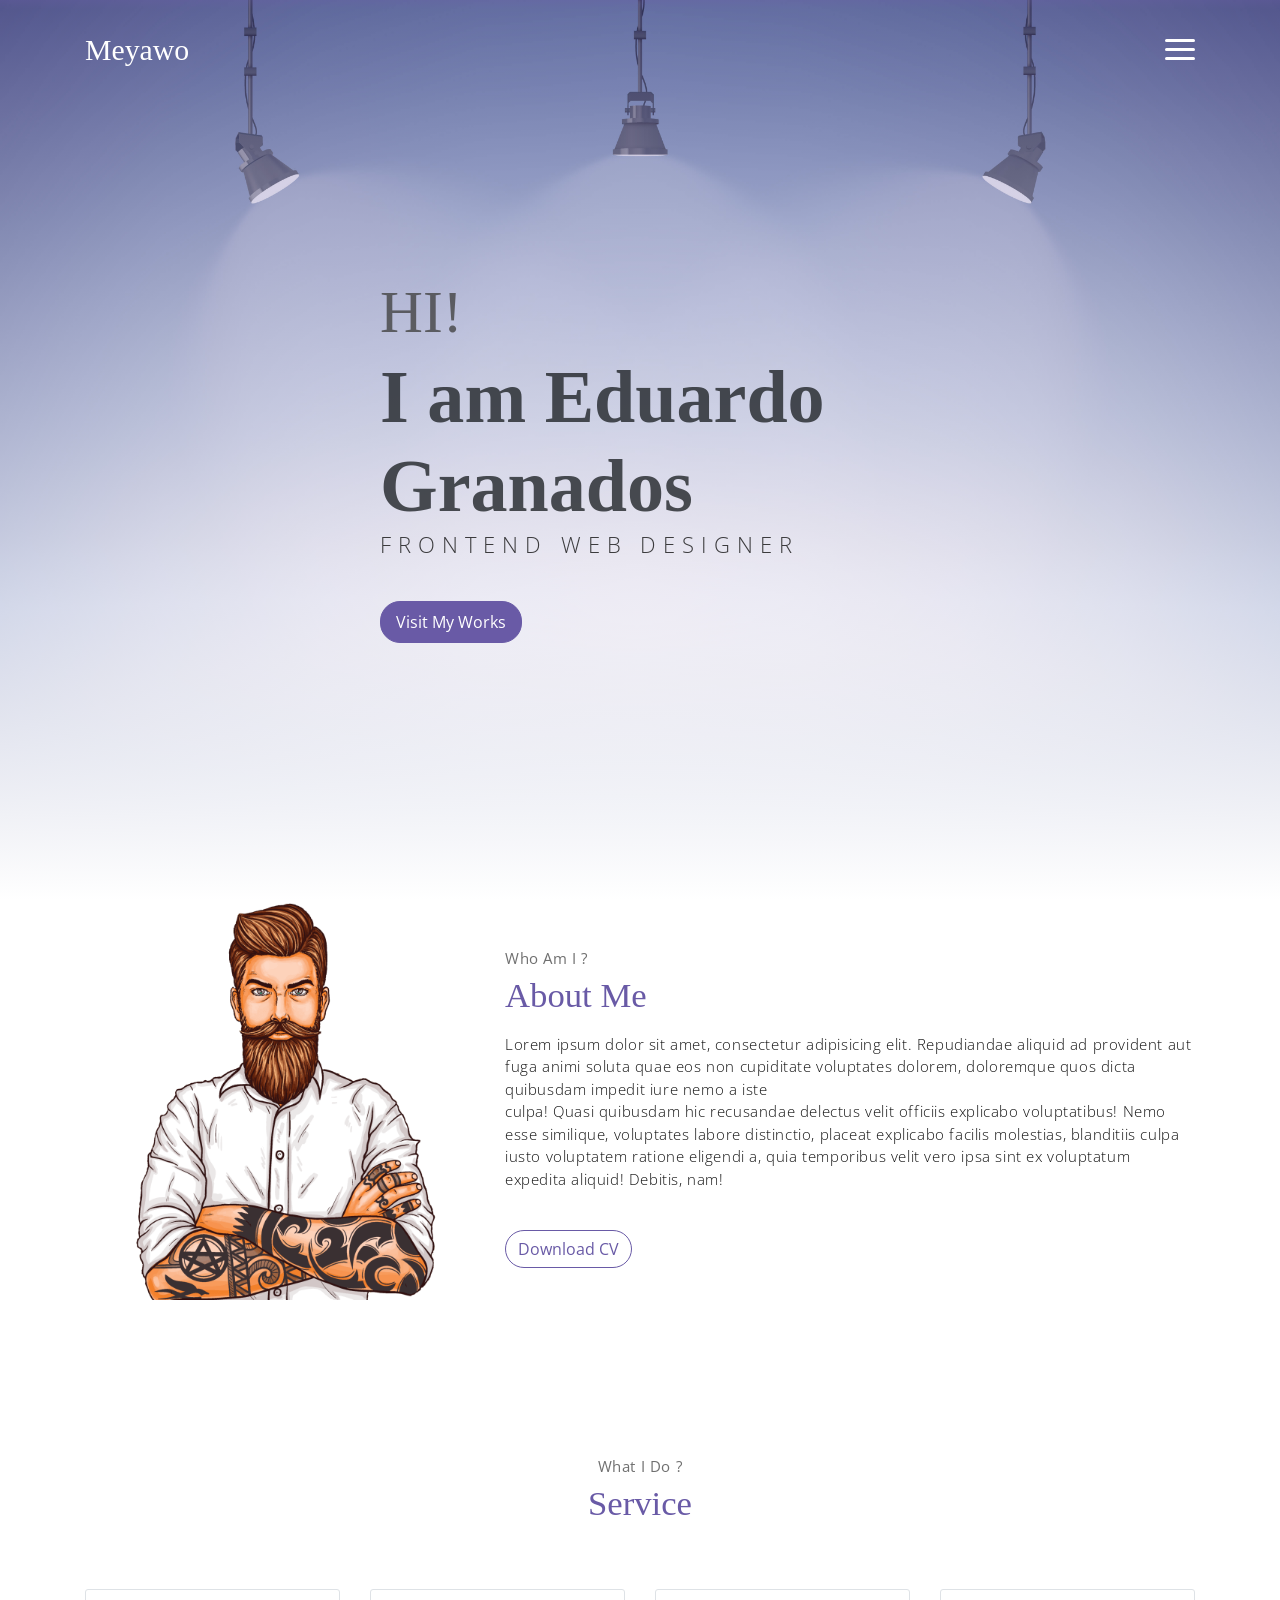
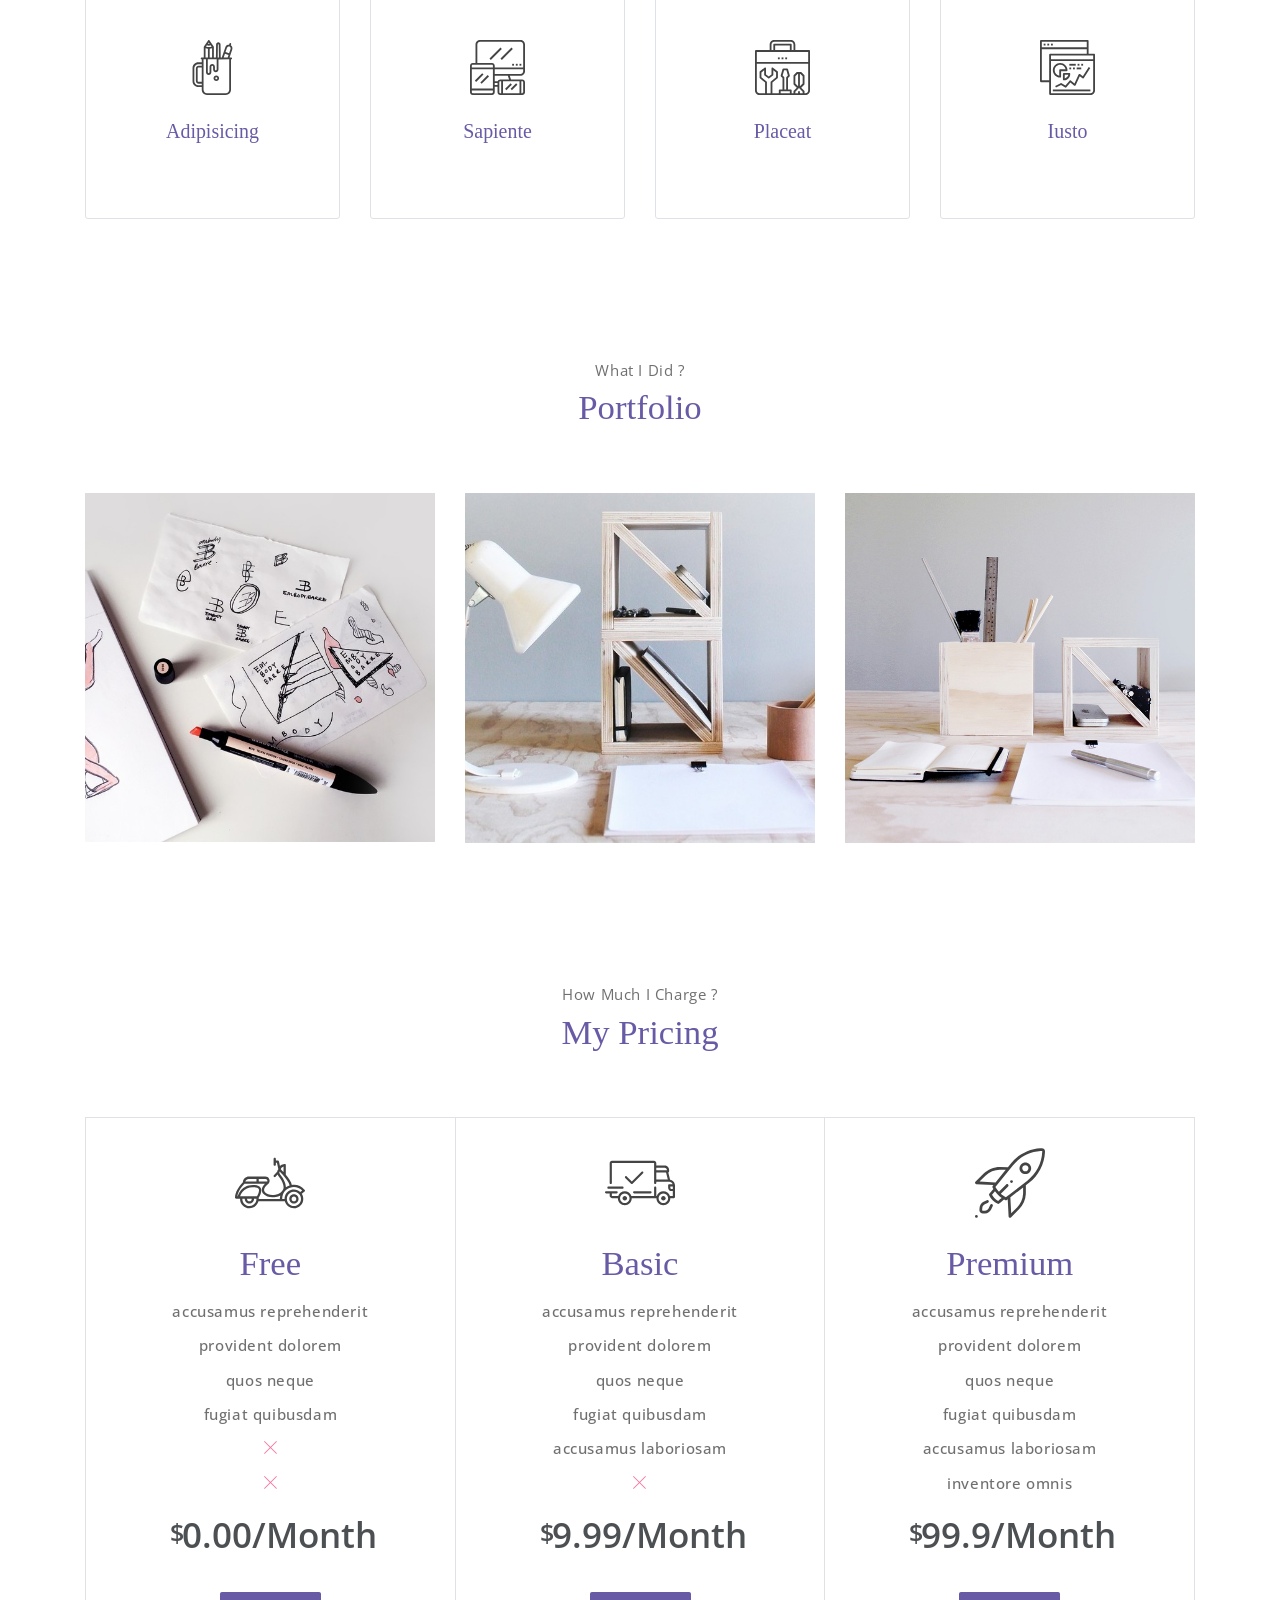
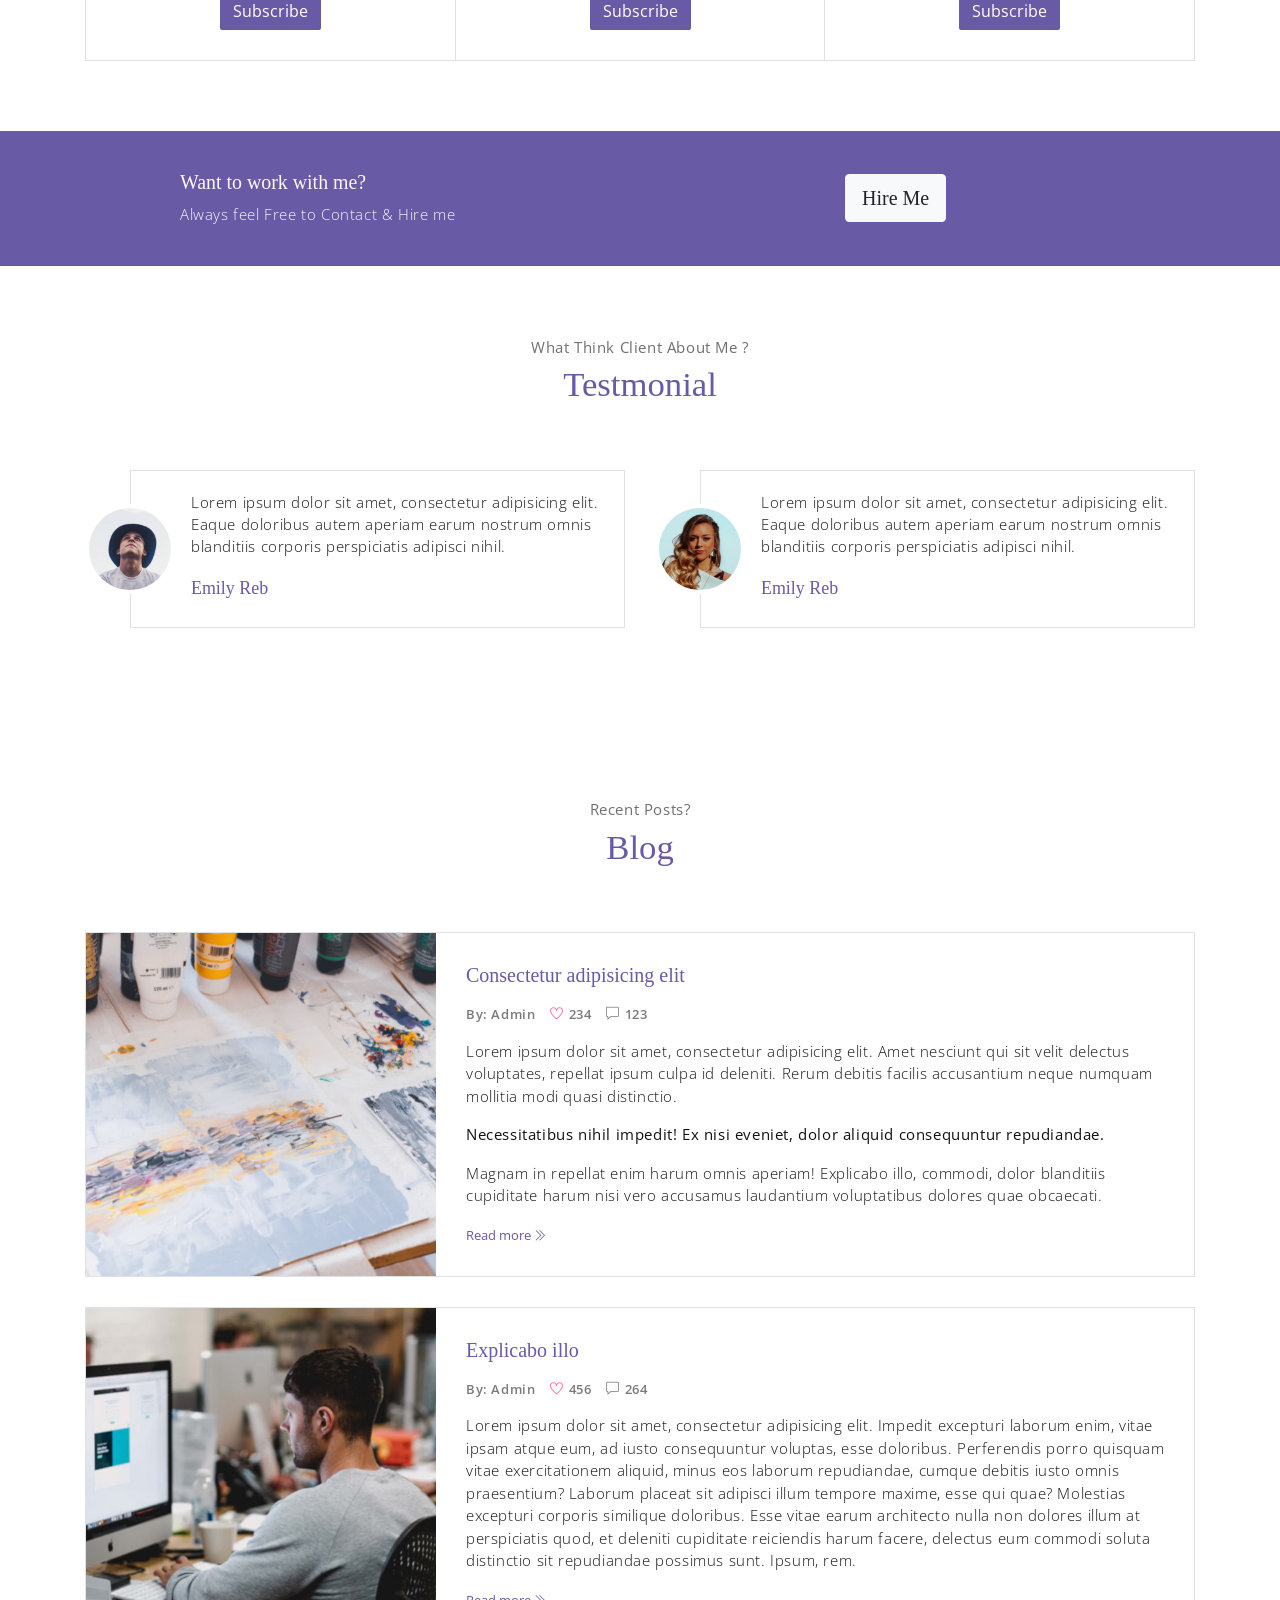
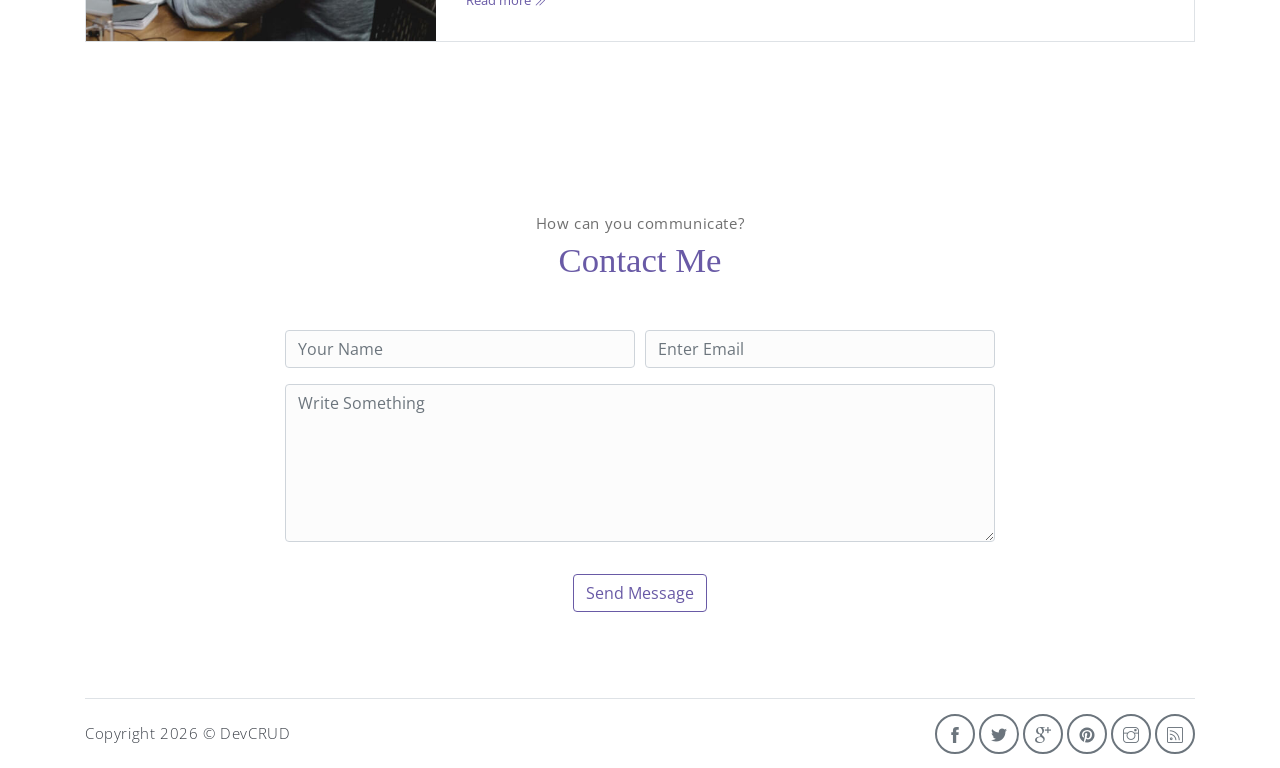
==== commit b9a04bfc: "Mi primer cambio" ====
--- a/index.html
+++ b/index.html
@@ -5,7 +5,7 @@
     <meta name="viewport" content="width=device-width, initial-scale=1, shrink-to-fit=no">
     <meta name="description" content="Start your development with Meyawo landing page.">
     <meta name="author" content="Devcrud">
-    <title>Meyawo Landing page | Free Bootstrap 4.3.x landing page</title>
+    <title>Mi primera página</title>
     <!-- font icons -->
     <link rel="stylesheet" href="assets/vendors/themify-icons/css/themify-icons.css">
     <!-- Bootstrap + Meyawo main styles -->
@@ -54,7 +54,7 @@
         <div class="header-content container">
             <h1 class="header-title">
                 <span class="up">HI!</span>
-                <span class="down">I am John Doe</span>
+                <span class="down">I am Eduardo Granados</span>
             </h1>
             <p class="header-subtitle">FRONTEND WEB DESIGNER</p>            
 
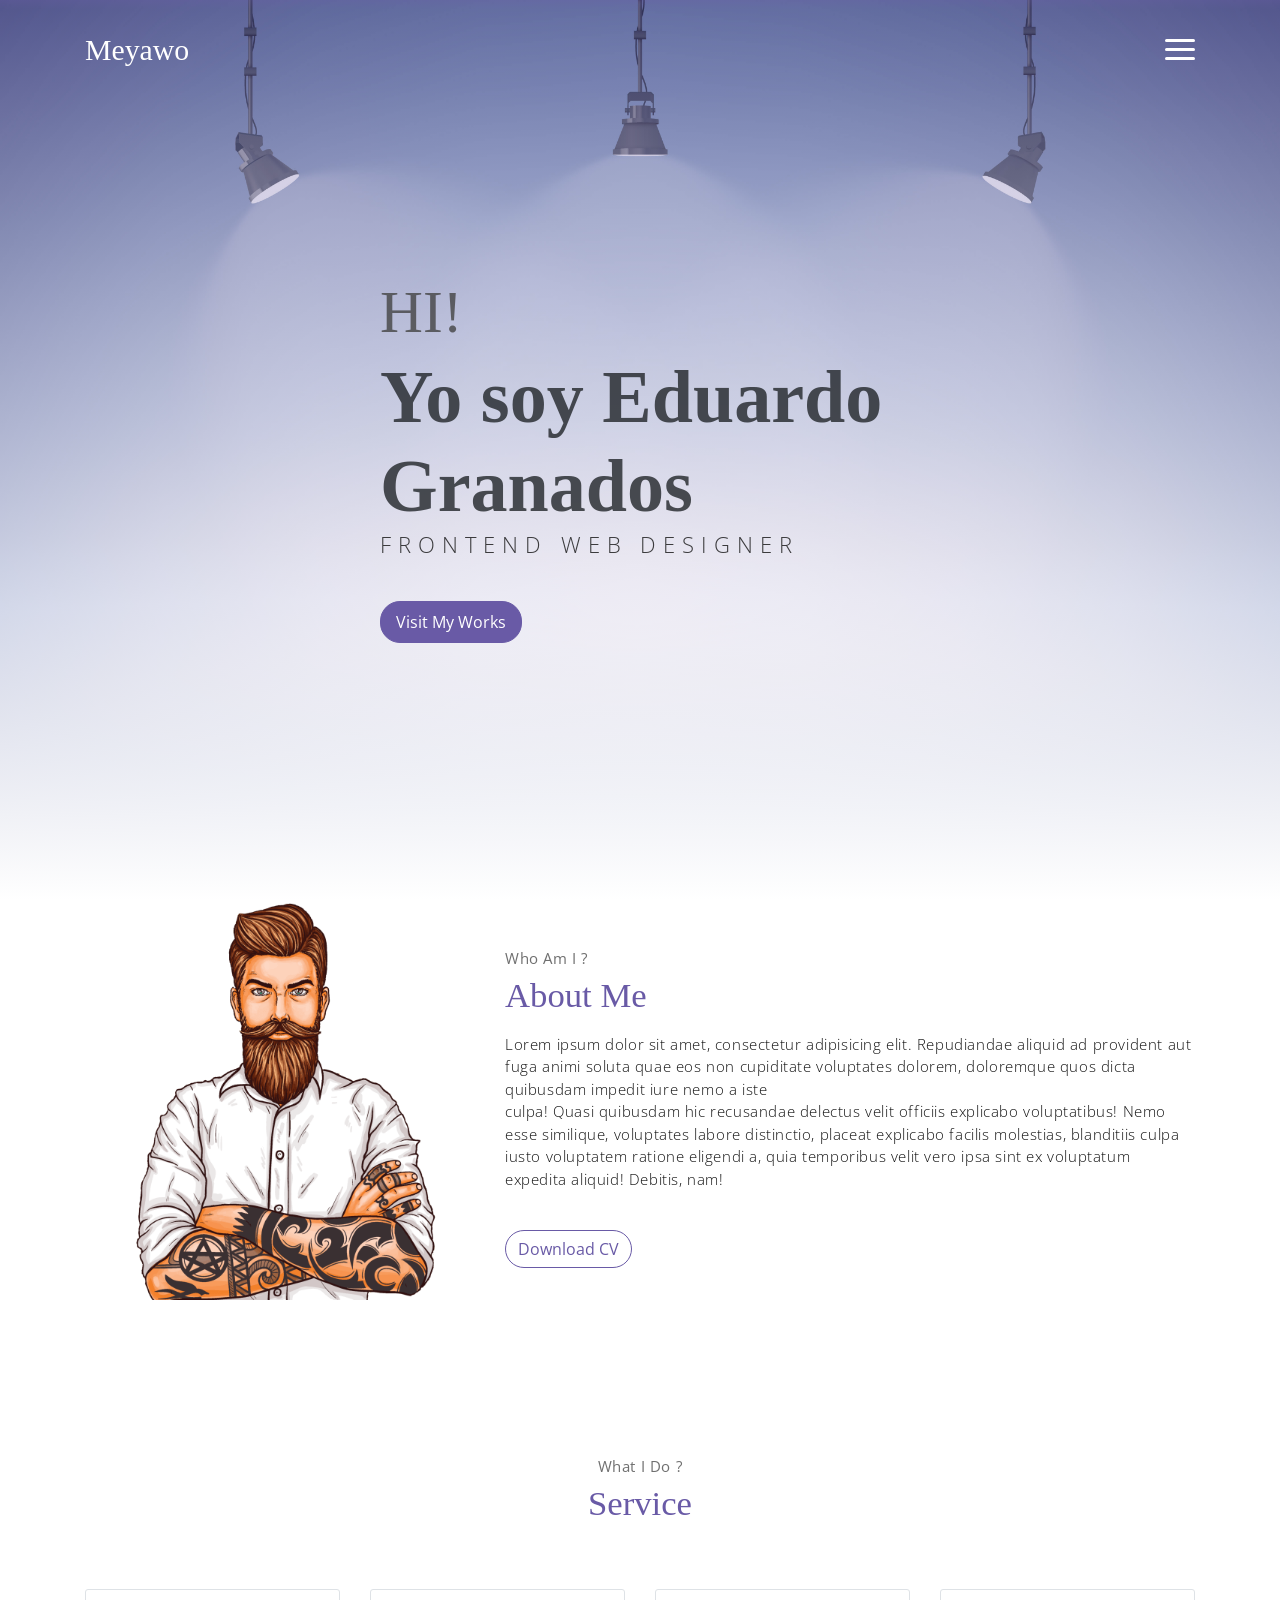
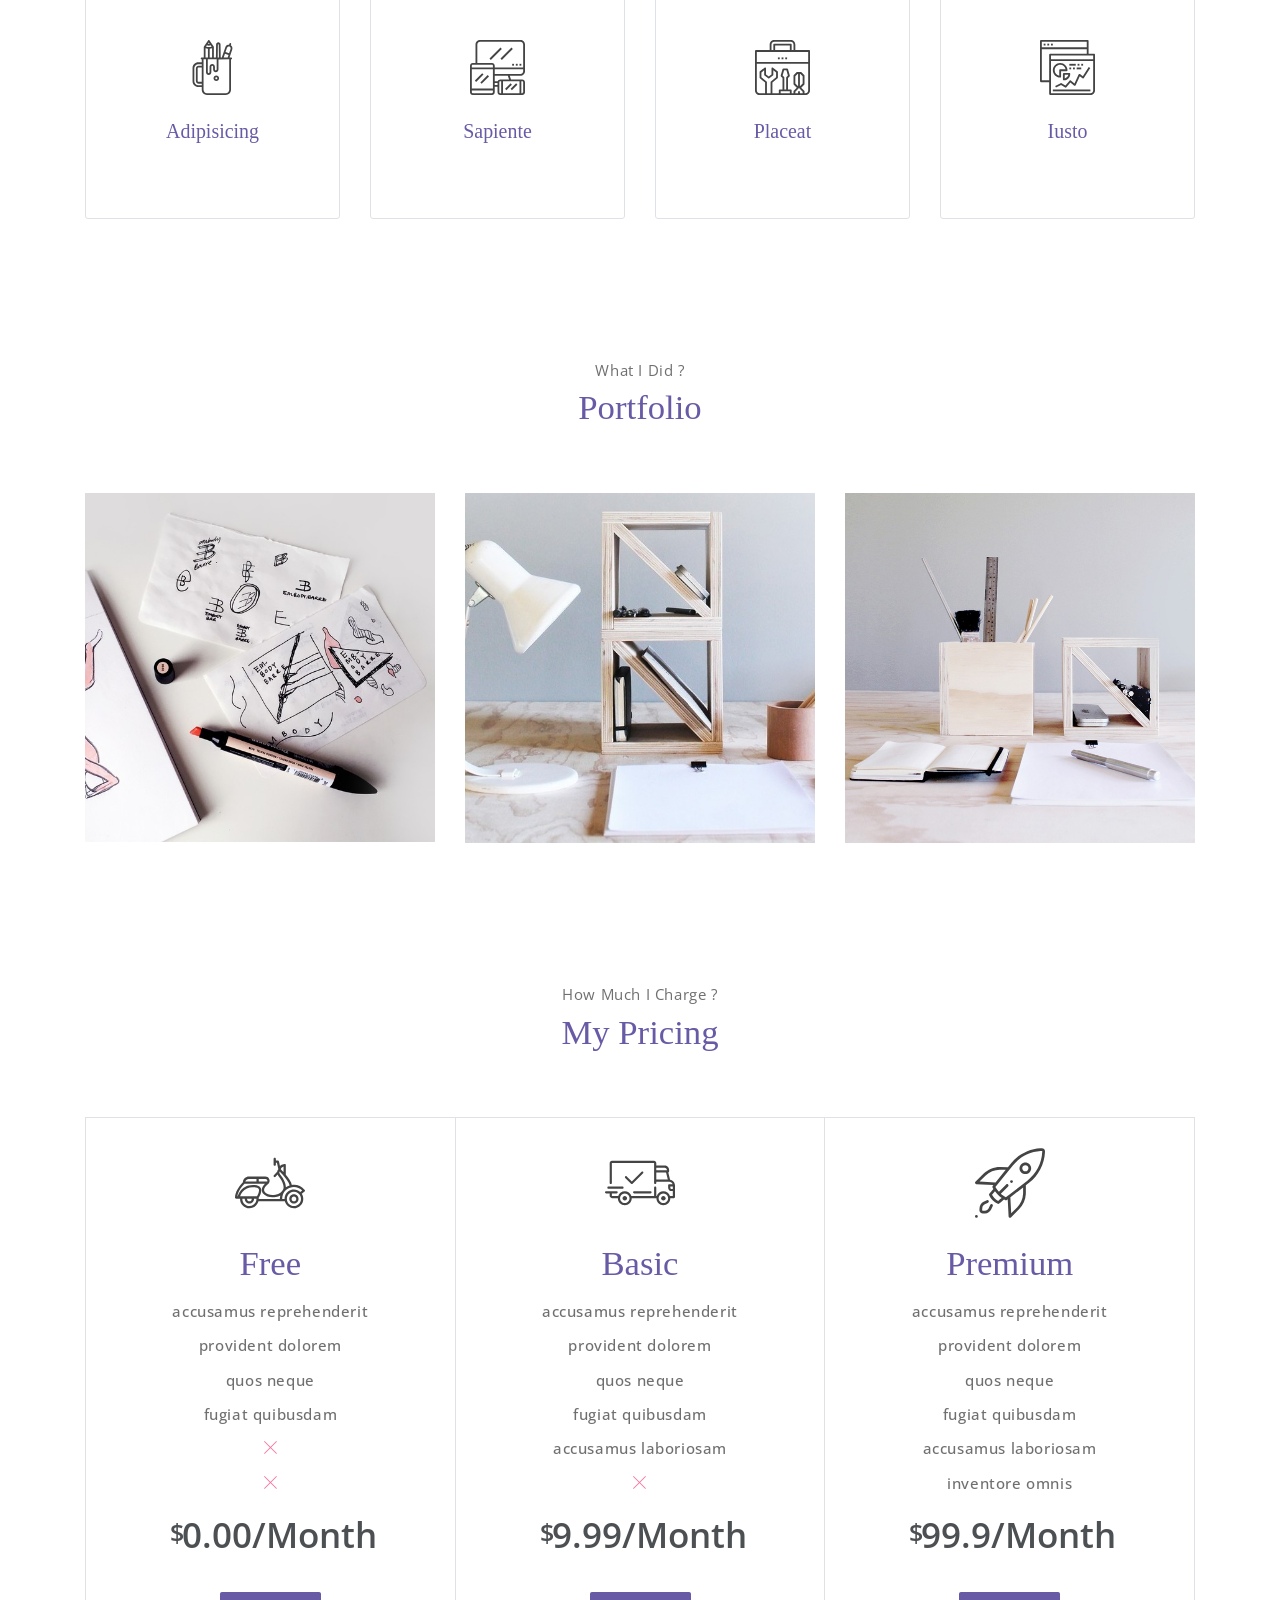
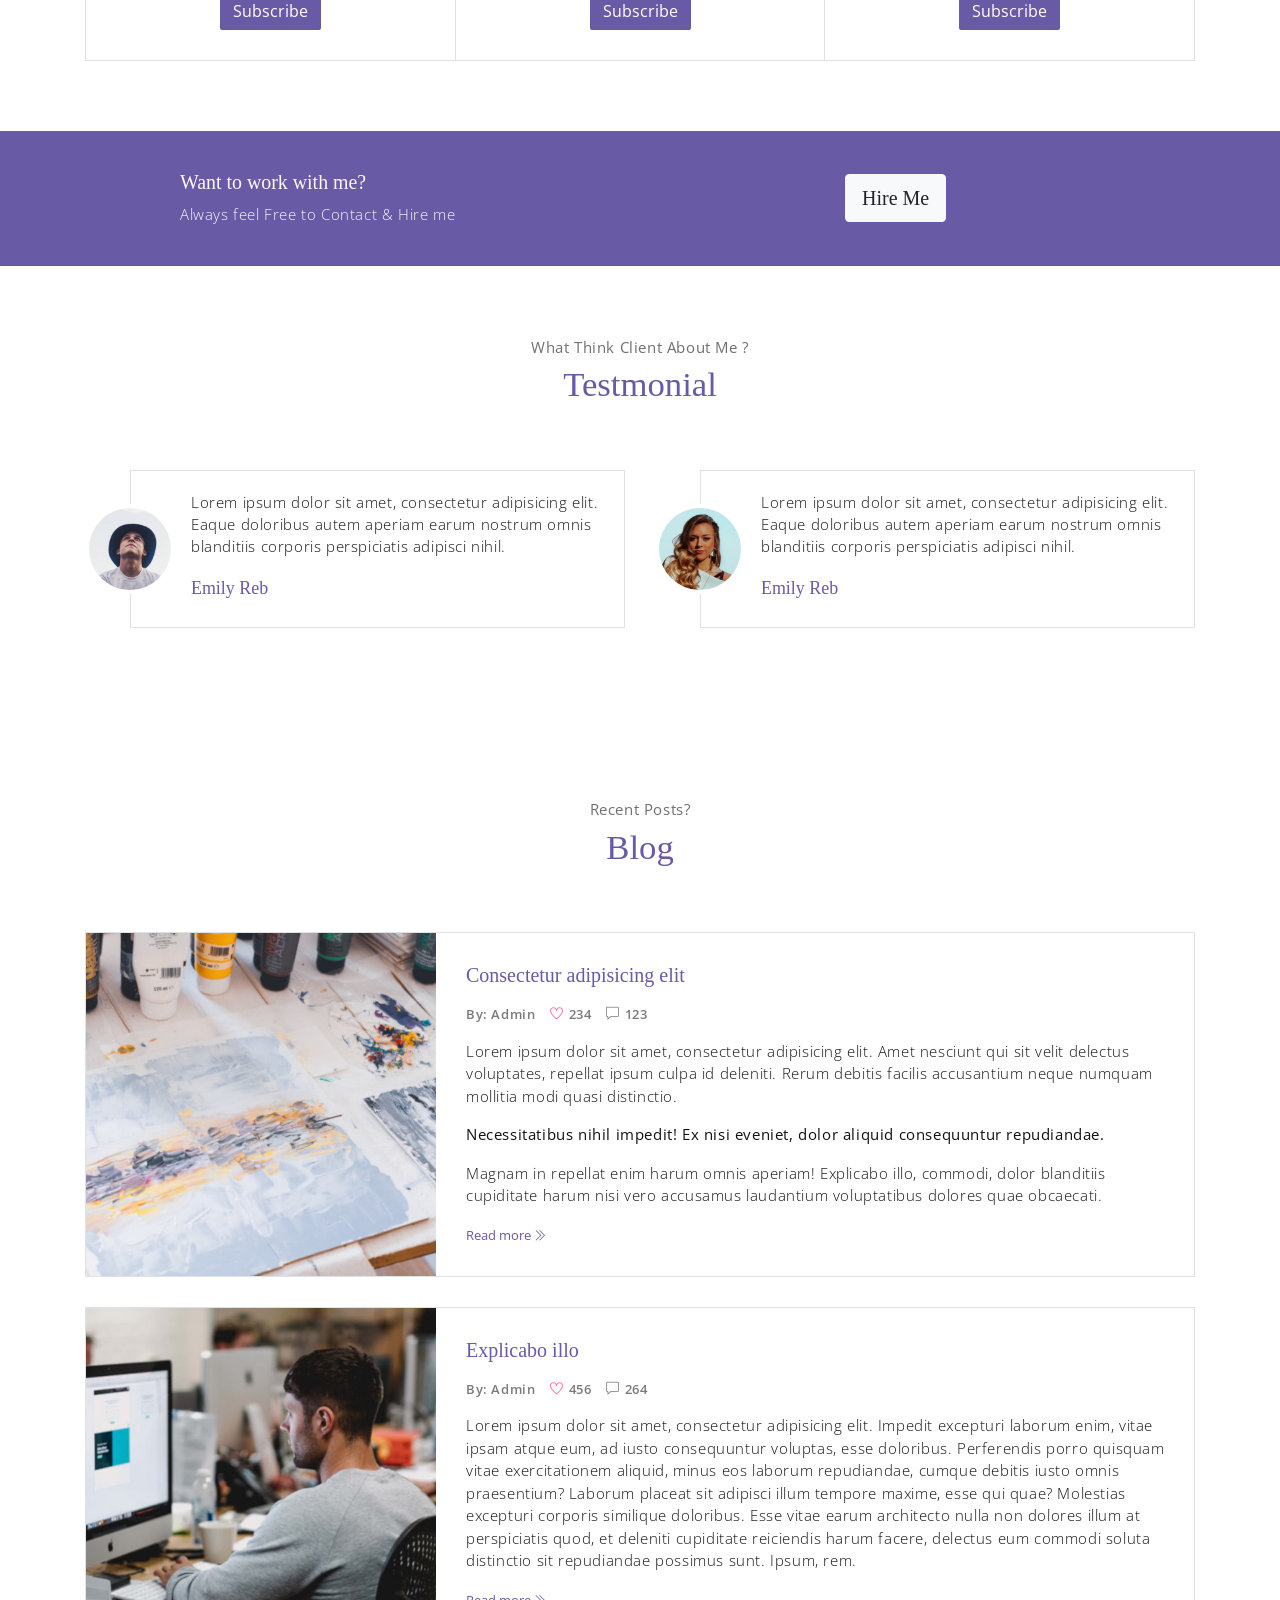
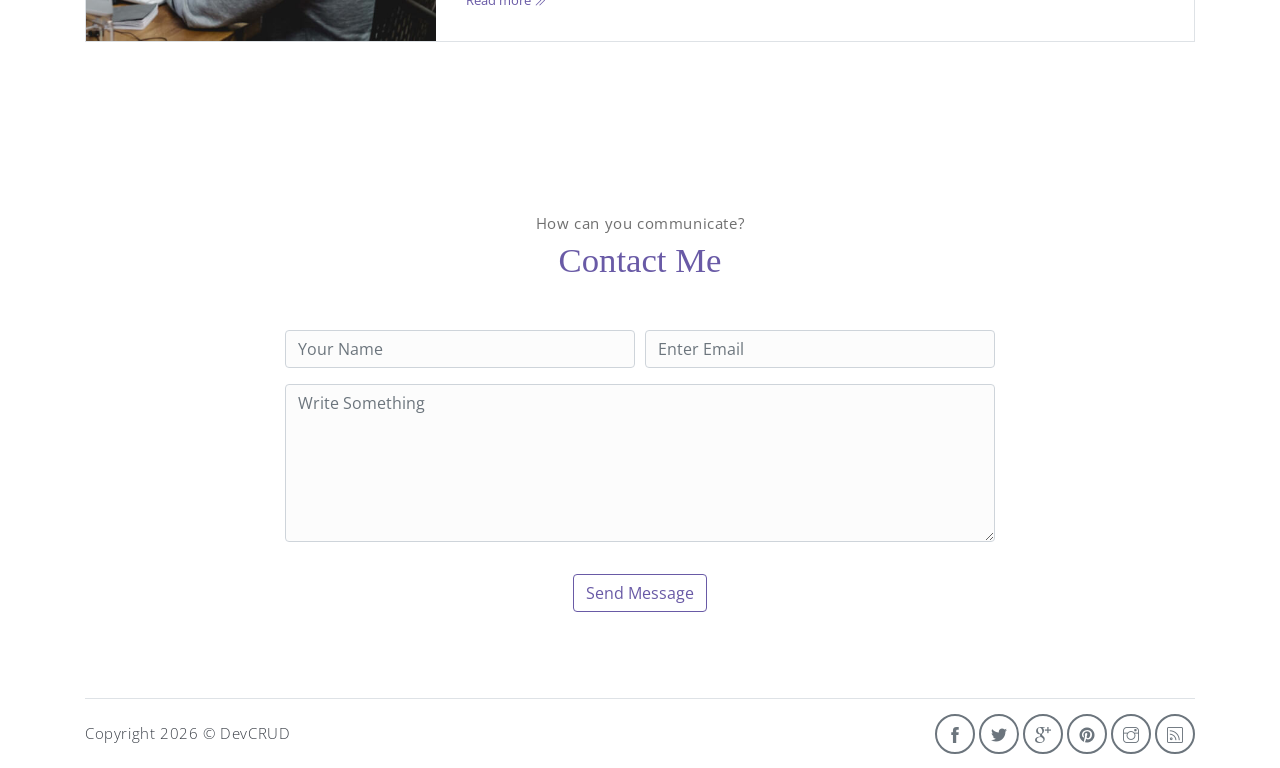
==== commit 4b16d6c9: "Cambios en la web" ====
--- a/index.html
+++ b/index.html
@@ -5,7 +5,7 @@
     <meta name="viewport" content="width=device-width, initial-scale=1, shrink-to-fit=no">
     <meta name="description" content="Start your development with Meyawo landing page.">
     <meta name="author" content="Devcrud">
-    <title>Mi primera página</title>
+    <title>Eduardo Granados | Portafolio Web</title>
     <!-- font icons -->
     <link rel="stylesheet" href="assets/vendors/themify-icons/css/themify-icons.css">
     <!-- Bootstrap + Meyawo main styles -->
@@ -54,7 +54,7 @@
         <div class="header-content container">
             <h1 class="header-title">
                 <span class="up">HI!</span>
-                <span class="down">I am Eduardo Granados</span>
+                <span class="down">Yo soy Eduardo Granados</span>
             </h1>
             <p class="header-subtitle">FRONTEND WEB DESIGNER</p>            
 
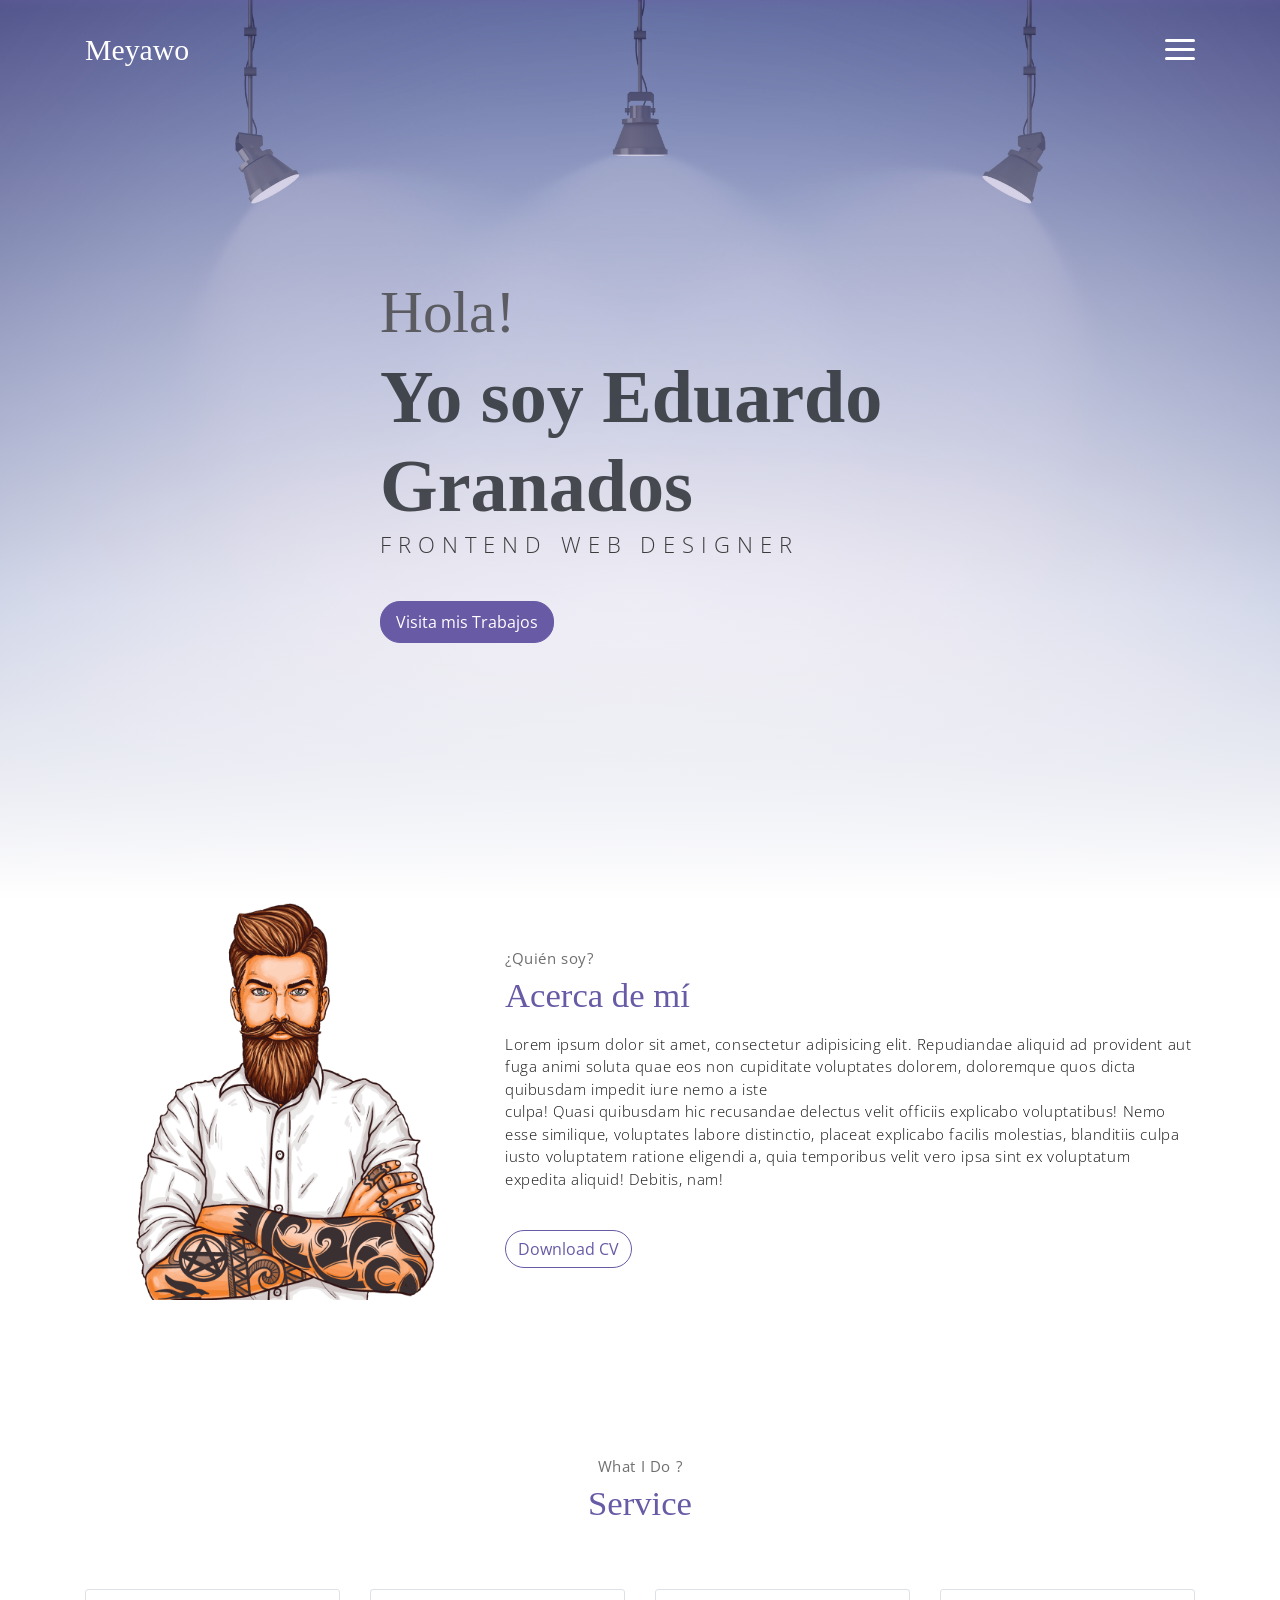
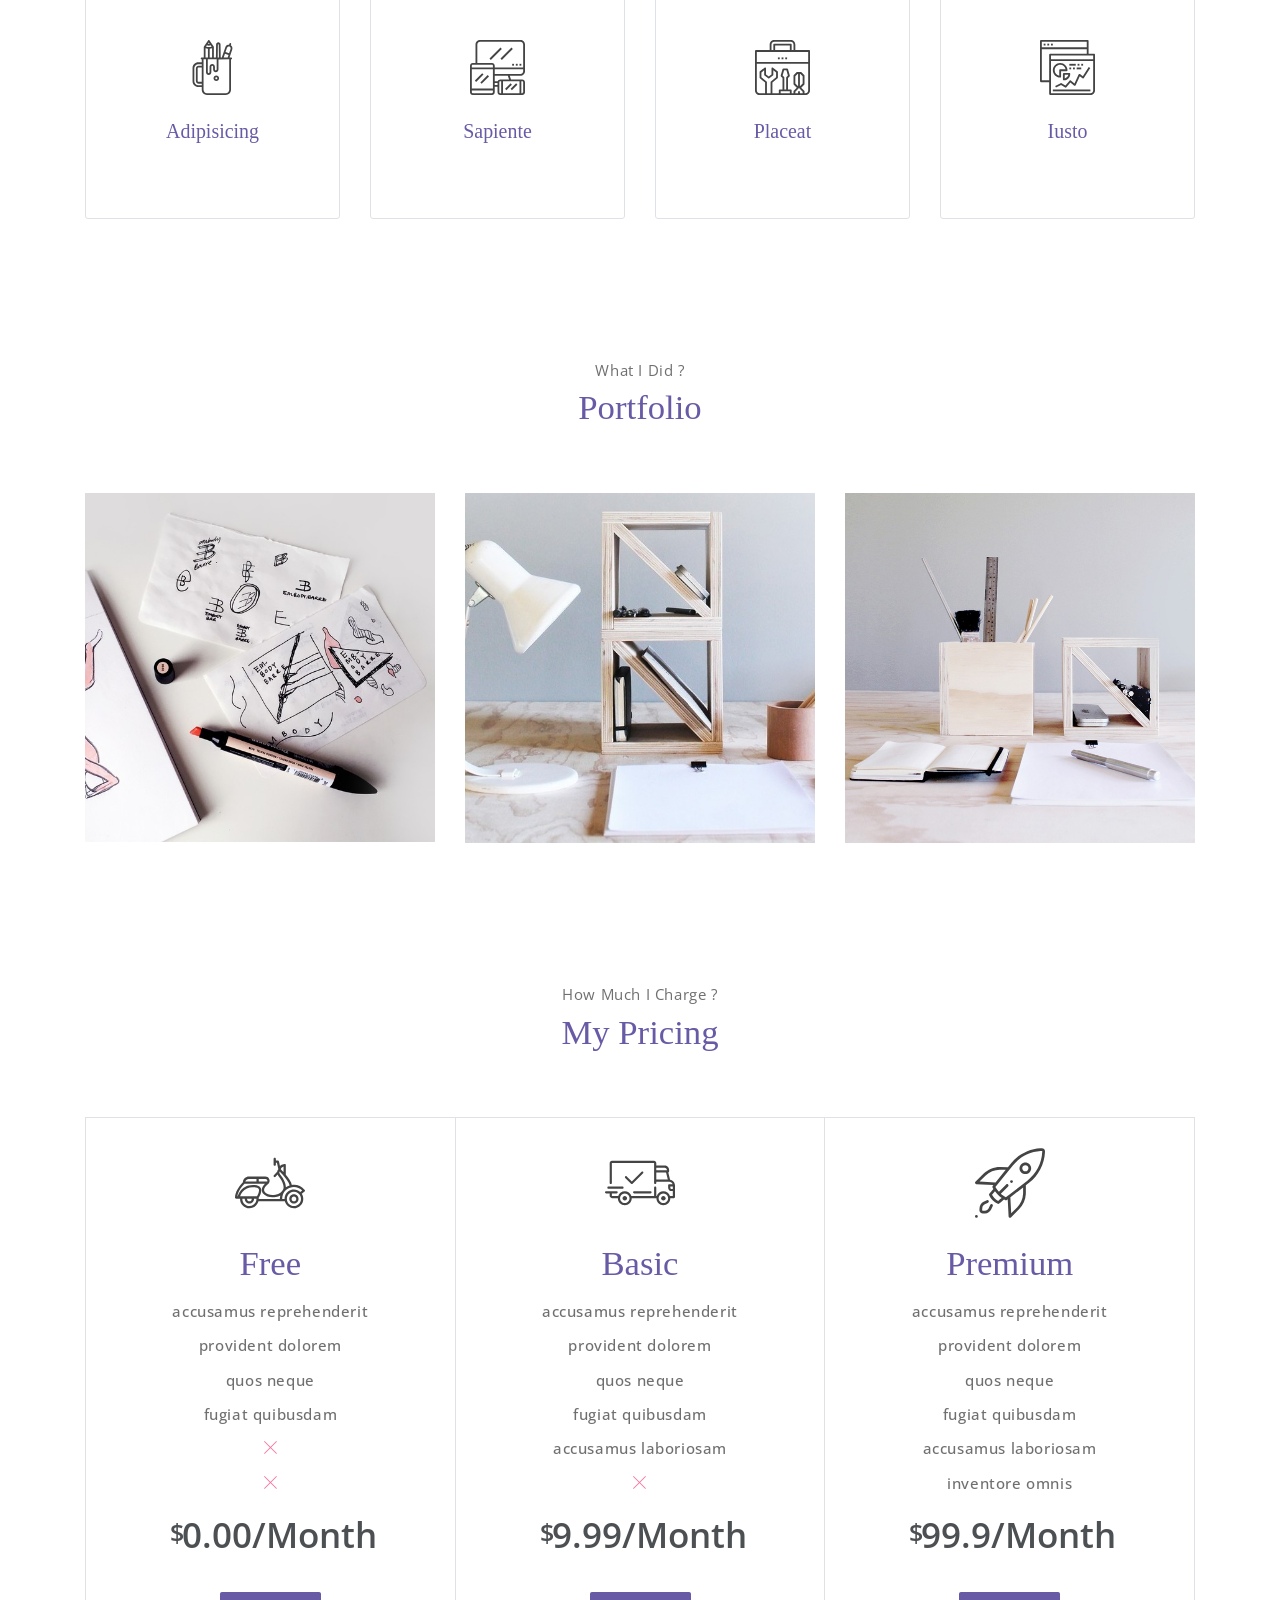
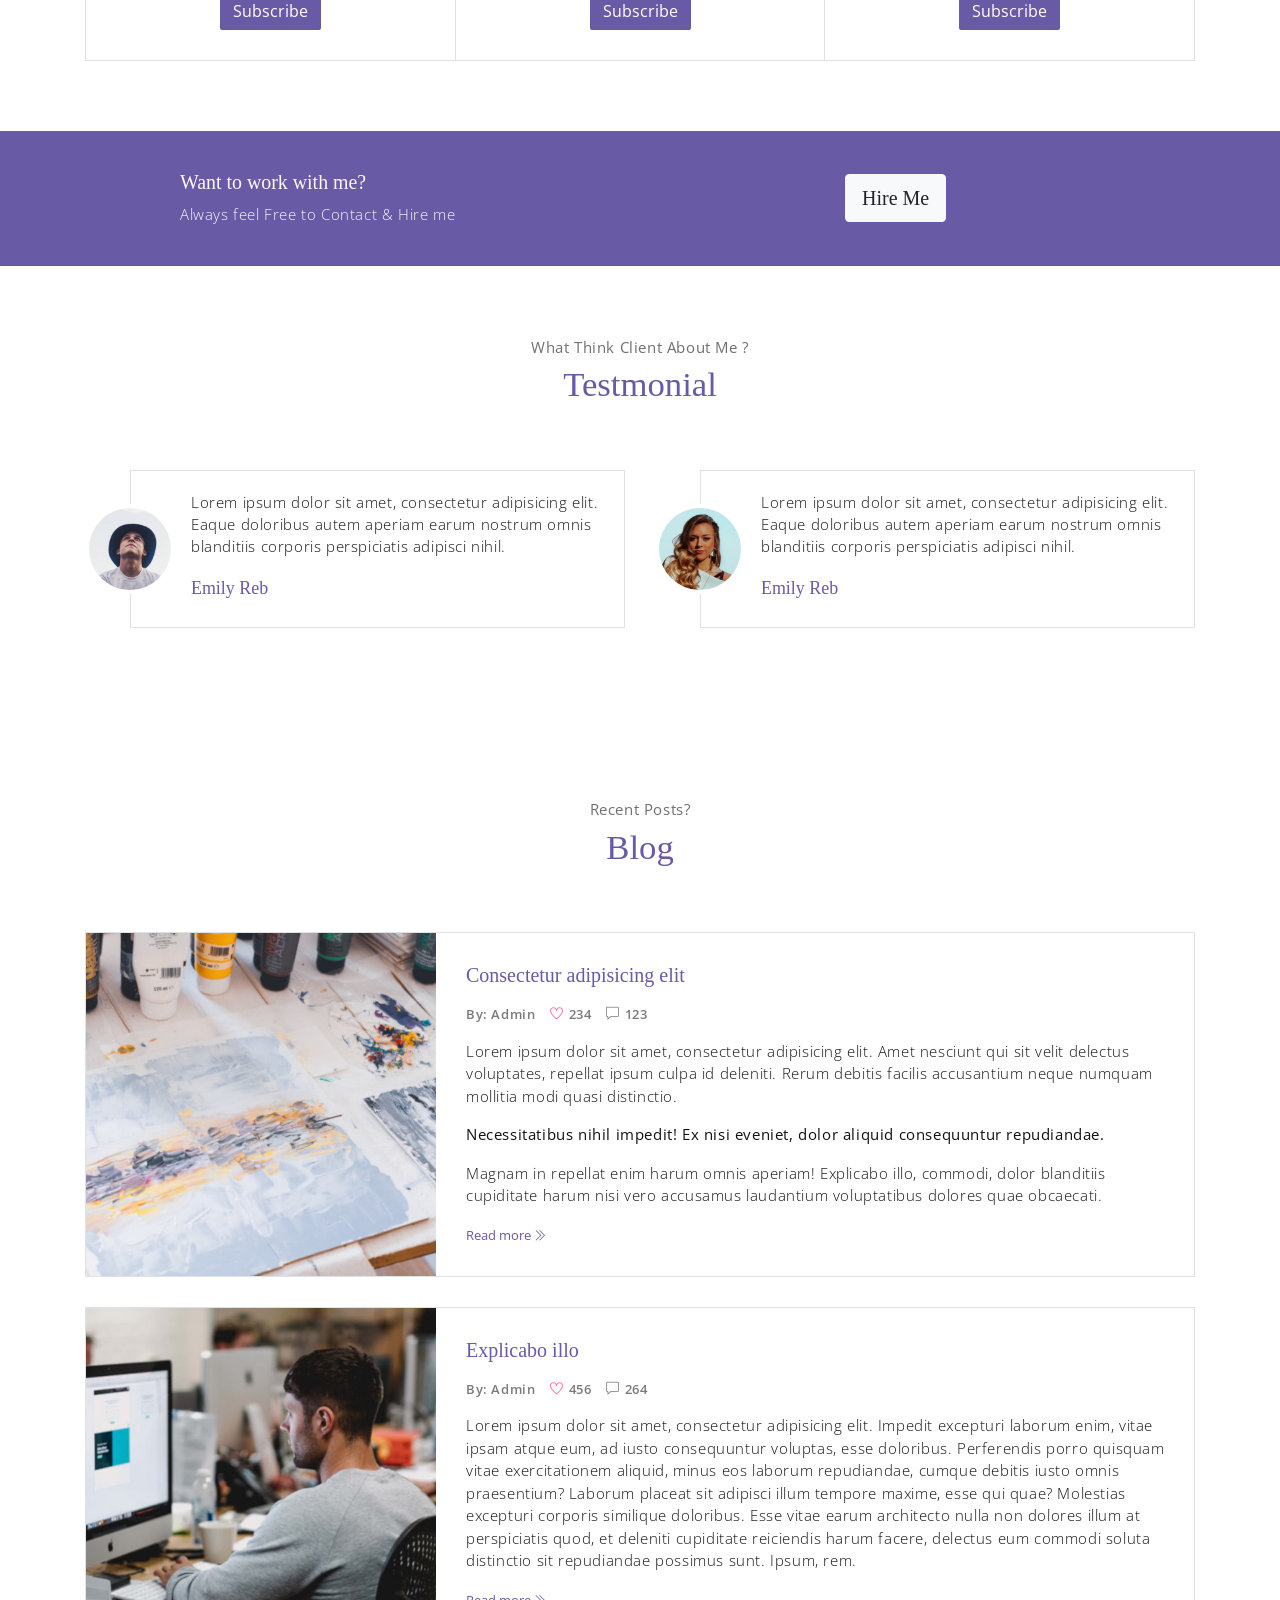
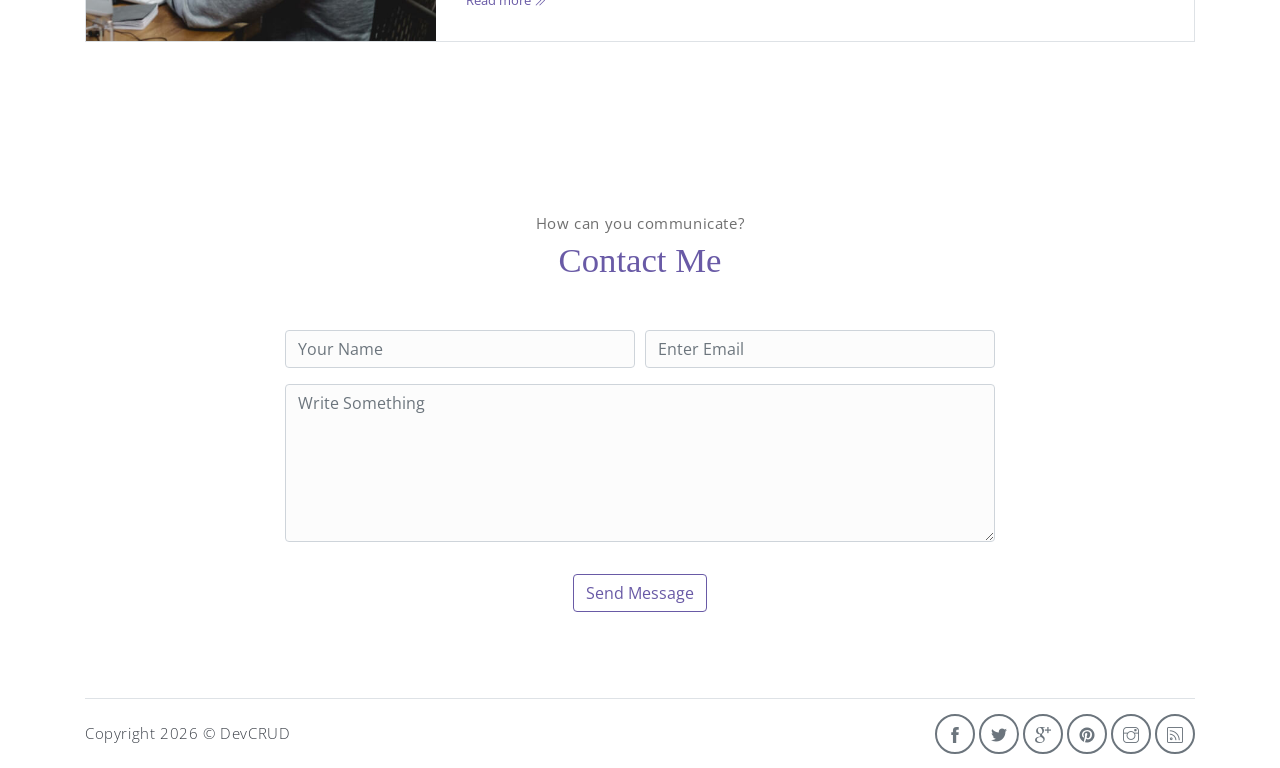
==== commit fb385895: "Cambios del proyecto" ====
--- a/index.html
+++ b/index.html
@@ -53,12 +53,12 @@
         <div class="overlay"></div>
         <div class="header-content container">
             <h1 class="header-title">
-                <span class="up">HI!</span>
+                <span class="up">Hola!</span>
                 <span class="down">Yo soy Eduardo Granados</span>
             </h1>
             <p class="header-subtitle">FRONTEND WEB DESIGNER</p>            
 
-            <button class="btn btn-primary">Visit My Works</button>
+            <button class="btn btn-primary">Visita mis Trabajos</button>
         </div>              
     </header><!-- end of page header -->
 
@@ -72,8 +72,8 @@
                     <img src="assets/imgs/man.png" class="about-img" alt="Download free bootstrap 4 landing page, free boootstrap 4 templates, Download free bootstrap 4.1 landing page, free boootstrap 4.1.1 templates, meyawo Landing page">
                 </div>
                 <div class="about-caption">
-                    <p class="section-subtitle">Who Am I ?</p>
-                    <h2 class="section-title mb-3">About Me</h2>
+                    <p class="section-subtitle">¿Quién soy?</p>
+                    <h2 class="section-title mb-3">Acerca de mí</h2>
                     <p>
                         Lorem ipsum dolor sit amet, consectetur adipisicing elit. Repudiandae aliquid ad provident aut fuga animi soluta quae eos non cupiditate voluptates dolorem, doloremque quos dicta quibusdam impedit iure nemo a iste 
                         <br>culpa! Quasi quibusdam hic recusandae delectus velit officiis explicabo voluptatibus! Nemo esse similique, voluptates labore distinctio, placeat explicabo facilis molestias, blanditiis culpa iusto voluptatem ratione eligendi a, quia temporibus velit vero ipsa sint ex voluptatum expedita aliquid! Debitis, nam!              
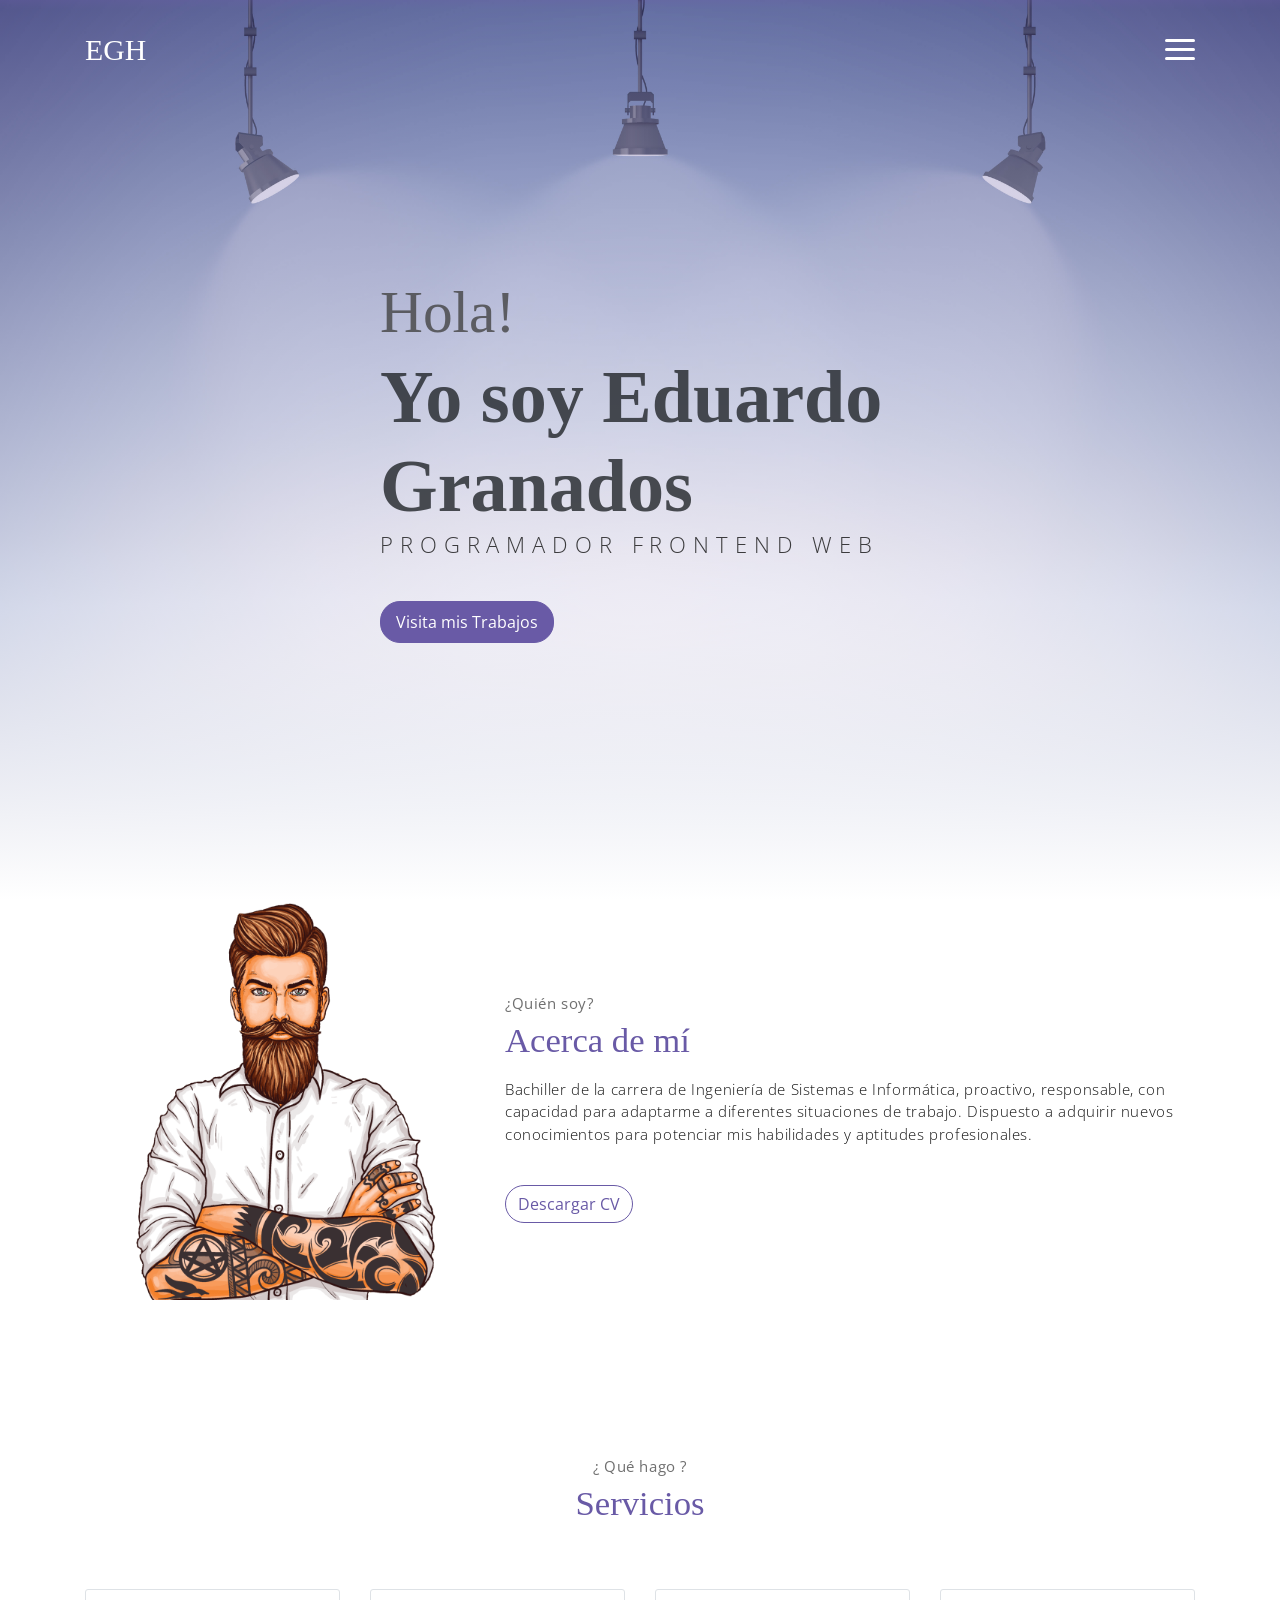
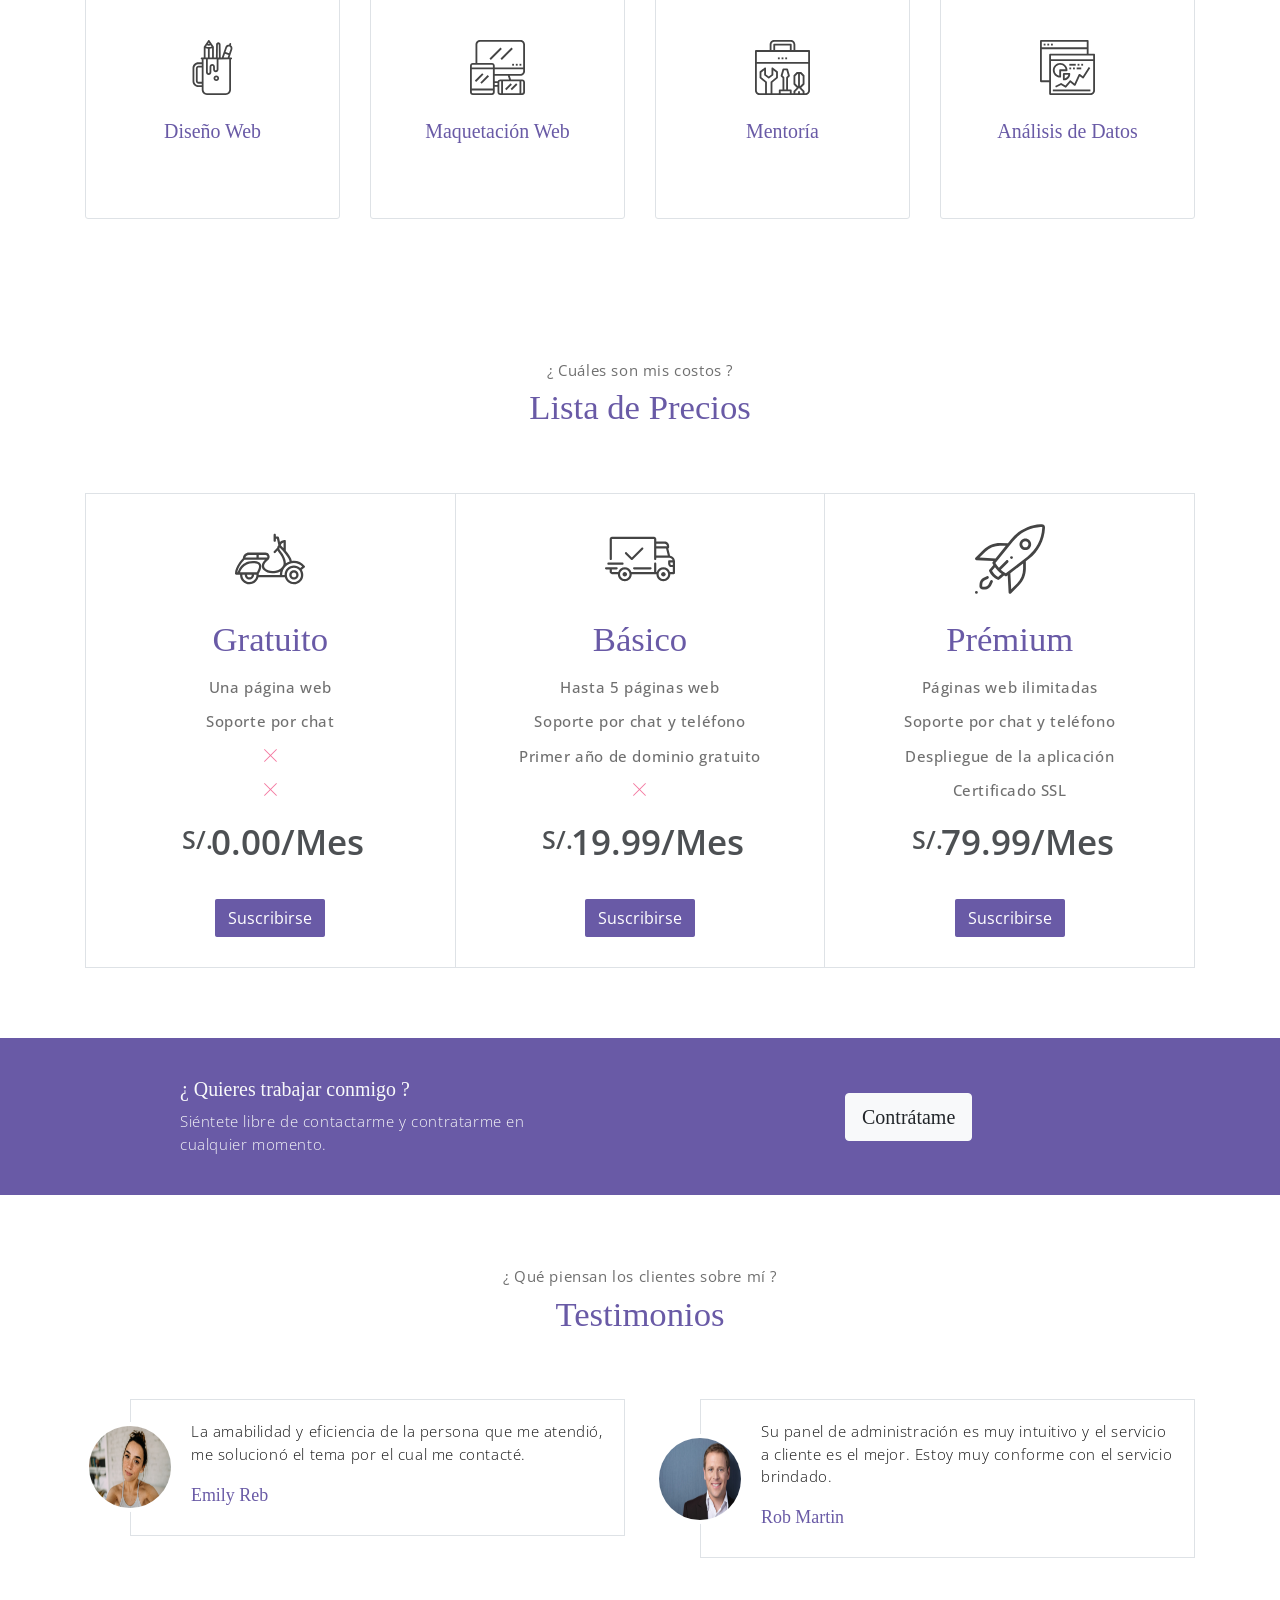
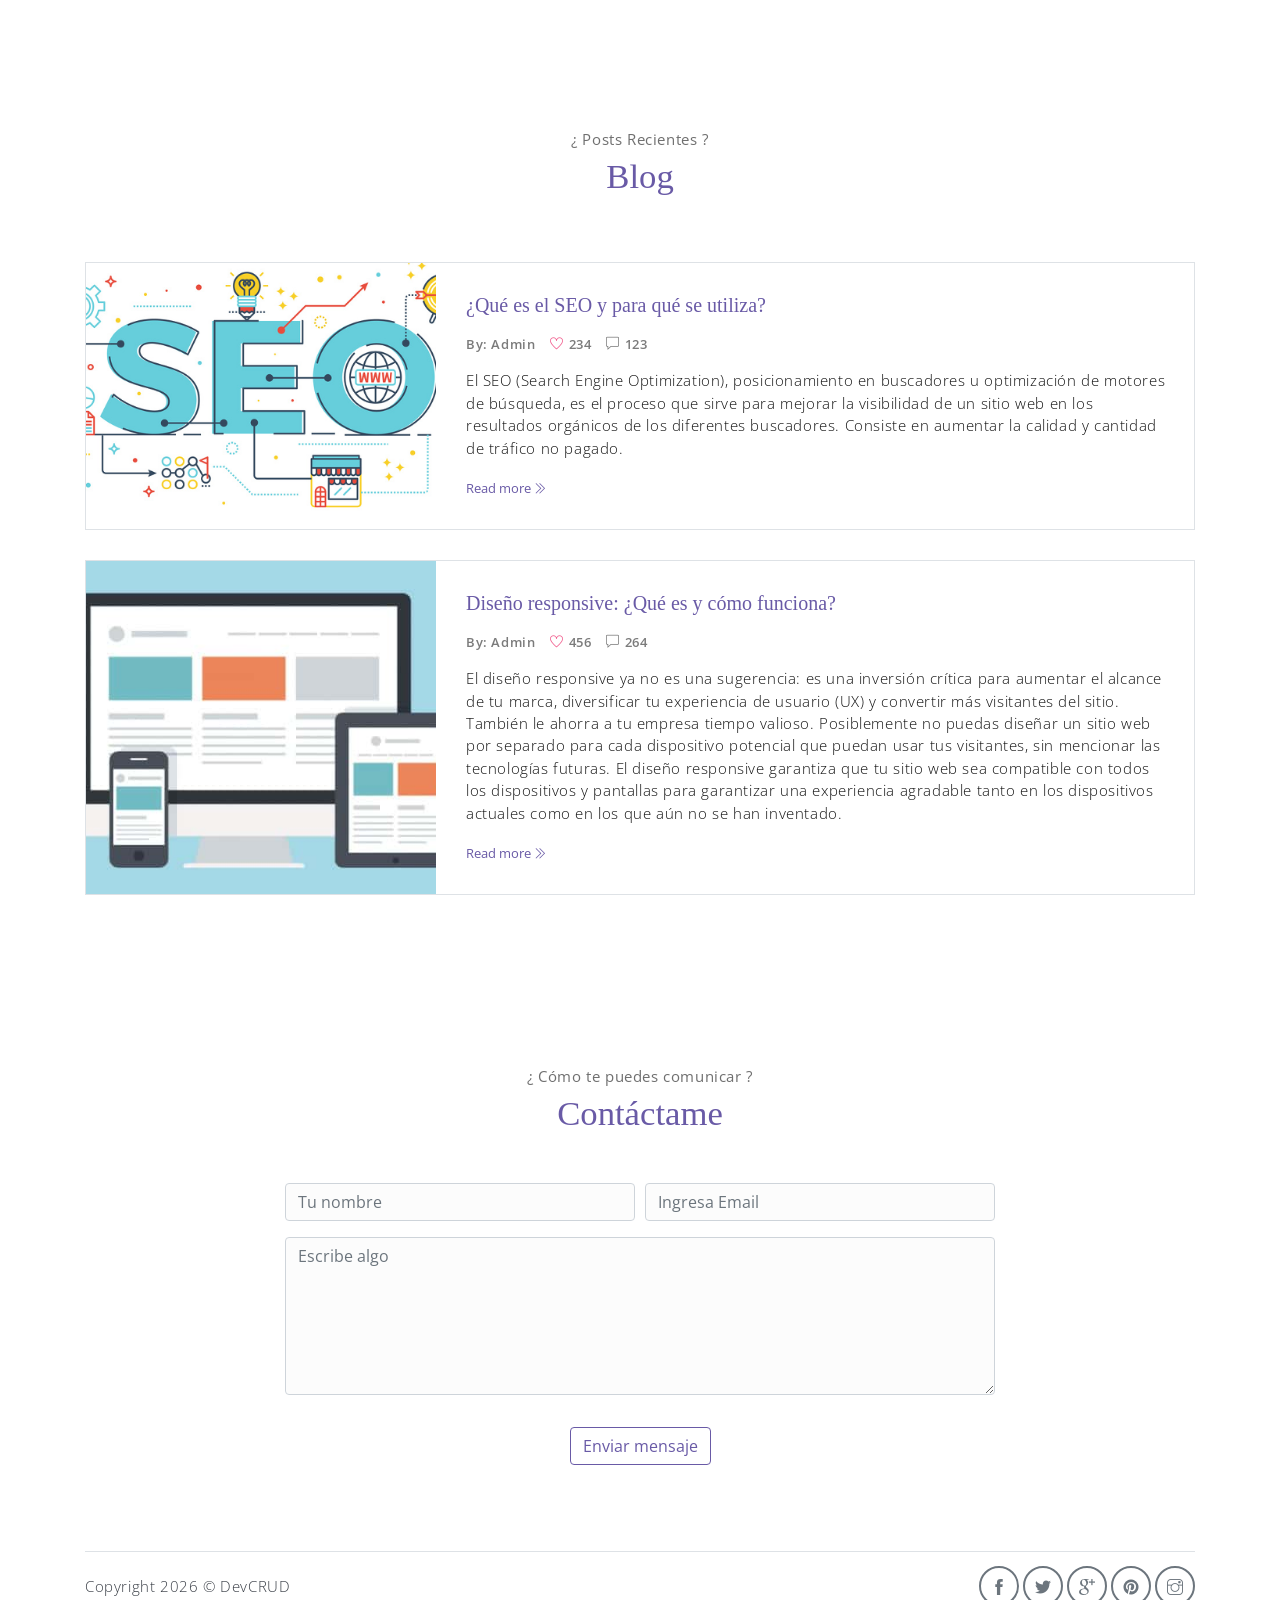
==== commit 8b4fd8d7: "Ultimo cambio" ====
--- a/index.html
+++ b/index.html
@@ -16,28 +16,28 @@
     <!-- Page Navbar -->
     <nav class="custom-navbar" data-spy="affix" data-offset-top="20">
         <div class="container">
-            <a class="logo" href="#">Meyawo</a>         
+            <a class="logo" href="#">EGH</a>         
             <ul class="nav">
                 <li class="item">
-                    <a class="link" href="#home">Home</a>
-                </li>
-                <li class="item">
-                    <a class="link" href="#about">About</a>
-                </li>
-                <li class="item">
-                    <a class="link" href="#portfolio">Portfolio</a>
-                </li>
-                <li class="item">
-                    <a class="link" href="#testmonial">Testmonial</a>
+                    <a class="link" href="#home">Inicio</a>
+                </li>
+                <li class="item">
+                    <a class="link" href="#about">Sobre mí</a>
+                </li>
+                <li class="item">
+                    <a class="link" href="#portfolio">Portafolio</a>
+                </li>
+                <li class="item">
+                    <a class="link" href="#testmonial">Testimonios</a>
                 </li>
                 <li class="item">
                     <a class="link" href="#blog">Blog</a>
                 </li>
                 <li class="item">
-                    <a class="link" href="#contact">Contact</a>
+                    <a class="link" href="#contact">Contacto</a>
                 </li>
                 <li class="item ml-md-3">
-                    <a href="components.html" class="btn btn-primary">Components</a>
+                    <a href="components.html" class="btn btn-primary">Componentes</a>
                 </li>
             </ul>
             <a href="javascript:void(0)" id="nav-toggle" class="hamburger hamburger--elastic">
@@ -56,7 +56,7 @@
                 <span class="up">Hola!</span>
                 <span class="down">Yo soy Eduardo Granados</span>
             </h1>
-            <p class="header-subtitle">FRONTEND WEB DESIGNER</p>            
+            <p class="header-subtitle">PROGRAMADOR FRONTEND WEB </p>            
 
             <button class="btn btn-primary">Visita mis Trabajos</button>
         </div>              
@@ -75,10 +75,9 @@
                     <p class="section-subtitle">¿Quién soy?</p>
                     <h2 class="section-title mb-3">Acerca de mí</h2>
                     <p>
-                        Lorem ipsum dolor sit amet, consectetur adipisicing elit. Repudiandae aliquid ad provident aut fuga animi soluta quae eos non cupiditate voluptates dolorem, doloremque quos dicta quibusdam impedit iure nemo a iste 
-                        <br>culpa! Quasi quibusdam hic recusandae delectus velit officiis explicabo voluptatibus! Nemo esse similique, voluptates labore distinctio, placeat explicabo facilis molestias, blanditiis culpa iusto voluptatem ratione eligendi a, quia temporibus velit vero ipsa sint ex voluptatum expedita aliquid! Debitis, nam!              
+                        Bachiller de la carrera de Ingeniería de Sistemas e Informática, proactivo, responsable, con capacidad para adaptarme a diferentes situaciones de trabajo. Dispuesto a adquirir nuevos conocimientos para potenciar mis habilidades y aptitudes profesionales.              
                     </p>
-                    <button class="btn-rounded btn btn-outline-primary mt-4">Download CV</button>
+                    <a href="assets/pdfs/CV_EDUARDO_GRANADOS.pdf" download class="btn-rounded btn btn-outline-primary mt-4">Descargar CV</a>
                 </div>              
             </div><!-- end of about wrapper -->
         </div><!-- end of container -->
@@ -87,16 +86,16 @@
     <!-- service section -->
     <section class="section" id="service">
         <div class="container text-center">
-            <p class="section-subtitle">What I Do ?</p>
-            <h6 class="section-title mb-6">Service</h6>
+            <p class="section-subtitle">¿ Qué hago ?</p>
+            <h6 class="section-title mb-6">Servicios</h6>
             <!-- row -->
             <div class="row">
                 <div class="col-md-6 col-lg-3">
                     <div class="service-card">
                         <div class="body">
                             <img src="assets/imgs/pencil-case.svg" alt="Download free bootstrap 4 landing page, free boootstrap 4 templates, Download free bootstrap 4.1 landing page, free boootstrap 4.1.1 templates, meyawo Landing page" class="icon">
-                            <h6 class="title">Adipisicing</h6>
-                            <p class="subtitle">Labore velit culpa adipisci excepturi consequuntur itaque in nam molestias dolorem iste quod.</p>
+                            <h6 class="title">Diseño Web</h6>
+                            <p class="subtitle">Diseño personalizado de páginas web, en relación a los gustos del cliente.</p>
                         </div>
                     </div>
                 </div>
@@ -104,8 +103,8 @@
                     <div class="service-card">
                         <div class="body">
                             <img src="assets/imgs/responsive.svg" alt="Download free bootstrap 4 landing page, free boootstrap 4 templates, Download free bootstrap 4.1 landing page, free boootstrap 4.1.1 templates, meyawo Landing page" class="icon">
-                            <h6 class="title">Sapiente</h6>
-                            <p class="subtitle">Labore velit culpa adipisci excepturi consequuntur itaque in nam molestias dolorem iste quod.</p>
+                            <h6 class="title">Maquetación Web</h6>
+                            <p class="subtitle">Elaboración de páginas web responsive dinámicas.</p>
                         </div>
                     </div>
                 </div>
@@ -113,8 +112,8 @@
                     <div class="service-card">
                         <div class="body">
                             <img src="assets/imgs/toolbox.svg" alt="Download free bootstrap 4 landing page, free boootstrap 4 templates, Download free bootstrap 4.1 landing page, free boootstrap 4.1.1 templates, meyawo Landing page" class="icon">
-                            <h6 class="title">Placeat</h6>
-                            <p class="subtitle">Labore velit culpa adipisci excepturi consequuntur itaque in nam molestias dolorem iste quod.</p>
+                            <h6 class="title">Mentoría</h6>
+                            <p class="subtitle">Apoyo y guía en la creación y correción de proyectos propios.</p>
                         </div>
                     </div>
                 </div>
@@ -122,8 +121,8 @@
                     <div class="service-card">
                         <div class="body">
                             <img src="assets/imgs/analytics.svg" alt="Download free bootstrap 4 landing page, free boootstrap 4 templates, Download free bootstrap 4.1 landing page, free boootstrap 4.1.1 templates, meyawo Landing page" class="icon">
-                            <h6 class="title">Iusto</h6>
-                            <p class="subtitle">Labore velit culpa adipisci excepturi consequuntur itaque in nam molestias dolorem iste quod.</p>
+                            <h6 class="title">Análisis de Datos</h6>
+                            <p class="subtitle">Servicio de procesamiento de datos, para posicionarse como servicio de calidad.</p>
                         </div>
                     </div>
                 </div>
@@ -132,54 +131,13 @@
     </section><!-- end of service section -->
 
     <!-- portfolio section -->
-    <section class="section" id="portfolio">
-        <div class="container text-center">
-            <p class="section-subtitle">What I Did ?</p>
-            <h6 class="section-title mb-6">Portfolio</h6>
-            <!-- row -->
-            <div class="row">
-                <div class="col-md-4">
-                    <a href="#" class="portfolio-card">
-                        <img src="assets/imgs/folio-1.jpg" class="portfolio-card-img" alt="Download free bootstrap 4 landing page, free boootstrap 4 templates, Download free bootstrap 4.1 landing page, free boootstrap 4.1.1 templates, meyawo Landing page">    
-                        <span class="portfolio-card-overlay">
-                            <span class="portfolio-card-caption">
-                                <h4>Web Designing</h5>
-                                <p class="font-weight-normal">Category: Web Templates</p>
-                            </span>                         
-                        </span>                     
-                    </a>
-                </div>
-                <div class="col-md-4">
-                    <a href="#" class="portfolio-card">
-                        <img class="portfolio-card-img" src="assets/imgs/folio-2.jpg" class="img-responsive rounded" alt="Download free bootstrap 4 landing page, free boootstrap 4 templates, Download free bootstrap 4.1 landing page, free boootstrap 4.1.1 templates, meyawo Landing page">
-                        <span class="portfolio-card-overlay">
-                            <span class="portfolio-card-caption">
-                                <h4>Web Designing</h5>
-                                <p class="font-weight-normal">Category: Web Templates</p>
-                            </span>                         
-                        </span>                         
-                    </a>
-                </div>
-                <div class="col-md-4">
-                    <a href="#" class="portfolio-card">
-                        <img class="portfolio-card-img" src="assets/imgs/folio-3.jpg" class="img-responsive rounded" alt="Download free bootstrap 4 landing page, free boootstrap 4 templates, Download free bootstrap 4.1 landing page, free boootstrap 4.1.1 templates, meyawo Landing page">    
-                        <span class="portfolio-card-overlay">
-                            <span class="portfolio-card-caption">
-                                <h4>Web Designing</h5>
-                                <p class="font-weight-normal">Category: Web Templates</p>
-                            </span>                         
-                        </span>                     
-                    </a>
-                </div>
-            </div><!-- end of row -->
-        </div><!-- end of container -->
-    </section> <!-- end of portfolio section -->
+    
 
     <!-- pricing section -->
     <section class="section" id="pricing">
         <div class="container text-center">
-            <p class="section-subtitle">How Much I Charge ?</p>
-            <h6 class="section-title mb-6">My Pricing</h6>
+            <p class="section-subtitle">¿ Cuáles son mis costos ?</p>
+            <h6 class="section-title mb-6">Lista de Precios</h6>
             <!-- row -->
             <div class="pricing-wrapper">
                 <div class="pricing-card">
@@ -187,63 +145,59 @@
                         <img class="pricing-card-icon" src="assets/imgs/scooter.svg" alt="Download free bootstrap 4 landing page, free boootstrap 4 templates, Download free bootstrap 4.1 landing page, free boootstrap 4.1.1 templates, meyawo Landing page">
                     </div>
                     <div class="pricing-card-body">
-                        <h6 class="pricing-card-title">Free</h6>
+                        <h6 class="pricing-card-title">Gratuito</h6>
                         <div class="pricing-card-list">
-                            <p>accusamus reprehenderit</p>
-                            <p>provident dolorem </p>
-                            <p>quos neque</p>
-                            <p>fugiat quibusdam</p>
+                            <p>Una página web</p>
+                            <p>Soporte por chat</p>
+                            
                             <p><i class="ti-close"></i></p>
                             <p><i class="ti-close"></i></p>
                         </div>
                     </div>
                     <div class="pricing-card-footer">
-                        <span>$</span>
-                        <span>0.00/Month</span>
-                    </div>
-                    <a href="#" class="btn btn-primary mt-3 pricing-card-btn">Subscribe</a>
+                        <span>S/.</span>
+                        <span>0.00/Mes</span>
+                    </div>
+                    <a href="#" class="btn btn-primary mt-3 pricing-card-btn">Suscribirse</a>
                 </div>
                 <div class="pricing-card">
                     <div class="pricing-card-header">
                         <img class="pricing-card-icon" src="assets/imgs/shipped.svg" alt="Download free bootstrap 4 landing page, free boootstrap 4 templates, Download free bootstrap 4.1 landing page, free boootstrap 4.1.1 templates, meyawo Landing page">
                     </div>
                     <div class="pricing-card-body">
-                        <h6 class="pricing-card-title">Basic</h6>
+                        <h6 class="pricing-card-title">Básico</h6>
                         <div class="pricing-card-list">
-                            <p>accusamus reprehenderit</p>
-                            <p>provident dolorem </p>
-                            <p>quos neque</p>
-                            <p>fugiat quibusdam</p>
-                            <p>accusamus laboriosam</p>
+                            <p>Hasta 5 páginas web</p>
+                            <p>Soporte por chat y teléfono</p>
+                            <p>Primer año de dominio gratuito</p>
+                            
                             <p><i class="ti-close"></i></p>
                         </div>
                     </div>
                     <div class="pricing-card-footer">
-                        <span>$</span>
-                        <span>9.99/Month</span>
-                    </div>
-                    <a href="#" class="btn btn-primary mt-3 pricing-card-btn">Subscribe</a>
+                        <span>S/.</span>
+                        <span>19.99/Mes</span>
+                    </div>
+                    <a href="#" class="btn btn-primary mt-3 pricing-card-btn">Suscribirse</a>
                 </div>
                 <div class="pricing-card">
                     <div class="pricing-card-header">
                         <img class="pricing-card-icon" src="assets/imgs/startup.svg" alt="Download free bootstrap 4 landing page, free boootstrap 4 templates, Download free bootstrap 4.1 landing page, free boootstrap 4.1.1 templates, meyawo Landing page">
                     </div>
                     <div class="pricing-card-body">
-                        <h6 class="pricing-card-title">Premium</h6>
+                        <h6 class="pricing-card-title">Prémium</h6>
                         <div class="pricing-card-list">
-                            <p>accusamus reprehenderit</p>
-                            <p>provident dolorem </p>
-                            <p>quos neque</p>
-                            <p>fugiat quibusdam</p>
-                            <p>accusamus laboriosam</p>
-                            <p>inventore omnis</p>
+                            <p>Páginas web ilimitadas</p>
+                            <p>Soporte por chat y teléfono</p>
+                            <p>Despliegue de la aplicación</p>
+                            <p>Certificado SSL</p>
                         </div>
                     </div>
                     <div class="pricing-card-footer">
-                        <span>$</span>
-                        <span>99.9/Month</span>
-                    </div>
-                    <a href="#" class="btn btn-primary mt-3 pricing-card-btn">Subscribe</a>
+                        <span>S/.</span>
+                        <span>79.99/Mes</span>
+                    </div>
+                    <a href="#" class="btn btn-primary mt-3 pricing-card-btn">Suscribirse</a>
                 </div>
 
             </div><!-- end of pricing wrapper -->
@@ -257,11 +211,11 @@
             <!-- row -->
             <div class="row align-items-center">
                 <div class="col-sm offset-md-1 mb-4 mb-md-0">
-                    <h6 class="title text-light">Want to work with me?</h6>
-                    <p class="m-0 text-light">Always feel Free to Contact & Hire me</p>
+                    <h6 class="title text-light">¿ Quieres trabajar conmigo ?</h6>
+                    <p class="m-0 text-light">Siéntete libre de contactarme y contratarme en cualquier momento.</p>
                 </div>
                 <div class="col-sm offset-sm-2 offset-md-3">
-                    <button class="btn btn-lg my-font btn-light rounded">Hire Me</button>
+                    <button class="btn btn-lg my-font btn-light rounded">Contrátame</button>
                 </div>
             </div> <!-- end of row -->
         </div> <!-- end of container -->
@@ -270,18 +224,19 @@
     <!-- testimonial section -->
     <section class="section" id="testmonial">
         <div class="container text-center">
-            <p class="section-subtitle">What Think Client About Me ?</p>
-            <h6 class="section-title mb-6">Testmonial</h6>
+            <p class="section-subtitle">¿ Qué piensan los clientes sobre mí ?</p>
+            <h6 class="section-title mb-6">Testimonios</h6>
 
             <!-- row -->
             <div class="row">
                 <div class="col-md-6">
                     <div class="testimonial-card">
                         <div class="testimonial-card-img-holder">
-                            <img src="assets/imgs/avatar2.jpg" class="testimonial-card-img" alt="Download free bootstrap 4 landing page, free boootstrap 4 templates, Download free bootstrap 4.1 landing page, free boootstrap 4.1.1 templates, meyawo Landing page">                           
+                            <img src="assets/imgs/foto_01.png" class="testimonial-card-img" alt="Download free bootstrap 4 landing page, free boootstrap 4 templates, Download free bootstrap 4.1 landing page, free boootstrap 4.1.1 templates, meyawo Landing page">                           
                         </div>
                         <div class="testimonial-card-body">
-                            <p class="testimonial-card-subtitle">Lorem ipsum dolor sit amet, consectetur adipisicing elit. Eaque doloribus autem aperiam earum nostrum omnis blanditiis corporis perspiciatis adipisci nihil.</p>
+                            <p class="testimonial-card-subtitle">La amabilidad y eficiencia de la persona que me atendió, me solucionó el tema por el cual me contacté.
+                                </p>
                             <h6 class="testimonial-card-title">Emily Reb</h6>
                         </div>
                     </div>
@@ -289,11 +244,11 @@
                 <div class="col-md-6">
                     <div class="testimonial-card">
                         <div class="testimonial-card-img-holder">
-                            <img src="assets/imgs/avatar3.jpg" class="testimonial-card-img" alt="Download free bootstrap 4 landing page, free boootstrap 4 templates, Download free bootstrap 4.1 landing page, free boootstrap 4.1.1 templates, meyawo Landing page">                        
+                            <img src="assets/imgs/foto_02.png" class="testimonial-card-img" alt="Download free bootstrap 4 landing page, free boootstrap 4 templates, Download free bootstrap 4.1 landing page, free boootstrap 4.1.1 templates, meyawo Landing page">                        
                         </div>
                         <div class="testimonial-card-body">
-                            <p class="testimonial-card-subtitle">Lorem ipsum dolor sit amet, consectetur adipisicing elit. Eaque doloribus autem aperiam earum nostrum omnis blanditiis corporis perspiciatis adipisci nihil.</p>
-                            <h6 class="testimonial-card-title">Emily Reb</h6>
+                            <p class="testimonial-card-subtitle">Su panel de administración es muy intuitivo y el servicio a cliente es el mejor. Estoy muy conforme con el servicio brindado.</p>
+                            <h6 class="testimonial-card-title">Rob Martin</h6>
                         </div>
                     </div>
                 </div>
@@ -305,37 +260,34 @@
     <section class="section" id="blog">
         <!-- container -->
         <div class="container text-center">
-            <p class="section-subtitle">Recent Posts?</p>
+            <p class="section-subtitle">¿ Posts Recientes ?</p>
             <h6 class="section-title mb-6">Blog</h6>
             <!-- blog-wrapper -->
             <div class="blog-card">
                 <div class="blog-card-header">
-                    <img src="assets/imgs/img-1.jpg" class="blog-card-img" alt="Download free bootstrap 4 landing page, free boootstrap 4 templates, Download free bootstrap 4.1 landing page, free boootstrap 4.1.1 templates, meyawo Landing page">
+                    <img src="assets/imgs/seo.png" class="blog-card-img" alt="Download free bootstrap 4 landing page, free boootstrap 4 templates, Download free bootstrap 4.1 landing page, free boootstrap 4.1.1 templates, meyawo Landing page">
                 </div>
                 <div class="blog-card-body">
-                    <h5 class="blog-card-title">Consectetur adipisicing elit</h6>
+                    <h5 class="blog-card-title">¿Qué es el SEO y para qué se utiliza?</h6>
 
                     <p class="blog-card-caption">
                         <a href="#">By: Admin</a>
                         <a href="#"><i class="ti-heart text-danger"></i> 234</a>
                         <a href="#"><i class="ti-comment"></i> 123</a>
                     </p>
-                    <p>Lorem ipsum dolor sit amet, consectetur adipisicing elit. Amet nesciunt qui sit velit delectus voluptates, repellat ipsum culpa id deleniti. Rerum debitis facilis accusantium neque numquam mollitia modi quasi distinctio.</p>
-
-                    <p><b>Necessitatibus nihil impedit! Ex nisi eveniet, dolor aliquid consequuntur repudiandae.</b></p>
-                    <p>Magnam in repellat enim harum omnis aperiam! Explicabo illo, commodi, dolor blanditiis cupiditate harum nisi vero accusamus laudantium voluptatibus dolores quae obcaecati.</p>
-
-                    <a href="#" class="blog-card-link">Read more <i class="ti-angle-double-right"></i></a>
+                    <p>El SEO (Search Engine Optimization), posicionamiento en buscadores u optimización de motores de búsqueda, es el proceso que sirve para mejorar la visibilidad de un sitio web en los resultados orgánicos de los diferentes buscadores. Consiste en aumentar la calidad y cantidad de tráfico no pagado.</p>
+
+                    <a href="https://www.mediagroup.es/que-es-posicionamiento-seo/#:~:text=El%20SEO%20(Search%20Engine%20Optimization,cantidad%20de%20tr%C3%A1fico%20no%20pagado." target="_blank" class="blog-card-link">Read more <i class="ti-angle-double-right"></i></a>
                 </div>
             </div><!-- end of blog wrapper -->
 
             <!-- blog-wrapper -->
             <div class="blog-card">
                 <div class="blog-card-header">
-                    <img src="assets/imgs/img-2.jpg" class="blog-card-img" alt="Download free bootstrap 4 landing page, free boootstrap 4 templates, Download free bootstrap 4.1 landing page, free boootstrap 4.1.1 templates, meyawo Landing page">
+                    <img src="assets/imgs/responsive.png" class="blog-card-img" alt="Download free bootstrap 4 landing page, free boootstrap 4 templates, Download free bootstrap 4.1 landing page, free boootstrap 4.1.1 templates, meyawo Landing page">
                 </div>
                 <div class="blog-card-body">
-                    <h5 class="blog-card-title">Explicabo illo</h6>
+                    <h5 class="blog-card-title">Diseño responsive: ¿Qué es y cómo funciona?</h6>
 
                     <p class="blog-card-caption">
                         <a href="#">By: Admin</a>
@@ -343,9 +295,11 @@
                         <a href="#"><i class="ti-comment"></i> 264</a>
                     </p>
                     
-                    <p>Lorem ipsum dolor sit amet, consectetur adipisicing elit. Impedit excepturi laborum enim, vitae ipsam atque eum, ad iusto consequuntur voluptas, esse doloribus. Perferendis porro quisquam vitae exercitationem aliquid, minus eos laborum repudiandae, cumque debitis iusto omnis praesentium? Laborum placeat sit adipisci illum tempore maxime, esse qui quae? Molestias excepturi corporis similique doloribus. Esse vitae earum architecto nulla non dolores illum at perspiciatis quod, et deleniti cupiditate reiciendis harum facere, delectus eum commodi soluta distinctio sit repudiandae possimus sunt. Ipsum, rem.</p>
-
-                    <a href="#" class="blog-card-link">Read more <i class="ti-angle-double-right"></i></a>
+                    <p>El diseño responsive ya no es una sugerencia: es una inversión crítica para aumentar el alcance de tu marca, diversificar tu experiencia de usuario (UX) y convertir más visitantes del sitio. 
+
+                        También le ahorra a tu empresa tiempo valioso. Posiblemente no puedas diseñar un sitio web por separado para cada dispositivo potencial que puedan usar tus visitantes, sin mencionar las tecnologías futuras. El diseño responsive garantiza que tu sitio web sea compatible con todos los dispositivos y pantallas para garantizar una experiencia agradable tanto en los dispositivos actuales como en los que aún no se han inventado. </p>
+
+                    <a href="https://blog.hubspot.es/marketing/diseno-responsive#:~:text=Es%20un%20tipo%20de%20dise%C3%B1o,tabletas%20o%20computadoras%20de%20escritorio." target="_blank"class="blog-card-link">Read more <i class="ti-angle-double-right"></i></a>
                 </div>
             </div><!-- end of blog wrapper -->
 
@@ -355,22 +309,22 @@
     <!-- contact section -->
     <section class="section" id="contact">
         <div class="container text-center">
-            <p class="section-subtitle">How can you communicate?</p>
-            <h6 class="section-title mb-5">Contact Me</h6>
+            <p class="section-subtitle">¿ Cómo te puedes comunicar ?</p>
+            <h6 class="section-title mb-5">Contáctame</h6>
             <!-- contact form -->
             <form action="" class="contact-form col-md-10 col-lg-8 m-auto">
                 <div class="form-row">
                     <div class="form-group col-sm-6">
-                        <input type="text" size="50" class="form-control" placeholder="Your Name" required>                 
+                        <input type="text" size="50" class="form-control" placeholder="Tu nombre" required>                 
                     </div>
                     <div class="form-group col-sm-6">
-                        <input type="email" class="form-control" placeholder="Enter Email"requried>                 
+                        <input type="email" class="form-control" placeholder="Ingresa Email"requried>                 
                     </div>
                     <div class="form-group col-sm-12">
-                        <textarea name="comment" id="comment" rows="6"   class="form-control" placeholder="Write Something"></textarea>
+                        <textarea name="comment" id="comment" rows="6"   class="form-control" placeholder="Escribe algo"></textarea>
                     </div>
                     <div class="form-group col-sm-12 mt-3">
-                        <input type="submit" value="Send Message" class="btn btn-outline-primary rounded">                  
+                        <input type="submit" value="Enviar mensaje" class="btn btn-outline-primary rounded">                  
                     </div>
                 </div>  
             </form><!-- end of contact form -->
@@ -382,12 +336,11 @@
         <footer class="footer">       
             <p class="mb-0">Copyright <script>document.write(new Date().getFullYear())</script> &copy; <a href="http://www.devcrud.com">DevCRUD</a></p>
             <div class="social-links text-right m-auto ml-sm-auto">
-                <a href="javascript:void(0)" class="link"><i class="ti-facebook"></i></a>
-                <a href="javascript:void(0)" class="link"><i class="ti-twitter-alt"></i></a>
-                <a href="javascript:void(0)" class="link"><i class="ti-google"></i></a>
-                <a href="javascript:void(0)" class="link"><i class="ti-pinterest-alt"></i></a>
-                <a href="javascript:void(0)" class="link"><i class="ti-instagram"></i></a>
-                <a href="javascript:void(0)" class="link"><i class="ti-rss"></i></a>
+                <a href="https://www.facebook.com/eduardo.granadoshernandez.7" target="_blank" class="link"><i class="ti-facebook"></i></a>
+                <a href="https://twitter.com/" target="_blank" class="link"><i class="ti-twitter-alt"></i></a>
+                <a href="https://www.google.com/" target="_blank" class="link"><i class="ti-google"></i></a>
+                <a href="https://www.pinterest.com/" target="_blank" class="link"><i class="ti-pinterest-alt"></i></a>
+                <a href="https://www.instagram.com/sousxxzhnavv/" target="_blank"class="link"><i class="ti-instagram"></i></a>
             </div>
         </footer>
     </div> <!-- end of page footer -->
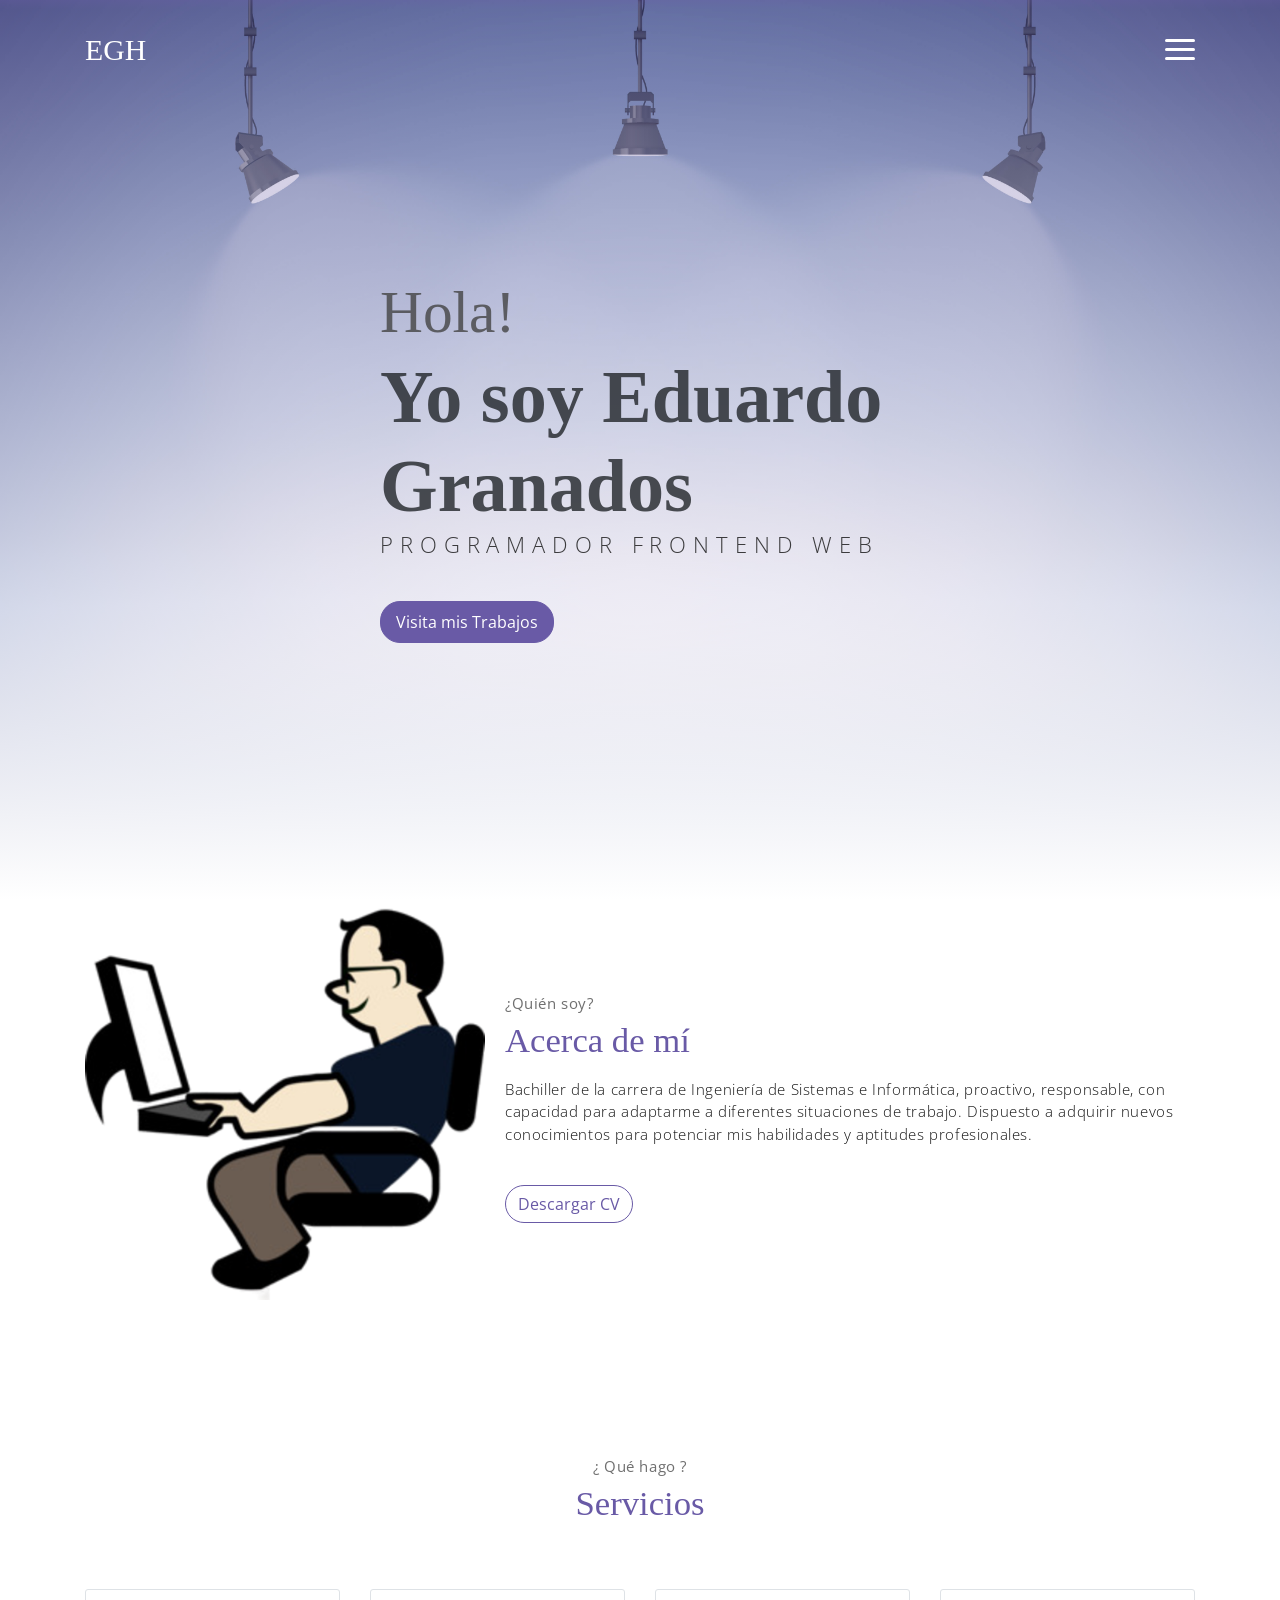
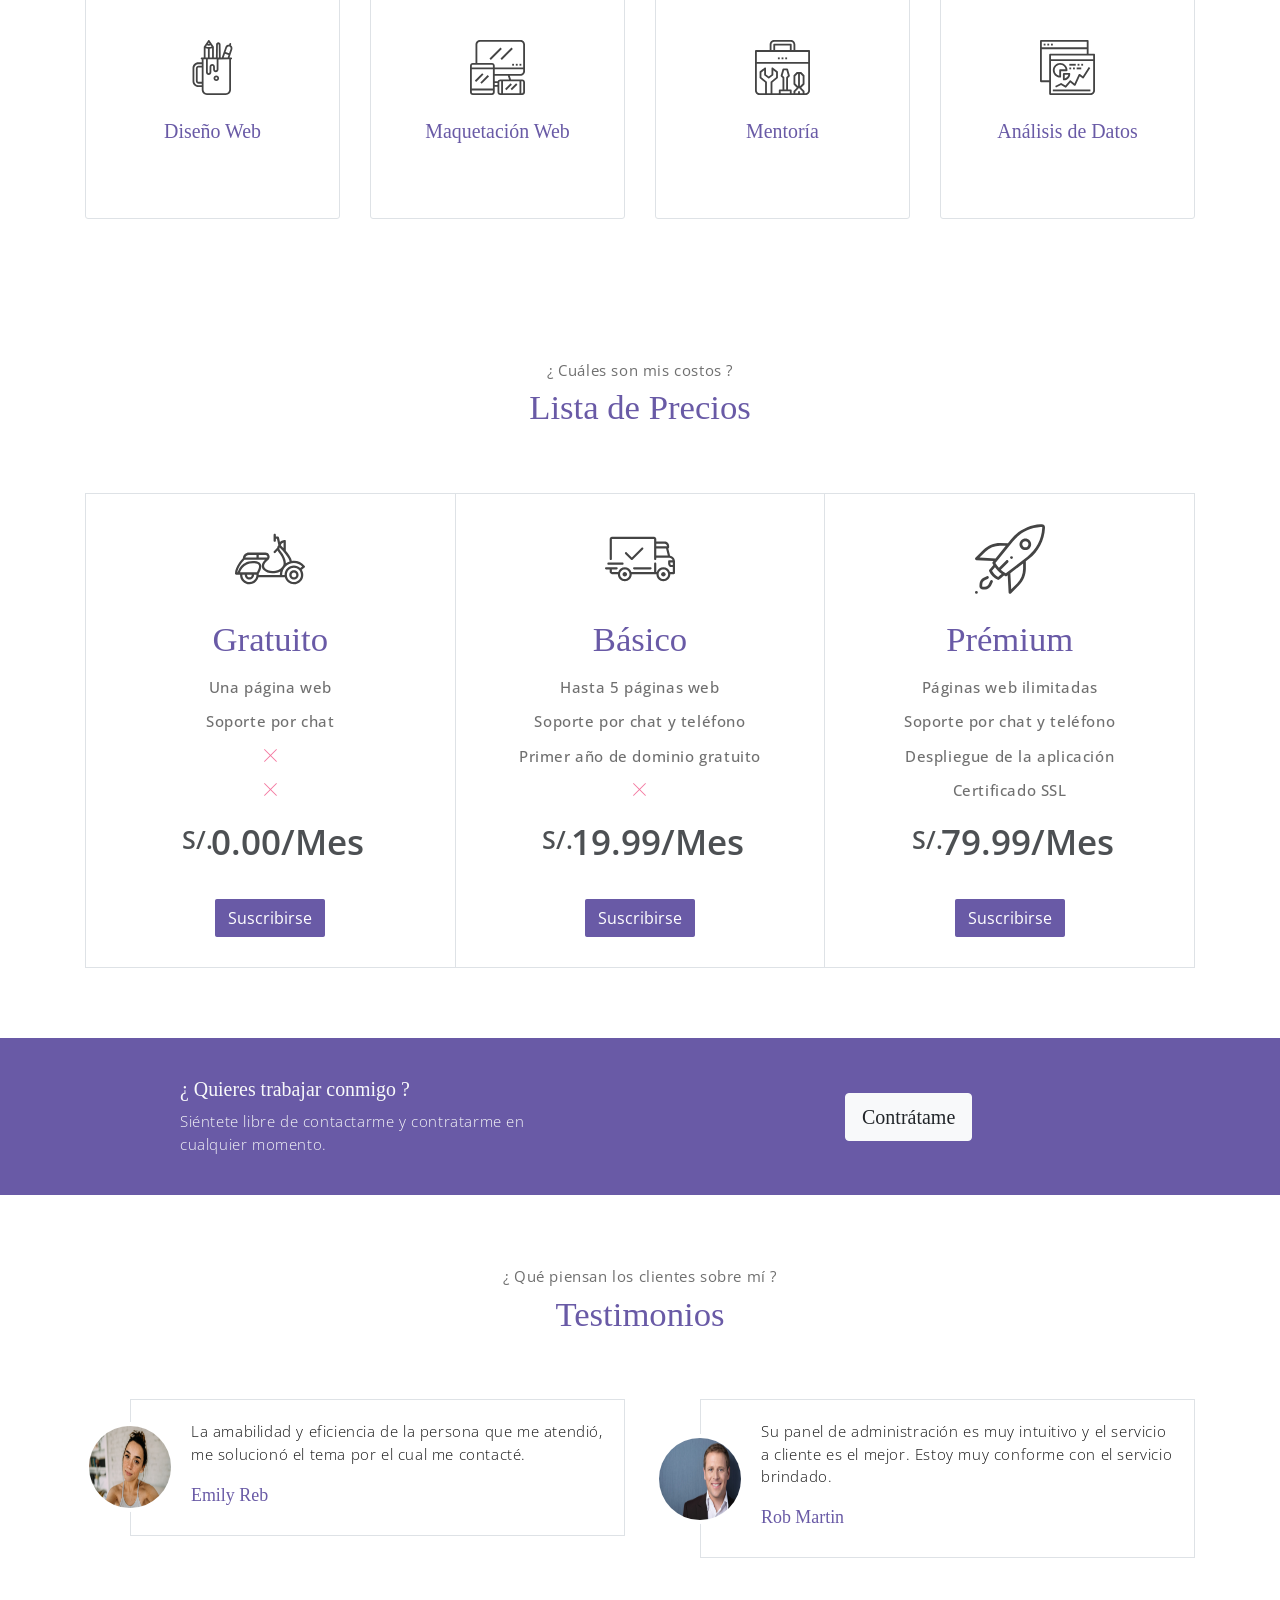
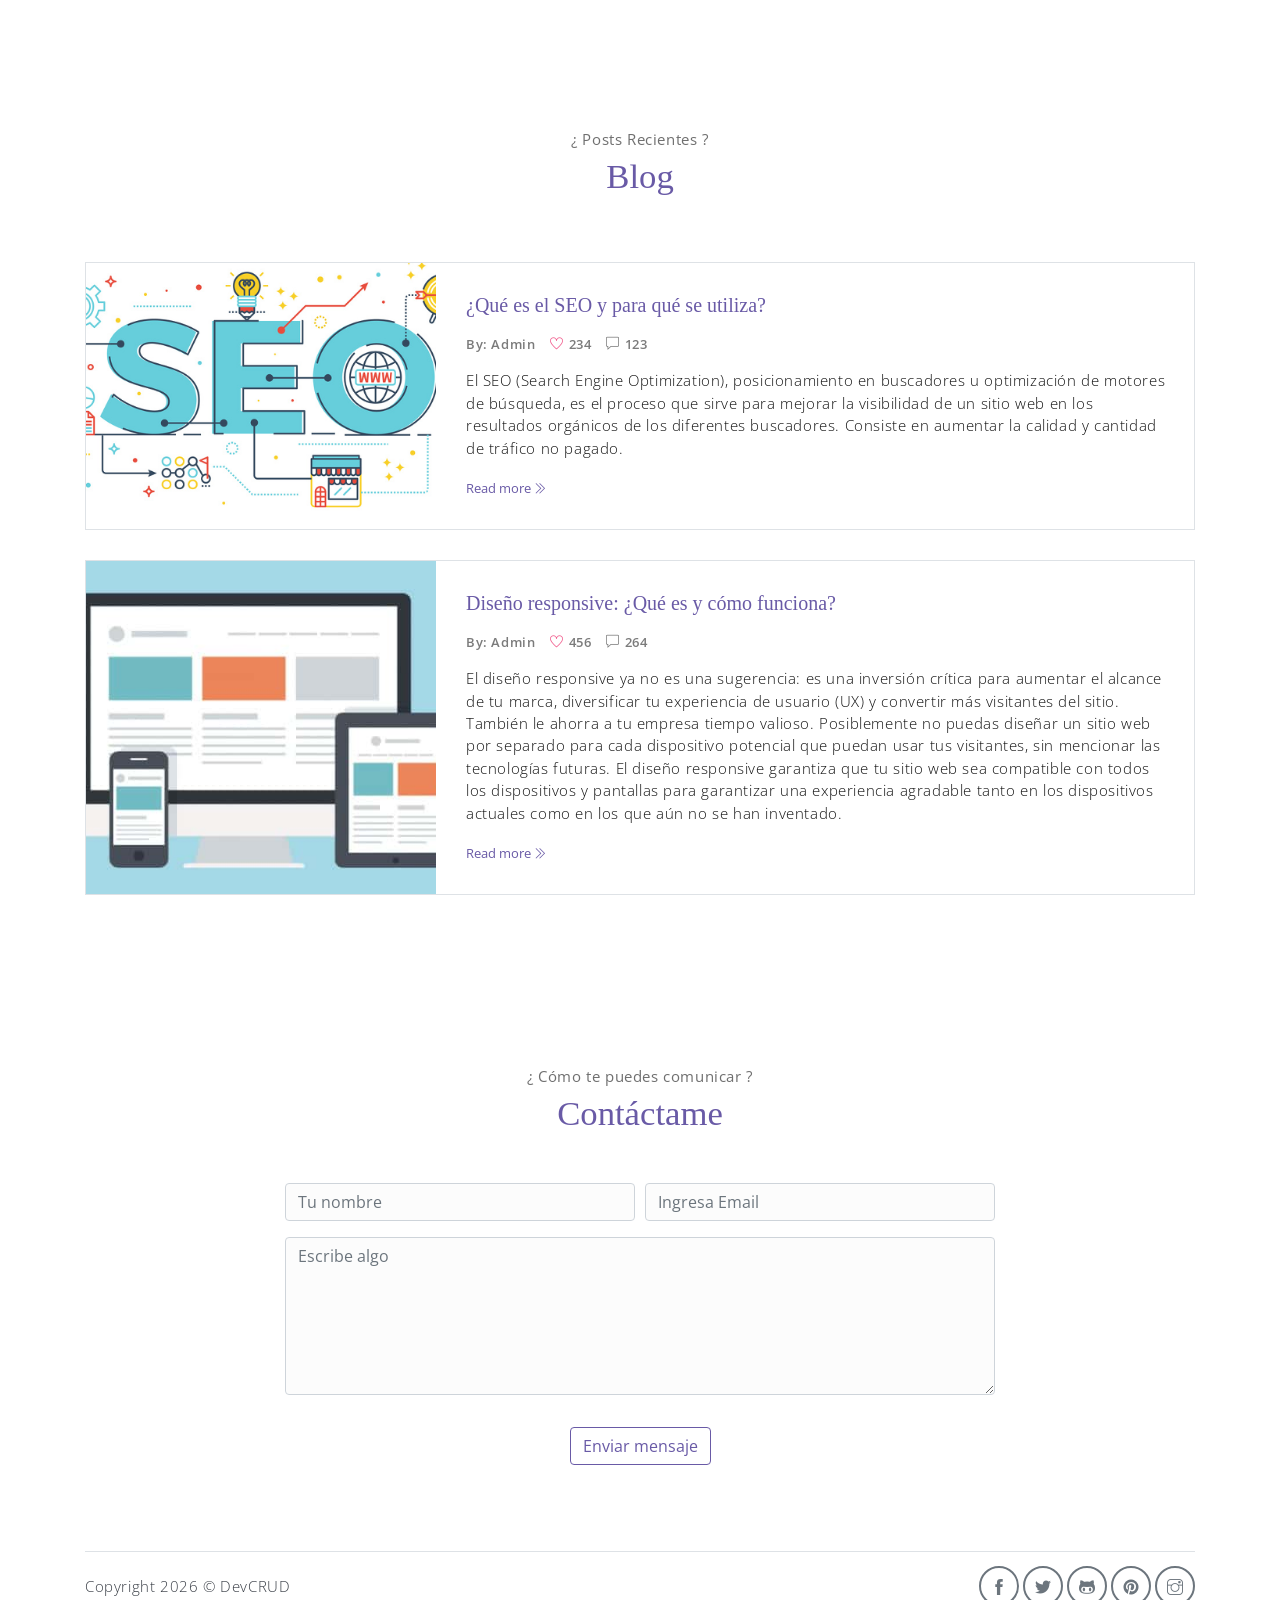
==== commit 901b35a0: "Actualizacion" ====
--- a/index.html
+++ b/index.html
@@ -69,7 +69,7 @@
             <!-- about wrapper -->
             <div class="about">
                 <div class="about-img-holder">
-                    <img src="assets/imgs/man.png" class="about-img" alt="Download free bootstrap 4 landing page, free boootstrap 4 templates, Download free bootstrap 4.1 landing page, free boootstrap 4.1.1 templates, meyawo Landing page">
+                    <img src="assets/imgs/programador.png" class="about-img" alt="Download free bootstrap 4 landing page, free boootstrap 4 templates, Download free bootstrap 4.1 landing page, free boootstrap 4.1.1 templates, meyawo Landing page">
                 </div>
                 <div class="about-caption">
                     <p class="section-subtitle">¿Quién soy?</p>
@@ -338,7 +338,7 @@
             <div class="social-links text-right m-auto ml-sm-auto">
                 <a href="https://www.facebook.com/eduardo.granadoshernandez.7" target="_blank" class="link"><i class="ti-facebook"></i></a>
                 <a href="https://twitter.com/" target="_blank" class="link"><i class="ti-twitter-alt"></i></a>
-                <a href="https://www.google.com/" target="_blank" class="link"><i class="ti-google"></i></a>
+                <a href="https://github.com/egranadosh" target="_blank" class="link"><i class="ti-github"></i></a>
                 <a href="https://www.pinterest.com/" target="_blank" class="link"><i class="ti-pinterest-alt"></i></a>
                 <a href="https://www.instagram.com/sousxxzhnavv/" target="_blank"class="link"><i class="ti-instagram"></i></a>
             </div>
